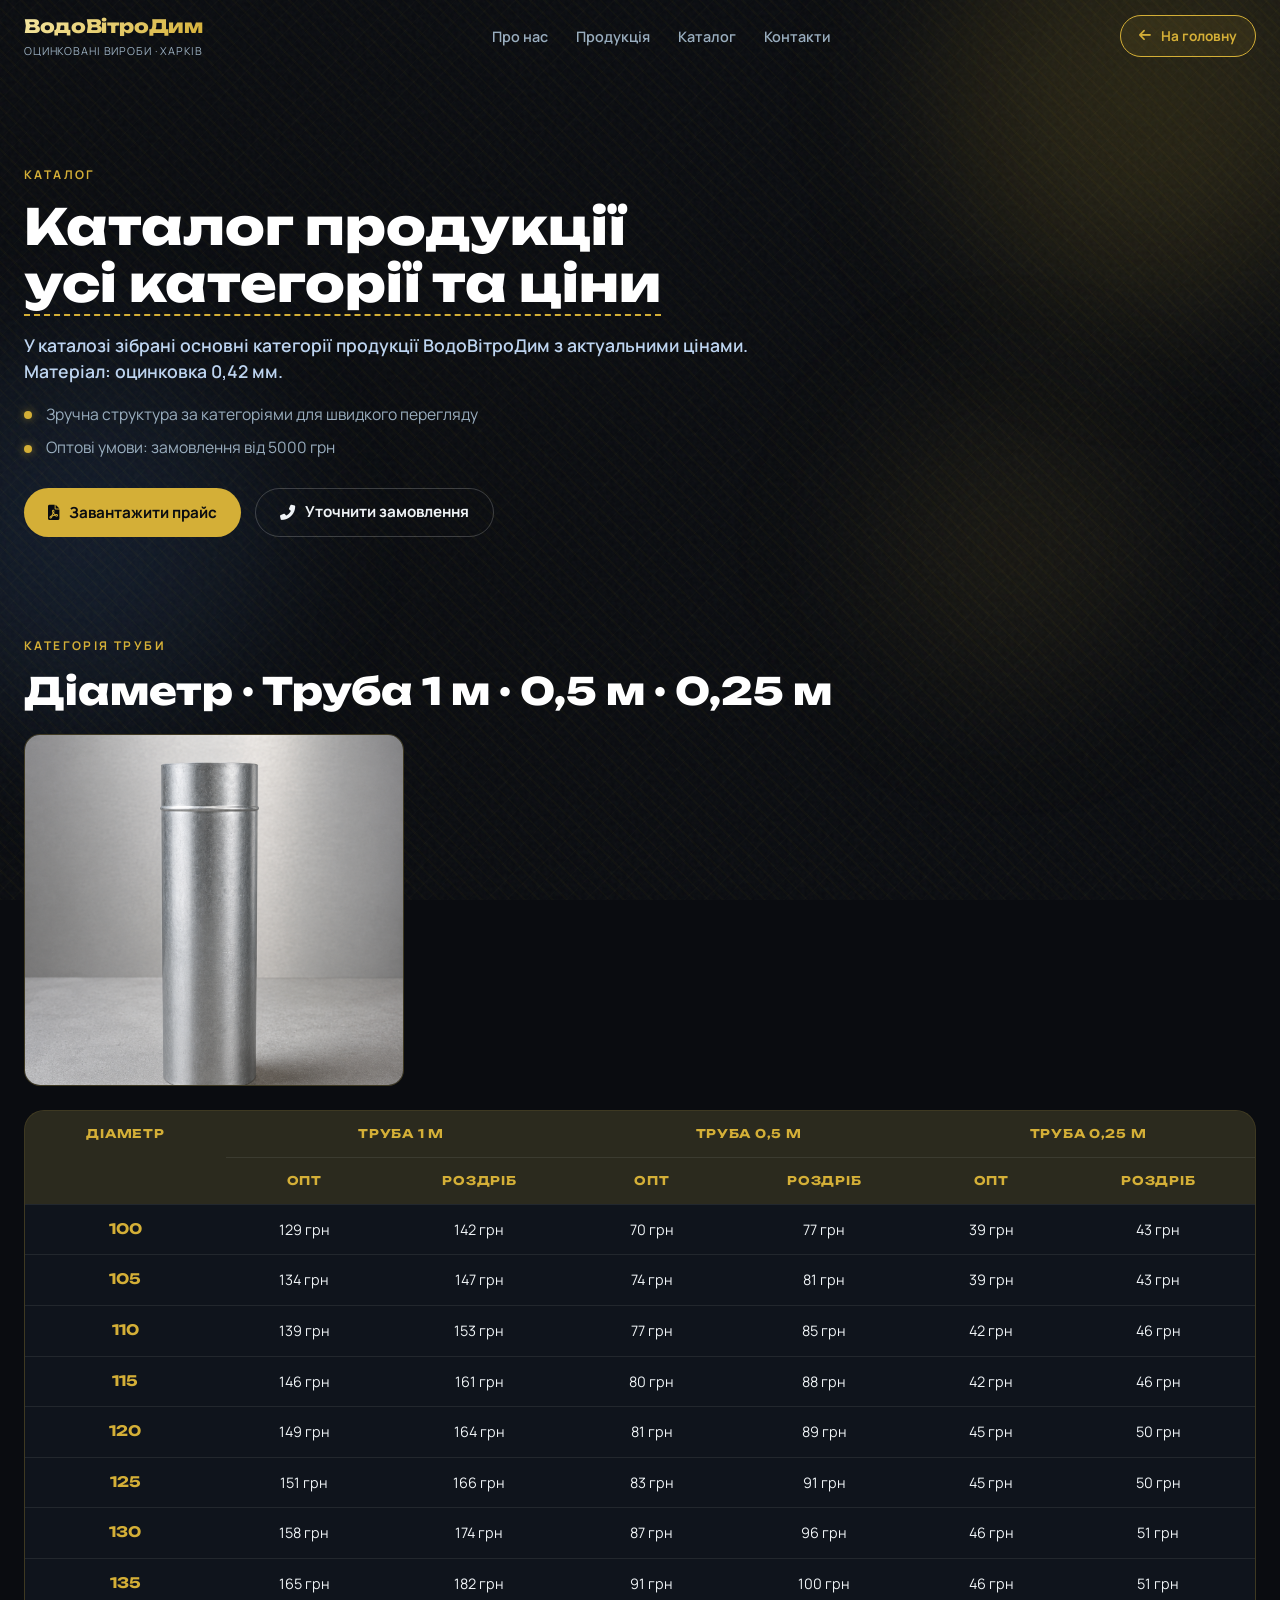
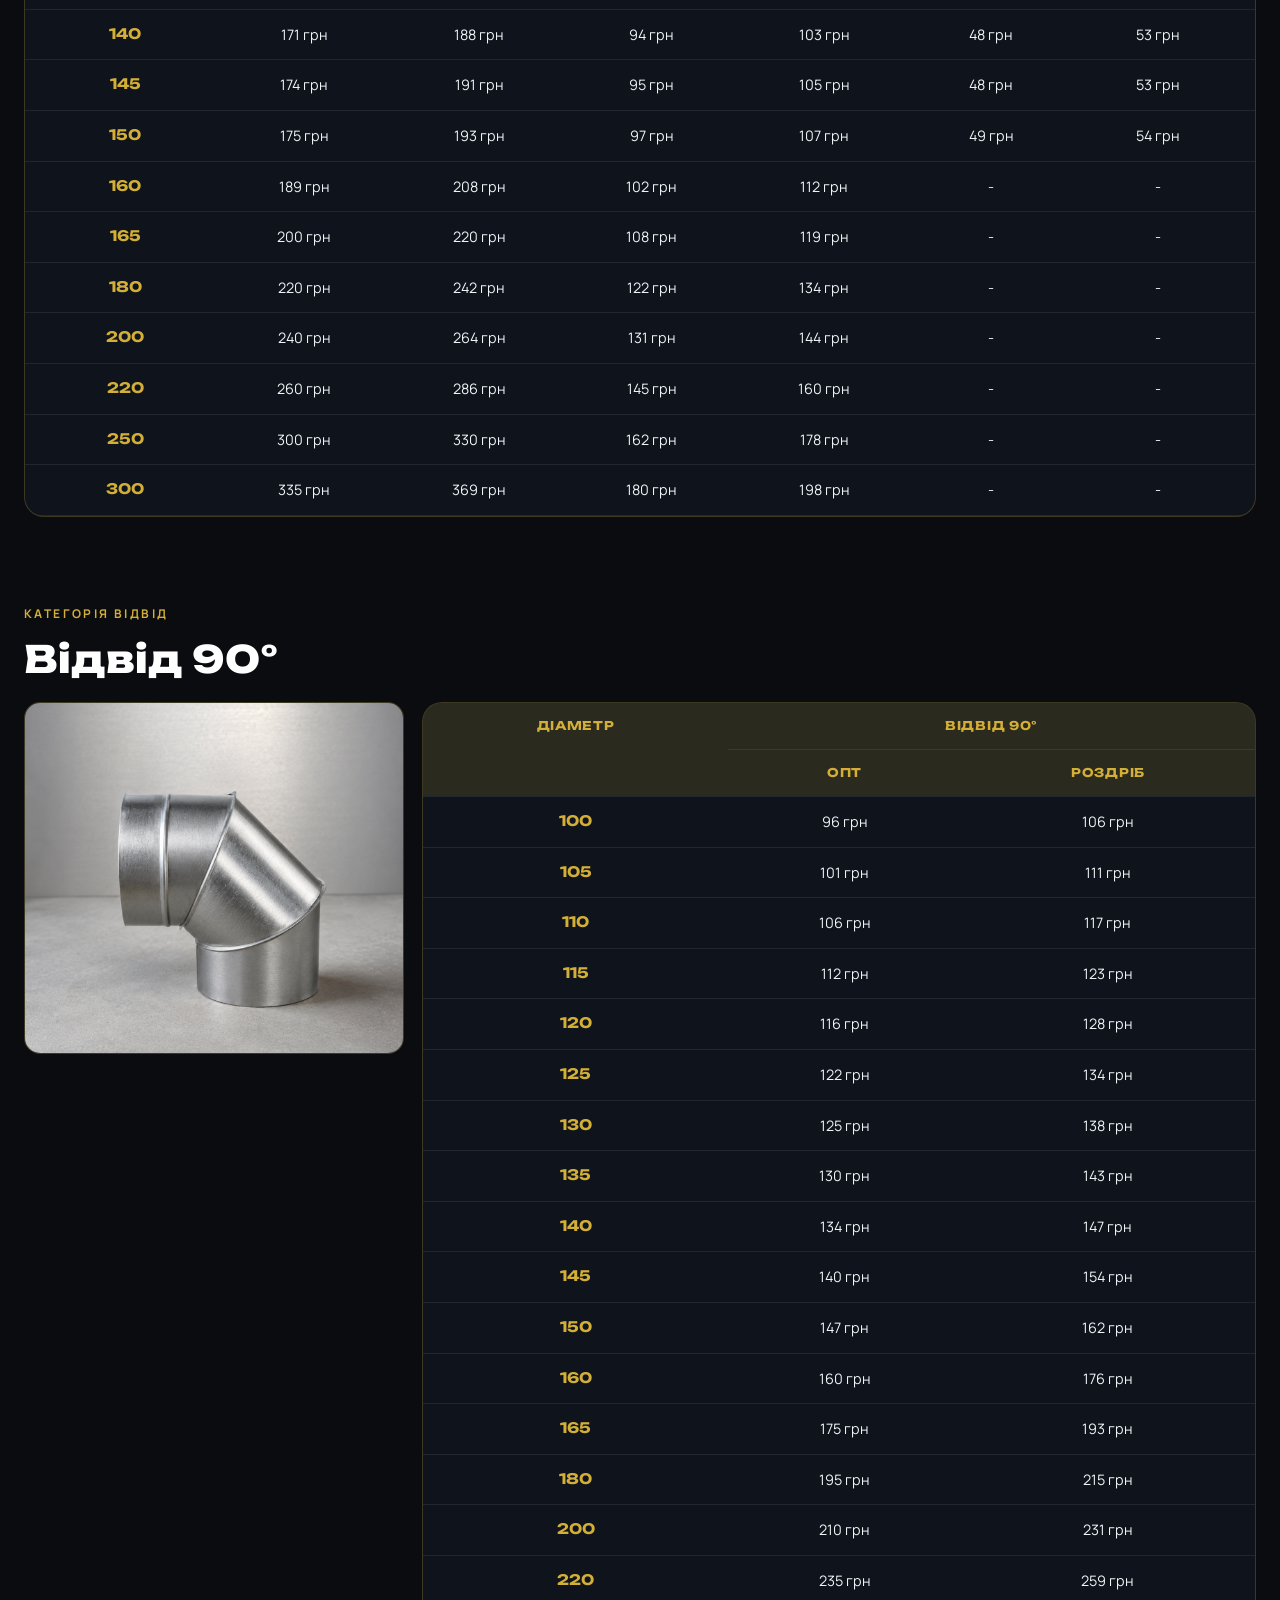
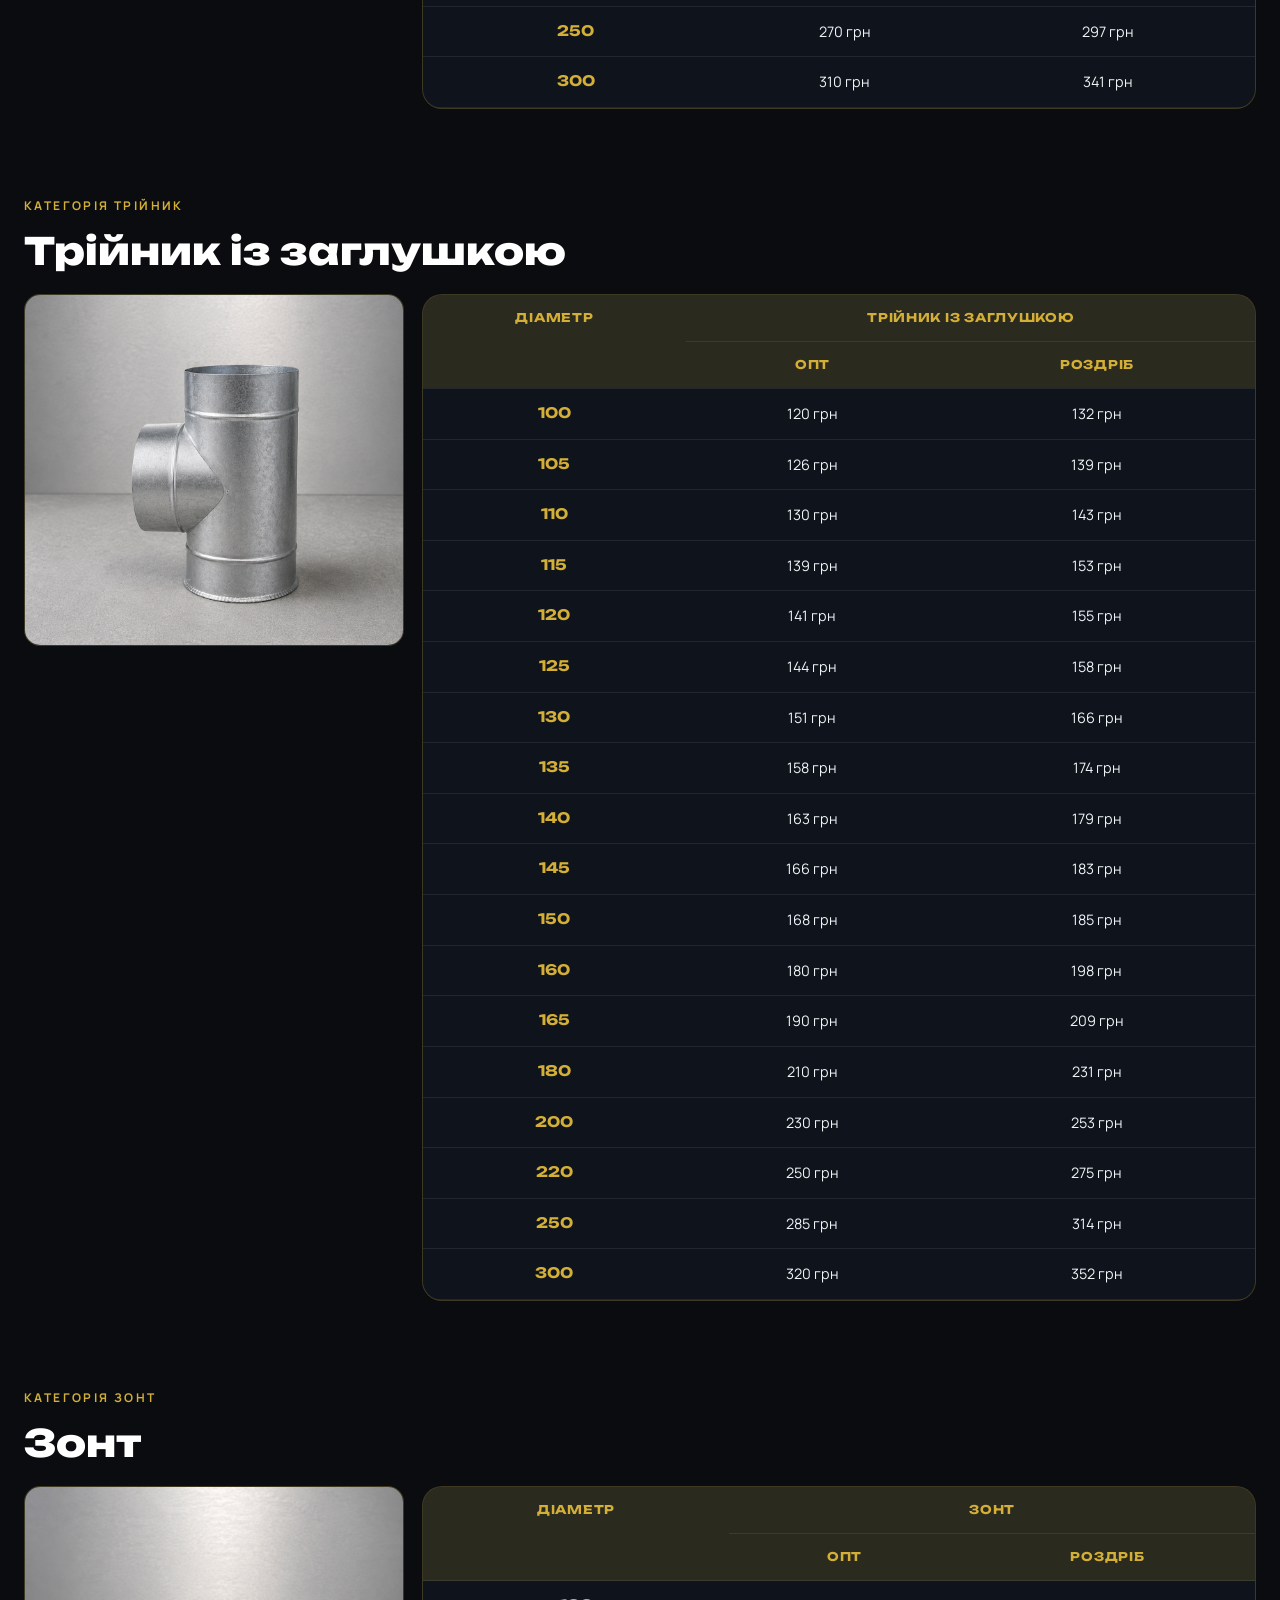
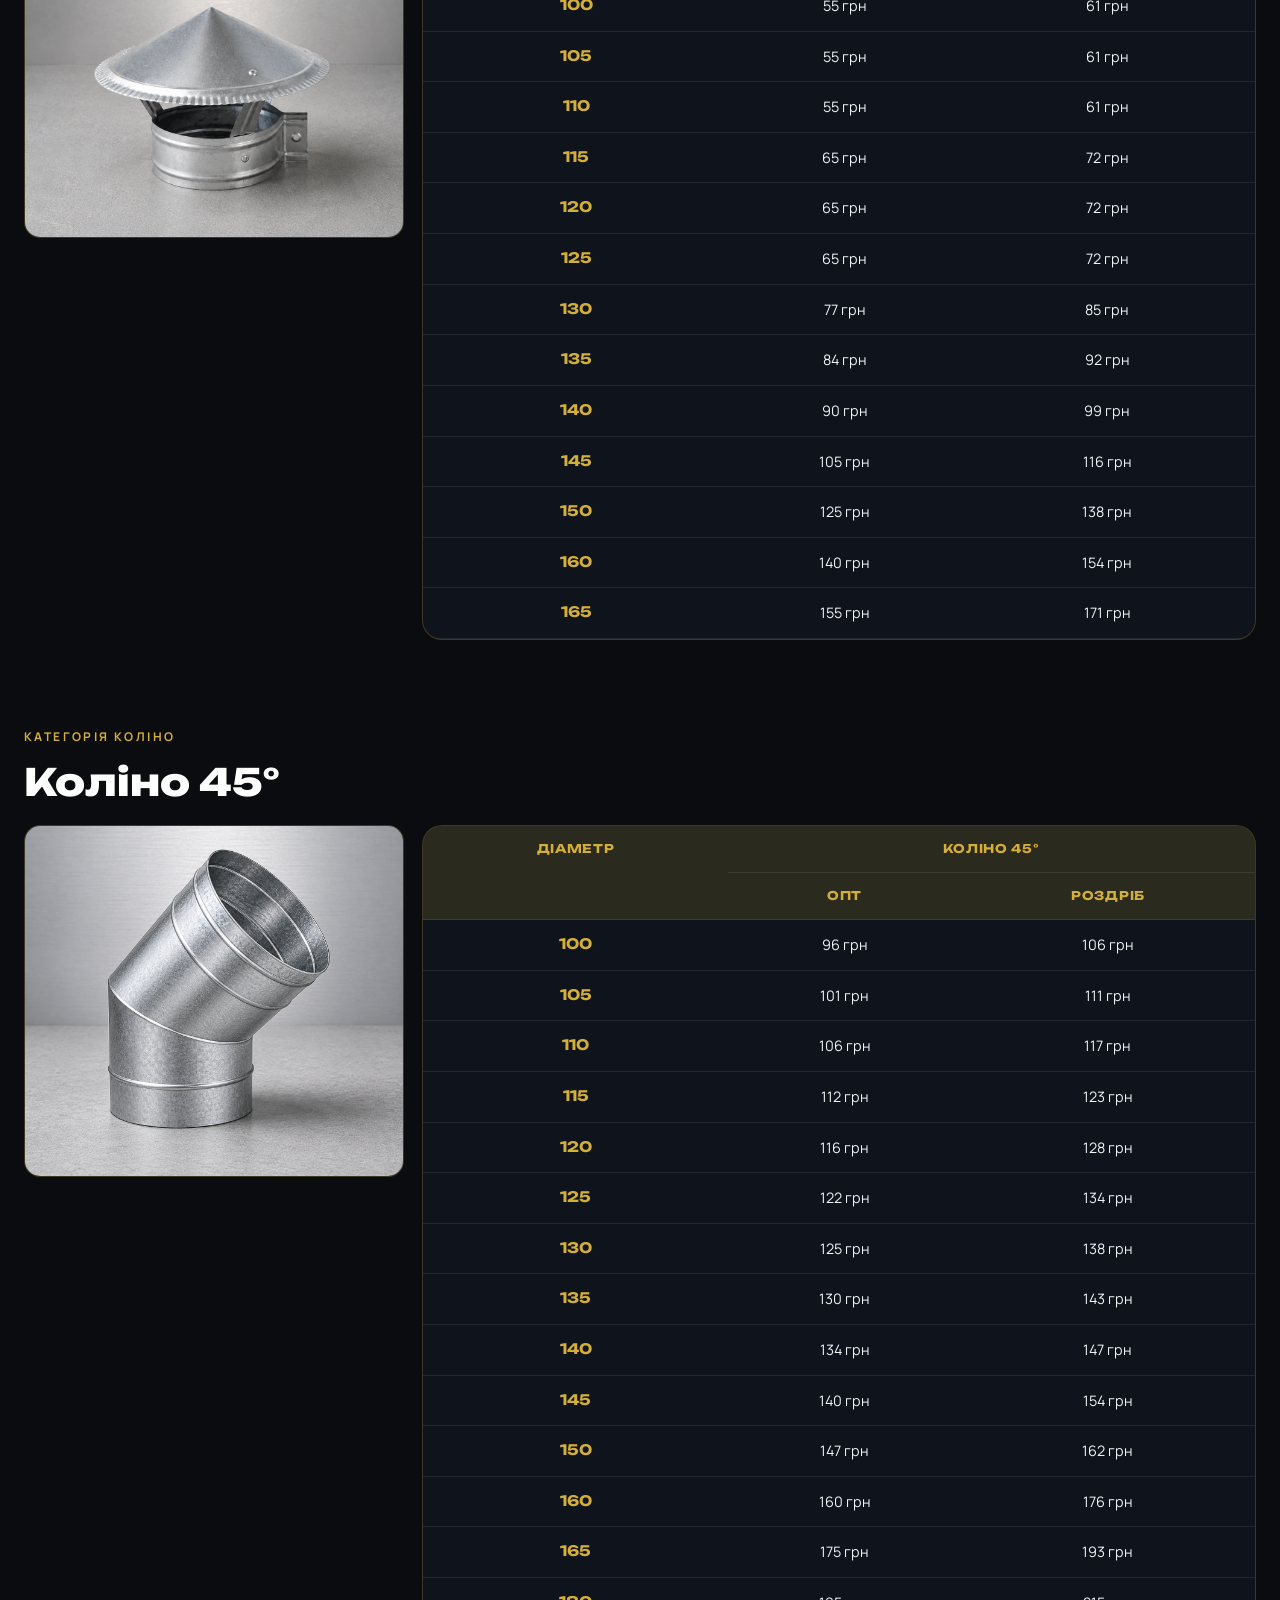
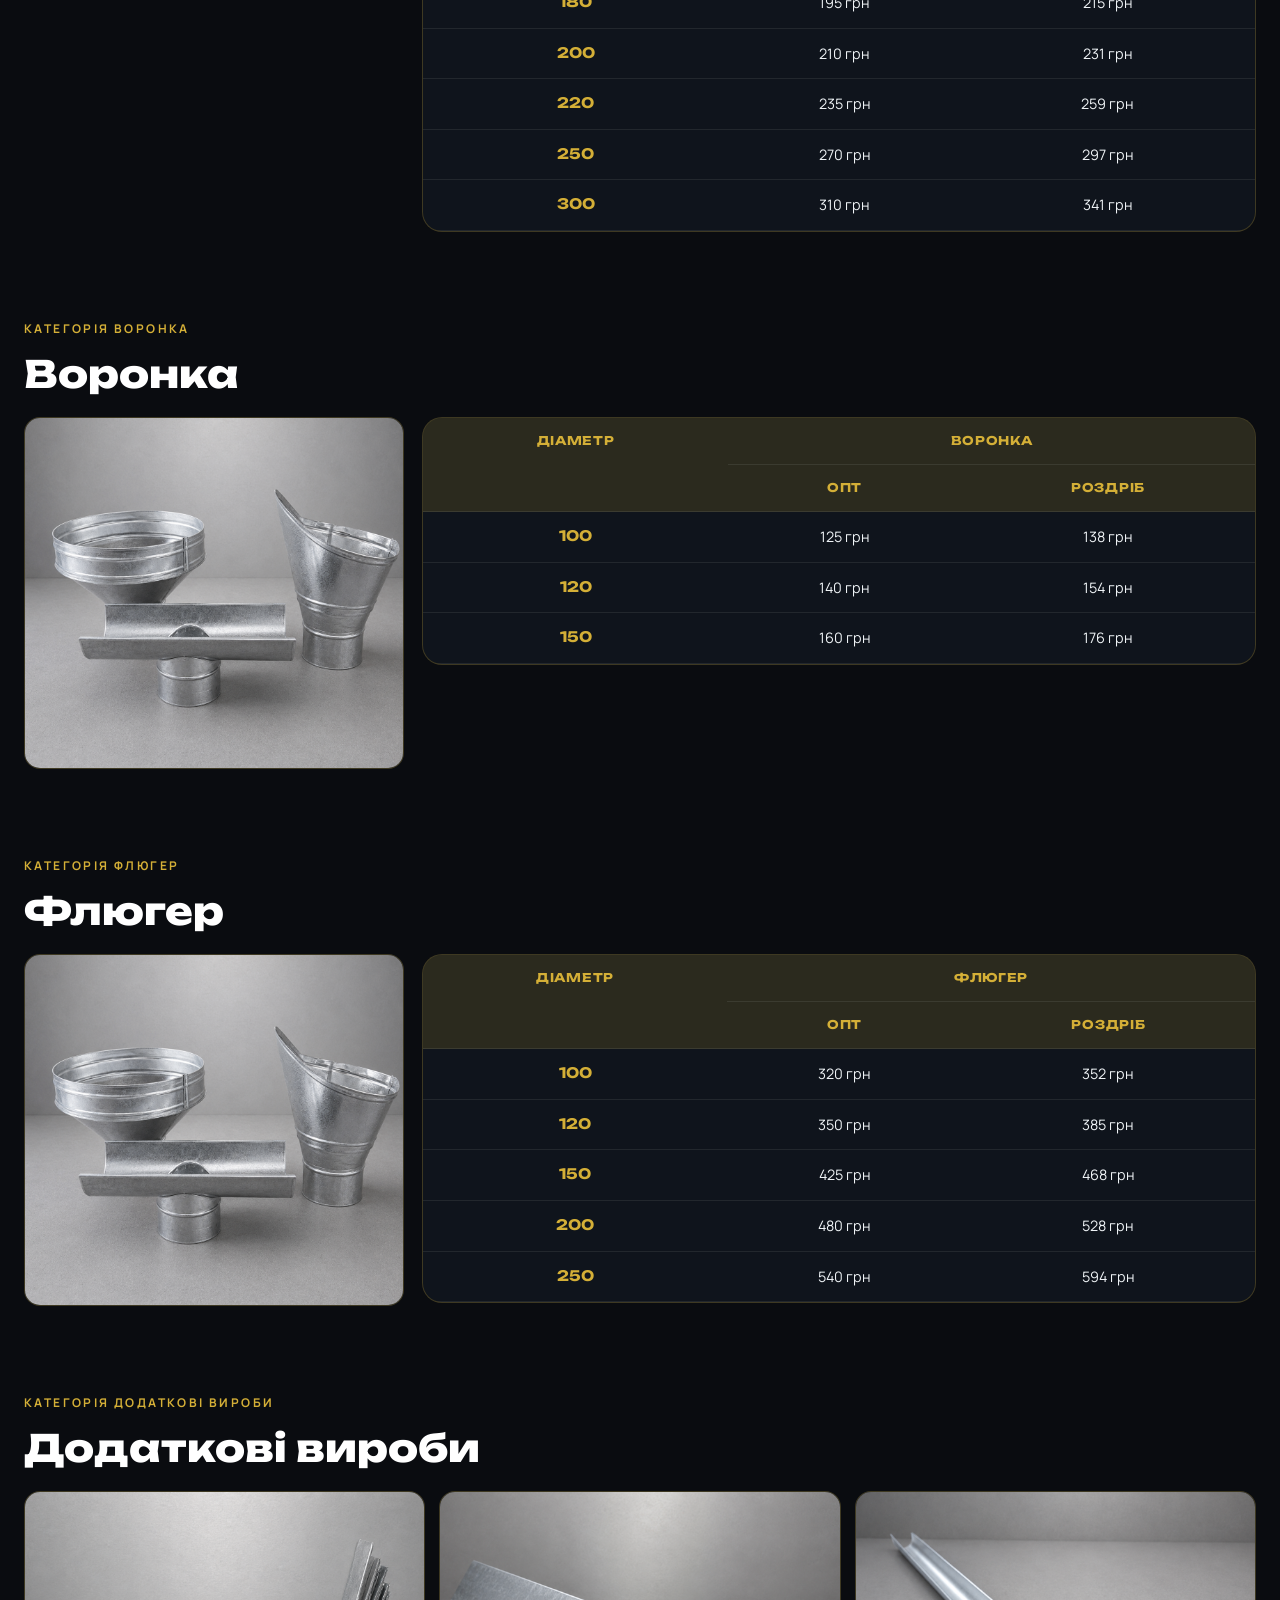
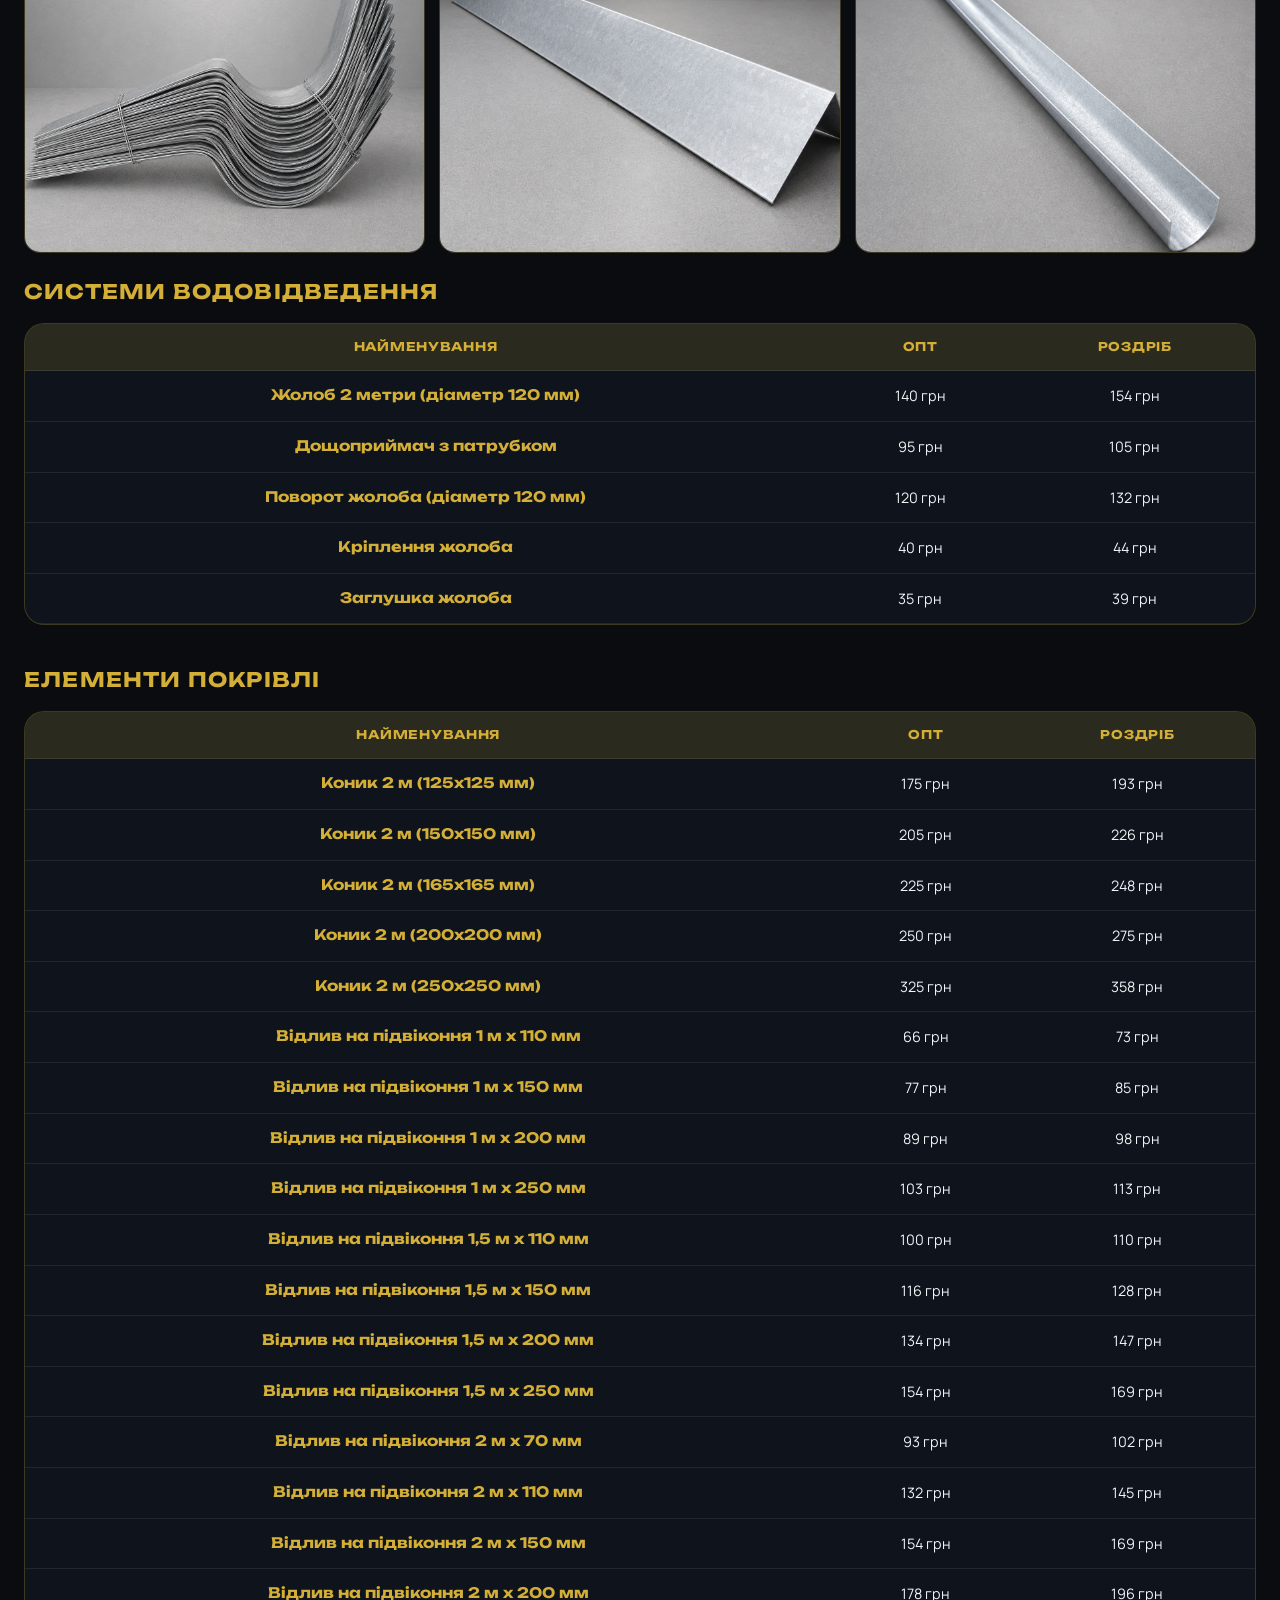
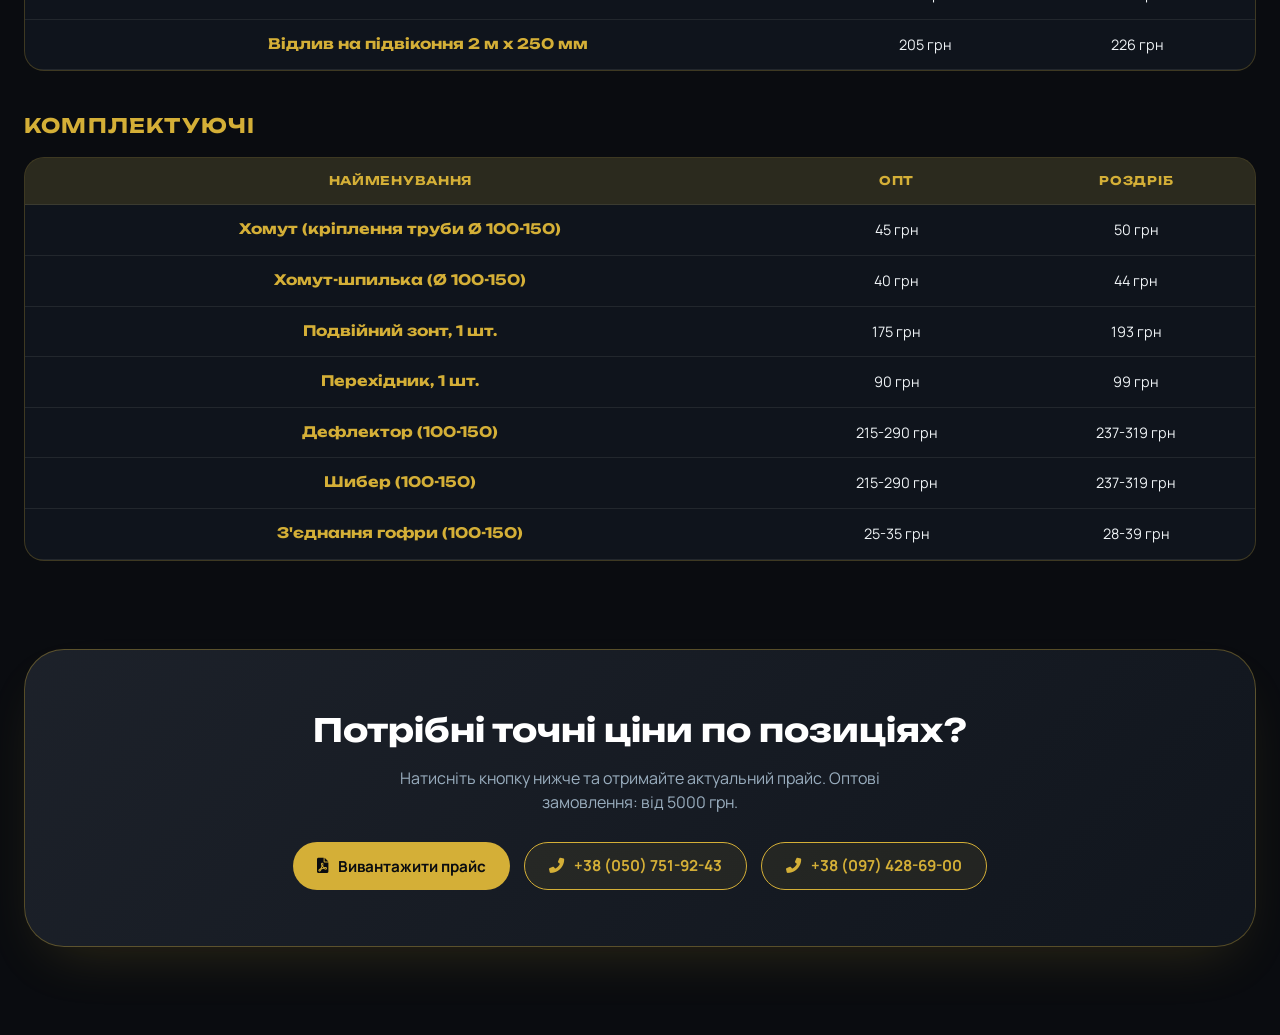
==== catalog.html @ f041b8b6 "add cards" ====
<!DOCTYPE html>
<html lang="uk">

<head>
  <meta charset="UTF-8">
  <meta name="viewport" content="width=device-width, initial-scale=1.0, viewport-fit=cover">
  <title>Каталог жестяних виробів | ВодоВітроДим</title>
  <meta name="description"
    content="Каталог продукції ВодоВітроДим: труби та елементи за діаметром, додаткові вироби, оцинковка 0,42 мм, опт від 5000 грн.">
  <link rel="preconnect" href="https://fonts.googleapis.com">
  <link rel="preconnect" href="https://fonts.gstatic.com" crossorigin>
  <link
    href="https://fonts.googleapis.com/css2?family=Inter:wght@400;500;600&family=Manrope:wght@400;500;600;700;800&family=Unbounded:wght@600;700;800&display=swap"
    rel="stylesheet">
  <link rel="stylesheet" href="https://cdnjs.cloudflare.com/ajax/libs/font-awesome/6.0.0-beta3/css/all.min.css">
  <link rel="stylesheet" href="styles.css">
</head>

<body class="catalog-page">
  <div class="orb orb-1" aria-hidden="true"></div>
  <div class="orb orb-2" aria-hidden="true"></div>
  <div class="orb orb-3" aria-hidden="true"></div>

  <header class="site-header is-scrolled" id="siteHeader">
    <div class="container header-inner">
      <a href="index.html" class="logo" aria-label="ВодоВітроДим — на головну">
        <span class="logo__name">ВодоВітроДим</span>
        <p>оцинковані вироби · Харків</p>
      </a>
      <nav aria-label="Головна навігація">
        <ul class="nav-desktop">
          <li><a href="index.html#aboutSection">Про нас</a></li>
          <li><a href="index.html#topSection">Продукція</a></li>
          <li><a href="catalog.html" aria-current="page">Каталог</a></li>
          <li><a href="index.html#contacts">Контакти</a></li>
        </ul>
      </nav>
      <div class="header-actions">
        <a href="index.html" class="btn btn-outline btn-sm"><i class="fas fa-arrow-left"></i> На головну</a>
      </div>
    </div>
  </header>

  <main class="page-main">
    <div class="container">
      <section class="section section--from-left visible catalog-hero" aria-labelledby="catalog-heading">
        <div class="catalog-hero__content">
          <div class="section-label">КАТАЛОГ</div>
          <h1 class="hero-title" id="catalog-heading">Каталог продукції<br><span class="hero-accent">усі категорії та
              ціни</span></h1>
          <p class="hero-lead">У каталозі зібрані основні категорії продукції ВодоВітроДим з актуальними цінами.<br> Матеріал: оцинковка 0,42 мм.</p>
          <ul class="hero-bullets">
            <li>Зручна структура за категоріями для швидкого перегляду</li>
            <li>Оптові умови: замовлення від 5000 грн</li>
          </ul>
          <div class="hero-cta">
            <button type="button" class="btn btn-gold download-price"><i class="fas fa-file-pdf"></i> Завантажити
              прайс</button>
            <a href="index.html#ctaSection" class="btn btn-ghost"><i class="fas fa-phone-alt"></i> Уточнити
              замовлення</a>
          </div>
        </div>
      </section>

      <div class="catalog-category-group" id="povitrovody">
        <span id="dimokhody" class="catalog-anchor" aria-hidden="true"></span>
      <section class="section visible" aria-labelledby="pipe-table-heading">
        <div class="section-label">КАТЕГОРІЯ ТРУБИ</div>
        <h2 class="section-heading" id="pipe-table-heading">Діаметр · Труба 1 м · 0,5 м · 0,25 м</h2>
        <div class="catalog-photo-grid catalog-photo-grid--narrow" aria-label="Фото категорії труби">
          <figure class="catalog-photo-card catalog-photo-card--single">
            <img src="00.png" alt="Фото категорії труби" loading="lazy" width="480" height="320">
          </figure>
        </div>
        <div class="catalog-table-wrap">
          <table class="catalog-table">
            <thead>
              <tr>
                <th rowspan="2">Діаметр</th>
                <th colspan="2">Труба 1 м</th>
                <th colspan="2">Труба 0,5 м</th>
                <th colspan="2">Труба 0,25 м</th>
              </tr>
              <tr>
                <th>Опт</th>
                <th>Роздріб</th>
                <th>Опт</th>
                <th>Роздріб</th>
                <th>Опт</th>
                <th>Роздріб</th>
              </tr>
            </thead>
            <tbody>
              <tr>
                <td>100</td>
                <td>129 грн</td>
                <td>142 грн</td>
                <td>70 грн</td>
                <td>77 грн</td>
                <td>39 грн</td>
                <td>43 грн</td>
              </tr>
              <tr>
                <td>105</td>
                <td>134 грн</td>
                <td>147 грн</td>
                <td>74 грн</td>
                <td>81 грн</td>
                <td>39 грн</td>
                <td>43 грн</td>
              </tr>
              <tr>
                <td>110</td>
                <td>139 грн</td>
                <td>153 грн</td>
                <td>77 грн</td>
                <td>85 грн</td>
                <td>42 грн</td>
                <td>46 грн</td>
              </tr>
              <tr>
                <td>115</td>
                <td>146 грн</td>
                <td>161 грн</td>
                <td>80 грн</td>
                <td>88 грн</td>
                <td>42 грн</td>
                <td>46 грн</td>
              </tr>
              <tr>
                <td>120</td>
                <td>149 грн</td>
                <td>164 грн</td>
                <td>81 грн</td>
                <td>89 грн</td>
                <td>45 грн</td>
                <td>50 грн</td>
              </tr>
              <tr>
                <td>125</td>
                <td>151 грн</td>
                <td>166 грн</td>
                <td>83 грн</td>
                <td>91 грн</td>
                <td>45 грн</td>
                <td>50 грн</td>
              </tr>
              <tr>
                <td>130</td>
                <td>158 грн</td>
                <td>174 грн</td>
                <td>87 грн</td>
                <td>96 грн</td>
                <td>46 грн</td>
                <td>51 грн</td>
              </tr>
              <tr>
                <td>135</td>
                <td>165 грн</td>
                <td>182 грн</td>
                <td>91 грн</td>
                <td>100 грн</td>
                <td>46 грн</td>
                <td>51 грн</td>
              </tr>
              <tr>
                <td>140</td>
                <td>171 грн</td>
                <td>188 грн</td>
                <td>94 грн</td>
                <td>103 грн</td>
                <td>48 грн</td>
                <td>53 грн</td>
              </tr>
              <tr>
                <td>145</td>
                <td>174 грн</td>
                <td>191 грн</td>
                <td>95 грн</td>
                <td>105 грн</td>
                <td>48 грн</td>
                <td>53 грн</td>
              </tr>
              <tr>
                <td>150</td>
                <td>175 грн</td>
                <td>193 грн</td>
                <td>97 грн</td>
                <td>107 грн</td>
                <td>49 грн</td>
                <td>54 грн</td>
              </tr>
              <tr>
                <td>160</td>
                <td>189 грн</td>
                <td>208 грн</td>
                <td>102 грн</td>
                <td>112 грн</td>
                <td>-</td>
                <td>-</td>
              </tr>
              <tr>
                <td>165</td>
                <td>200 грн</td>
                <td>220 грн</td>
                <td>108 грн</td>
                <td>119 грн</td>
                <td>-</td>
                <td>-</td>
              </tr>
              <tr>
                <td>180</td>
                <td>220 грн</td>
                <td>242 грн</td>
                <td>122 грн</td>
                <td>134 грн</td>
                <td>-</td>
                <td>-</td>
              </tr>
              <tr>
                <td>200</td>
                <td>240 грн</td>
                <td>264 грн</td>
                <td>131 грн</td>
                <td>144 грн</td>
                <td>-</td>
                <td>-</td>
              </tr>
              <tr>
                <td>220</td>
                <td>260 грн</td>
                <td>286 грн</td>
                <td>145 грн</td>
                <td>160 грн</td>
                <td>-</td>
                <td>-</td>
              </tr>
              <tr>
                <td>250</td>
                <td>300 грн</td>
                <td>330 грн</td>
                <td>162 грн</td>
                <td>178 грн</td>
                <td>-</td>
                <td>-</td>
              </tr>
              <tr>
                <td>300</td>
                <td>335 грн</td>
                <td>369 грн</td>
                <td>180 грн</td>
                <td>198 грн</td>
                <td>-</td>
                <td>-</td>
              </tr>
            </tbody>
          </table>
        </div>
      </section>

      <section class="section visible" aria-labelledby="otvod-heading">
        <div class="section-label">КАТЕГОРІЯ ВІДВІД</div>
        <h2 class="section-heading" id="otvod-heading">Відвід 90°</h2>
        <div class="catalog-split">
          <figure class="catalog-photo-card catalog-photo-card--single">
            <img src="./11.png" alt="Фото відводу 90 градусів" loading="lazy" width="480" height="320">

          </figure>

          <div class="catalog-table-wrap">
            <table class="catalog-table catalog-table--compact">
              <thead>
                <tr>
                  <th rowspan="2">Діаметр</th>
                  <th colspan="2">Відвід 90°</th>
                </tr>
                <tr>
                  <th>Опт</th>
                  <th>Роздріб</th>
                </tr>
              </thead>
              <tbody>
                <tr>
                  <td>100</td>
                  <td>96 грн</td>
                  <td>106 грн</td>
                </tr>
                <tr>
                  <td>105</td>
                  <td>101 грн</td>
                  <td>111 грн</td>
                </tr>
                <tr>
                  <td>110</td>
                  <td>106 грн</td>
                  <td>117 грн</td>
                </tr>
                <tr>
                  <td>115</td>
                  <td>112 грн</td>
                  <td>123 грн</td>
                </tr>
                <tr>
                  <td>120</td>
                  <td>116 грн</td>
                  <td>128 грн</td>
                </tr>
                <tr>
                  <td>125</td>
                  <td>122 грн</td>
                  <td>134 грн</td>
                </tr>
                <tr>
                  <td>130</td>
                  <td>125 грн</td>
                  <td>138 грн</td>
                </tr>
                <tr>
                  <td>135</td>
                  <td>130 грн</td>
                  <td>143 грн</td>
                </tr>
                <tr>
                  <td>140</td>
                  <td>134 грн</td>
                  <td>147 грн</td>
                </tr>
                <tr>
                  <td>145</td>
                  <td>140 грн</td>
                  <td>154 грн</td>
                </tr>
                <tr>
                  <td>150</td>
                  <td>147 грн</td>
                  <td>162 грн</td>
                </tr>
                <tr>
                  <td>160</td>
                  <td>160 грн</td>
                  <td>176 грн</td>
                </tr>
                <tr>
                  <td>165</td>
                  <td>175 грн</td>
                  <td>193 грн</td>
                </tr>
                <tr>
                  <td>180</td>
                  <td>195 грн</td>
                  <td>215 грн</td>
                </tr>
                <tr>
                  <td>200</td>
                  <td>210 грн</td>
                  <td>231 грн</td>
                </tr>
                <tr>
                  <td>220</td>
                  <td>235 грн</td>
                  <td>259 грн</td>
                </tr>
                <tr>
                  <td>250</td>
                  <td>270 грн</td>
                  <td>297 грн</td>
                </tr>
                <tr>
                  <td>300</td>
                  <td>310 грн</td>
                  <td>341 грн</td>
                </tr>
              </tbody>
            </table>
          </div>
        </div>
      </section>

      <section class="section visible" aria-labelledby="troynyk-heading">
        <div class="section-label">КАТЕГОРІЯ ТРІЙНИК</div>
        <h2 class="section-heading" id="troynyk-heading">Трійник із заглушкою</h2>
        <div class="catalog-split">
          <figure class="catalog-photo-card catalog-photo-card--single">
            <img src="./22.png" alt="Фото трійника з заглушкою" loading="lazy" width="480" height="320">
          </figure>

          <div class="catalog-table-wrap">
            <table class="catalog-table catalog-table--compact">
              <thead>
                <tr>
                  <th rowspan="2">Діаметр</th>
                  <th colspan="2">Трійник із заглушкою</th>
                </tr>
                <tr>
                  <th>Опт</th>
                  <th>Роздріб</th>
                </tr>
              </thead>
              <tbody>
                <tr><td>100</td><td>120 грн</td><td>132 грн</td></tr>
                <tr><td>105</td><td>126 грн</td><td>139 грн</td></tr>
                <tr><td>110</td><td>130 грн</td><td>143 грн</td></tr>
                <tr><td>115</td><td>139 грн</td><td>153 грн</td></tr>
                <tr><td>120</td><td>141 грн</td><td>155 грн</td></tr>
                <tr><td>125</td><td>144 грн</td><td>158 грн</td></tr>
                <tr><td>130</td><td>151 грн</td><td>166 грн</td></tr>
                <tr><td>135</td><td>158 грн</td><td>174 грн</td></tr>
                <tr><td>140</td><td>163 грн</td><td>179 грн</td></tr>
                <tr><td>145</td><td>166 грн</td><td>183 грн</td></tr>
                <tr><td>150</td><td>168 грн</td><td>185 грн</td></tr>
                <tr><td>160</td><td>180 грн</td><td>198 грн</td></tr>
                <tr><td>165</td><td>190 грн</td><td>209 грн</td></tr>
                <tr><td>180</td><td>210 грн</td><td>231 грн</td></tr>
                <tr><td>200</td><td>230 грн</td><td>253 грн</td></tr>
                <tr><td>220</td><td>250 грн</td><td>275 грн</td></tr>
                <tr><td>250</td><td>285 грн</td><td>314 грн</td></tr>
                <tr><td>300</td><td>320 грн</td><td>352 грн</td></tr>
              </tbody>
            </table>
          </div>
        </div>
      </section>

      <section class="section visible" aria-labelledby="zont-heading">
        <div class="section-label">КАТЕГОРІЯ ЗОНТ</div>
        <h2 class="section-heading" id="zont-heading">Зонт</h2>
        <div class="catalog-split">
          <figure class="catalog-photo-card catalog-photo-card--single">
            <img src="./33.png" alt="Фото зонта" loading="lazy" width="480" height="320">
          </figure>

          <div class="catalog-table-wrap">
            <table class="catalog-table catalog-table--compact">
              <thead>
                <tr>
                  <th rowspan="2">Діаметр</th>
                  <th colspan="2">Зонт</th>
                </tr>
                <tr>
                  <th>Опт</th>
                  <th>Роздріб</th>
                </tr>
              </thead>
              <tbody>
                <tr><td>100</td><td>55 грн</td><td>61 грн</td></tr>
                <tr><td>105</td><td>55 грн</td><td>61 грн</td></tr>
                <tr><td>110</td><td>55 грн</td><td>61 грн</td></tr>
                <tr><td>115</td><td>65 грн</td><td>72 грн</td></tr>
                <tr><td>120</td><td>65 грн</td><td>72 грн</td></tr>
                <tr><td>125</td><td>65 грн</td><td>72 грн</td></tr>
                <tr><td>130</td><td>77 грн</td><td>85 грн</td></tr>
                <tr><td>135</td><td>84 грн</td><td>92 грн</td></tr>
                <tr><td>140</td><td>90 грн</td><td>99 грн</td></tr>
                <tr><td>145</td><td>105 грн</td><td>116 грн</td></tr>
                <tr><td>150</td><td>125 грн</td><td>138 грн</td></tr>
                <tr><td>160</td><td>140 грн</td><td>154 грн</td></tr>
                <tr><td>165</td><td>155 грн</td><td>171 грн</td></tr>
              </tbody>
            </table>
          </div>
        </div>
      </section>

      <section class="section visible" aria-labelledby="kolino-heading">
        <div class="section-label">КАТЕГОРІЯ КОЛІНО</div>
        <h2 class="section-heading" id="kolino-heading">Коліно 45°</h2>
        <div class="catalog-split">
          <figure class="catalog-photo-card catalog-photo-card--single">
            <img src="./44.png" alt="Фото коліна 45 градусів" loading="lazy" width="480" height="320">
          </figure>

          <div class="catalog-table-wrap">
            <table class="catalog-table catalog-table--compact">
              <thead>
                <tr>
                  <th rowspan="2">Діаметр</th>
                  <th colspan="2">Коліно 45°</th>
                </tr>
                <tr>
                  <th>Опт</th>
                  <th>Роздріб</th>
                </tr>
              </thead>
              <tbody>
                <tr><td>100</td><td>96 грн</td><td>106 грн</td></tr>
                <tr><td>105</td><td>101 грн</td><td>111 грн</td></tr>
                <tr><td>110</td><td>106 грн</td><td>117 грн</td></tr>
                <tr><td>115</td><td>112 грн</td><td>123 грн</td></tr>
                <tr><td>120</td><td>116 грн</td><td>128 грн</td></tr>
                <tr><td>125</td><td>122 грн</td><td>134 грн</td></tr>
                <tr><td>130</td><td>125 грн</td><td>138 грн</td></tr>
                <tr><td>135</td><td>130 грн</td><td>143 грн</td></tr>
                <tr><td>140</td><td>134 грн</td><td>147 грн</td></tr>
                <tr><td>145</td><td>140 грн</td><td>154 грн</td></tr>
                <tr><td>150</td><td>147 грн</td><td>162 грн</td></tr>
                <tr><td>160</td><td>160 грн</td><td>176 грн</td></tr>
                <tr><td>165</td><td>175 грн</td><td>193 грн</td></tr>
                <tr><td>180</td><td>195 грн</td><td>215 грн</td></tr>
                <tr><td>200</td><td>210 грн</td><td>231 грн</td></tr>
                <tr><td>220</td><td>235 грн</td><td>259 грн</td></tr>
                <tr><td>250</td><td>270 грн</td><td>297 грн</td></tr>
                <tr><td>300</td><td>310 грн</td><td>341 грн</td></tr>
              </tbody>
            </table>
          </div>
        </div>
      </section>

      <section class="section visible" aria-labelledby="voronka-heading">
        <div class="section-label">КАТЕГОРІЯ ВОРОНКА</div>
        <h2 class="section-heading" id="voronka-heading">Воронка</h2>
        <div class="catalog-split">
          <figure class="catalog-photo-card catalog-photo-card--single">
            <img src="./55.png" alt="Фото воронки" loading="lazy" width="480" height="320">
          </figure>

          <div class="catalog-table-wrap">
            <table class="catalog-table catalog-table--compact">
              <thead>
                <tr>
                  <th rowspan="2">Діаметр</th>
                  <th colspan="2">Воронка</th>
                </tr>
                <tr>
                  <th>Опт</th>
                  <th>Роздріб</th>
                </tr>
              </thead>
              <tbody>
                <tr><td>100</td><td>125 грн</td><td>138 грн</td></tr>
                <tr><td>120</td><td>140 грн</td><td>154 грн</td></tr>
                <tr><td>150</td><td>160 грн</td><td>176 грн</td></tr>
              </tbody>
            </table>
          </div>
        </div>
      </section>

      <section class="section visible" aria-labelledby="flyuger-heading">
        <div class="section-label">КАТЕГОРІЯ ФЛЮГЕР</div>
        <h2 class="section-heading" id="flyuger-heading">Флюгер</h2>
        <div class="catalog-split">
          <figure class="catalog-photo-card catalog-photo-card--single">
            <img src="./55.png" alt="Фото флюгера" loading="lazy" width="480" height="320">
          </figure>

          <div class="catalog-table-wrap">
            <table class="catalog-table catalog-table--compact">
              <thead>
                <tr>
                  <th rowspan="2">Діаметр</th>
                  <th colspan="2">Флюгер</th>
                </tr>
                <tr>
                  <th>Опт</th>
                  <th>Роздріб</th>
                </tr>
              </thead>
              <tbody>
                <tr><td>100</td><td>320 грн</td><td>352 грн</td></tr>
                <tr><td>120</td><td>350 грн</td><td>385 грн</td></tr>
                <tr><td>150</td><td>425 грн</td><td>468 грн</td></tr>
                <tr><td>200</td><td>480 грн</td><td>528 грн</td></tr>
                <tr><td>250</td><td>540 грн</td><td>594 грн</td></tr>
              </tbody>
            </table>
          </div>
        </div>
      </section>
      </div>

      <section class="section visible" aria-labelledby="extra-products-heading">
        <div class="section-label">КАТЕГОРІЯ ДОДАТКОВІ ВИРОБИ</div>
        <h2 class="section-heading" id="extra-products-heading">Додаткові вироби</h2>
        <div class="catalog-photo-grid catalog-photo-grid--three" aria-label="Фото додаткових виробів">
          <figure class="catalog-photo-card">
            <img src="66.png" alt="Додаткові вироби фото 1" loading="lazy" width="320" height="220">
          </figure>
          <figure class="catalog-photo-card">
            <img src="77.png" alt="Додаткові вироби фото 2" loading="lazy" width="320" height="220">
          </figure>
          <figure class="catalog-photo-card">
            <img src="88.png" alt="Додаткові вироби фото 3" loading="lazy" width="320" height="220">
          </figure>
        </div>
        <h3 class="catalog-subheading" id="vodovidvedennya">Системи водовідведення</h3>
        <div class="catalog-table-wrap">
          <table class="catalog-table">
            <thead>
              <tr>
                <th>Найменування</th>
                <th>Опт</th>
                <th>Роздріб</th>
              </tr>
            </thead>
            <tbody>
              <tr><td>Жолоб 2 метри (діаметр 120 мм)</td><td>140 грн</td><td>154 грн</td></tr>
              <tr><td>Дощоприймач з патрубком</td><td>95 грн</td><td>105 грн</td></tr>
              <tr><td>Поворот жолоба (діаметр 120 мм)</td><td>120 грн</td><td>132 грн</td></tr>
              <tr><td>Кріплення жолоба</td><td>40 грн</td><td>44 грн</td></tr>
              <tr><td>Заглушка жолоба</td><td>35 грн</td><td>39 грн</td></tr>
            </tbody>
          </table>
        </div>

        <h3 class="catalog-subheading catalog-subheading--spaced" id="pokrivlya">Елементи покрівлі</h3>
        <div class="catalog-table-wrap">
          <table class="catalog-table">
            <thead>
              <tr>
                <th>Найменування</th>
                <th>Опт</th>
                <th>Роздріб</th>
              </tr>
            </thead>
            <tbody>
              <tr><td>Коник 2 м (125x125 мм)</td><td>175 грн</td><td>193 грн</td></tr>
              <tr><td>Коник 2 м (150x150 мм)</td><td>205 грн</td><td>226 грн</td></tr>
              <tr><td>Коник 2 м (165x165 мм)</td><td>225 грн</td><td>248 грн</td></tr>
              <tr><td>Коник 2 м (200x200 мм)</td><td>250 грн</td><td>275 грн</td></tr>
              <tr><td>Коник 2 м (250x250 мм)</td><td>325 грн</td><td>358 грн</td></tr>
              <tr><td>Відлив на підвіконня 1 м x 110 мм</td><td>66 грн</td><td>73 грн</td></tr>
              <tr><td>Відлив на підвіконня 1 м x 150 мм</td><td>77 грн</td><td>85 грн</td></tr>
              <tr><td>Відлив на підвіконня 1 м x 200 мм</td><td>89 грн</td><td>98 грн</td></tr>
              <tr><td>Відлив на підвіконня 1 м x 250 мм</td><td>103 грн</td><td>113 грн</td></tr>
              <tr><td>Відлив на підвіконня 1,5 м x 110 мм</td><td>100 грн</td><td>110 грн</td></tr>
              <tr><td>Відлив на підвіконня 1,5 м x 150 мм</td><td>116 грн</td><td>128 грн</td></tr>
              <tr><td>Відлив на підвіконня 1,5 м x 200 мм</td><td>134 грн</td><td>147 грн</td></tr>
              <tr><td>Відлив на підвіконня 1,5 м x 250 мм</td><td>154 грн</td><td>169 грн</td></tr>
              <tr><td>Відлив на підвіконня 2 м x 70 мм</td><td>93 грн</td><td>102 грн</td></tr>
              <tr><td>Відлив на підвіконня 2 м x 110 мм</td><td>132 грн</td><td>145 грн</td></tr>
              <tr><td>Відлив на підвіконня 2 м x 150 мм</td><td>154 грн</td><td>169 грн</td></tr>
              <tr><td>Відлив на підвіконня 2 м x 200 мм</td><td>178 грн</td><td>196 грн</td></tr>
              <tr><td>Відлив на підвіконня 2 м x 250 мм</td><td>205 грн</td><td>226 грн</td></tr>
            </tbody>
          </table>
        </div>

        <h3 class="catalog-subheading catalog-subheading--spaced">Комплектуючі</h3>
        <div class="catalog-table-wrap">
          <table class="catalog-table">
            <thead>
              <tr>
                <th>Найменування</th>
                <th>Опт</th>
                <th>Роздріб</th>
              </tr>
            </thead>
            <tbody>
              <tr><td>Хомут (кріплення труби Ø 100-150)</td><td>45 грн</td><td>50 грн</td></tr>
              <tr><td>Хомут-шпилька (Ø 100-150)</td><td>40 грн</td><td>44 грн</td></tr>
              <tr><td>Подвійний зонт, 1 шт.</td><td>175 грн</td><td>193 грн</td></tr>
              <tr><td>Перехідник, 1 шт.</td><td>90 грн</td><td>99 грн</td></tr>
              <tr><td>Дефлектор (100-150)</td><td>215-290 грн</td><td>237-319 грн</td></tr>
              <tr><td>Шибер (100-150)</td><td>215-290 грн</td><td>237-319 грн</td></tr>
              <tr><td>З'єднання гофри (100-150)</td><td>25-35 грн</td><td>28-39 грн</td></tr>
            </tbody>
          </table>
        </div>
      </section>

      <section class="section cta-section visible" aria-labelledby="catalog-cta-heading">
        <h2 id="catalog-cta-heading">Потрібні точні ціни по позиціях?</h2>
        <p>Натисніть кнопку нижче та отримайте актуальний прайс. Оптові замовлення: від 5000 грн.</p>
        <div class="cta-buttons">
          <button type="button" class="btn btn-gold download-price"><i class="fas fa-file-pdf"></i> Вивантажити
            прайс</button>
          <a href="tel:+380507519243" class="btn btn-outline"><i class="fas fa-phone-alt"></i> +38 (050) 751-92-43</a>
          <a href="tel:+380974286900" class="btn btn-outline"><i class="fas fa-phone-alt"></i> +38 (097) 428-69-00</a>
        </div>
      </section>
    </div>
  </main>

  <script src="main.js" defer></script>
</body>

</html>
---- styles.css ----
::selection {
  background: #D4AF37;
  color: #0A0C10;
}

:root {
  --bg: #0A0C10;
      --surface: rgba(17, 22, 30, 0.88);
      --surface-2: rgba(30, 35, 44, 0.75);
      --gold: #D4AF37;
      --gold-light: #EBCB5E;
      --text: #EFF3F6;
      --muted: #9aaebf;
      --accent-blue: rgba(80, 140, 220, 0.12);
      --header-h: 72px;
      --radius: 24px;
      --font-display: 'Unbounded', 'Manrope', sans-serif;
      --font-body: 'Manrope', 'Inter', sans-serif;
    }

* {
  margin: 0;
  padding: 0;
  box-sizing: border-box;
}

    html {
      scroll-behavior: smooth;
      scroll-padding-top: calc(var(--header-h) + 16px);
      overflow-x: hidden;
      overflow-x: clip;
    }

    body {
      background-color: var(--bg);
      font-family: var(--font-body);
      color: var(--text);
      overflow-x: hidden;
      overflow-x: clip;
      line-height: 1.5;
      -webkit-text-size-adjust: 100%;
    }

    img,
    video,
    svg:not(.icon-svg) {
      max-width: 100%;
    }

    body::before {
      content: "";
      position: fixed;
      inset: 0;
      background-image:
        repeating-linear-gradient(45deg, rgba(255, 215, 0, 0.025) 0 2px, transparent 2px 10px),
        repeating-linear-gradient(135deg, rgba(200, 180, 100, 0.02) 0 1px, transparent 1px 14px);
      pointer-events: none;
      z-index: 0;
    }

    body::after {
      content: "";
      position: fixed;
      inset: 0;
      opacity: 0.04;
      pointer-events: none;
      z-index: 1;
      background-image: url("data:image/svg+xml,%3Csvg viewBox='0 0 256 256' xmlns='http://www.w3.org/2000/svg'%3E%3Cfilter id='n'%3E%3CfeTurbulence type='fractalNoise' baseFrequency='0.85' numOctaves='4' stitchTiles='stitch'/%3E%3C/filter%3E%3Crect width='100%25' height='100%25' filter='url(%23n)'/%3E%3C/svg%3E");
    }

    .orb {
      position: fixed;
      border-radius: 50%;
      filter: blur(80px);
      pointer-events: none;
      z-index: 0;
    }

    .orb-1 {
      width: 420px;
      height: 420px;
      top: -120px;
      right: -80px;
      background: rgba(212, 175, 55, 0.14);
    }

    .orb-2 {
      width: 360px;
      height: 360px;
      bottom: 20%;
      left: -100px;
      background: var(--accent-blue);
    }

    .orb-3 {
      width: 280px;
      height: 280px;
      top: 45%;
      right: 10%;
      background: rgba(212, 175, 55, 0.08);
    }

    .container {
      width: 100%;
      max-width: 1280px;
      margin: 0 auto;
      padding: 0 24px;
      position: relative;
      z-index: 2;
    }

    .display-title,
    .hero-title,
    .manufacturer-title,
    .products-title,
    .section-heading {
      font-family: var(--font-display);
    }

    /* ——— Header ——— */
    .site-header {
      position: fixed;
      top: 0;
      left: 0;
      right: 0;
      z-index: 100;
      height: var(--header-h);
      transition: background 0.35s, border-color 0.35s, box-shadow 0.35s;
    }

    .site-header.is-scrolled {
      background: rgba(10, 12, 16, 0.82);
      backdrop-filter: blur(14px);
      -webkit-backdrop-filter: blur(14px);
      border-bottom: 1px solid rgba(212, 175, 55, 0.25);
      box-shadow: 0 8px 32px rgba(0, 0, 0, 0.35);
    }

    .header-inner {
      height: var(--header-h);
      display: flex;
      align-items: center;
      justify-content: space-between;
      gap: 20px;
    }

    .logo {
      text-decoration: none;
      color: inherit;
      flex-shrink: 0;
    }

    .logo__name {
      display: block;
      font-family: var(--font-display);
      font-size: 1.15rem;
      font-weight: 800;
      letter-spacing: -0.02em;
      background: linear-gradient(135deg, #F5E7A3, var(--gold));
      -webkit-background-clip: text;
      background-clip: text;
      color: transparent;
    }

    .logo p {
      font-size: 0.68rem;
      letter-spacing: 0.08em;
      text-transform: uppercase;
      color: var(--muted);
      margin-top: 2px;
    }

    .nav-desktop {
      display: flex;
      align-items: center;
      gap: 28px;
      list-style: none;
    }

    .nav-desktop a {
      color: var(--muted);
      text-decoration: none;
      font-size: 0.9rem;
      font-weight: 600;
      transition: color 0.2s;
    }

    .nav-desktop a:hover {
      color: var(--gold);
    }

    .header-actions {
      display: flex;
      align-items: center;
      gap: 12px;
    }

    .burger {
      display: none;
      width: 44px;
      height: 44px;
      border: 1px solid rgba(212, 175, 55, 0.35);
      border-radius: 12px;
      background: rgba(30, 35, 44, 0.6);
      color: var(--gold);
      font-size: 1.2rem;
      cursor: pointer;
    }

    .nav-mobile {
      display: none;
      position: fixed;
      inset: 0;
      z-index: 110;
      background: rgba(10, 12, 16, 0.96);
      backdrop-filter: blur(12px);
      flex-direction: column;
      align-items: center;
      justify-content: center;
      gap: 28px;
      padding: 80px 24px;
      opacity: 0;
      pointer-events: none;
      transition: opacity 0.3s;
    }

    .nav-mobile.is-open {
      opacity: 1;
      pointer-events: auto;
    }

    .nav-mobile a {
      font-family: var(--font-display);
      font-size: 1.25rem;
      color: var(--text);
      text-decoration: none;
      font-weight: 600;
    }

    .nav-mobile-close {
      position: absolute;
      top: 14px;
      right: 24px;
      width: 44px;
      height: 44px;
      border: 1px solid rgba(212, 175, 55, 0.35);
      border-radius: 12px;
      background: rgba(30, 35, 44, 0.85);
      color: var(--gold);
      font-size: 1.35rem;
      cursor: pointer;
      z-index: 111;
      display: flex;
      align-items: center;
      justify-content: center;
    }

    .burger.is-open {
      visibility: hidden;
      opacity: 0;
      pointer-events: none;
    }

    .btn {
      display: inline-flex;
      align-items: center;
      justify-content: center;
      gap: 10px;
      padding: 12px 24px;
      border-radius: 60px;
      font-weight: 700;
      font-size: 0.95rem;
      cursor: pointer;
      transition: transform 0.2s, box-shadow 0.2s, background 0.2s, color 0.2s;
      text-decoration: none;
      border: none;
      font-family: inherit;
    }

    .btn-gold {
      background: var(--gold);
      color: var(--bg);
    }

    .btn-gold:hover {
      background: var(--gold-light);
      transform: translateY(-2px);
      box-shadow: 0 10px 28px rgba(212, 175, 55, 0.35);
    }

    .btn-outline {
      background: rgba(212, 175, 55, 0.08);
      border: 1.5px solid var(--gold);
      color: var(--gold);
    }

    .btn-outline:hover {
      background: var(--gold);
      color: var(--bg);
    }

    .btn-ghost {
      background: transparent;
      border: 1px solid rgba(255, 255, 255, 0.2);
      color: var(--text);
    }

    .btn-ghost:hover {
      border-color: var(--gold);
      color: var(--gold);
    }

    .btn-sm {
      padding: 10px 18px;
      font-size: 0.85rem;
    }

    /* ——— Sections animation ——— */
    .section {
      margin: 88px 0;
      opacity: 0;
      transition: opacity 0.8s cubic-bezier(0.22, 1, 0.36, 1), transform 0.8s cubic-bezier(0.22, 1, 0.36, 1);
    }

    .section--from-left {
      transform: translateX(-72px);
    }

    .section--from-right {
      transform: translateX(72px);
    }

    .section.visible {
      opacity: 1;
      transform: translateX(0);
    }

    .reveal-from-left,
    .reveal-from-right {
      opacity: 0;
      transition: opacity 0.6s ease, transform 0.6s ease;
    }

    .reveal-from-left {
      transform: translateX(-40px);
    }

    .reveal-from-right {
      transform: translateX(40px);
    }

    .section.visible .reveal-from-left,
    .section.visible .reveal-from-right {
      opacity: 1;
      transform: translateX(0);
    }

    @media (prefers-reduced-motion: reduce) {

      .section,
      .reveal-from-left,
      .reveal-from-right {
        transition: none;
        opacity: 1;
        transform: none;
      }
    }

    .section-label {
      font-size: 0.75rem;
      font-weight: 700;
      letter-spacing: 0.2em;
      text-transform: uppercase;
      color: var(--gold);
      margin-bottom: 14px;
    }

    .section-heading {
      font-size: clamp(1.75rem, 4vw, 2.35rem);
      font-weight: 800;
      line-height: 1.2;
      color: #fff;
      margin-bottom: 20px;
    }

    .section-heading span {
      display: block;
    }

    /* ——— Hero ——— */
    .page-main {
      padding-top: calc(var(--header-h) + 24px);
      overflow-x: clip;
    }

    .hero {
      display: grid;
      grid-template-columns: 1.05fr 0.95fr;
      gap: 48px;
      align-items: center;
      padding-bottom: 32px;
      width: 100%;
      min-width: 0;
    }

    .hero-content,
    .hero-visual {
      min-width: 0;
      max-width: 100%;
    }

    /* Hero завжди видимий — без зсуву анімації */
    .hero.section.section--from-left,
    .hero.section.section--from-right {
      transform: none;
      opacity: 1;
    }

    .badge-ukraine {
      display: inline-flex;
      align-items: center;
      gap: 10px;
      background: var(--surface-2);
      padding: 8px 18px;
      border-radius: 40px;
      font-weight: 600;
      font-size: 0.88rem;
      border: 1px solid rgba(212, 175, 55, 0.25);
      margin-bottom: 20px;
    }

    .badge-ukraine i {
      color: var(--gold);
    }

    .hero-title {
      font-size: clamp(2rem, 5vw, 3.1rem);
      font-weight: 800;
      line-height: 1.15;
      color: #fff;
      overflow-wrap: break-word;
    }

    .hero-accent {
      color: #fff;
      border-bottom: 2px dashed var(--gold);
    }

    .hero-lead {
      margin-top: 20px;
      font-size: 1.1rem;
      color: #BDD4F0;
      font-weight: 600;
    }

    .hero-bullets {
      list-style: none;
      margin-top: 18px;
    }

    .hero-bullets li {
      position: relative;
      padding-left: 22px;
      margin-bottom: 10px;
      color: var(--muted);
      font-size: 0.98rem;
    }

    .hero-bullets li::before {
      content: "";
      position: absolute;
      left: 0;
      top: 0.55em;
      width: 8px;
      height: 8px;
      border-radius: 50%;
      background: var(--gold);
      box-shadow: 0 0 8px rgba(212, 175, 55, 0.6);
    }

    .hero-cta {
      display: flex;
      flex-wrap: wrap;
      gap: 14px;
      margin-top: 28px;
    }

    .hero-visual {
      position: relative;
      border-radius: 32px;
      overflow: hidden;
      min-height: 380px;
      border: 1px solid rgba(212, 175, 55, 0.3);
      box-shadow: 0 24px 60px -20px rgba(0, 0, 0, 0.6);
    }

    .hero-visual img {
      width: 100%;
      max-width: 100%;
      height: 100%;
      object-fit: cover;
      display: block;
      min-height: 380px;
    }

    .hero-visual-overlay {
      position: absolute;
      inset: 0;
      background: linear-gradient(160deg, rgba(10, 12, 16, 0.15) 0%, rgba(10, 12, 16, 0.75) 100%);
    }

    .hero-visual-caption {
      position: absolute;
      bottom: 0;
      left: 0;
      right: 0;
      padding: 24px;
      font-weight: 600;
      font-size: 0.95rem;
      background: linear-gradient(transparent, rgba(10, 12, 16, 0.9));
    }

    .hero-visual-icons {
      position: absolute;
      top: 20px;
      right: 20px;
      display: flex;
      gap: 10px;
    }

    .hero-visual-icons span {
      width: 44px;
      height: 44px;
      border-radius: 12px;
      background: rgba(10, 12, 16, 0.65);
      backdrop-filter: blur(8px);
      border: 1px solid rgba(212, 175, 55, 0.35);
      display: flex;
      align-items: center;
      justify-content: center;
      color: var(--gold);
      font-size: 1.1rem;
    }

    /* ——— Trust strip ——— */
    .trust-strip {
      display: grid;
      grid-template-columns: repeat(5, 1fr);
      gap: 16px;
      padding: 28px 0 8px;
      border-top: 1px solid rgba(212, 175, 55, 0.15);
      border-bottom: 1px solid rgba(212, 175, 55, 0.15);
      margin-bottom: 24px;
    }

    .trust-item {
      text-align: center;
      padding: 16px 8px;
    }

    .trust-item strong {
      display: block;
      font-family: var(--font-display);
      font-size: 1.5rem;
      color: var(--gold);
      margin-bottom: 4px;
    }

    .trust-item span {
      font-size: 0.78rem;
      color: var(--muted);
      text-transform: uppercase;
      letter-spacing: 0.06em;
    }

    /* ——— Manufacturer ——— */
    .manufacturer {
      display: grid;
      grid-template-columns: 1fr 1fr;
      gap: 48px;
      align-items: start;
    }

    .manufacturer-title {
      font-size: clamp(1.6rem, 3.5vw, 2.25rem);
      font-weight: 800;
      line-height: 1.25;
      margin-bottom: 24px;
      color: #fff;
    }

    .manufacturer-title span {
      display: block;
    }

    .manufacturer-text p {
      color: #BDD4F0;
      font-size: 1.02rem;
      line-height: 1.7;
      margin-bottom: 16px;
    }

    .brand-highlight {
      color: var(--gold);
    }

    .manufacturer-location {
      display: inline-flex;
      align-items: center;
      gap: 10px;
      margin-top: 20px;
      padding: 10px 20px;
      background: var(--surface-2);
      border-radius: 40px;
      border: 1px solid rgba(212, 175, 55, 0.35);
      font-weight: 600;
    }

    .manufacturer-location i {
      color: var(--gold);
    }

    .manufacturer-features {
      display: grid;
      grid-template-columns: 1fr 1fr;
      gap: 16px;
    }

    .manufacturer-feature {
      background: var(--surface-2);
      border-radius: var(--radius);
      padding: 22px;
      border: 1px solid rgba(212, 175, 55, 0.22);
      transition: transform 0.25s, border-color 0.25s, box-shadow 0.25s;
    }

    .manufacturer-feature:hover {
      transform: translateY(-4px);
      border-color: rgba(212, 175, 55, 0.5);
      box-shadow: 0 14px 32px -12px rgba(212, 175, 55, 0.25);
    }

    .icon-svg {
      width: 32px;
      height: 32px;
      color: var(--gold);
      margin-bottom: 12px;
    }

    .manufacturer-feature h3 {
      font-size: 1rem;
      font-weight: 700;
      margin-bottom: 6px;
    }

    .manufacturer-feature p {
      font-size: 0.88rem;
      color: var(--muted);
      line-height: 1.5;
    }

    .geography-tile {
      text-align: center;
      display: flex;
      flex-direction: column;
      align-items: center;
      justify-content: center;
      min-height: 120px;
    }

    .geography-tile .icon-svg {
      width: 36px;
      height: 36px;
      margin-bottom: 12px;
    }

    .geography-tile h3 {
      font-size: 0.8rem;
      letter-spacing: 0.12em;
      margin: 0;
    }

    /* ——— Bento products ——— */
    .products-header {
      margin-bottom: 40px;
      max-width: 640px;
    }

    .products-title {
      font-size: clamp(1.6rem, 3.5vw, 2.25rem);
      font-weight: 800;
      line-height: 1.2;
      margin-bottom: 16px;
      color: #fff;
    }

    .products-intro {
      color: #BDD4F0;
      font-size: 1.05rem;
      line-height: 1.65;
    }

    .production-directions {
      display: flex;
      flex-wrap: wrap;
      justify-content: center;
      gap: 12px;
      margin-bottom: 36px;
      padding: 22px 20px;
      border-radius: 20px;
      background: rgba(30, 35, 44, 0.55);
      border: 1px solid rgba(212, 175, 55, 0.28);
    }

    .direction-label {
      flex: 1 1 220px;
      max-width: 300px;
      min-width: 0;
      overflow-wrap: break-word;
      font-family: var(--font-display);
      font-size: clamp(0.7rem, 1.5vw, 0.88rem);
      font-weight: 700;
      text-transform: uppercase;
      letter-spacing: 0.06em;
      line-height: 1.35;
      text-align: center;
      padding: 16px 14px;
      border-radius: 14px;
      background: rgba(212, 175, 55, 0.12);
      border: 1px solid rgba(212, 175, 55, 0.4);
      color: var(--gold);
    }

    a.direction-label--link {
      display: block;
      text-decoration: none;
      cursor: pointer;
      transition: background 0.2s ease, border-color 0.2s ease, color 0.2s ease, transform 0.2s ease;
    }

    a.direction-label--link:hover,
    a.direction-label--link:focus-visible {
      background: rgba(212, 175, 55, 0.22);
      border-color: rgba(212, 175, 55, 0.65);
      color: #fff;
      transform: translateY(-2px);
    }

    a.direction-label--link:focus-visible {
      outline: 2px solid var(--gold);
      outline-offset: 2px;
    }

    .products-catalog {
      margin-top: 8px;
    }

    .products-grid {
      display: grid;
      grid-template-columns: repeat(4, 1fr);
      gap: 18px;
    }

    .product-card {
      background: var(--surface);
      border-radius: var(--radius);
      padding: 18px;
      border: 1px solid rgba(212, 175, 55, 0.2);
      display: flex;
      flex-direction: column;
      transition: transform 0.3s, border-color 0.3s, box-shadow 0.3s;
      overflow: hidden;
      position: relative;
    }

    a.product-card {
      text-decoration: none;
      color: inherit;
    }

    .product-card::before {
      content: "";
      position: absolute;
      inset: 0;
      background: linear-gradient(135deg, rgba(212, 175, 55, 0.07), transparent 55%);
      opacity: 0;
      transition: opacity 0.3s;
      pointer-events: none;
    }

    .product-card:hover {
      transform: translateY(-6px);
      border-color: rgba(212, 175, 55, 0.5);
      box-shadow: 0 20px 48px -16px rgba(212, 175, 55, 0.28);
    }

    .product-card:hover::before {
      opacity: 1;
    }

    .product-card--hit {
      border-color: rgba(212, 175, 55, 0.5);
    }

    .product-card-thumb {
      width: 100%;
      height: 220px;
      object-fit: cover;
      border-radius: 14px;
      margin-bottom: 12px;
      border: 1px solid rgba(255, 255, 255, 0.08);
    }

    .product-card h3 {
      font-size: 1rem;
      font-weight: 700;
      line-height: 1.35;
      margin-bottom: 8px;
    }

    .product-card-desc {
      font-size: 0.82rem;
      color: var(--muted);
      line-height: 1.5;
      flex: 1;
      margin-bottom: 12px;
    }

    .product-card-price {
      font-family: var(--font-display);
      font-size: 0.9rem;
      font-weight: 700;
      color: var(--gold);
      margin: 0 0 12px;
      letter-spacing: 0.02em;
    }

    .product-badge {
      display: inline-block;
      font-size: 0.65rem;
      font-weight: 800;
      letter-spacing: 0.06em;
      text-transform: uppercase;
      padding: 4px 10px;
      border-radius: 40px;
      margin-bottom: 8px;
      background: rgba(212, 175, 55, 0.12);
      color: var(--gold);
      border: 1px solid rgba(212, 175, 55, 0.3);
      width: fit-content;
    }

    .product-badge--hit {
      background: var(--gold);
      color: var(--bg);
      border-color: var(--gold);
    }

    .product-tags {
      display: flex;
      flex-wrap: wrap;
      gap: 6px;
      margin-top: auto;
    }

    .product-tag {
      font-size: 0.72rem;
      font-weight: 600;
      padding: 5px 10px;
      border-radius: 8px;
      background: rgba(30, 35, 44, 0.9);
      color: #BDD4F0;
      border: 1px solid rgba(212, 175, 55, 0.18);
    }

    /* ——— Catalog page ——— */
    .catalog-page .catalog-hero {
      margin-top: 22px !important;
      margin-bottom: 100px !important;
    }

    .catalog-page .page-main {
      padding-top: calc(var(--header-h) + 72px);
    }

    .catalog-hero__content {
      max-width: 820px;
    }

    .catalog-photo-grid {
      display: grid;
      grid-template-columns: minmax(260px, 380px);
      gap: 14px;
    }

    .catalog-photo-grid--narrow {
      max-width: 380px;
      margin-bottom: 24px;
    }

    .catalog-photo-grid--three {
      grid-template-columns: repeat(3, minmax(0, 1fr));
      max-width: none;
      margin-bottom: 24px;
    }

    .catalog-photo-grid--three .catalog-photo-card img {
      height: 360px;
    }

    .catalog-page .catalog-hero .catalog-photo-grid {
      margin-top: 44px !important;
    }

    .catalog-page .catalog-hero + .section {
      margin-top: 24px !important;
    }

    .catalog-photo-card {
      margin: 0;
      background: var(--surface);
      border: 1px solid rgba(212, 175, 55, 0.24);
      border-radius: 16px;
      overflow: hidden;
    }

    .catalog-photo-card img {
      width: 100%;
      height: 140px;
      object-fit: cover;
      display: block;
      background: rgba(30, 35, 44, 0.8);
    }

    .catalog-photo-card figcaption {
      margin: 0;
      padding: 4px 12px 6px;
      font-size: 0.78rem;
      color: var(--muted);
    }


    .catalog-photo-card--single img {
      height: 350px;
    }

    .catalog-split {
      display: grid;
      grid-template-columns: minmax(260px, 380px) 1fr;
      gap: 18px;
      align-items: start;
    }

    .catalog-table-wrap {
      width: 100%;
      overflow-x: auto;
      border-radius: 20px;
      border: 1px solid rgba(212, 175, 55, 0.24);
      background: var(--surface);
    }

    .catalog-table {
      width: 100%;
      min-width: 980px;
      border-collapse: collapse;
      font-size: 0.9rem;
    }

    .catalog-table th,
    .catalog-table td {
      padding: 14px 16px;
      text-align: left;
      border-bottom: 1px solid rgba(255, 255, 255, 0.08);
      vertical-align: top;
    }

    .catalog-table th {
      background: rgba(212, 175, 55, 0.14);
      color: var(--gold);
      font-family: var(--font-display);
      font-size: 0.75rem;
      letter-spacing: 0.06em;
      text-transform: uppercase;
      text-align: center;
      white-space: nowrap;
    }

    .catalog-table td:first-child {
      font-family: var(--font-display);
      font-weight: 700;
      color: var(--gold);
      text-align: center;
      white-space: nowrap;
    }

    .catalog-table td:not(:first-child) {
      text-align: center;
      white-space: nowrap;
    }

    .catalog-table tbody tr:hover {
      background: rgba(212, 175, 55, 0.07);
    }

    .catalog-table--compact {
      min-width: 420px;
    }

    .catalog-anchor {
      display: block;
      height: 0;
      scroll-margin-top: 100px;
    }

    #vodovidvedennya,
    #pokrivlya,
    #povitrovody,
    #dimokhody {
      scroll-margin-top: 100px;
    }

    .catalog-subheading {
      font-family: var(--font-display);
      font-size: clamp(1rem, 2vw, 1.25rem);
      font-weight: 700;
      text-transform: uppercase;
      letter-spacing: 0.06em;
      color: var(--gold);
      margin: 0 0 16px;
    }

    .catalog-subheading--spaced {
      margin-top: 40px;
    }

    .catalog-grid {
      grid-template-columns: repeat(3, 1fr);
    }

    /* ——— Why + Steps ——— */
    .why-grid {
      display: grid;
      grid-template-columns: repeat(3, 1fr);
      gap: 20px;
    }

    .why-card {
      background: var(--surface);
      border-radius: var(--radius);
      padding: 28px;
      border: 1px solid rgba(212, 175, 55, 0.18);
      transition: transform 0.25s, border-color 0.25s;
    }

    .why-card:hover {
      transform: translateY(-4px);
      border-color: rgba(212, 175, 55, 0.4);
    }

    .why-card .icon-svg {
      width: 36px;
      height: 36px;
      margin-bottom: 16px;
    }

    .why-card h3 {
      font-size: 1.1rem;
      margin-bottom: 10px;
    }

    .why-card p {
      font-size: 0.92rem;
      color: var(--muted);
      line-height: 1.55;
    }

    .steps-grid {
      display: grid;
      grid-template-columns: repeat(3, 1fr);
      gap: 24px;
      margin-top: 40px;
    }

    .step-card {
      position: relative;
      padding: 32px 28px 28px;
      background: var(--surface);
      border-radius: var(--radius);
      border: 1px solid rgba(212, 175, 55, 0.2);
    }

    .step-card::after {
      content: "";
      position: absolute;
      top: 50%;
      right: -14px;
      width: 28px;
      height: 2px;
      background: linear-gradient(90deg, var(--gold), transparent);
      display: none;
    }

    .step-num {
      font-family: var(--font-display);
      font-size: 2.5rem;
      font-weight: 800;
      color: rgba(212, 175, 55, 0.25);
      line-height: 1;
      margin-bottom: 12px;
    }

    .step-card h3 {
      font-size: 1.1rem;
      margin-bottom: 8px;
      color: var(--gold);
    }

    .step-card p {
      font-size: 0.92rem;
      color: var(--muted);
      line-height: 1.55;
    }

    /* ——— FAQ (SEO) ——— */
    .faq-intro {
      color: var(--muted);
      max-width: 640px;
      margin-bottom: 28px;
      line-height: 1.65;
    }

    .faq-list {
      display: flex;
      flex-direction: column;
      gap: 12px;
      max-width: 800px;
    }

    .faq-item {
      background: var(--surface);
      border: 1px solid rgba(212, 175, 55, 0.2);
      border-radius: 16px;
      overflow: hidden;
    }

    .faq-item summary {
      padding: 18px 22px;
      font-weight: 700;
      cursor: pointer;
      list-style: none;
      color: var(--text);
    }

    .faq-item summary::-webkit-details-marker {
      display: none;
    }

    .faq-item summary::after {
      content: "+";
      float: right;
      color: var(--gold);
      font-size: 1.2rem;
    }

    .faq-item[open] summary::after {
      content: "−";
    }

    .faq-answer {
      padding: 0 22px 18px;
    }

    .faq-answer p {
      color: var(--muted);
      line-height: 1.65;
      font-size: 0.95rem;
    }

    .faq-answer a {
      color: #BDD4F0;
      text-decoration: none;
    }

    .faq-answer a:hover {
      color: var(--gold);
    }

    /* ——— CTA ——— */
    .cta-section {
      text-align: center;
      padding: 56px 40px;
      border-radius: 40px;
      background: linear-gradient(135deg, rgba(30, 35, 44, 0.95), rgba(17, 22, 30, 0.98));
      border: 1px solid rgba(212, 175, 55, 0.35);
      box-shadow: 0 24px 60px -24px rgba(212, 175, 55, 0.2);
    }

    .cta-section h2 {
      font-family: var(--font-display);
      font-size: clamp(1.5rem, 3vw, 2rem);
      margin-bottom: 12px;
      color: #fff;
    }

    .cta-section p {
      color: var(--muted);
      max-width: 520px;
      margin: 0 auto 28px;
    }

    .cta-note {
      margin-top: 10px;
      margin-bottom: 18px;
      max-width: 760px;
      color: #BDD4F0;
      font-weight: 700;
      letter-spacing: 0.01em;
    }

    .cta-buttons {
      display: flex;
      flex-wrap: wrap;
      gap: 14px;
      justify-content: center;
    }

    /* ——— Footer ——— */
    .footer {
      border-top: 1px solid rgba(212, 175, 55, 0.25);
      padding: 48px 0 32px;
      margin-top: 40px;
      display: grid;
      grid-template-columns: 1.2fr 1fr;
      gap: 32px;
    }

    .footer-brand h3 {
      font-family: var(--font-display);
      color: var(--gold);
      font-size: 1.2rem;
      margin-bottom: 12px;
    }

    .footer-brand p,
    .footer-col p {
      color: var(--muted);
      margin: 8px 0;
      font-size: 0.95rem;
    }

    .footer-brand a,
    .footer-col a {
      color: #BDD4F0;
      text-decoration: none;
      transition: color 0.2s;
    }

    .footer-brand a:hover,
    .footer-col a:hover {
      color: var(--gold);
    }

    .footer-brand a:visited,
    .footer-col a:visited {
      color: #BDD4F0;
    }

    .footer-copy {
      grid-column: 1 / -1;
      padding-top: 24px;
      margin-top: 8px;
      border-top: 1px solid rgba(255, 255, 255, 0.06);
      font-size: 0.85rem;
      color: var(--muted);
      text-align: center;
    }

    @media (min-width: 901px) {
      .step-card:not(:last-child)::after {
        display: block;
      }
    }

    @media (max-width: 1024px) {
      .products-grid {
        grid-template-columns: repeat(2, 1fr);
      }

      .catalog-grid {
        grid-template-columns: repeat(2, 1fr);
      }

      .catalog-photo-grid {
        grid-template-columns: minmax(240px, 340px);
      }

      .catalog-photo-grid--three {
        grid-template-columns: repeat(2, minmax(0, 1fr));
      }

      .catalog-split {
        grid-template-columns: 1fr;
      }

      .direction-label {
        flex: 1 1 45%;
      }

      .trust-strip.section {
        margin-top: 32px;
        margin-bottom: 40px;
      }

      .trust-strip {
        display: flex;
        flex-wrap: nowrap;
        gap: 10px;
        overflow-x: auto;
        overscroll-behavior-x: contain;
        -webkit-overflow-scrolling: touch;
        scroll-snap-type: x proximity;
        scroll-padding-inline: 24px;
        padding: 16px 24px 20px;
        margin-inline: -24px;
        max-width: calc(100% + 48px);
        scrollbar-width: none;
      }

      .trust-strip::-webkit-scrollbar {
        display: none;
      }

      .trust-item {
        flex: 0 0 148px;
        scroll-snap-align: start;
        padding: 14px 12px;
        background: rgba(30, 35, 44, 0.55);
        border: 1px solid rgba(212, 175, 55, 0.18);
        border-radius: 14px;
      }

      .trust-item strong {
        font-size: 1.15rem;
        line-height: 1.2;
        margin-bottom: 6px;
      }

      .trust-item span {
        font-size: 0.65rem;
        letter-spacing: 0.04em;
        line-height: 1.35;
      }
    }

    @media (max-width: 900px) {
      .nav-desktop,
      .header-actions .btn-outline.header-price {
        display: none;
      }

      .burger {
        display: flex;
        align-items: center;
        justify-content: center;
      }

      .nav-mobile {
        display: flex;
      }

      .page-main {
        padding-top: var(--header-h);
      }

      .hero.section {
        margin-top: 44px;
        margin-bottom: 44px;
      }

      .hero {
        grid-template-columns: 1fr;
        justify-items: center;
        gap: 24px;
        padding-bottom: 16px;
      }

      .hero-content {
        display: flex;
        flex-direction: column;
        align-items: center;
        width: 100%;
        text-align: center;
      }

      .hero-visual {
        width: 100%;
      }

      .hero-bullets {
        text-align: left;
        max-width: 400px;
        margin-left: auto;
        margin-right: auto;
      }

      .hero-cta {
        justify-content: center;
      }

      .manufacturer {
        grid-template-columns: 1fr;
      }

      .manufacturer-title,
      .section-label,
      .products-header {
        text-align: center;
      }

      .manufacturer-location {
        display: flex;
        justify-content: center;
        width: 100%;
      }

      .why-grid,
      .steps-grid {
        grid-template-columns: 1fr;
      }

      .step-card::after {
        display: none !important;
      }

      .footer {
        grid-template-columns: 1fr;
        text-align: center;
      }
    }

    /* iOS Safari: translateX на секціях розширює scrollWidth сторінки */
    @media (max-width: 1024px) {
      .section--from-left,
      .section--from-right,
      .section.visible,
      .reveal-from-left,
      .reveal-from-right {
        transform: none;
      }

      .section.visible .reveal-from-left,
      .section.visible .reveal-from-right {
        transform: none;
      }

      .orb-1 {
        width: 280px;
        height: 280px;
        right: -140px;
      }

      .orb-2 {
        width: 240px;
        height: 240px;
        left: -140px;
      }

      .orb-3 {
        width: 180px;
        height: 180px;
        right: -40px;
      }
    }

    @media (max-width: 640px) {
      .cta-section {
        padding: 40px 20px;
      }

      .products-grid {
        grid-template-columns: 1fr;
      }

      .catalog-grid {
        grid-template-columns: 1fr;
      }

      .catalog-photo-grid {
        grid-template-columns: 1fr;
      }

      .catalog-photo-grid--three {
        grid-template-columns: 1fr;
      }

      .catalog-split {
        grid-template-columns: 1fr;
      }

      .direction-label {
        flex: 1 1 100%;
        max-width: none;
      }

      .manufacturer-features {
        grid-template-columns: 1fr;
      }

      .trust-item {
        flex: 0 0 136px;
      }

      .hero-visual {
        min-height: 280px;
      }

      .hero-visual img {
        min-height: 280px;
      }
    }
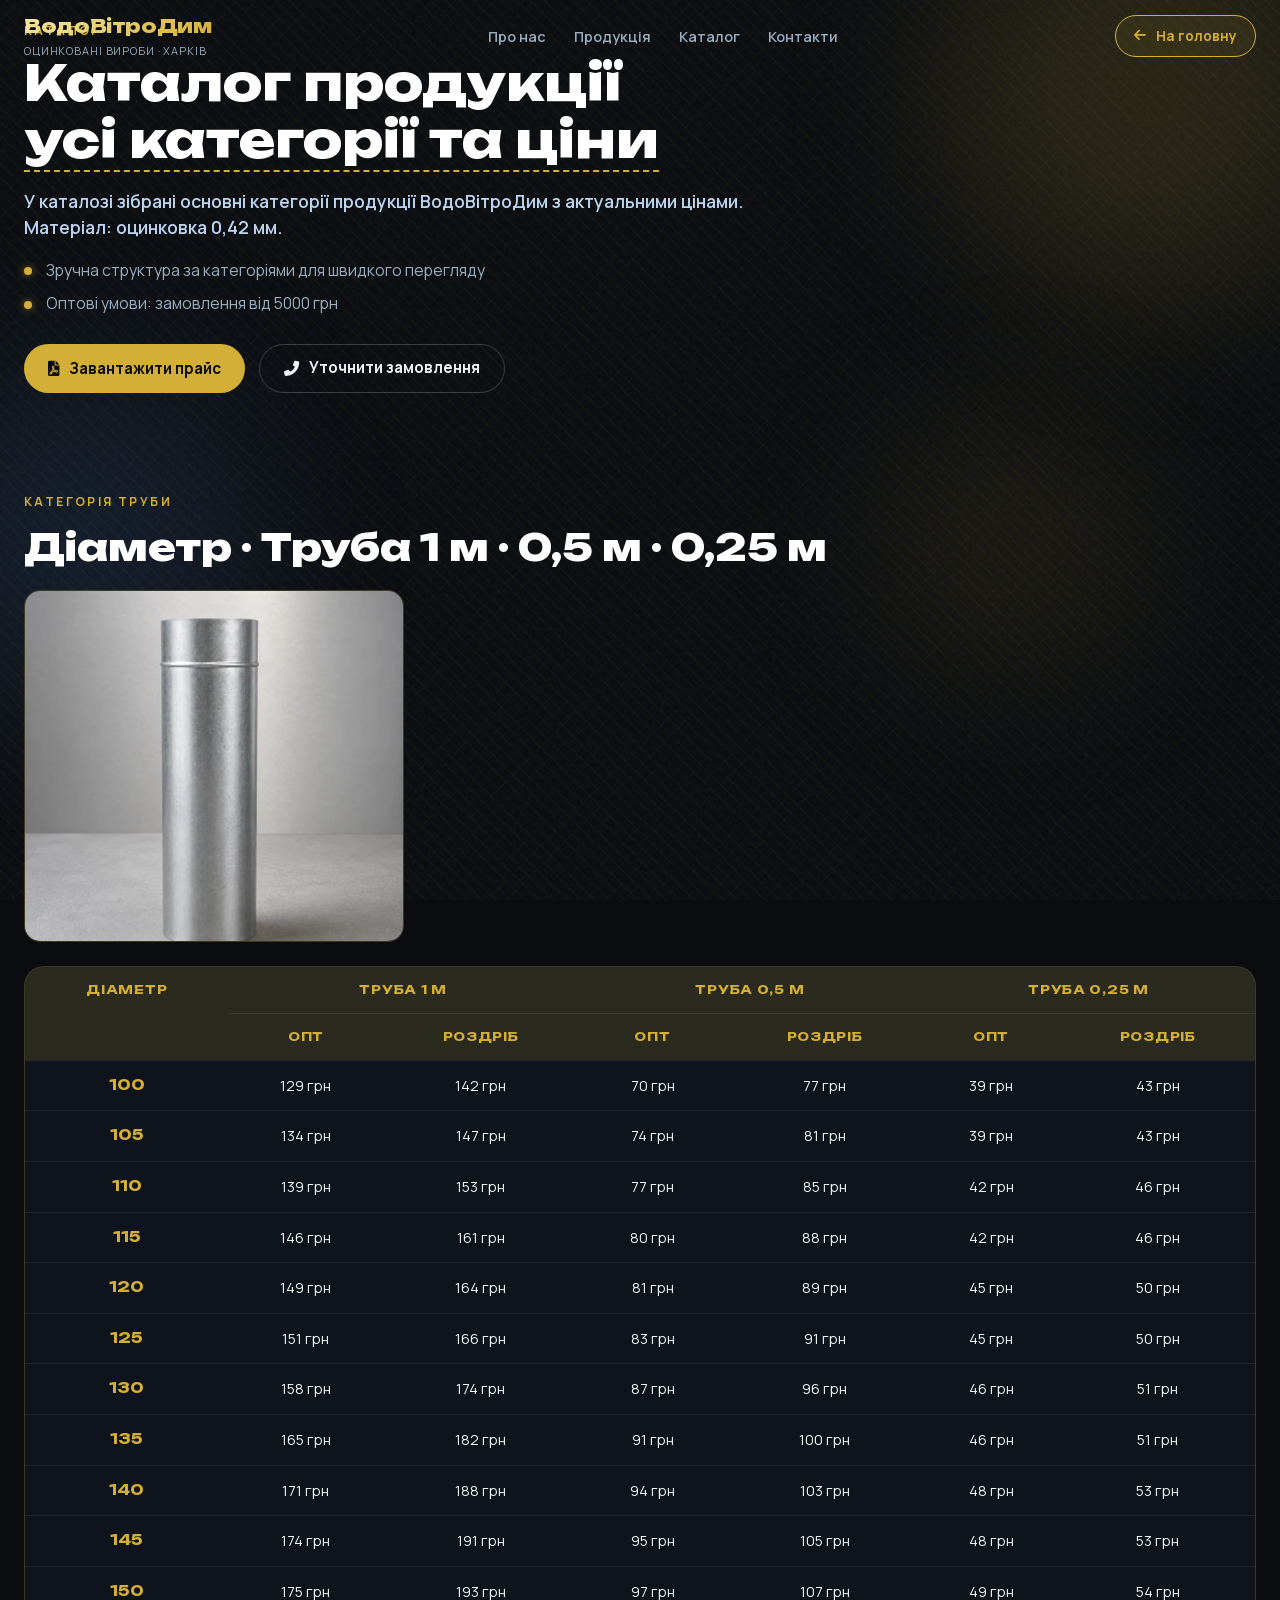
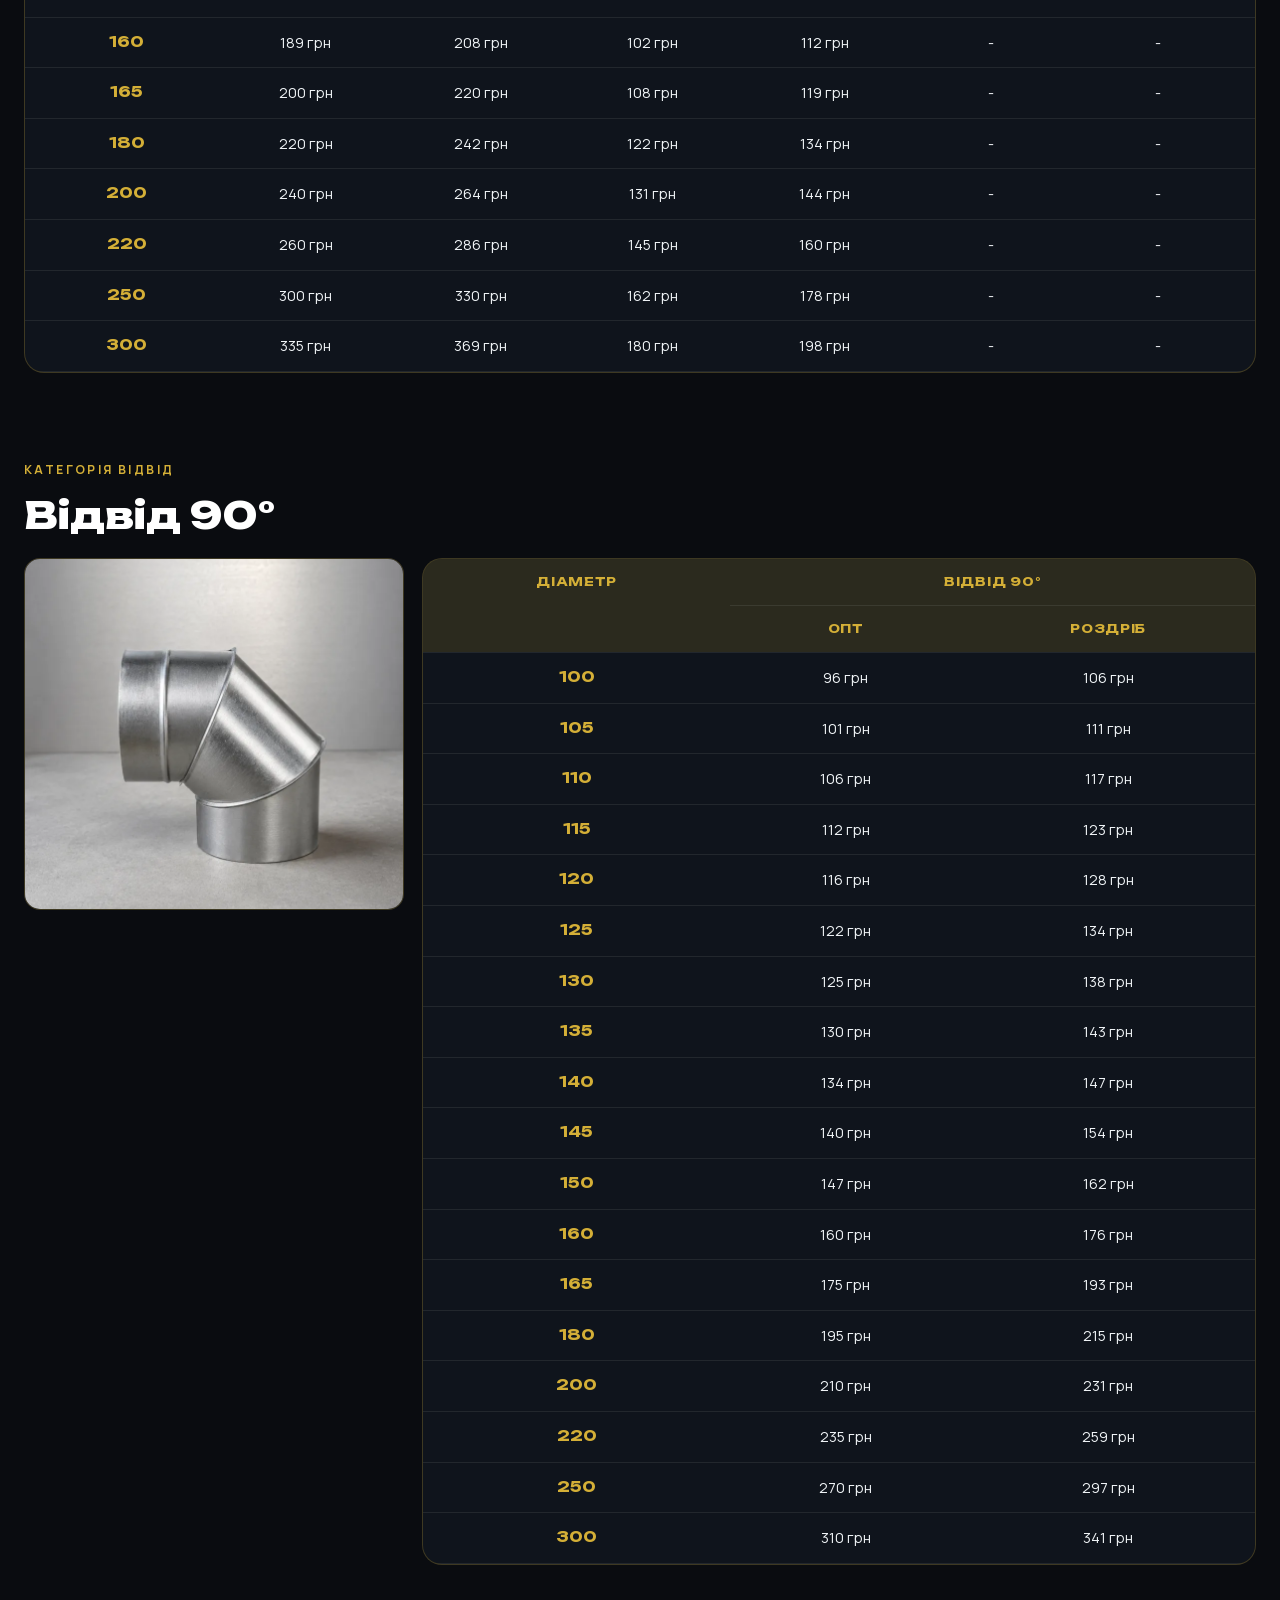
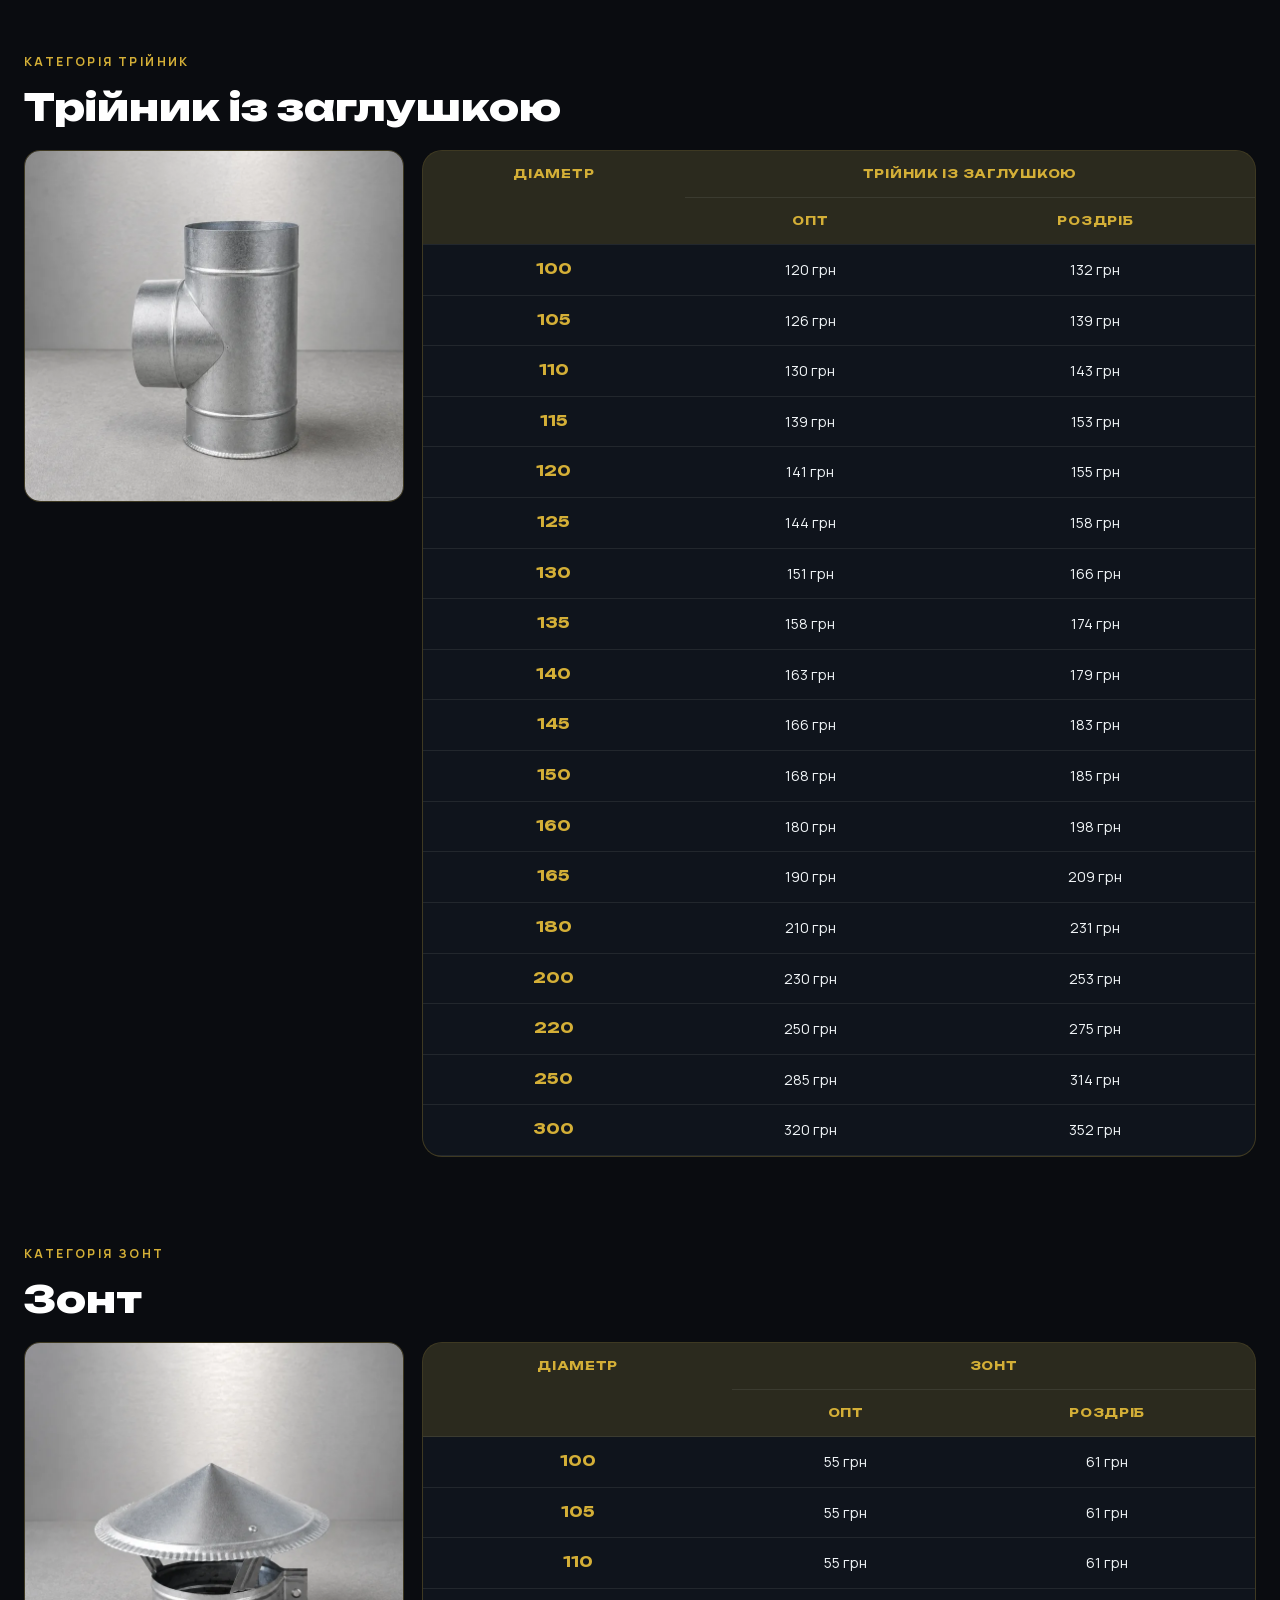
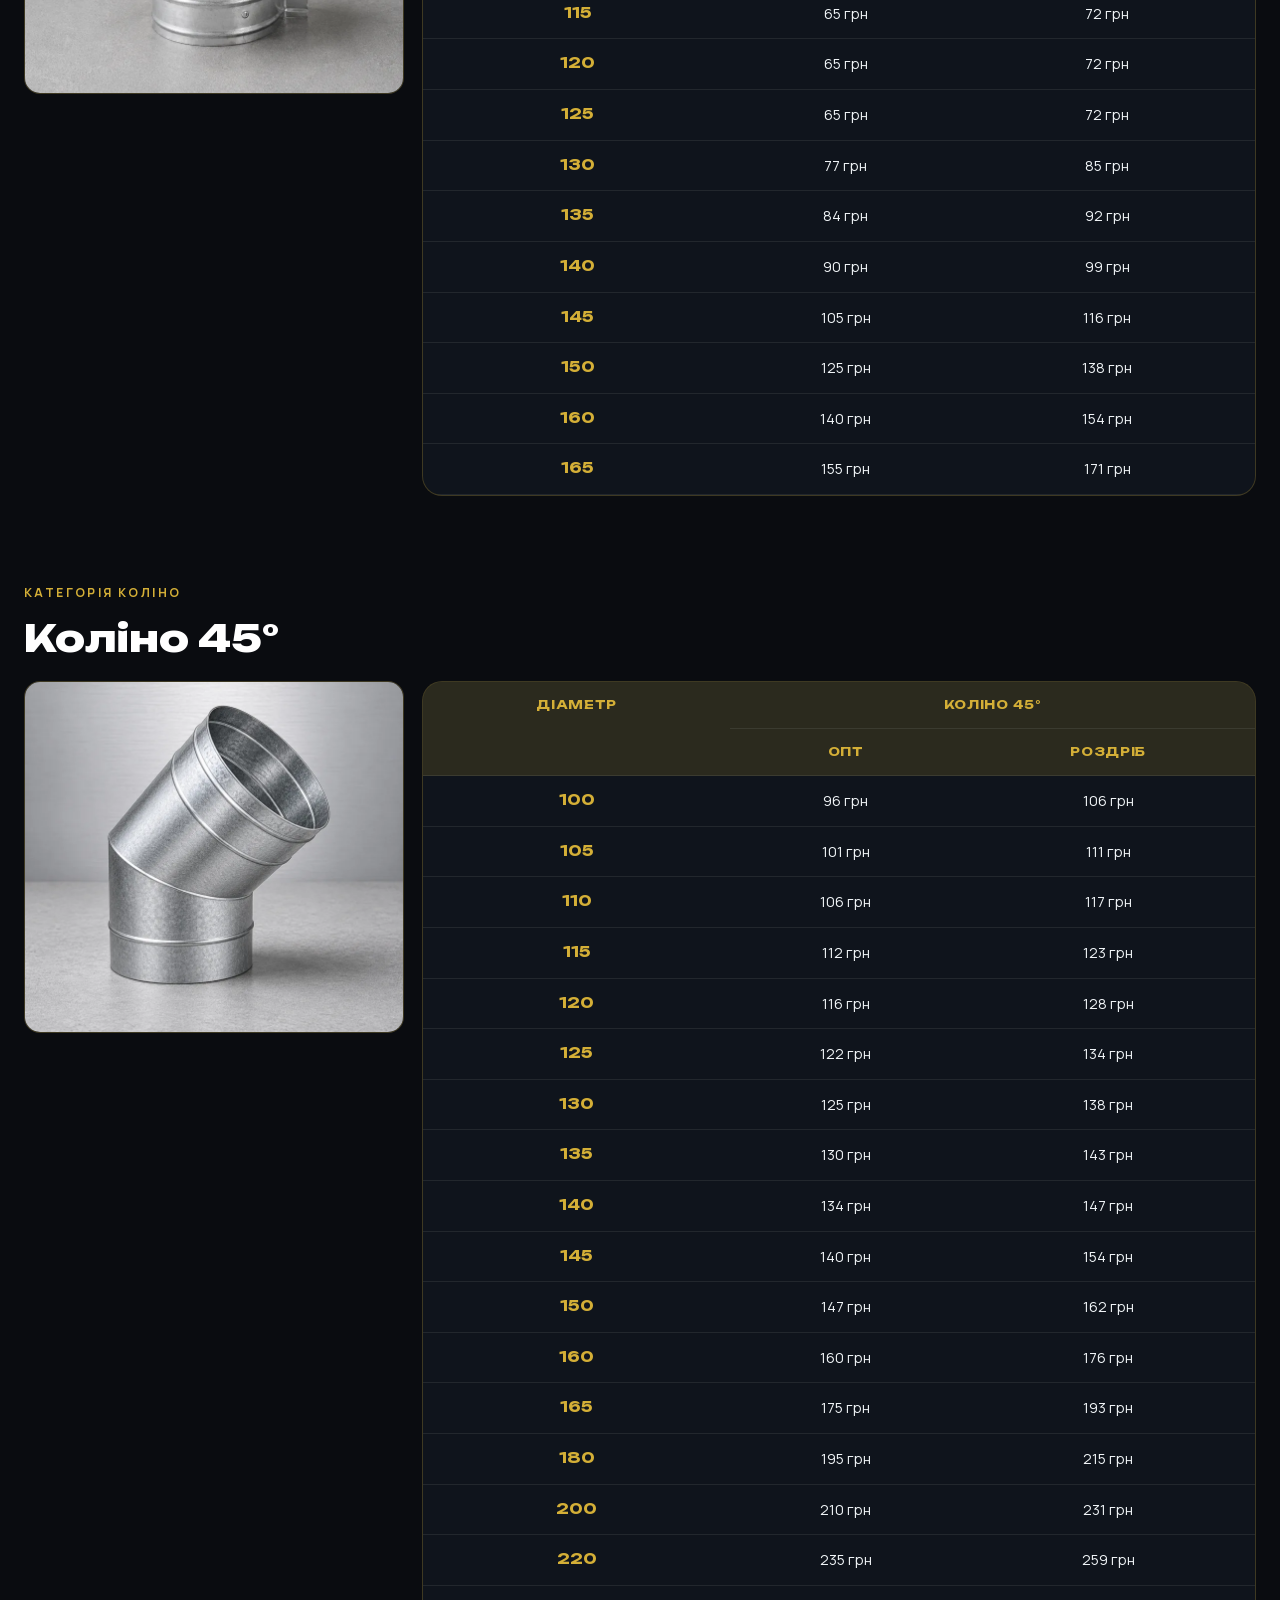
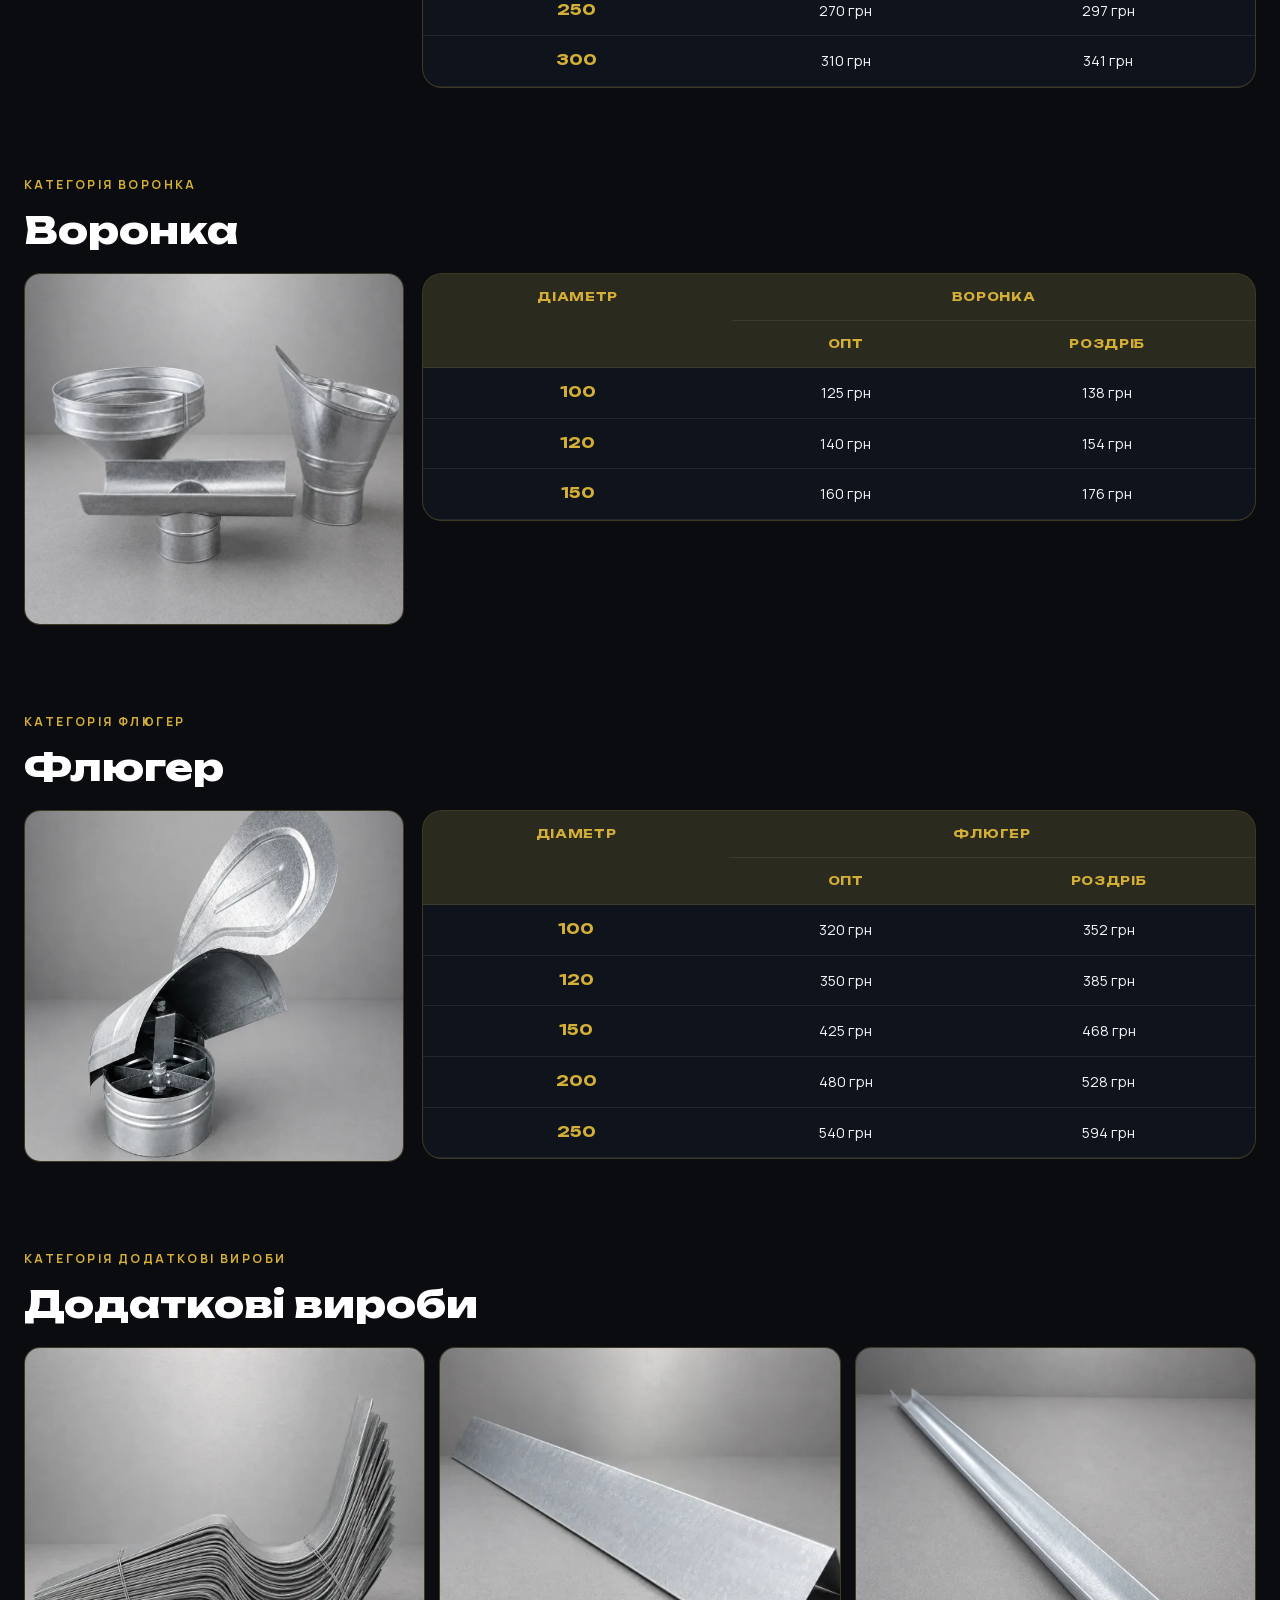
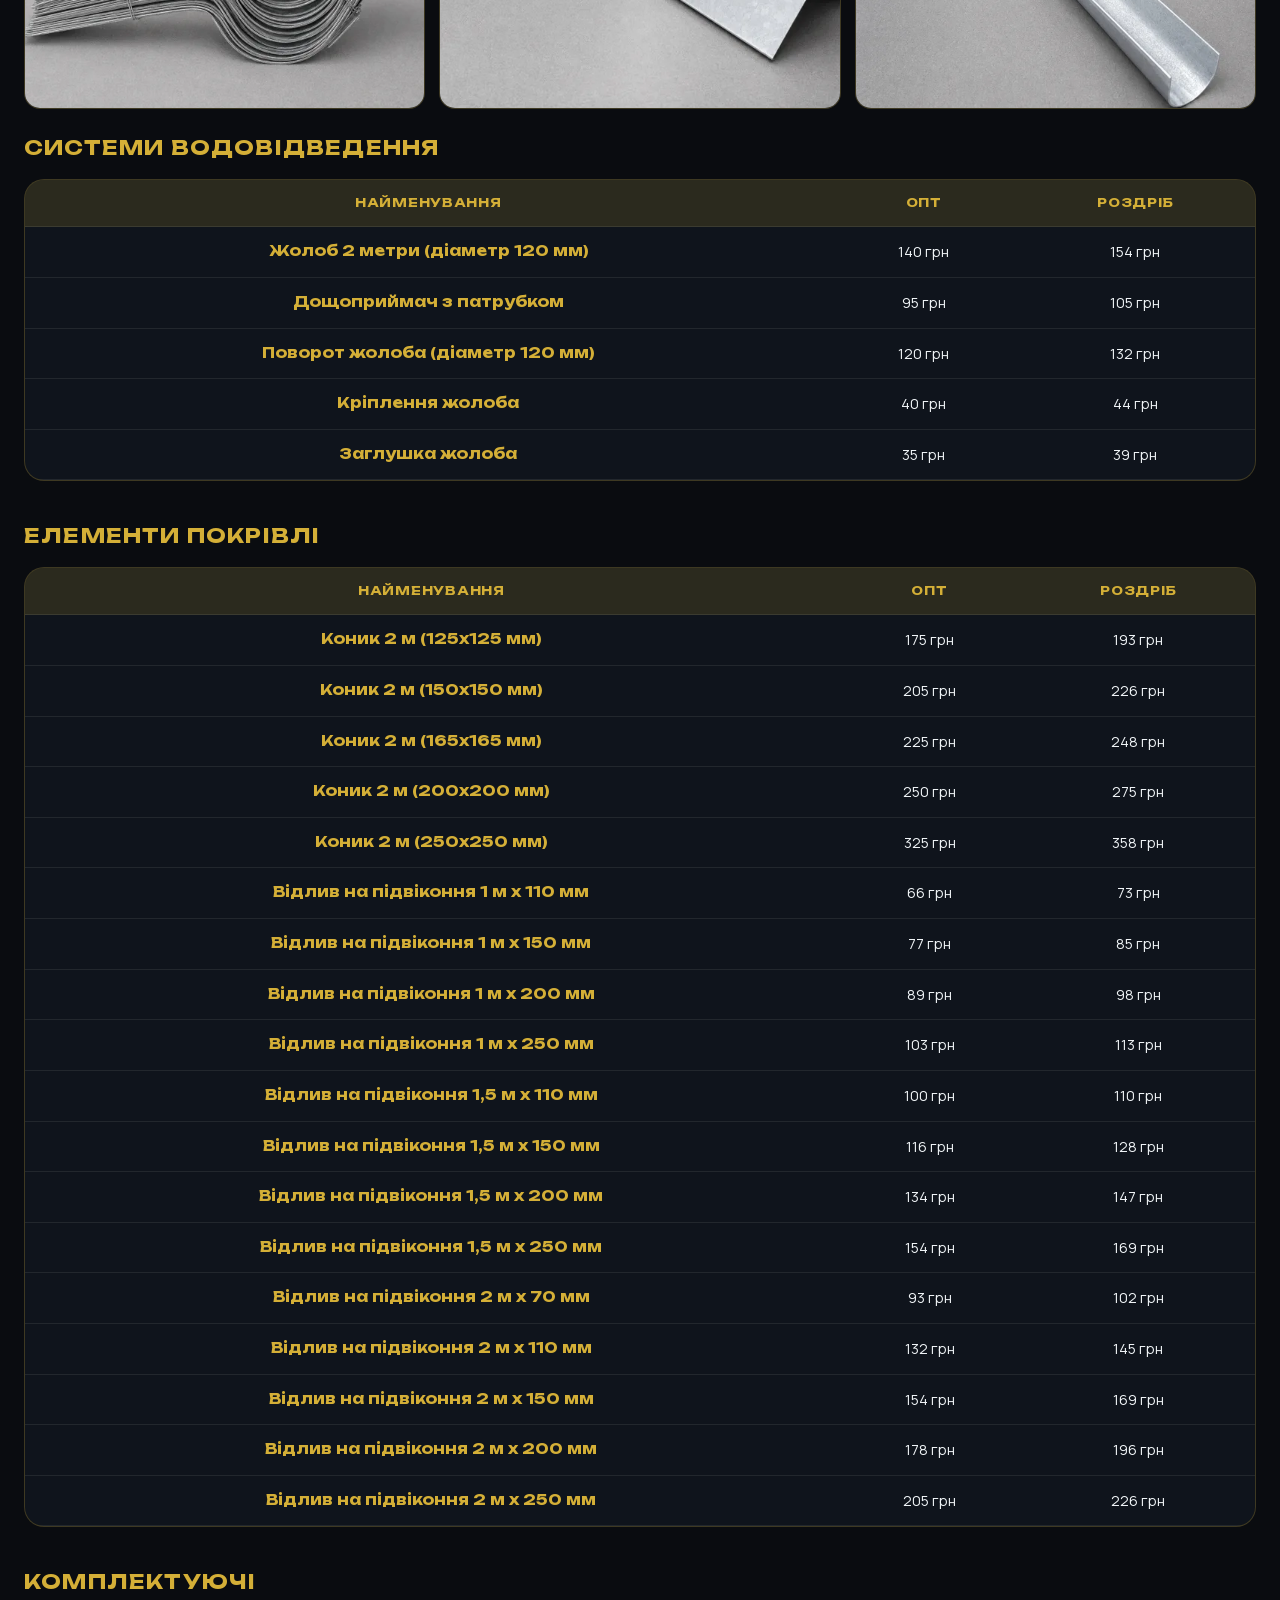
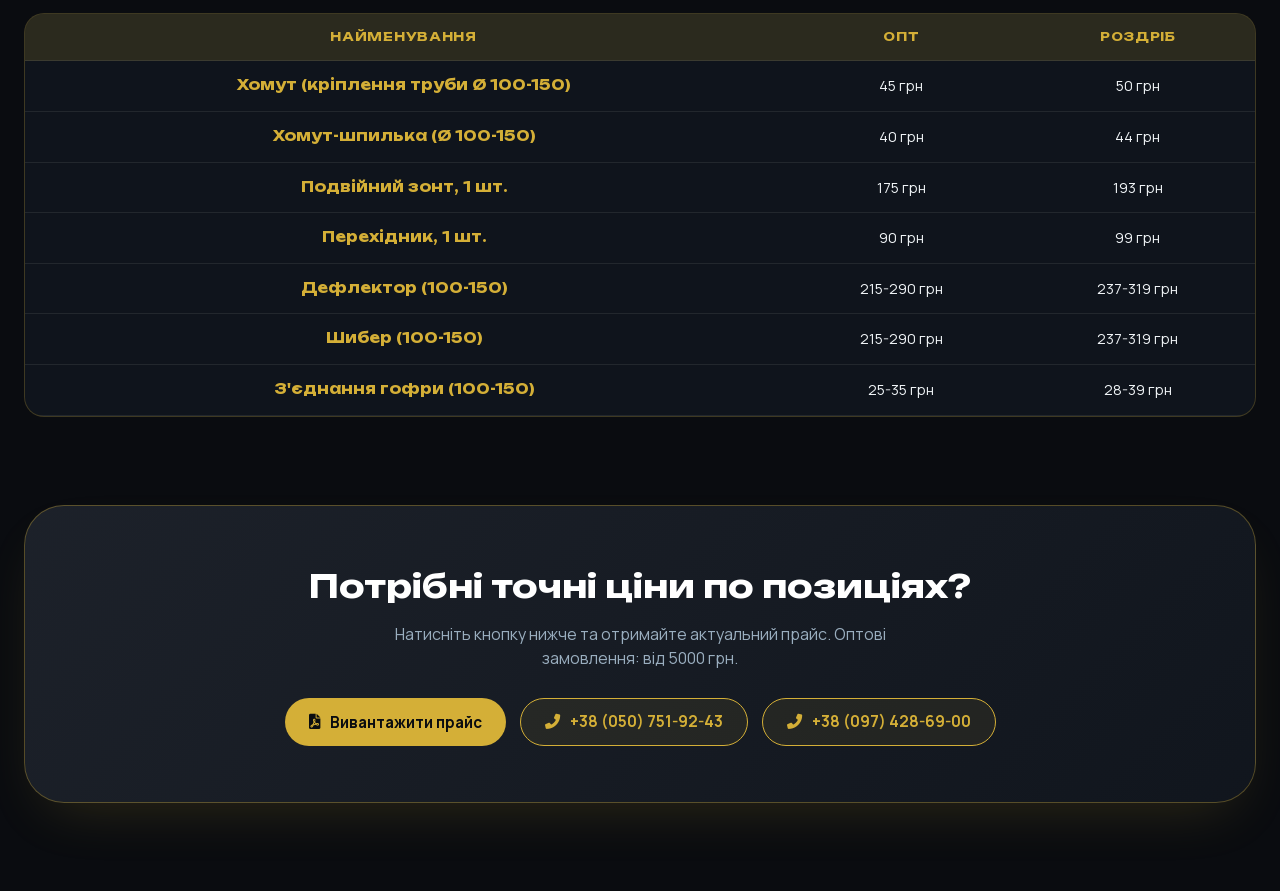
==== commit 4de56c57: "optimization" ====
--- a/catalog.html
+++ b/catalog.html
@@ -7,13 +7,24 @@
   <title>Каталог жестяних виробів | ВодоВітроДим</title>
   <meta name="description"
     content="Каталог продукції ВодоВітроДим: труби та елементи за діаметром, додаткові вироби, оцинковка 0,42 мм, опт від 5000 грн.">
-  <link rel="preconnect" href="https://fonts.googleapis.com">
-  <link rel="preconnect" href="https://fonts.gstatic.com" crossorigin>
-  <link
-    href="https://fonts.googleapis.com/css2?family=Inter:wght@400;500;600&family=Manrope:wght@400;500;600;700;800&family=Unbounded:wght@600;700;800&display=swap"
-    rel="stylesheet">
-  <link rel="stylesheet" href="https://cdnjs.cloudflare.com/ajax/libs/font-awesome/6.0.0-beta3/css/all.min.css">
-  <link rel="stylesheet" href="styles.css">
+  <meta name="theme-color" content="#0A0C10">
+  <link rel="icon" href="/favicon.png" sizes="any">
+  <link rel="apple-touch-icon" href="/apple-touch-icon.png" sizes="180x180">
+  <link rel="manifest" href="/site.webmanifest">
+  <link rel="stylesheet" href="critical.min.css">
+  <link rel="preload" href="webfonts/manrope-600-cyrillic.woff2" as="font" type="font/woff2" crossorigin>
+  <link rel="preload" href="webfonts/unbounded-700-cyrillic.woff2" as="font" type="font/woff2" crossorigin>
+  <link rel="preload" href="webfonts/fa-solid-900.woff2" as="font" type="font/woff2" crossorigin>
+  <link rel="stylesheet" href="fonts.min.css" media="print" onload="this.media='all'">
+  <link rel="stylesheet" href="icons.min.css" media="print" onload="this.media='all'">
+  <link rel="stylesheet" href="styles.min.css" media="print" onload="this.media='all'">
+  <link rel="stylesheet" href="catalog.min.css" media="print" onload="this.media='all'">
+  <noscript>
+    <link rel="stylesheet" href="fonts.min.css">
+    <link rel="stylesheet" href="icons.min.css">
+    <link rel="stylesheet" href="styles.min.css">
+    <link rel="stylesheet" href="catalog.min.css">
+  </noscript>
 </head>
 
 <body class="catalog-page">
@@ -48,7 +59,8 @@
           <div class="section-label">КАТАЛОГ</div>
           <h1 class="hero-title" id="catalog-heading">Каталог продукції<br><span class="hero-accent">усі категорії та
               ціни</span></h1>
-          <p class="hero-lead">У каталозі зібрані основні категорії продукції ВодоВітроДим з актуальними цінами.<br> Матеріал: оцинковка 0,42 мм.</p>
+          <p class="hero-lead">У каталозі зібрані основні категорії продукції ВодоВітроДим з актуальними цінами.<br>
+            Матеріал: оцинковка 0,42 мм.</p>
           <ul class="hero-bullets">
             <li>Зручна структура за категоріями для швидкого перегляду</li>
             <li>Оптові умови: замовлення від 5000 грн</li>
@@ -64,509 +76,758 @@
 
       <div class="catalog-category-group" id="povitrovody">
         <span id="dimokhody" class="catalog-anchor" aria-hidden="true"></span>
-      <section class="section visible" aria-labelledby="pipe-table-heading">
-        <div class="section-label">КАТЕГОРІЯ ТРУБИ</div>
-        <h2 class="section-heading" id="pipe-table-heading">Діаметр · Труба 1 м · 0,5 м · 0,25 м</h2>
-        <div class="catalog-photo-grid catalog-photo-grid--narrow" aria-label="Фото категорії труби">
-          <figure class="catalog-photo-card catalog-photo-card--single">
-            <img src="00.png" alt="Фото категорії труби" loading="lazy" width="480" height="320">
-          </figure>
-        </div>
-        <div class="catalog-table-wrap">
-          <table class="catalog-table">
-            <thead>
-              <tr>
-                <th rowspan="2">Діаметр</th>
-                <th colspan="2">Труба 1 м</th>
-                <th colspan="2">Труба 0,5 м</th>
-                <th colspan="2">Труба 0,25 м</th>
-              </tr>
-              <tr>
-                <th>Опт</th>
-                <th>Роздріб</th>
-                <th>Опт</th>
-                <th>Роздріб</th>
-                <th>Опт</th>
-                <th>Роздріб</th>
-              </tr>
-            </thead>
-            <tbody>
-              <tr>
-                <td>100</td>
-                <td>129 грн</td>
-                <td>142 грн</td>
-                <td>70 грн</td>
-                <td>77 грн</td>
-                <td>39 грн</td>
-                <td>43 грн</td>
-              </tr>
-              <tr>
-                <td>105</td>
-                <td>134 грн</td>
-                <td>147 грн</td>
-                <td>74 грн</td>
-                <td>81 грн</td>
-                <td>39 грн</td>
-                <td>43 грн</td>
-              </tr>
-              <tr>
-                <td>110</td>
-                <td>139 грн</td>
-                <td>153 грн</td>
-                <td>77 грн</td>
-                <td>85 грн</td>
-                <td>42 грн</td>
-                <td>46 грн</td>
-              </tr>
-              <tr>
-                <td>115</td>
-                <td>146 грн</td>
-                <td>161 грн</td>
-                <td>80 грн</td>
-                <td>88 грн</td>
-                <td>42 грн</td>
-                <td>46 грн</td>
-              </tr>
-              <tr>
-                <td>120</td>
-                <td>149 грн</td>
-                <td>164 грн</td>
-                <td>81 грн</td>
-                <td>89 грн</td>
-                <td>45 грн</td>
-                <td>50 грн</td>
-              </tr>
-              <tr>
-                <td>125</td>
-                <td>151 грн</td>
-                <td>166 грн</td>
-                <td>83 грн</td>
-                <td>91 грн</td>
-                <td>45 грн</td>
-                <td>50 грн</td>
-              </tr>
-              <tr>
-                <td>130</td>
-                <td>158 грн</td>
-                <td>174 грн</td>
-                <td>87 грн</td>
-                <td>96 грн</td>
-                <td>46 грн</td>
-                <td>51 грн</td>
-              </tr>
-              <tr>
-                <td>135</td>
-                <td>165 грн</td>
-                <td>182 грн</td>
-                <td>91 грн</td>
-                <td>100 грн</td>
-                <td>46 грн</td>
-                <td>51 грн</td>
-              </tr>
-              <tr>
-                <td>140</td>
-                <td>171 грн</td>
-                <td>188 грн</td>
-                <td>94 грн</td>
-                <td>103 грн</td>
-                <td>48 грн</td>
-                <td>53 грн</td>
-              </tr>
-              <tr>
-                <td>145</td>
-                <td>174 грн</td>
-                <td>191 грн</td>
-                <td>95 грн</td>
-                <td>105 грн</td>
-                <td>48 грн</td>
-                <td>53 грн</td>
-              </tr>
-              <tr>
-                <td>150</td>
-                <td>175 грн</td>
-                <td>193 грн</td>
-                <td>97 грн</td>
-                <td>107 грн</td>
-                <td>49 грн</td>
-                <td>54 грн</td>
-              </tr>
-              <tr>
-                <td>160</td>
-                <td>189 грн</td>
-                <td>208 грн</td>
-                <td>102 грн</td>
-                <td>112 грн</td>
-                <td>-</td>
-                <td>-</td>
-              </tr>
-              <tr>
-                <td>165</td>
-                <td>200 грн</td>
-                <td>220 грн</td>
-                <td>108 грн</td>
-                <td>119 грн</td>
-                <td>-</td>
-                <td>-</td>
-              </tr>
-              <tr>
-                <td>180</td>
-                <td>220 грн</td>
-                <td>242 грн</td>
-                <td>122 грн</td>
-                <td>134 грн</td>
-                <td>-</td>
-                <td>-</td>
-              </tr>
-              <tr>
-                <td>200</td>
-                <td>240 грн</td>
-                <td>264 грн</td>
-                <td>131 грн</td>
-                <td>144 грн</td>
-                <td>-</td>
-                <td>-</td>
-              </tr>
-              <tr>
-                <td>220</td>
-                <td>260 грн</td>
-                <td>286 грн</td>
-                <td>145 грн</td>
-                <td>160 грн</td>
-                <td>-</td>
-                <td>-</td>
-              </tr>
-              <tr>
-                <td>250</td>
-                <td>300 грн</td>
-                <td>330 грн</td>
-                <td>162 грн</td>
-                <td>178 грн</td>
-                <td>-</td>
-                <td>-</td>
-              </tr>
-              <tr>
-                <td>300</td>
-                <td>335 грн</td>
-                <td>369 грн</td>
-                <td>180 грн</td>
-                <td>198 грн</td>
-                <td>-</td>
-                <td>-</td>
-              </tr>
-            </tbody>
-          </table>
-        </div>
-      </section>
-
-      <section class="section visible" aria-labelledby="otvod-heading">
-        <div class="section-label">КАТЕГОРІЯ ВІДВІД</div>
-        <h2 class="section-heading" id="otvod-heading">Відвід 90°</h2>
-        <div class="catalog-split">
-          <figure class="catalog-photo-card catalog-photo-card--single">
-            <img src="./11.png" alt="Фото відводу 90 градусів" loading="lazy" width="480" height="320">
-
-          </figure>
-
+        <section class="section visible" aria-labelledby="pipe-table-heading">
+          <div class="section-label">КАТЕГОРІЯ ТРУБИ</div>
+          <h2 class="section-heading" id="pipe-table-heading">Діаметр · Труба 1 м · 0,5 м · 0,25 м</h2>
+          <div class="catalog-photo-grid catalog-photo-grid--narrow" aria-label="Фото категорії труби">
+            <figure class="catalog-photo-card catalog-photo-card--single">
+              <picture>
+                <source type="image/webp" srcset="images/00-760.webp">
+                <img src="images/00-760.webp" alt="Фото категорії труби" loading="lazy" width="480" height="320">
+              </picture>
+            </figure>
+          </div>
           <div class="catalog-table-wrap">
-            <table class="catalog-table catalog-table--compact">
+            <table class="catalog-table">
               <thead>
                 <tr>
                   <th rowspan="2">Діаметр</th>
-                  <th colspan="2">Відвід 90°</th>
+                  <th colspan="2">Труба 1 м</th>
+                  <th colspan="2">Труба 0,5 м</th>
+                  <th colspan="2">Труба 0,25 м</th>
                 </tr>
                 <tr>
                   <th>Опт</th>
                   <th>Роздріб</th>
+                  <th>Опт</th>
+                  <th>Роздріб</th>
+                  <th>Опт</th>
+                  <th>Роздріб</th>
                 </tr>
               </thead>
               <tbody>
                 <tr>
                   <td>100</td>
+                  <td>129 грн</td>
+                  <td>142 грн</td>
+                  <td>70 грн</td>
+                  <td>77 грн</td>
+                  <td>39 грн</td>
+                  <td>43 грн</td>
+                </tr>
+                <tr>
+                  <td>105</td>
+                  <td>134 грн</td>
+                  <td>147 грн</td>
+                  <td>74 грн</td>
+                  <td>81 грн</td>
+                  <td>39 грн</td>
+                  <td>43 грн</td>
+                </tr>
+                <tr>
+                  <td>110</td>
+                  <td>139 грн</td>
+                  <td>153 грн</td>
+                  <td>77 грн</td>
+                  <td>85 грн</td>
+                  <td>42 грн</td>
+                  <td>46 грн</td>
+                </tr>
+                <tr>
+                  <td>115</td>
+                  <td>146 грн</td>
+                  <td>161 грн</td>
+                  <td>80 грн</td>
+                  <td>88 грн</td>
+                  <td>42 грн</td>
+                  <td>46 грн</td>
+                </tr>
+                <tr>
+                  <td>120</td>
+                  <td>149 грн</td>
+                  <td>164 грн</td>
+                  <td>81 грн</td>
+                  <td>89 грн</td>
+                  <td>45 грн</td>
+                  <td>50 грн</td>
+                </tr>
+                <tr>
+                  <td>125</td>
+                  <td>151 грн</td>
+                  <td>166 грн</td>
+                  <td>83 грн</td>
+                  <td>91 грн</td>
+                  <td>45 грн</td>
+                  <td>50 грн</td>
+                </tr>
+                <tr>
+                  <td>130</td>
+                  <td>158 грн</td>
+                  <td>174 грн</td>
+                  <td>87 грн</td>
                   <td>96 грн</td>
-                  <td>106 грн</td>
-                </tr>
-                <tr>
-                  <td>105</td>
-                  <td>101 грн</td>
-                  <td>111 грн</td>
-                </tr>
-                <tr>
-                  <td>110</td>
-                  <td>106 грн</td>
-                  <td>117 грн</td>
-                </tr>
-                <tr>
-                  <td>115</td>
+                  <td>46 грн</td>
+                  <td>51 грн</td>
+                </tr>
+                <tr>
+                  <td>135</td>
+                  <td>165 грн</td>
+                  <td>182 грн</td>
+                  <td>91 грн</td>
+                  <td>100 грн</td>
+                  <td>46 грн</td>
+                  <td>51 грн</td>
+                </tr>
+                <tr>
+                  <td>140</td>
+                  <td>171 грн</td>
+                  <td>188 грн</td>
+                  <td>94 грн</td>
+                  <td>103 грн</td>
+                  <td>48 грн</td>
+                  <td>53 грн</td>
+                </tr>
+                <tr>
+                  <td>145</td>
+                  <td>174 грн</td>
+                  <td>191 грн</td>
+                  <td>95 грн</td>
+                  <td>105 грн</td>
+                  <td>48 грн</td>
+                  <td>53 грн</td>
+                </tr>
+                <tr>
+                  <td>150</td>
+                  <td>175 грн</td>
+                  <td>193 грн</td>
+                  <td>97 грн</td>
+                  <td>107 грн</td>
+                  <td>49 грн</td>
+                  <td>54 грн</td>
+                </tr>
+                <tr>
+                  <td>160</td>
+                  <td>189 грн</td>
+                  <td>208 грн</td>
+                  <td>102 грн</td>
                   <td>112 грн</td>
-                  <td>123 грн</td>
-                </tr>
-                <tr>
-                  <td>120</td>
-                  <td>116 грн</td>
-                  <td>128 грн</td>
-                </tr>
-                <tr>
-                  <td>125</td>
+                  <td>-</td>
+                  <td>-</td>
+                </tr>
+                <tr>
+                  <td>165</td>
+                  <td>200 грн</td>
+                  <td>220 грн</td>
+                  <td>108 грн</td>
+                  <td>119 грн</td>
+                  <td>-</td>
+                  <td>-</td>
+                </tr>
+                <tr>
+                  <td>180</td>
+                  <td>220 грн</td>
+                  <td>242 грн</td>
                   <td>122 грн</td>
                   <td>134 грн</td>
-                </tr>
-                <tr>
-                  <td>130</td>
-                  <td>125 грн</td>
-                  <td>138 грн</td>
-                </tr>
-                <tr>
-                  <td>135</td>
-                  <td>130 грн</td>
-                  <td>143 грн</td>
-                </tr>
-                <tr>
-                  <td>140</td>
-                  <td>134 грн</td>
-                  <td>147 грн</td>
-                </tr>
-                <tr>
-                  <td>145</td>
-                  <td>140 грн</td>
-                  <td>154 грн</td>
-                </tr>
-                <tr>
-                  <td>150</td>
-                  <td>147 грн</td>
+                  <td>-</td>
+                  <td>-</td>
+                </tr>
+                <tr>
+                  <td>200</td>
+                  <td>240 грн</td>
+                  <td>264 грн</td>
+                  <td>131 грн</td>
+                  <td>144 грн</td>
+                  <td>-</td>
+                  <td>-</td>
+                </tr>
+                <tr>
+                  <td>220</td>
+                  <td>260 грн</td>
+                  <td>286 грн</td>
+                  <td>145 грн</td>
+                  <td>160 грн</td>
+                  <td>-</td>
+                  <td>-</td>
+                </tr>
+                <tr>
+                  <td>250</td>
+                  <td>300 грн</td>
+                  <td>330 грн</td>
                   <td>162 грн</td>
-                </tr>
-                <tr>
-                  <td>160</td>
-                  <td>160 грн</td>
-                  <td>176 грн</td>
-                </tr>
-                <tr>
-                  <td>165</td>
-                  <td>175 грн</td>
-                  <td>193 грн</td>
-                </tr>
-                <tr>
-                  <td>180</td>
-                  <td>195 грн</td>
-                  <td>215 грн</td>
-                </tr>
-                <tr>
-                  <td>200</td>
-                  <td>210 грн</td>
-                  <td>231 грн</td>
-                </tr>
-                <tr>
-                  <td>220</td>
-                  <td>235 грн</td>
-                  <td>259 грн</td>
-                </tr>
-                <tr>
-                  <td>250</td>
-                  <td>270 грн</td>
-                  <td>297 грн</td>
+                  <td>178 грн</td>
+                  <td>-</td>
+                  <td>-</td>
                 </tr>
                 <tr>
                   <td>300</td>
-                  <td>310 грн</td>
-                  <td>341 грн</td>
+                  <td>335 грн</td>
+                  <td>369 грн</td>
+                  <td>180 грн</td>
+                  <td>198 грн</td>
+                  <td>-</td>
+                  <td>-</td>
                 </tr>
               </tbody>
             </table>
           </div>
-        </div>
-      </section>
-
-      <section class="section visible" aria-labelledby="troynyk-heading">
-        <div class="section-label">КАТЕГОРІЯ ТРІЙНИК</div>
-        <h2 class="section-heading" id="troynyk-heading">Трійник із заглушкою</h2>
-        <div class="catalog-split">
-          <figure class="catalog-photo-card catalog-photo-card--single">
-            <img src="./22.png" alt="Фото трійника з заглушкою" loading="lazy" width="480" height="320">
-          </figure>
-
-          <div class="catalog-table-wrap">
-            <table class="catalog-table catalog-table--compact">
-              <thead>
-                <tr>
-                  <th rowspan="2">Діаметр</th>
-                  <th colspan="2">Трійник із заглушкою</th>
-                </tr>
-                <tr>
-                  <th>Опт</th>
-                  <th>Роздріб</th>
-                </tr>
-              </thead>
-              <tbody>
-                <tr><td>100</td><td>120 грн</td><td>132 грн</td></tr>
-                <tr><td>105</td><td>126 грн</td><td>139 грн</td></tr>
-                <tr><td>110</td><td>130 грн</td><td>143 грн</td></tr>
-                <tr><td>115</td><td>139 грн</td><td>153 грн</td></tr>
-                <tr><td>120</td><td>141 грн</td><td>155 грн</td></tr>
-                <tr><td>125</td><td>144 грн</td><td>158 грн</td></tr>
-                <tr><td>130</td><td>151 грн</td><td>166 грн</td></tr>
-                <tr><td>135</td><td>158 грн</td><td>174 грн</td></tr>
-                <tr><td>140</td><td>163 грн</td><td>179 грн</td></tr>
-                <tr><td>145</td><td>166 грн</td><td>183 грн</td></tr>
-                <tr><td>150</td><td>168 грн</td><td>185 грн</td></tr>
-                <tr><td>160</td><td>180 грн</td><td>198 грн</td></tr>
-                <tr><td>165</td><td>190 грн</td><td>209 грн</td></tr>
-                <tr><td>180</td><td>210 грн</td><td>231 грн</td></tr>
-                <tr><td>200</td><td>230 грн</td><td>253 грн</td></tr>
-                <tr><td>220</td><td>250 грн</td><td>275 грн</td></tr>
-                <tr><td>250</td><td>285 грн</td><td>314 грн</td></tr>
-                <tr><td>300</td><td>320 грн</td><td>352 грн</td></tr>
-              </tbody>
-            </table>
+        </section>
+
+        <section class="section visible" aria-labelledby="otvod-heading">
+          <div class="section-label">КАТЕГОРІЯ ВІДВІД</div>
+          <h2 class="section-heading" id="otvod-heading">Відвід 90°</h2>
+          <div class="catalog-split">
+            <figure class="catalog-photo-card catalog-photo-card--single">
+              <picture>
+                <source type="image/webp" srcset="images/11-760.webp">
+                <img src="images/11-760.webp" alt="Фото відводу 90 градусів" loading="lazy" width="480" height="320">
+              </picture>
+
+            </figure>
+
+            <div class="catalog-table-wrap">
+              <table class="catalog-table catalog-table--compact">
+                <thead>
+                  <tr>
+                    <th rowspan="2">Діаметр</th>
+                    <th colspan="2">Відвід 90°</th>
+                  </tr>
+                  <tr>
+                    <th>Опт</th>
+                    <th>Роздріб</th>
+                  </tr>
+                </thead>
+                <tbody>
+                  <tr>
+                    <td>100</td>
+                    <td>96 грн</td>
+                    <td>106 грн</td>
+                  </tr>
+                  <tr>
+                    <td>105</td>
+                    <td>101 грн</td>
+                    <td>111 грн</td>
+                  </tr>
+                  <tr>
+                    <td>110</td>
+                    <td>106 грн</td>
+                    <td>117 грн</td>
+                  </tr>
+                  <tr>
+                    <td>115</td>
+                    <td>112 грн</td>
+                    <td>123 грн</td>
+                  </tr>
+                  <tr>
+                    <td>120</td>
+                    <td>116 грн</td>
+                    <td>128 грн</td>
+                  </tr>
+                  <tr>
+                    <td>125</td>
+                    <td>122 грн</td>
+                    <td>134 грн</td>
+                  </tr>
+                  <tr>
+                    <td>130</td>
+                    <td>125 грн</td>
+                    <td>138 грн</td>
+                  </tr>
+                  <tr>
+                    <td>135</td>
+                    <td>130 грн</td>
+                    <td>143 грн</td>
+                  </tr>
+                  <tr>
+                    <td>140</td>
+                    <td>134 грн</td>
+                    <td>147 грн</td>
+                  </tr>
+                  <tr>
+                    <td>145</td>
+                    <td>140 грн</td>
+                    <td>154 грн</td>
+                  </tr>
+                  <tr>
+                    <td>150</td>
+                    <td>147 грн</td>
+                    <td>162 грн</td>
+                  </tr>
+                  <tr>
+                    <td>160</td>
+                    <td>160 грн</td>
+                    <td>176 грн</td>
+                  </tr>
+                  <tr>
+                    <td>165</td>
+                    <td>175 грн</td>
+                    <td>193 грн</td>
+                  </tr>
+                  <tr>
+                    <td>180</td>
+                    <td>195 грн</td>
+                    <td>215 грн</td>
+                  </tr>
+                  <tr>
+                    <td>200</td>
+                    <td>210 грн</td>
+                    <td>231 грн</td>
+                  </tr>
+                  <tr>
+                    <td>220</td>
+                    <td>235 грн</td>
+                    <td>259 грн</td>
+                  </tr>
+                  <tr>
+                    <td>250</td>
+                    <td>270 грн</td>
+                    <td>297 грн</td>
+                  </tr>
+                  <tr>
+                    <td>300</td>
+                    <td>310 грн</td>
+                    <td>341 грн</td>
+                  </tr>
+                </tbody>
+              </table>
+            </div>
           </div>
-        </div>
-      </section>
-
-      <section class="section visible" aria-labelledby="zont-heading">
-        <div class="section-label">КАТЕГОРІЯ ЗОНТ</div>
-        <h2 class="section-heading" id="zont-heading">Зонт</h2>
-        <div class="catalog-split">
-          <figure class="catalog-photo-card catalog-photo-card--single">
-            <img src="./33.png" alt="Фото зонта" loading="lazy" width="480" height="320">
-          </figure>
-
-          <div class="catalog-table-wrap">
-            <table class="catalog-table catalog-table--compact">
-              <thead>
-                <tr>
-                  <th rowspan="2">Діаметр</th>
-                  <th colspan="2">Зонт</th>
-                </tr>
-                <tr>
-                  <th>Опт</th>
-                  <th>Роздріб</th>
-                </tr>
-              </thead>
-              <tbody>
-                <tr><td>100</td><td>55 грн</td><td>61 грн</td></tr>
-                <tr><td>105</td><td>55 грн</td><td>61 грн</td></tr>
-                <tr><td>110</td><td>55 грн</td><td>61 грн</td></tr>
-                <tr><td>115</td><td>65 грн</td><td>72 грн</td></tr>
-                <tr><td>120</td><td>65 грн</td><td>72 грн</td></tr>
-                <tr><td>125</td><td>65 грн</td><td>72 грн</td></tr>
-                <tr><td>130</td><td>77 грн</td><td>85 грн</td></tr>
-                <tr><td>135</td><td>84 грн</td><td>92 грн</td></tr>
-                <tr><td>140</td><td>90 грн</td><td>99 грн</td></tr>
-                <tr><td>145</td><td>105 грн</td><td>116 грн</td></tr>
-                <tr><td>150</td><td>125 грн</td><td>138 грн</td></tr>
-                <tr><td>160</td><td>140 грн</td><td>154 грн</td></tr>
-                <tr><td>165</td><td>155 грн</td><td>171 грн</td></tr>
-              </tbody>
-            </table>
+        </section>
+
+        <section class="section visible" aria-labelledby="troynyk-heading">
+          <div class="section-label">КАТЕГОРІЯ ТРІЙНИК</div>
+          <h2 class="section-heading" id="troynyk-heading">Трійник із заглушкою</h2>
+          <div class="catalog-split">
+            <figure class="catalog-photo-card catalog-photo-card--single">
+              <picture>
+                <source type="image/webp" srcset="images/22-760.webp">
+                <img src="images/22-760.webp" alt="Фото трійника з заглушкою" loading="lazy" width="480" height="320">
+              </picture>
+            </figure>
+
+            <div class="catalog-table-wrap">
+              <table class="catalog-table catalog-table--compact">
+                <thead>
+                  <tr>
+                    <th rowspan="2">Діаметр</th>
+                    <th colspan="2">Трійник із заглушкою</th>
+                  </tr>
+                  <tr>
+                    <th>Опт</th>
+                    <th>Роздріб</th>
+                  </tr>
+                </thead>
+                <tbody>
+                  <tr>
+                    <td>100</td>
+                    <td>120 грн</td>
+                    <td>132 грн</td>
+                  </tr>
+                  <tr>
+                    <td>105</td>
+                    <td>126 грн</td>
+                    <td>139 грн</td>
+                  </tr>
+                  <tr>
+                    <td>110</td>
+                    <td>130 грн</td>
+                    <td>143 грн</td>
+                  </tr>
+                  <tr>
+                    <td>115</td>
+                    <td>139 грн</td>
+                    <td>153 грн</td>
+                  </tr>
+                  <tr>
+                    <td>120</td>
+                    <td>141 грн</td>
+                    <td>155 грн</td>
+                  </tr>
+                  <tr>
+                    <td>125</td>
+                    <td>144 грн</td>
+                    <td>158 грн</td>
+                  </tr>
+                  <tr>
+                    <td>130</td>
+                    <td>151 грн</td>
+                    <td>166 грн</td>
+                  </tr>
+                  <tr>
+                    <td>135</td>
+                    <td>158 грн</td>
+                    <td>174 грн</td>
+                  </tr>
+                  <tr>
+                    <td>140</td>
+                    <td>163 грн</td>
+                    <td>179 грн</td>
+                  </tr>
+                  <tr>
+                    <td>145</td>
+                    <td>166 грн</td>
+                    <td>183 грн</td>
+                  </tr>
+                  <tr>
+                    <td>150</td>
+                    <td>168 грн</td>
+                    <td>185 грн</td>
+                  </tr>
+                  <tr>
+                    <td>160</td>
+                    <td>180 грн</td>
+                    <td>198 грн</td>
+                  </tr>
+                  <tr>
+                    <td>165</td>
+                    <td>190 грн</td>
+                    <td>209 грн</td>
+                  </tr>
+                  <tr>
+                    <td>180</td>
+                    <td>210 грн</td>
+                    <td>231 грн</td>
+                  </tr>
+                  <tr>
+                    <td>200</td>
+                    <td>230 грн</td>
+                    <td>253 грн</td>
+                  </tr>
+                  <tr>
+                    <td>220</td>
+                    <td>250 грн</td>
+                    <td>275 грн</td>
+                  </tr>
+                  <tr>
+                    <td>250</td>
+                    <td>285 грн</td>
+                    <td>314 грн</td>
+                  </tr>
+                  <tr>
+                    <td>300</td>
+                    <td>320 грн</td>
+                    <td>352 грн</td>
+                  </tr>
+                </tbody>
+              </table>
+            </div>
           </div>
-        </div>
-      </section>
-
-      <section class="section visible" aria-labelledby="kolino-heading">
-        <div class="section-label">КАТЕГОРІЯ КОЛІНО</div>
-        <h2 class="section-heading" id="kolino-heading">Коліно 45°</h2>
-        <div class="catalog-split">
-          <figure class="catalog-photo-card catalog-photo-card--single">
-            <img src="./44.png" alt="Фото коліна 45 градусів" loading="lazy" width="480" height="320">
-          </figure>
-
-          <div class="catalog-table-wrap">
-            <table class="catalog-table catalog-table--compact">
-              <thead>
-                <tr>
-                  <th rowspan="2">Діаметр</th>
-                  <th colspan="2">Коліно 45°</th>
-                </tr>
-                <tr>
-                  <th>Опт</th>
-                  <th>Роздріб</th>
-                </tr>
-              </thead>
-              <tbody>
-                <tr><td>100</td><td>96 грн</td><td>106 грн</td></tr>
-                <tr><td>105</td><td>101 грн</td><td>111 грн</td></tr>
-                <tr><td>110</td><td>106 грн</td><td>117 грн</td></tr>
-                <tr><td>115</td><td>112 грн</td><td>123 грн</td></tr>
-                <tr><td>120</td><td>116 грн</td><td>128 грн</td></tr>
-                <tr><td>125</td><td>122 грн</td><td>134 грн</td></tr>
-                <tr><td>130</td><td>125 грн</td><td>138 грн</td></tr>
-                <tr><td>135</td><td>130 грн</td><td>143 грн</td></tr>
-                <tr><td>140</td><td>134 грн</td><td>147 грн</td></tr>
-                <tr><td>145</td><td>140 грн</td><td>154 грн</td></tr>
-                <tr><td>150</td><td>147 грн</td><td>162 грн</td></tr>
-                <tr><td>160</td><td>160 грн</td><td>176 грн</td></tr>
-                <tr><td>165</td><td>175 грн</td><td>193 грн</td></tr>
-                <tr><td>180</td><td>195 грн</td><td>215 грн</td></tr>
-                <tr><td>200</td><td>210 грн</td><td>231 грн</td></tr>
-                <tr><td>220</td><td>235 грн</td><td>259 грн</td></tr>
-                <tr><td>250</td><td>270 грн</td><td>297 грн</td></tr>
-                <tr><td>300</td><td>310 грн</td><td>341 грн</td></tr>
-              </tbody>
-            </table>
+        </section>
+
+        <section class="section visible" aria-labelledby="zont-heading">
+          <div class="section-label">КАТЕГОРІЯ ЗОНТ</div>
+          <h2 class="section-heading" id="zont-heading">Зонт</h2>
+          <div class="catalog-split">
+            <figure class="catalog-photo-card catalog-photo-card--single">
+              <picture>
+                <source type="image/webp" srcset="images/33-760.webp">
+                <img src="images/33-760.webp" alt="Фото зонта" loading="lazy" width="480" height="320">
+              </picture>
+            </figure>
+
+            <div class="catalog-table-wrap">
+              <table class="catalog-table catalog-table--compact">
+                <thead>
+                  <tr>
+                    <th rowspan="2">Діаметр</th>
+                    <th colspan="2">Зонт</th>
+                  </tr>
+                  <tr>
+                    <th>Опт</th>
+                    <th>Роздріб</th>
+                  </tr>
+                </thead>
+                <tbody>
+                  <tr>
+                    <td>100</td>
+                    <td>55 грн</td>
+                    <td>61 грн</td>
+                  </tr>
+                  <tr>
+                    <td>105</td>
+                    <td>55 грн</td>
+                    <td>61 грн</td>
+                  </tr>
+                  <tr>
+                    <td>110</td>
+                    <td>55 грн</td>
+                    <td>61 грн</td>
+                  </tr>
+                  <tr>
+                    <td>115</td>
+                    <td>65 грн</td>
+                    <td>72 грн</td>
+                  </tr>
+                  <tr>
+                    <td>120</td>
+                    <td>65 грн</td>
+                    <td>72 грн</td>
+                  </tr>
+                  <tr>
+                    <td>125</td>
+                    <td>65 грн</td>
+                    <td>72 грн</td>
+                  </tr>
+                  <tr>
+                    <td>130</td>
+                    <td>77 грн</td>
+                    <td>85 грн</td>
+                  </tr>
+                  <tr>
+                    <td>135</td>
+                    <td>84 грн</td>
+                    <td>92 грн</td>
+                  </tr>
+                  <tr>
+                    <td>140</td>
+                    <td>90 грн</td>
+                    <td>99 грн</td>
+                  </tr>
+                  <tr>
+                    <td>145</td>
+                    <td>105 грн</td>
+                    <td>116 грн</td>
+                  </tr>
+                  <tr>
+                    <td>150</td>
+                    <td>125 грн</td>
+                    <td>138 грн</td>
+                  </tr>
+                  <tr>
+                    <td>160</td>
+                    <td>140 грн</td>
+                    <td>154 грн</td>
+                  </tr>
+                  <tr>
+                    <td>165</td>
+                    <td>155 грн</td>
+                    <td>171 грн</td>
+                  </tr>
+                </tbody>
+              </table>
+            </div>
           </div>
-        </div>
-      </section>
-
-      <section class="section visible" aria-labelledby="voronka-heading">
-        <div class="section-label">КАТЕГОРІЯ ВОРОНКА</div>
-        <h2 class="section-heading" id="voronka-heading">Воронка</h2>
-        <div class="catalog-split">
-          <figure class="catalog-photo-card catalog-photo-card--single">
-            <img src="./55.png" alt="Фото воронки" loading="lazy" width="480" height="320">
-          </figure>
-
-          <div class="catalog-table-wrap">
-            <table class="catalog-table catalog-table--compact">
-              <thead>
-                <tr>
-                  <th rowspan="2">Діаметр</th>
-                  <th colspan="2">Воронка</th>
-                </tr>
-                <tr>
-                  <th>Опт</th>
-                  <th>Роздріб</th>
-                </tr>
-              </thead>
-              <tbody>
-                <tr><td>100</td><td>125 грн</td><td>138 грн</td></tr>
-                <tr><td>120</td><td>140 грн</td><td>154 грн</td></tr>
-                <tr><td>150</td><td>160 грн</td><td>176 грн</td></tr>
-              </tbody>
-            </table>
+        </section>
+
+        <section class="section visible" aria-labelledby="kolino-heading">
+          <div class="section-label">КАТЕГОРІЯ КОЛІНО</div>
+          <h2 class="section-heading" id="kolino-heading">Коліно 45°</h2>
+          <div class="catalog-split">
+            <figure class="catalog-photo-card catalog-photo-card--single">
+              <picture>
+                <source type="image/webp" srcset="images/44-760.webp">
+                <img src="images/44-760.webp" alt="Фото коліна 45 градусів" loading="lazy" width="480" height="320">
+              </picture>
+            </figure>
+
+            <div class="catalog-table-wrap">
+              <table class="catalog-table catalog-table--compact">
+                <thead>
+                  <tr>
+                    <th rowspan="2">Діаметр</th>
+                    <th colspan="2">Коліно 45°</th>
+                  </tr>
+                  <tr>
+                    <th>Опт</th>
+                    <th>Роздріб</th>
+                  </tr>
+                </thead>
+                <tbody>
+                  <tr>
+                    <td>100</td>
+                    <td>96 грн</td>
+                    <td>106 грн</td>
+                  </tr>
+                  <tr>
+                    <td>105</td>
+                    <td>101 грн</td>
+                    <td>111 грн</td>
+                  </tr>
+                  <tr>
+                    <td>110</td>
+                    <td>106 грн</td>
+                    <td>117 грн</td>
+                  </tr>
+                  <tr>
+                    <td>115</td>
+                    <td>112 грн</td>
+                    <td>123 грн</td>
+                  </tr>
+                  <tr>
+                    <td>120</td>
+                    <td>116 грн</td>
+                    <td>128 грн</td>
+                  </tr>
+                  <tr>
+                    <td>125</td>
+                    <td>122 грн</td>
+                    <td>134 грн</td>
+                  </tr>
+                  <tr>
+                    <td>130</td>
+                    <td>125 грн</td>
+                    <td>138 грн</td>
+                  </tr>
+                  <tr>
+                    <td>135</td>
+                    <td>130 грн</td>
+                    <td>143 грн</td>
+                  </tr>
+                  <tr>
+                    <td>140</td>
+                    <td>134 грн</td>
+                    <td>147 грн</td>
+                  </tr>
+                  <tr>
+                    <td>145</td>
+                    <td>140 грн</td>
+                    <td>154 грн</td>
+                  </tr>
+                  <tr>
+                    <td>150</td>
+                    <td>147 грн</td>
+                    <td>162 грн</td>
+                  </tr>
+                  <tr>
+                    <td>160</td>
+                    <td>160 грн</td>
+                    <td>176 грн</td>
+                  </tr>
+                  <tr>
+                    <td>165</td>
+                    <td>175 грн</td>
+                    <td>193 грн</td>
+                  </tr>
+                  <tr>
+                    <td>180</td>
+                    <td>195 грн</td>
+                    <td>215 грн</td>
+                  </tr>
+                  <tr>
+                    <td>200</td>
+                    <td>210 грн</td>
+                    <td>231 грн</td>
+                  </tr>
+                  <tr>
+                    <td>220</td>
+                    <td>235 грн</td>
+                    <td>259 грн</td>
+                  </tr>
+                  <tr>
+                    <td>250</td>
+                    <td>270 грн</td>
+                    <td>297 грн</td>
+                  </tr>
+                  <tr>
+                    <td>300</td>
+                    <td>310 грн</td>
+                    <td>341 грн</td>
+                  </tr>
+                </tbody>
+              </table>
+            </div>
           </div>
-        </div>
-      </section>
-
-      <section class="section visible" aria-labelledby="flyuger-heading">
-        <div class="section-label">КАТЕГОРІЯ ФЛЮГЕР</div>
-        <h2 class="section-heading" id="flyuger-heading">Флюгер</h2>
-        <div class="catalog-split">
-          <figure class="catalog-photo-card catalog-photo-card--single">
-            <img src="./55.png" alt="Фото флюгера" loading="lazy" width="480" height="320">
-          </figure>
-
-          <div class="catalog-table-wrap">
-            <table class="catalog-table catalog-table--compact">
-              <thead>
-                <tr>
-                  <th rowspan="2">Діаметр</th>
-                  <th colspan="2">Флюгер</th>
-                </tr>
-                <tr>
-                  <th>Опт</th>
-                  <th>Роздріб</th>
-                </tr>
-              </thead>
-              <tbody>
-                <tr><td>100</td><td>320 грн</td><td>352 грн</td></tr>
-                <tr><td>120</td><td>350 грн</td><td>385 грн</td></tr>
-                <tr><td>150</td><td>425 грн</td><td>468 грн</td></tr>
-                <tr><td>200</td><td>480 грн</td><td>528 грн</td></tr>
-                <tr><td>250</td><td>540 грн</td><td>594 грн</td></tr>
-              </tbody>
-            </table>
+        </section>
+
+        <section class="section visible" aria-labelledby="voronka-heading">
+          <div class="section-label">КАТЕГОРІЯ ВОРОНКА</div>
+          <h2 class="section-heading" id="voronka-heading">Воронка</h2>
+          <div class="catalog-split">
+            <figure class="catalog-photo-card catalog-photo-card--single">
+              <picture>
+                <source type="image/webp" srcset="images/55-760.webp">
+                <img src="images/55-760.webp" alt="Фото воронки" loading="lazy" width="480" height="320">
+              </picture>
+            </figure>
+
+            <div class="catalog-table-wrap">
+              <table class="catalog-table catalog-table--compact">
+                <thead>
+                  <tr>
+                    <th rowspan="2">Діаметр</th>
+                    <th colspan="2">Воронка</th>
+                  </tr>
+                  <tr>
+                    <th>Опт</th>
+                    <th>Роздріб</th>
+                  </tr>
+                </thead>
+                <tbody>
+                  <tr>
+                    <td>100</td>
+                    <td>125 грн</td>
+                    <td>138 грн</td>
+                  </tr>
+                  <tr>
+                    <td>120</td>
+                    <td>140 грн</td>
+                    <td>154 грн</td>
+                  </tr>
+                  <tr>
+                    <td>150</td>
+                    <td>160 грн</td>
+                    <td>176 грн</td>
+                  </tr>
+                </tbody>
+              </table>
+            </div>
           </div>
-        </div>
-      </section>
+        </section>
+
+        <section class="section visible" aria-labelledby="flyuger-heading">
+          <div class="section-label">КАТЕГОРІЯ ФЛЮГЕР</div>
+          <h2 class="section-heading" id="flyuger-heading">Флюгер</h2>
+          <div class="catalog-split">
+            <figure class="catalog-photo-card catalog-photo-card--single">
+              <picture>
+                <source type="image/webp" srcset="images/110-640.webp">
+                <img src="images/110-640.webp" alt="Фото флюгера" loading="lazy" width="480" height="320">
+              </picture>
+            </figure>
+
+            <div class="catalog-table-wrap">
+              <table class="catalog-table catalog-table--compact">
+                <thead>
+                  <tr>
+                    <th rowspan="2">Діаметр</th>
+                    <th colspan="2">Флюгер</th>
+                  </tr>
+                  <tr>
+                    <th>Опт</th>
+                    <th>Роздріб</th>
+                  </tr>
+                </thead>
+                <tbody>
+                  <tr>
+                    <td>100</td>
+                    <td>320 грн</td>
+                    <td>352 грн</td>
+                  </tr>
+                  <tr>
+                    <td>120</td>
+                    <td>350 грн</td>
+                    <td>385 грн</td>
+                  </tr>
+                  <tr>
+                    <td>150</td>
+                    <td>425 грн</td>
+                    <td>468 грн</td>
+                  </tr>
+                  <tr>
+                    <td>200</td>
+                    <td>480 грн</td>
+                    <td>528 грн</td>
+                  </tr>
+                  <tr>
+                    <td>250</td>
+                    <td>540 грн</td>
+                    <td>594 грн</td>
+                  </tr>
+                </tbody>
+              </table>
+            </div>
+          </div>
+        </section>
       </div>
 
       <section class="section visible" aria-labelledby="extra-products-heading">
@@ -574,13 +835,22 @@
         <h2 class="section-heading" id="extra-products-heading">Додаткові вироби</h2>
         <div class="catalog-photo-grid catalog-photo-grid--three" aria-label="Фото додаткових виробів">
           <figure class="catalog-photo-card">
-            <img src="66.png" alt="Додаткові вироби фото 1" loading="lazy" width="320" height="220">
+            <picture>
+              <source type="image/webp" srcset="images/66-640.webp">
+              <img src="images/66-640.webp" alt="Додаткові вироби фото 1" loading="lazy" width="320" height="220">
+            </picture>
           </figure>
           <figure class="catalog-photo-card">
-            <img src="77.png" alt="Додаткові вироби фото 2" loading="lazy" width="320" height="220">
+            <picture>
+              <source type="image/webp" srcset="images/77-640.webp">
+              <img src="images/77-640.webp" alt="Додаткові вироби фото 2" loading="lazy" width="320" height="220">
+            </picture>
           </figure>
           <figure class="catalog-photo-card">
-            <img src="88.png" alt="Додаткові вироби фото 3" loading="lazy" width="320" height="220">
+            <picture>
+              <source type="image/webp" srcset="images/88-640.webp">
+              <img src="images/88-640.webp" alt="Додаткові вироби фото 3" loading="lazy" width="320" height="220">
+            </picture>
           </figure>
         </div>
         <h3 class="catalog-subheading" id="vodovidvedennya">Системи водовідведення</h3>
@@ -594,11 +864,31 @@
               </tr>
             </thead>
             <tbody>
-              <tr><td>Жолоб 2 метри (діаметр 120 мм)</td><td>140 грн</td><td>154 грн</td></tr>
-              <tr><td>Дощоприймач з патрубком</td><td>95 грн</td><td>105 грн</td></tr>
-              <tr><td>Поворот жолоба (діаметр 120 мм)</td><td>120 грн</td><td>132 грн</td></tr>
-              <tr><td>Кріплення жолоба</td><td>40 грн</td><td>44 грн</td></tr>
-              <tr><td>Заглушка жолоба</td><td>35 грн</td><td>39 грн</td></tr>
+              <tr>
+                <td>Жолоб 2 метри (діаметр 120 мм)</td>
+                <td>140 грн</td>
+                <td>154 грн</td>
+              </tr>
+              <tr>
+                <td>Дощоприймач з патрубком</td>
+                <td>95 грн</td>
+                <td>105 грн</td>
+              </tr>
+              <tr>
+                <td>Поворот жолоба (діаметр 120 мм)</td>
+                <td>120 грн</td>
+                <td>132 грн</td>
+              </tr>
+              <tr>
+                <td>Кріплення жолоба</td>
+                <td>40 грн</td>
+                <td>44 грн</td>
+              </tr>
+              <tr>
+                <td>Заглушка жолоба</td>
+                <td>35 грн</td>
+                <td>39 грн</td>
+              </tr>
             </tbody>
           </table>
         </div>
@@ -614,24 +904,96 @@
               </tr>
             </thead>
             <tbody>
-              <tr><td>Коник 2 м (125x125 мм)</td><td>175 грн</td><td>193 грн</td></tr>
-              <tr><td>Коник 2 м (150x150 мм)</td><td>205 грн</td><td>226 грн</td></tr>
-              <tr><td>Коник 2 м (165x165 мм)</td><td>225 грн</td><td>248 грн</td></tr>
-              <tr><td>Коник 2 м (200x200 мм)</td><td>250 грн</td><td>275 грн</td></tr>
-              <tr><td>Коник 2 м (250x250 мм)</td><td>325 грн</td><td>358 грн</td></tr>
-              <tr><td>Відлив на підвіконня 1 м x 110 мм</td><td>66 грн</td><td>73 грн</td></tr>
-              <tr><td>Відлив на підвіконня 1 м x 150 мм</td><td>77 грн</td><td>85 грн</td></tr>
-              <tr><td>Відлив на підвіконня 1 м x 200 мм</td><td>89 грн</td><td>98 грн</td></tr>
-              <tr><td>Відлив на підвіконня 1 м x 250 мм</td><td>103 грн</td><td>113 грн</td></tr>
-              <tr><td>Відлив на підвіконня 1,5 м x 110 мм</td><td>100 грн</td><td>110 грн</td></tr>
-              <tr><td>Відлив на підвіконня 1,5 м x 150 мм</td><td>116 грн</td><td>128 грн</td></tr>
-              <tr><td>Відлив на підвіконня 1,5 м x 200 мм</td><td>134 грн</td><td>147 грн</td></tr>
-              <tr><td>Відлив на підвіконня 1,5 м x 250 мм</td><td>154 грн</td><td>169 грн</td></tr>
-              <tr><td>Відлив на підвіконня 2 м x 70 мм</td><td>93 грн</td><td>102 грн</td></tr>
-              <tr><td>Відлив на підвіконня 2 м x 110 мм</td><td>132 грн</td><td>145 грн</td></tr>
-              <tr><td>Відлив на підвіконня 2 м x 150 мм</td><td>154 грн</td><td>169 грн</td></tr>
-              <tr><td>Відлив на підвіконня 2 м x 200 мм</td><td>178 грн</td><td>196 грн</td></tr>
-              <tr><td>Відлив на підвіконня 2 м x 250 мм</td><td>205 грн</td><td>226 грн</td></tr>
+              <tr>
+                <td>Коник 2 м (125x125 мм)</td>
+                <td>175 грн</td>
+                <td>193 грн</td>
+              </tr>
+              <tr>
+                <td>Коник 2 м (150x150 мм)</td>
+                <td>205 грн</td>
+                <td>226 грн</td>
+              </tr>
+              <tr>
+                <td>Коник 2 м (165x165 мм)</td>
+                <td>225 грн</td>
+                <td>248 грн</td>
+              </tr>
+              <tr>
+                <td>Коник 2 м (200x200 мм)</td>
+                <td>250 грн</td>
+                <td>275 грн</td>
+              </tr>
+              <tr>
+                <td>Коник 2 м (250x250 мм)</td>
+                <td>325 грн</td>
+                <td>358 грн</td>
+              </tr>
+              <tr>
+                <td>Відлив на підвіконня 1 м x 110 мм</td>
+                <td>66 грн</td>
+                <td>73 грн</td>
+              </tr>
+              <tr>
+                <td>Відлив на підвіконня 1 м x 150 мм</td>
+                <td>77 грн</td>
+                <td>85 грн</td>
+              </tr>
+              <tr>
+                <td>Відлив на підвіконня 1 м x 200 мм</td>
+                <td>89 грн</td>
+                <td>98 грн</td>
+              </tr>
+              <tr>
+                <td>Відлив на підвіконня 1 м x 250 мм</td>
+                <td>103 грн</td>
+                <td>113 грн</td>
+              </tr>
+              <tr>
+                <td>Відлив на підвіконня 1,5 м x 110 мм</td>
+                <td>100 грн</td>
+                <td>110 грн</td>
+              </tr>
+              <tr>
+                <td>Відлив на підвіконня 1,5 м x 150 мм</td>
+                <td>116 грн</td>
+                <td>128 грн</td>
+              </tr>
+              <tr>
+                <td>Відлив на підвіконня 1,5 м x 200 мм</td>
+                <td>134 грн</td>
+                <td>147 грн</td>
+              </tr>
+              <tr>
+                <td>Відлив на підвіконня 1,5 м x 250 мм</td>
+                <td>154 грн</td>
+                <td>169 грн</td>
+              </tr>
+              <tr>
+                <td>Відлив на підвіконня 2 м x 70 мм</td>
+                <td>93 грн</td>
+                <td>102 грн</td>
+              </tr>
+              <tr>
+                <td>Відлив на підвіконня 2 м x 110 мм</td>
+                <td>132 грн</td>
+                <td>145 грн</td>
+              </tr>
+              <tr>
+                <td>Відлив на підвіконня 2 м x 150 мм</td>
+                <td>154 грн</td>
+                <td>169 грн</td>
+              </tr>
+              <tr>
+                <td>Відлив на підвіконня 2 м x 200 мм</td>
+                <td>178 грн</td>
+                <td>196 грн</td>
+              </tr>
+              <tr>
+                <td>Відлив на підвіконня 2 м x 250 мм</td>
+                <td>205 грн</td>
+                <td>226 грн</td>
+              </tr>
             </tbody>
           </table>
         </div>
@@ -647,13 +1009,41 @@
               </tr>
             </thead>
             <tbody>
-              <tr><td>Хомут (кріплення труби Ø 100-150)</td><td>45 грн</td><td>50 грн</td></tr>
-              <tr><td>Хомут-шпилька (Ø 100-150)</td><td>40 грн</td><td>44 грн</td></tr>
-              <tr><td>Подвійний зонт, 1 шт.</td><td>175 грн</td><td>193 грн</td></tr>
-              <tr><td>Перехідник, 1 шт.</td><td>90 грн</td><td>99 грн</td></tr>
-              <tr><td>Дефлектор (100-150)</td><td>215-290 грн</td><td>237-319 грн</td></tr>
-              <tr><td>Шибер (100-150)</td><td>215-290 грн</td><td>237-319 грн</td></tr>
-              <tr><td>З'єднання гофри (100-150)</td><td>25-35 грн</td><td>28-39 грн</td></tr>
+              <tr>
+                <td>Хомут (кріплення труби Ø 100-150)</td>
+                <td>45 грн</td>
+                <td>50 грн</td>
+              </tr>
+              <tr>
+                <td>Хомут-шпилька (Ø 100-150)</td>
+                <td>40 грн</td>
+                <td>44 грн</td>
+              </tr>
+              <tr>
+                <td>Подвійний зонт, 1 шт.</td>
+                <td>175 грн</td>
+                <td>193 грн</td>
+              </tr>
+              <tr>
+                <td>Перехідник, 1 шт.</td>
+                <td>90 грн</td>
+                <td>99 грн</td>
+              </tr>
+              <tr>
+                <td>Дефлектор (100-150)</td>
+                <td>215-290 грн</td>
+                <td>237-319 грн</td>
+              </tr>
+              <tr>
+                <td>Шибер (100-150)</td>
+                <td>215-290 грн</td>
+                <td>237-319 грн</td>
+              </tr>
+              <tr>
+                <td>З'єднання гофри (100-150)</td>
+                <td>25-35 грн</td>
+                <td>28-39 грн</td>
+              </tr>
             </tbody>
           </table>
         </div>
@@ -672,6 +1062,7 @@
     </div>
   </main>
 
+  <script src="analytics.min.js" defer></script>
   <script src="main.js" defer></script>
 </body>
 
--- a/critical.min.css
+++ b/critical.min.css
@@ -0,0 +1 @@
+:root{--bg:#0A0C10;--surface:rgba(17,22,30,0.88);--surface-2:rgba(30,35,44,0.75);--gold:#D4AF37;--gold-light:#EBCB5E;--text:#EFF3F6;--muted:#9aaebf;--header-h:72px;--radius:24px;--font-display:"Unbounded","Manrope",system-ui,sans-serif;--font-body:"Manrope",system-ui,sans-serif;}*,*::before,*::after{box-sizing:border-box;margin:0;padding:0;}html{overflow-x:hidden;scroll-padding-top:calc(var(--header-h)+16px);}body{background:var(--bg);color:var(--text);font-family:var(--font-body);line-height:1.5;overflow-x:hidden;}.orb{position:fixed;border-radius:50%;filter:blur(80px);pointer-events:none;z-index:0;}.orb-1{width:420px;height:420px;top:-120px;right:-80px;background:rgba(212,175,55,0.14);}.orb-2{width:360px;height:360px;bottom:20%;left:-100px;background:rgba(80,140,220,0.12);}.orb-3{width:280px;height:280px;top:45%;right:10%;background:rgba(212,175,55,0.08);}img,picture{max-width:100%;}.container{width:100%;max-width:1280px;margin:0 auto;padding:0 24px;position:relative;z-index:2;}.site-header{position:fixed;top:0;left:0;right:0;z-index:100;height:var(--header-h);}.site-header.is-scrolled{background:rgba(10,12,16,0.82);backdrop-filter:blur(14px);-webkit-backdrop-filter:blur(14px);border-bottom:1px solid rgba(212,175,55,0.25);}.header-inner{height:var(--header-h);display:flex;align-items:center;justify-content:space-between;gap:20px;}.logo{text-decoration:none;color:inherit;}.logo__name{display:block;font-family:var(--font-display);font-size:1.15rem;font-weight:800;background:linear-gradient(135deg,#F5E7A3,var(--gold));-webkit-background-clip:text;background-clip:text;color:transparent;}.logo p{font-size:0.68rem;color:var(--muted);margin-top:2px;}.nav-desktop{display:flex;gap:28px;list-style:none;}.nav-desktop a{color:var(--muted);text-decoration:none;font-weight:600;}.btn{display:inline-flex;align-items:center;gap:10px;padding:12px 24px;border-radius:60px;font-weight:700;text-decoration:none;border:none;cursor:pointer;font-family:inherit;}.btn-gold{background:var(--gold);color:var(--bg);}.btn-outline{border:1.5px solid var(--gold);color:var(--gold);background:rgba(212,175,55,0.08);}.btn-ghost{border:1px solid rgba(255,255,255,0.2);color:var(--text);background:transparent;}.btn-sm{padding:10px 18px;font-size:0.85rem;}.page-main{padding-top:calc(var(--header-h)+24px);}.catalog-page .page-main{padding-top:calc(var(--header-h)+72px);}.hero{display:grid;grid-template-columns:1.05fr 0.95fr;gap:48px;align-items:center;}.hero.section{opacity:1;transform:none;}.hero-title{font-family:var(--font-display);font-size:clamp(2rem,5vw,3.1rem);font-weight:800;line-height:1.15;color:#fff;}.hero-visual{position:relative;border-radius:32px;overflow:hidden;min-height:380px;}.hero-visual picture,.hero-visual img{display:block;width:100%;min-height:380px;object-fit:cover;}@media (max-width:900px){.hero{grid-template-columns:1fr;}.nav-desktop{display:none;}}
--- a/fonts.min.css
+++ b/fonts.min.css
@@ -0,0 +1 @@
+@font-face{font-family:'Manrope';font-style:normal;font-weight:400;font-display:swap;src:url('webfonts/manrope-400-cyrillic.woff2') format('woff2');unicode-range:U+0301,U+0400-045F,U+0490-0491,U+04B0-04B1,U+2116;}@font-face{font-family:'Manrope';font-style:normal;font-weight:400;font-display:swap;src:url('webfonts/manrope-400-latin.woff2') format('woff2');unicode-range:U+0000-00FF,U+0131,U+0152-0153,U+02BB-02BC,U+02C6,U+02DA,U+02DC,U+0304,U+0308,U+0329,U+2000-206F,U+20AC,U+2122,U+2191,U+2193,U+2212,U+2215,U+FEFF,U+FFFD;}@font-face{font-family:'Manrope';font-style:normal;font-weight:600;font-display:swap;src:url('webfonts/manrope-600-cyrillic.woff2') format('woff2');unicode-range:U+0301,U+0400-045F,U+0490-0491,U+04B0-04B1,U+2116;}@font-face{font-family:'Manrope';font-style:normal;font-weight:600;font-display:swap;src:url('webfonts/manrope-600-latin.woff2') format('woff2');unicode-range:U+0000-00FF,U+0131,U+0152-0153,U+02BB-02BC,U+02C6,U+02DA,U+02DC,U+0304,U+0308,U+0329,U+2000-206F,U+20AC,U+2122,U+2191,U+2193,U+2212,U+2215,U+FEFF,U+FFFD;}@font-face{font-family:'Manrope';font-style:normal;font-weight:700;font-display:swap;src:url('webfonts/manrope-700-cyrillic.woff2') format('woff2');unicode-range:U+0301,U+0400-045F,U+0490-0491,U+04B0-04B1,U+2116;}@font-face{font-family:'Manrope';font-style:normal;font-weight:700;font-display:swap;src:url('webfonts/manrope-700-latin.woff2') format('woff2');unicode-range:U+0000-00FF,U+0131,U+0152-0153,U+02BB-02BC,U+02C6,U+02DA,U+02DC,U+0304,U+0308,U+0329,U+2000-206F,U+20AC,U+2122,U+2191,U+2193,U+2212,U+2215,U+FEFF,U+FFFD;}@font-face{font-family:'Unbounded';font-style:normal;font-weight:700;font-display:swap;src:url('webfonts/unbounded-700-cyrillic.woff2') format('woff2');unicode-range:U+0301,U+0400-045F,U+0490-0491,U+04B0-04B1,U+2116;}@font-face{font-family:'Unbounded';font-style:normal;font-weight:700;font-display:swap;src:url('webfonts/unbounded-700-latin.woff2') format('woff2');unicode-range:U+0000-00FF,U+0131,U+0152-0153,U+02BB-02BC,U+02C6,U+02DA,U+02DC,U+0304,U+0308,U+0329,U+2000-206F,U+20AC,U+2122,U+2191,U+2193,U+2212,U+2215,U+FEFF,U+FFFD;}@font-face{font-family:'Unbounded';font-style:normal;font-weight:800;font-display:swap;src:url('webfonts/unbounded-800-cyrillic.woff2') format('woff2');unicode-range:U+0301,U+0400-045F,U+0490-0491,U+04B0-04B1,U+2116;}@font-face{font-family:'Unbounded';font-style:normal;font-weight:800;font-display:swap;src:url('webfonts/unbounded-800-latin.woff2') format('woff2');unicode-range:U+0000-00FF,U+0131,U+0152-0153,U+02BB-02BC,U+02C6,U+02DA,U+02DC,U+0304,U+0308,U+0329,U+2000-206F,U+20AC,U+2122,U+2191,U+2193,U+2212,U+2215,U+FEFF,U+FFFD;}
--- a/icons.min.css
+++ b/icons.min.css
@@ -0,0 +1 @@
+@font-face{font-family:"Font Awesome 6 Free";font-style:normal;font-weight:900;font-display:swap;src:url("webfonts/fa-solid-900.woff2") format("woff2");}.fas{font-family:"Font Awesome 6 Free";font-weight:900;font-style:normal;font-variant:normal;line-height:1;display:inline-block;-webkit-font-smoothing:antialiased;}.fas::before{display:inline-block;}.fa-arrow-left::before{content:"\f060";}.fa-bars::before{content:"\f0c9";}.fa-envelope::before{content:"\f0e0";}.fa-file-pdf::before{content:"\f1c1";}.fa-fire::before{content:"\f06d";}.fa-list::before{content:"\f03a";}.fa-map-marker-alt::before{content:"\f3c5";}.fa-map-pin::before{content:"\f276";}.fa-phone-alt::before{content:"\f879";}.fa-times::before{content:"\f00d";}.fa-water::before{content:"\f773";}.fa-wind::before{content:"\f72e";}
--- a/styles.min.css
+++ b/styles.min.css
@@ -0,0 +1 @@
+::selection{background:#D4AF37;color:#0A0C10;}:root{--bg:#0A0C10;--surface:rgba(17,22,30,0.88);--surface-2:rgba(30,35,44,0.75);--gold:#D4AF37;--gold-light:#EBCB5E;--text:#EFF3F6;--muted:#9aaebf;--accent-blue:rgba(80,140,220,0.12);--header-h:72px;--radius:24px;--font-display:'Unbounded','Manrope',sans-serif;--font-body:'Manrope',system-ui,sans-serif;}*{margin:0;padding:0;box-sizing:border-box;}html{scroll-behavior:smooth;scroll-padding-top:calc(var(--header-h)+16px);overflow-x:hidden;overflow-x:clip;}body{background-color:var(--bg);font-family:var(--font-body);color:var(--text);overflow-x:hidden;overflow-x:clip;line-height:1.5;-webkit-text-size-adjust:100%;}img,video,svg:not(.icon-svg){max-width:100%;}body::before{content:"";position:fixed;inset:0;background-image:repeating-linear-gradient(45deg,rgba(255,215,0,0.025) 0 2px,transparent 2px 10px),repeating-linear-gradient(135deg,rgba(200,180,100,0.02) 0 1px,transparent 1px 14px);pointer-events:none;z-index:0;}body::after{content:"";position:fixed;inset:0;opacity:0.04;pointer-events:none;z-index:1;background-image:url("data:image/svg+xml,%3Csvg viewBox='0 0 256 256' xmlns='http://www.w3.org/2000/svg'%3E%3Cfilter id='n'%3E%3CfeTurbulence type='fractalNoise' baseFrequency='0.85' numOctaves='4' stitchTiles='stitch'/%3E%3C/filter%3E%3Crect width='100%25' height='100%25' filter='url(%23n)'/%3E%3C/svg%3E");}.orb{position:fixed;border-radius:50%;filter:blur(80px);pointer-events:none;z-index:0;}.orb-1{width:420px;height:420px;top:-120px;right:-80px;background:rgba(212,175,55,0.14);}.orb-2{width:360px;height:360px;bottom:20%;left:-100px;background:var(--accent-blue);}.orb-3{width:280px;height:280px;top:45%;right:10%;background:rgba(212,175,55,0.08);}.container{width:100%;max-width:1280px;margin:0 auto;padding:0 24px;position:relative;z-index:2;}.display-title,.hero-title,.manufacturer-title,.products-title,.section-heading{font-family:var(--font-display);}.site-header{position:fixed;top:0;left:0;right:0;z-index:100;height:var(--header-h);transition:background 0.35s,border-color 0.35s,box-shadow 0.35s;}.site-header.is-scrolled{background:rgba(10,12,16,0.82);backdrop-filter:blur(14px);-webkit-backdrop-filter:blur(14px);border-bottom:1px solid rgba(212,175,55,0.25);box-shadow:0 8px 32px rgba(0,0,0,0.35);}.header-inner{height:var(--header-h);display:flex;align-items:center;justify-content:space-between;gap:20px;}.logo{text-decoration:none;color:inherit;flex-shrink:0;}.logo__name{display:block;font-family:var(--font-display);font-size:1.15rem;font-weight:800;letter-spacing:-0.02em;background:linear-gradient(135deg,#F5E7A3,var(--gold));-webkit-background-clip:text;background-clip:text;color:transparent;}.logo p{font-size:0.68rem;letter-spacing:0.08em;text-transform:uppercase;color:var(--muted);margin-top:2px;}.nav-desktop{display:flex;align-items:center;gap:28px;list-style:none;}.nav-desktop a{color:var(--muted);text-decoration:none;font-size:0.9rem;font-weight:600;transition:color 0.2s;}.nav-desktop a:hover{color:var(--gold);}.header-actions{display:flex;align-items:center;gap:12px;}.burger{display:none;width:44px;height:44px;border:1px solid rgba(212,175,55,0.35);border-radius:12px;background:rgba(30,35,44,0.6);color:var(--gold);font-size:1.2rem;cursor:pointer;}.nav-mobile{display:none;position:fixed;inset:0;z-index:110;background:rgba(10,12,16,0.96);backdrop-filter:blur(12px);flex-direction:column;align-items:center;justify-content:center;gap:28px;padding:80px 24px;opacity:0;pointer-events:none;transition:opacity 0.3s;}.nav-mobile.is-open{opacity:1;pointer-events:auto;}.nav-mobile a{font-family:var(--font-display);font-size:1.25rem;color:var(--text);text-decoration:none;font-weight:600;}.nav-mobile-close{position:absolute;top:14px;right:24px;width:44px;height:44px;border:1px solid rgba(212,175,55,0.35);border-radius:12px;background:rgba(30,35,44,0.85);color:var(--gold);font-size:1.35rem;cursor:pointer;z-index:111;display:flex;align-items:center;justify-content:center;}.burger.is-open{visibility:hidden;opacity:0;pointer-events:none;}.btn{display:inline-flex;align-items:center;justify-content:center;gap:10px;padding:12px 24px;border-radius:60px;font-weight:700;font-size:0.95rem;cursor:pointer;transition:transform 0.2s,box-shadow 0.2s,background 0.2s,color 0.2s;text-decoration:none;border:none;font-family:inherit;}.btn-gold{background:var(--gold);color:var(--bg);}.btn-gold:hover{background:var(--gold-light);transform:translateY(-2px);box-shadow:0 10px 28px rgba(212,175,55,0.35);}.btn-outline{background:rgba(212,175,55,0.08);border:1.5px solid var(--gold);color:var(--gold);}.btn-outline:hover{background:var(--gold);color:var(--bg);}.btn-ghost{background:transparent;border:1px solid rgba(255,255,255,0.2);color:var(--text);}.btn-ghost:hover{border-color:var(--gold);color:var(--gold);}.btn-sm{padding:10px 18px;font-size:0.85rem;}.section{margin:88px 0;opacity:0;transition:opacity 0.8s cubic-bezier(0.22,1,0.36,1),transform 0.8s cubic-bezier(0.22,1,0.36,1);}.section--from-left{transform:translateX(-72px);}.section--from-right{transform:translateX(72px);}.section.visible{opacity:1;transform:translateX(0);}.reveal-from-left,.reveal-from-right{opacity:0;transition:opacity 0.6s ease,transform 0.6s ease;}.reveal-from-left{transform:translateX(-40px);}.reveal-from-right{transform:translateX(40px);}.section.visible .reveal-from-left,.section.visible .reveal-from-right{opacity:1;transform:translateX(0);}@media (prefers-reduced-motion:reduce){.section,.reveal-from-left,.reveal-from-right{transition:none;opacity:1;transform:none;}}.section-label{font-size:0.75rem;font-weight:700;letter-spacing:0.2em;text-transform:uppercase;color:var(--gold);margin-bottom:14px;}.section-heading{font-size:clamp(1.75rem,4vw,2.35rem);font-weight:800;line-height:1.2;color:#fff;margin-bottom:20px;}.section-heading span{display:block;}.page-main{padding-top:calc(var(--header-h)+24px);overflow-x:clip;}.hero{display:grid;grid-template-columns:1.05fr 0.95fr;gap:48px;align-items:center;padding-bottom:32px;width:100%;min-width:0;}.hero-content,.hero-visual{min-width:0;max-width:100%;}.hero.section.section--from-left,.hero.section.section--from-right{transform:none;opacity:1;}.badge-ukraine{display:inline-flex;align-items:center;gap:10px;background:var(--surface-2);padding:8px 18px;border-radius:40px;font-weight:600;font-size:0.88rem;border:1px solid rgba(212,175,55,0.25);margin-bottom:20px;}.badge-ukraine i{color:var(--gold);}.hero-title{font-size:clamp(2rem,5vw,3.1rem);font-weight:800;line-height:1.15;color:#fff;overflow-wrap:break-word;}.hero-accent{color:#fff;border-bottom:2px dashed var(--gold);}.hero-lead{margin-top:20px;font-size:1.1rem;color:#BDD4F0;font-weight:600;}.hero-bullets{list-style:none;margin-top:18px;}.hero-bullets li{position:relative;padding-left:22px;margin-bottom:10px;color:var(--muted);font-size:0.98rem;}.hero-bullets li::before{content:"";position:absolute;left:0;top:0.55em;width:8px;height:8px;border-radius:50%;background:var(--gold);box-shadow:0 0 8px rgba(212,175,55,0.6);}.hero-cta{display:flex;flex-wrap:wrap;gap:14px;margin-top:28px;}.hero-visual{position:relative;border-radius:32px;overflow:hidden;min-height:380px;border:1px solid rgba(212,175,55,0.3);box-shadow:0 24px 60px -20px rgba(0,0,0,0.6);}.hero-visual picture{display:block;width:100%;height:100%;min-height:380px;}.hero-visual img{width:100%;max-width:100%;height:100%;object-fit:cover;display:block;min-height:380px;}.hero-visual-overlay{position:absolute;inset:0;background:linear-gradient(160deg,rgba(10,12,16,0.15) 0%,rgba(10,12,16,0.75) 100%);}.hero-visual-caption{position:absolute;bottom:0;left:0;right:0;padding:24px;font-weight:600;font-size:0.95rem;background:linear-gradient(transparent,rgba(10,12,16,0.9));}.hero-visual-icons{position:absolute;top:20px;right:20px;display:flex;gap:10px;}.hero-visual-icons span{width:44px;height:44px;border-radius:12px;background:rgba(10,12,16,0.65);backdrop-filter:blur(8px);border:1px solid rgba(212,175,55,0.35);display:flex;align-items:center;justify-content:center;color:var(--gold);font-size:1.1rem;}.trust-strip{display:grid;grid-template-columns:repeat(5,1fr);gap:16px;padding:28px 0 8px;border-top:1px solid rgba(212,175,55,0.15);border-bottom:1px solid rgba(212,175,55,0.15);margin-bottom:24px;}.trust-item{text-align:center;padding:16px 8px;}.trust-item strong{display:block;font-family:var(--font-display);font-size:1.5rem;color:var(--gold);margin-bottom:4px;}.trust-item span{font-size:0.78rem;color:var(--muted);text-transform:uppercase;letter-spacing:0.06em;}.manufacturer{display:grid;grid-template-columns:1fr 1fr;gap:48px;align-items:start;}.manufacturer-title{font-size:clamp(1.6rem,3.5vw,2.25rem);font-weight:800;line-height:1.25;margin-bottom:24px;color:#fff;}.manufacturer-title span{display:block;}.manufacturer-text p{color:#BDD4F0;font-size:1.02rem;line-height:1.7;margin-bottom:16px;}.brand-highlight{color:var(--gold);}.manufacturer-location{display:inline-flex;align-items:center;gap:10px;margin-top:20px;padding:10px 20px;background:var(--surface-2);border-radius:40px;border:1px solid rgba(212,175,55,0.35);font-weight:600;}.manufacturer-location i{color:var(--gold);}.manufacturer-features{display:grid;grid-template-columns:1fr 1fr;gap:16px;}.manufacturer-feature{background:var(--surface-2);border-radius:var(--radius);padding:22px;border:1px solid rgba(212,175,55,0.22);transition:transform 0.25s,border-color 0.25s,box-shadow 0.25s;}.manufacturer-feature:hover{transform:translateY(-4px);border-color:rgba(212,175,55,0.5);box-shadow:0 14px 32px -12px rgba(212,175,55,0.25);}.icon-svg{width:32px;height:32px;color:var(--gold);margin-bottom:12px;}.manufacturer-feature h3{font-size:1rem;font-weight:700;margin-bottom:6px;}.manufacturer-feature p{font-size:0.88rem;color:var(--muted);line-height:1.5;}.geography-tile{text-align:center;display:flex;flex-direction:column;align-items:center;justify-content:center;min-height:120px;}.geography-tile .icon-svg{width:36px;height:36px;margin-bottom:12px;}.geography-tile h3{font-size:0.8rem;letter-spacing:0.12em;margin:0;}.products-header{margin-bottom:40px;max-width:640px;}.products-title{font-size:clamp(1.6rem,3.5vw,2.25rem);font-weight:800;line-height:1.2;margin-bottom:16px;color:#fff;}.products-intro{color:#BDD4F0;font-size:1.05rem;line-height:1.65;}.production-directions{display:flex;flex-wrap:wrap;justify-content:center;gap:12px;margin-bottom:36px;padding:22px 20px;border-radius:20px;background:rgba(30,35,44,0.55);border:1px solid rgba(212,175,55,0.28);}.direction-label{flex:1 1 220px;max-width:300px;min-width:0;overflow-wrap:break-word;font-family:var(--font-display);font-size:clamp(0.7rem,1.5vw,0.88rem);font-weight:700;text-transform:uppercase;letter-spacing:0.06em;line-height:1.35;text-align:center;padding:16px 14px;border-radius:14px;background:rgba(212,175,55,0.12);border:1px solid rgba(212,175,55,0.4);color:var(--gold);}a.direction-label--link{display:block;text-decoration:none;cursor:pointer;transition:background 0.2s ease,border-color 0.2s ease,color 0.2s ease,transform 0.2s ease;}a.direction-label--link:hover,a.direction-label--link:focus-visible{background:rgba(212,175,55,0.22);border-color:rgba(212,175,55,0.65);color:#fff;transform:translateY(-2px);}a.direction-label--link:focus-visible{outline:2px solid var(--gold);outline-offset:2px;}.products-catalog{margin-top:8px;}.products-grid{display:grid;grid-template-columns:repeat(4,1fr);gap:18px;}.product-card{background:var(--surface);border-radius:var(--radius);padding:18px;border:1px solid rgba(212,175,55,0.2);display:flex;flex-direction:column;transition:transform 0.3s,border-color 0.3s,box-shadow 0.3s;overflow:hidden;position:relative;}a.product-card{text-decoration:none;color:inherit;}.product-card::before{content:"";position:absolute;inset:0;background:linear-gradient(135deg,rgba(212,175,55,0.07),transparent 55%);opacity:0;transition:opacity 0.3s;pointer-events:none;}.product-card:hover{transform:translateY(-6px);border-color:rgba(212,175,55,0.5);box-shadow:0 20px 48px -16px rgba(212,175,55,0.28);}.product-card:hover::before{opacity:1;}.product-card--hit{border-color:rgba(212,175,55,0.5);}.product-card picture{display:block;width:100%;}.product-card-thumb{width:100%;height:280px;object-fit:cover;object-position:center;border-radius:14px;margin-bottom:12px;border:1px solid rgba(255,255,255,0.08);}.product-card-thumb--right{object-position:right;}.product-card h3{font-size:1rem;font-weight:700;line-height:1.35;margin-bottom:8px;}.product-card-desc{font-size:0.82rem;color:var(--muted);line-height:1.5;flex:1;margin-bottom:12px;}.product-card-price{font-family:var(--font-display);font-size:0.9rem;font-weight:700;color:var(--gold);margin:0 0 12px;letter-spacing:0.02em;}.product-badge{display:inline-block;font-size:0.65rem;font-weight:800;letter-spacing:0.06em;text-transform:uppercase;padding:4px 10px;border-radius:40px;margin-bottom:8px;background:rgba(212,175,55,0.12);color:var(--gold);border:1px solid rgba(212,175,55,0.3);width:fit-content;}.product-badge--hit{background:var(--gold);color:var(--bg);border-color:var(--gold);}.product-tags{display:flex;flex-wrap:wrap;gap:6px;margin-top:auto;}.product-tag{font-size:0.72rem;font-weight:600;padding:5px 10px;border-radius:8px;background:rgba(30,35,44,0.9);color:#BDD4F0;border:1px solid rgba(212,175,55,0.18);}.why-grid{display:grid;grid-template-columns:repeat(3,1fr);gap:20px;}.why-card{background:var(--surface);border-radius:var(--radius);padding:28px;border:1px solid rgba(212,175,55,0.18);transition:transform 0.25s,border-color 0.25s;}.why-card:hover{transform:translateY(-4px);border-color:rgba(212,175,55,0.4);}.why-card .icon-svg{width:36px;height:36px;margin-bottom:16px;}.why-card h3{font-size:1.1rem;margin-bottom:10px;}.why-card p{font-size:0.92rem;color:var(--muted);line-height:1.55;}.steps-grid{display:grid;grid-template-columns:repeat(3,1fr);gap:24px;margin-top:40px;}.step-card{position:relative;padding:32px 28px 28px;background:var(--surface);border-radius:var(--radius);border:1px solid rgba(212,175,55,0.2);}.step-card::after{content:"";position:absolute;top:50%;right:-14px;width:28px;height:2px;background:linear-gradient(90deg,var(--gold),transparent);display:none;}.step-num{font-family:var(--font-display);font-size:2.5rem;font-weight:800;color:rgba(212,175,55,0.25);line-height:1;margin-bottom:12px;}.step-card h3{font-size:1.1rem;margin-bottom:8px;color:var(--gold);}.step-card p{font-size:0.92rem;color:var(--muted);line-height:1.55;}.faq-intro{color:var(--muted);max-width:640px;margin-bottom:28px;line-height:1.65;}.faq-list{display:flex;flex-direction:column;gap:12px;max-width:800px;}.faq-item{background:var(--surface);border:1px solid rgba(212,175,55,0.2);border-radius:16px;overflow:hidden;}.faq-item summary{padding:18px 22px;font-weight:700;cursor:pointer;list-style:none;color:var(--text);}.faq-item summary::-webkit-details-marker{display:none;}.faq-item summary::after{content:"+";float:right;color:var(--gold);font-size:1.2rem;}.faq-item[open] summary::after{content:"−";}.faq-answer{padding:0 22px 18px;}.faq-answer p{color:var(--muted);line-height:1.65;font-size:0.95rem;}.faq-answer a{color:#BDD4F0;text-decoration:none;}.faq-answer a:hover{color:var(--gold);}.cta-section{text-align:center;padding:56px 40px;border-radius:40px;background:linear-gradient(135deg,rgba(30,35,44,0.95),rgba(17,22,30,0.98));border:1px solid rgba(212,175,55,0.35);box-shadow:0 24px 60px -24px rgba(212,175,55,0.2);}.cta-section h2{font-family:var(--font-display);font-size:clamp(1.5rem,3vw,2rem);margin-bottom:12px;color:#fff;}.cta-section p{color:var(--muted);max-width:520px;margin:0 auto 28px;}.cta-note{margin-top:10px;margin-bottom:18px;max-width:760px;color:#BDD4F0;font-weight:700;letter-spacing:0.01em;}.cta-buttons{display:flex;flex-wrap:wrap;gap:14px;justify-content:center;}.footer{border-top:1px solid rgba(212,175,55,0.25);padding:48px 0 32px;margin-top:40px;display:grid;grid-template-columns:1.2fr 1fr;gap:32px;}.footer-brand h3{font-family:var(--font-display);color:var(--gold);font-size:1.2rem;margin-bottom:12px;}.footer-brand p,.footer-col p{color:var(--muted);margin:8px 0;font-size:0.95rem;}.footer-brand a,.footer-col a{color:#BDD4F0;text-decoration:none;transition:color 0.2s;}.footer-brand a:hover,.footer-col a:hover{color:var(--gold);}.footer-brand a:visited,.footer-col a:visited{color:#BDD4F0;}.footer-copy{grid-column:1 / -1;padding-top:24px;margin-top:8px;border-top:1px solid rgba(255,255,255,0.06);font-size:0.85rem;color:var(--muted);text-align:center;}@media (min-width:901px){.step-card:not(:last-child)::after{display:block;}}@media (max-width:1024px){.catalog-page .page-main{padding-top:calc(var(--header-h)+20px) !important;}.catalog-page .catalog-hero{margin-top:8px !important;}.products-grid{grid-template-columns:repeat(2,1fr);}.catalog-grid{grid-template-columns:repeat(2,1fr);}.catalog-photo-grid{grid-template-columns:minmax(240px,340px);}.catalog-photo-grid--three{grid-template-columns:repeat(2,minmax(0,1fr));}.catalog-split{grid-template-columns:1fr;}.direction-label{flex:1 1 45%;}.trust-strip.section{margin-top:32px;margin-bottom:40px;}.trust-strip{display:flex;flex-wrap:nowrap;gap:10px;overflow-x:auto;overscroll-behavior-x:contain;-webkit-overflow-scrolling:touch;scroll-snap-type:x proximity;scroll-padding-inline:24px;padding:16px 24px 20px;margin-inline:-24px;max-width:calc(100%+48px);scrollbar-width:none;}.trust-strip::-webkit-scrollbar{display:none;}.trust-item{flex:0 0 148px;scroll-snap-align:start;padding:14px 12px;background:rgba(30,35,44,0.55);border:1px solid rgba(212,175,55,0.18);border-radius:14px;}.trust-item strong{font-size:1.15rem;line-height:1.2;margin-bottom:6px;}.trust-item span{font-size:0.65rem;letter-spacing:0.04em;line-height:1.35;}}@media (max-width:900px){.nav-desktop,.header-actions .btn-outline.header-price{display:none;}.burger{display:flex;align-items:center;justify-content:center;}.header-actions .btn-sm{padding:7px 12px;font-size:0.72rem;gap:6px;border-radius:40px;white-space:nowrap;}.header-actions .btn-sm i{font-size:0.75rem;}.nav-mobile{display:flex;}.page-main{padding-top:var(--header-h);}.catalog-page .page-main{padding-top:calc(var(--header-h)+30px);}.catalog-page .catalog-hero{margin-top:0 !important;margin-bottom:40px !important;}.catalog-page .catalog-hero.section{margin-top:0;margin-bottom:32px;}.hero.section{margin-top:44px;margin-bottom:44px;}.hero{grid-template-columns:1fr;justify-items:center;gap:24px;padding-bottom:16px;}.hero-content{display:flex;flex-direction:column;align-items:center;width:100%;text-align:center;}.hero-visual{width:100%;}.hero-bullets{text-align:left;max-width:400px;margin-left:auto;margin-right:auto;}.hero-cta{justify-content:center;}.manufacturer{grid-template-columns:1fr;}.manufacturer-title,.section-label,.products-header{text-align:center;}.manufacturer-location{display:flex;justify-content:center;width:100%;}.why-grid,.steps-grid{grid-template-columns:1fr;}.step-card::after{display:none !important;}.footer{grid-template-columns:1fr;text-align:center;}}@media (max-width:1024px){.section--from-left,.section--from-right,.section.visible,.reveal-from-left,.reveal-from-right{transform:none;}.section.visible .reveal-from-left,.section.visible .reveal-from-right{transform:none;}.orb-1{width:280px;height:280px;right:-140px;}.orb-2{width:240px;height:240px;left:-140px;}.orb-3{width:180px;height:180px;right:-40px;}}@media (max-width:640px){.cta-section{padding:40px 20px;}.products-grid{grid-template-columns:1fr;}.catalog-grid{grid-template-columns:1fr;}.catalog-photo-grid{grid-template-columns:1fr;}.catalog-photo-grid--three{grid-template-columns:1fr;}.catalog-split{grid-template-columns:1fr;}.catalog-table-wrap{overflow-x:visible;border:0;background:transparent;}.catalog-table{min-width:0;width:100%;border-collapse:separate;border-spacing:0 10px;}.catalog-table thead{position:absolute;width:1px;height:1px;margin:-1px;padding:0;overflow:hidden;clip:rect(0,0,0,0);border:0;}.catalog-table tbody tr{display:block;background:var(--surface);border:1px solid rgba(212,175,55,0.24);border-radius:14px;padding:10px 12px;}.catalog-table td{display:flex;align-items:baseline;justify-content:space-between;gap:10px;width:100%;padding:8px 0;border:0;text-align:right !important;white-space:normal !important;}.catalog-table td::before{content:attr(data-label);color:#bdd4f0;font-size:0.72rem;font-weight:700;letter-spacing:0.04em;text-transform:uppercase;text-align:left;flex:1 1 auto;min-width:42%;}.catalog-table td:first-child{color:var(--gold);text-align:right !important;}.direction-label{flex:1 1 100%;max-width:none;}.manufacturer-features{grid-template-columns:1fr;}.trust-item{flex:0 0 136px;}.hero-visual{min-height:280px;}.hero-visual img{min-height:280px;}}
--- a/catalog.min.css
+++ b/catalog.min.css
@@ -0,0 +1 @@
+.catalog-page .catalog-hero{margin-top:22px !important;margin-bottom:100px !important;}.catalog-page .page-main{padding-top:calc(var(--header-h)+72px);}.catalog-hero__content{max-width:820px;}.catalog-photo-grid{display:grid;grid-template-columns:minmax(260px,380px);gap:14px;}.catalog-photo-grid--narrow{max-width:380px;margin-bottom:24px;}.catalog-photo-grid--three{grid-template-columns:repeat(3,minmax(0,1fr));max-width:none;margin-bottom:24px;}.catalog-photo-grid--three .catalog-photo-card img{height:360px;}.catalog-page .catalog-hero .catalog-photo-grid{margin-top:44px !important;}.catalog-page .catalog-hero+.section{margin-top:24px !important;}.catalog-photo-card{margin:0;background:var(--surface);border:1px solid rgba(212,175,55,0.24);border-radius:16px;overflow:hidden;}.catalog-photo-card picture{display:block;width:100%;}.catalog-photo-card img{width:100%;height:140px;object-fit:cover;display:block;background:rgba(30,35,44,0.8);}.catalog-photo-card figcaption{margin:0;padding:4px 12px 6px;font-size:0.78rem;color:var(--muted);}.catalog-photo-card--single img{height:350px;}.catalog-split{display:grid;grid-template-columns:minmax(260px,380px) 1fr;gap:18px;align-items:start;}.catalog-table-wrap{width:100%;overflow-x:auto;border-radius:20px;border:1px solid rgba(212,175,55,0.24);background:var(--surface);}.catalog-table{width:100%;min-width:980px;border-collapse:collapse;font-size:0.9rem;}.catalog-table th,.catalog-table td{padding:14px 16px;text-align:left;border-bottom:1px solid rgba(255,255,255,0.08);vertical-align:top;}.catalog-table th{background:rgba(212,175,55,0.14);color:var(--gold);font-family:var(--font-display);font-size:0.75rem;letter-spacing:0.06em;text-transform:uppercase;text-align:center;white-space:nowrap;}.catalog-table td:first-child{font-family:var(--font-display);font-weight:700;color:var(--gold);text-align:center;white-space:nowrap;}.catalog-table td:not(:first-child){text-align:center;white-space:nowrap;}.catalog-table tbody tr:hover{background:rgba(212,175,55,0.07);}.catalog-table--compact{min-width:420px;}.catalog-anchor{display:block;height:0;scroll-margin-top:100px;}#vodovidvedennya,#pokrivlya,#povitrovody,#dimokhody{scroll-margin-top:100px;}.catalog-subheading{font-family:var(--font-display);font-size:clamp(1rem,2vw,1.25rem);font-weight:700;text-transform:uppercase;letter-spacing:0.06em;color:var(--gold);margin:0 0 16px;}.catalog-subheading--spaced{margin-top:40px;}.catalog-grid{grid-template-columns:repeat(3,1fr);}
--- a/fonts.min.css
+++ b/fonts.min.css
@@ -0,0 +1 @@
+@font-face{font-family:'Manrope';font-style:normal;font-weight:400;font-display:swap;src:url('webfonts/manrope-400-cyrillic.woff2') format('woff2');unicode-range:U+0301,U+0400-045F,U+0490-0491,U+04B0-04B1,U+2116;}@font-face{font-family:'Manrope';font-style:normal;font-weight:400;font-display:swap;src:url('webfonts/manrope-400-latin.woff2') format('woff2');unicode-range:U+0000-00FF,U+0131,U+0152-0153,U+02BB-02BC,U+02C6,U+02DA,U+02DC,U+0304,U+0308,U+0329,U+2000-206F,U+20AC,U+2122,U+2191,U+2193,U+2212,U+2215,U+FEFF,U+FFFD;}@font-face{font-family:'Manrope';font-style:normal;font-weight:600;font-display:swap;src:url('webfonts/manrope-600-cyrillic.woff2') format('woff2');unicode-range:U+0301,U+0400-045F,U+0490-0491,U+04B0-04B1,U+2116;}@font-face{font-family:'Manrope';font-style:normal;font-weight:600;font-display:swap;src:url('webfonts/manrope-600-latin.woff2') format('woff2');unicode-range:U+0000-00FF,U+0131,U+0152-0153,U+02BB-02BC,U+02C6,U+02DA,U+02DC,U+0304,U+0308,U+0329,U+2000-206F,U+20AC,U+2122,U+2191,U+2193,U+2212,U+2215,U+FEFF,U+FFFD;}@font-face{font-family:'Manrope';font-style:normal;font-weight:700;font-display:swap;src:url('webfonts/manrope-700-cyrillic.woff2') format('woff2');unicode-range:U+0301,U+0400-045F,U+0490-0491,U+04B0-04B1,U+2116;}@font-face{font-family:'Manrope';font-style:normal;font-weight:700;font-display:swap;src:url('webfonts/manrope-700-latin.woff2') format('woff2');unicode-range:U+0000-00FF,U+0131,U+0152-0153,U+02BB-02BC,U+02C6,U+02DA,U+02DC,U+0304,U+0308,U+0329,U+2000-206F,U+20AC,U+2122,U+2191,U+2193,U+2212,U+2215,U+FEFF,U+FFFD;}@font-face{font-family:'Unbounded';font-style:normal;font-weight:700;font-display:swap;src:url('webfonts/unbounded-700-cyrillic.woff2') format('woff2');unicode-range:U+0301,U+0400-045F,U+0490-0491,U+04B0-04B1,U+2116;}@font-face{font-family:'Unbounded';font-style:normal;font-weight:700;font-display:swap;src:url('webfonts/unbounded-700-latin.woff2') format('woff2');unicode-range:U+0000-00FF,U+0131,U+0152-0153,U+02BB-02BC,U+02C6,U+02DA,U+02DC,U+0304,U+0308,U+0329,U+2000-206F,U+20AC,U+2122,U+2191,U+2193,U+2212,U+2215,U+FEFF,U+FFFD;}@font-face{font-family:'Unbounded';font-style:normal;font-weight:800;font-display:swap;src:url('webfonts/unbounded-800-cyrillic.woff2') format('woff2');unicode-range:U+0301,U+0400-045F,U+0490-0491,U+04B0-04B1,U+2116;}@font-face{font-family:'Unbounded';font-style:normal;font-weight:800;font-display:swap;src:url('webfonts/unbounded-800-latin.woff2') format('woff2');unicode-range:U+0000-00FF,U+0131,U+0152-0153,U+02BB-02BC,U+02C6,U+02DA,U+02DC,U+0304,U+0308,U+0329,U+2000-206F,U+20AC,U+2122,U+2191,U+2193,U+2212,U+2215,U+FEFF,U+FFFD;}
--- a/icons.min.css
+++ b/icons.min.css
@@ -0,0 +1 @@
+@font-face{font-family:"Font Awesome 6 Free";font-style:normal;font-weight:900;font-display:swap;src:url("webfonts/fa-solid-900.woff2") format("woff2");}.fas{font-family:"Font Awesome 6 Free";font-weight:900;font-style:normal;font-variant:normal;line-height:1;display:inline-block;-webkit-font-smoothing:antialiased;}.fas::before{display:inline-block;}.fa-arrow-left::before{content:"\f060";}.fa-bars::before{content:"\f0c9";}.fa-envelope::before{content:"\f0e0";}.fa-file-pdf::before{content:"\f1c1";}.fa-fire::before{content:"\f06d";}.fa-list::before{content:"\f03a";}.fa-map-marker-alt::before{content:"\f3c5";}.fa-map-pin::before{content:"\f276";}.fa-phone-alt::before{content:"\f879";}.fa-times::before{content:"\f00d";}.fa-water::before{content:"\f773";}.fa-wind::before{content:"\f72e";}
--- a/styles.min.css
+++ b/styles.min.css
@@ -0,0 +1 @@
+::selection{background:#D4AF37;color:#0A0C10;}:root{--bg:#0A0C10;--surface:rgba(17,22,30,0.88);--surface-2:rgba(30,35,44,0.75);--gold:#D4AF37;--gold-light:#EBCB5E;--text:#EFF3F6;--muted:#9aaebf;--accent-blue:rgba(80,140,220,0.12);--header-h:72px;--radius:24px;--font-display:'Unbounded','Manrope',sans-serif;--font-body:'Manrope',system-ui,sans-serif;}*{margin:0;padding:0;box-sizing:border-box;}html{scroll-behavior:smooth;scroll-padding-top:calc(var(--header-h)+16px);overflow-x:hidden;overflow-x:clip;}body{background-color:var(--bg);font-family:var(--font-body);color:var(--text);overflow-x:hidden;overflow-x:clip;line-height:1.5;-webkit-text-size-adjust:100%;}img,video,svg:not(.icon-svg){max-width:100%;}body::before{content:"";position:fixed;inset:0;background-image:repeating-linear-gradient(45deg,rgba(255,215,0,0.025) 0 2px,transparent 2px 10px),repeating-linear-gradient(135deg,rgba(200,180,100,0.02) 0 1px,transparent 1px 14px);pointer-events:none;z-index:0;}body::after{content:"";position:fixed;inset:0;opacity:0.04;pointer-events:none;z-index:1;background-image:url("data:image/svg+xml,%3Csvg viewBox='0 0 256 256' xmlns='http://www.w3.org/2000/svg'%3E%3Cfilter id='n'%3E%3CfeTurbulence type='fractalNoise' baseFrequency='0.85' numOctaves='4' stitchTiles='stitch'/%3E%3C/filter%3E%3Crect width='100%25' height='100%25' filter='url(%23n)'/%3E%3C/svg%3E");}.orb{position:fixed;border-radius:50%;filter:blur(80px);pointer-events:none;z-index:0;}.orb-1{width:420px;height:420px;top:-120px;right:-80px;background:rgba(212,175,55,0.14);}.orb-2{width:360px;height:360px;bottom:20%;left:-100px;background:var(--accent-blue);}.orb-3{width:280px;height:280px;top:45%;right:10%;background:rgba(212,175,55,0.08);}.container{width:100%;max-width:1280px;margin:0 auto;padding:0 24px;position:relative;z-index:2;}.display-title,.hero-title,.manufacturer-title,.products-title,.section-heading{font-family:var(--font-display);}.site-header{position:fixed;top:0;left:0;right:0;z-index:100;height:var(--header-h);transition:background 0.35s,border-color 0.35s,box-shadow 0.35s;}.site-header.is-scrolled{background:rgba(10,12,16,0.82);backdrop-filter:blur(14px);-webkit-backdrop-filter:blur(14px);border-bottom:1px solid rgba(212,175,55,0.25);box-shadow:0 8px 32px rgba(0,0,0,0.35);}.header-inner{height:var(--header-h);display:flex;align-items:center;justify-content:space-between;gap:20px;}.logo{text-decoration:none;color:inherit;flex-shrink:0;}.logo__name{display:block;font-family:var(--font-display);font-size:1.15rem;font-weight:800;letter-spacing:-0.02em;background:linear-gradient(135deg,#F5E7A3,var(--gold));-webkit-background-clip:text;background-clip:text;color:transparent;}.logo p{font-size:0.68rem;letter-spacing:0.08em;text-transform:uppercase;color:var(--muted);margin-top:2px;}.nav-desktop{display:flex;align-items:center;gap:28px;list-style:none;}.nav-desktop a{color:var(--muted);text-decoration:none;font-size:0.9rem;font-weight:600;transition:color 0.2s;}.nav-desktop a:hover{color:var(--gold);}.header-actions{display:flex;align-items:center;gap:12px;}.burger{display:none;width:44px;height:44px;border:1px solid rgba(212,175,55,0.35);border-radius:12px;background:rgba(30,35,44,0.6);color:var(--gold);font-size:1.2rem;cursor:pointer;}.nav-mobile{display:none;position:fixed;inset:0;z-index:110;background:rgba(10,12,16,0.96);backdrop-filter:blur(12px);flex-direction:column;align-items:center;justify-content:center;gap:28px;padding:80px 24px;opacity:0;pointer-events:none;transition:opacity 0.3s;}.nav-mobile.is-open{opacity:1;pointer-events:auto;}.nav-mobile a{font-family:var(--font-display);font-size:1.25rem;color:var(--text);text-decoration:none;font-weight:600;}.nav-mobile-close{position:absolute;top:14px;right:24px;width:44px;height:44px;border:1px solid rgba(212,175,55,0.35);border-radius:12px;background:rgba(30,35,44,0.85);color:var(--gold);font-size:1.35rem;cursor:pointer;z-index:111;display:flex;align-items:center;justify-content:center;}.burger.is-open{visibility:hidden;opacity:0;pointer-events:none;}.btn{display:inline-flex;align-items:center;justify-content:center;gap:10px;padding:12px 24px;border-radius:60px;font-weight:700;font-size:0.95rem;cursor:pointer;transition:transform 0.2s,box-shadow 0.2s,background 0.2s,color 0.2s;text-decoration:none;border:none;font-family:inherit;}.btn-gold{background:var(--gold);color:var(--bg);}.btn-gold:hover{background:var(--gold-light);transform:translateY(-2px);box-shadow:0 10px 28px rgba(212,175,55,0.35);}.btn-outline{background:rgba(212,175,55,0.08);border:1.5px solid var(--gold);color:var(--gold);}.btn-outline:hover{background:var(--gold);color:var(--bg);}.btn-ghost{background:transparent;border:1px solid rgba(255,255,255,0.2);color:var(--text);}.btn-ghost:hover{border-color:var(--gold);color:var(--gold);}.btn-sm{padding:10px 18px;font-size:0.85rem;}.section{margin:88px 0;opacity:0;transition:opacity 0.8s cubic-bezier(0.22,1,0.36,1),transform 0.8s cubic-bezier(0.22,1,0.36,1);}.section--from-left{transform:translateX(-72px);}.section--from-right{transform:translateX(72px);}.section.visible{opacity:1;transform:translateX(0);}.reveal-from-left,.reveal-from-right{opacity:0;transition:opacity 0.6s ease,transform 0.6s ease;}.reveal-from-left{transform:translateX(-40px);}.reveal-from-right{transform:translateX(40px);}.section.visible .reveal-from-left,.section.visible .reveal-from-right{opacity:1;transform:translateX(0);}@media (prefers-reduced-motion:reduce){.section,.reveal-from-left,.reveal-from-right{transition:none;opacity:1;transform:none;}}.section-label{font-size:0.75rem;font-weight:700;letter-spacing:0.2em;text-transform:uppercase;color:var(--gold);margin-bottom:14px;}.section-heading{font-size:clamp(1.75rem,4vw,2.35rem);font-weight:800;line-height:1.2;color:#fff;margin-bottom:20px;}.section-heading span{display:block;}.page-main{padding-top:calc(var(--header-h)+24px);overflow-x:clip;}.hero{display:grid;grid-template-columns:1.05fr 0.95fr;gap:48px;align-items:center;padding-bottom:32px;width:100%;min-width:0;}.hero-content,.hero-visual{min-width:0;max-width:100%;}.hero.section.section--from-left,.hero.section.section--from-right{transform:none;opacity:1;}.badge-ukraine{display:inline-flex;align-items:center;gap:10px;background:var(--surface-2);padding:8px 18px;border-radius:40px;font-weight:600;font-size:0.88rem;border:1px solid rgba(212,175,55,0.25);margin-bottom:20px;}.badge-ukraine i{color:var(--gold);}.hero-title{font-size:clamp(2rem,5vw,3.1rem);font-weight:800;line-height:1.15;color:#fff;overflow-wrap:break-word;}.hero-accent{color:#fff;border-bottom:2px dashed var(--gold);}.hero-lead{margin-top:20px;font-size:1.1rem;color:#BDD4F0;font-weight:600;}.hero-bullets{list-style:none;margin-top:18px;}.hero-bullets li{position:relative;padding-left:22px;margin-bottom:10px;color:var(--muted);font-size:0.98rem;}.hero-bullets li::before{content:"";position:absolute;left:0;top:0.55em;width:8px;height:8px;border-radius:50%;background:var(--gold);box-shadow:0 0 8px rgba(212,175,55,0.6);}.hero-cta{display:flex;flex-wrap:wrap;gap:14px;margin-top:28px;}.hero-visual{position:relative;border-radius:32px;overflow:hidden;min-height:380px;border:1px solid rgba(212,175,55,0.3);box-shadow:0 24px 60px -20px rgba(0,0,0,0.6);}.hero-visual picture{display:block;width:100%;height:100%;min-height:380px;}.hero-visual img{width:100%;max-width:100%;height:100%;object-fit:cover;display:block;min-height:380px;}.hero-visual-overlay{position:absolute;inset:0;background:linear-gradient(160deg,rgba(10,12,16,0.15) 0%,rgba(10,12,16,0.75) 100%);}.hero-visual-caption{position:absolute;bottom:0;left:0;right:0;padding:24px;font-weight:600;font-size:0.95rem;background:linear-gradient(transparent,rgba(10,12,16,0.9));}.hero-visual-icons{position:absolute;top:20px;right:20px;display:flex;gap:10px;}.hero-visual-icons span{width:44px;height:44px;border-radius:12px;background:rgba(10,12,16,0.65);backdrop-filter:blur(8px);border:1px solid rgba(212,175,55,0.35);display:flex;align-items:center;justify-content:center;color:var(--gold);font-size:1.1rem;}.trust-strip{display:grid;grid-template-columns:repeat(5,1fr);gap:16px;padding:28px 0 8px;border-top:1px solid rgba(212,175,55,0.15);border-bottom:1px solid rgba(212,175,55,0.15);margin-bottom:24px;}.trust-item{text-align:center;padding:16px 8px;}.trust-item strong{display:block;font-family:var(--font-display);font-size:1.5rem;color:var(--gold);margin-bottom:4px;}.trust-item span{font-size:0.78rem;color:var(--muted);text-transform:uppercase;letter-spacing:0.06em;}.manufacturer{display:grid;grid-template-columns:1fr 1fr;gap:48px;align-items:start;}.manufacturer-title{font-size:clamp(1.6rem,3.5vw,2.25rem);font-weight:800;line-height:1.25;margin-bottom:24px;color:#fff;}.manufacturer-title span{display:block;}.manufacturer-text p{color:#BDD4F0;font-size:1.02rem;line-height:1.7;margin-bottom:16px;}.brand-highlight{color:var(--gold);}.manufacturer-location{display:inline-flex;align-items:center;gap:10px;margin-top:20px;padding:10px 20px;background:var(--surface-2);border-radius:40px;border:1px solid rgba(212,175,55,0.35);font-weight:600;}.manufacturer-location i{color:var(--gold);}.manufacturer-features{display:grid;grid-template-columns:1fr 1fr;gap:16px;}.manufacturer-feature{background:var(--surface-2);border-radius:var(--radius);padding:22px;border:1px solid rgba(212,175,55,0.22);transition:transform 0.25s,border-color 0.25s,box-shadow 0.25s;}.manufacturer-feature:hover{transform:translateY(-4px);border-color:rgba(212,175,55,0.5);box-shadow:0 14px 32px -12px rgba(212,175,55,0.25);}.icon-svg{width:32px;height:32px;color:var(--gold);margin-bottom:12px;}.manufacturer-feature h3{font-size:1rem;font-weight:700;margin-bottom:6px;}.manufacturer-feature p{font-size:0.88rem;color:var(--muted);line-height:1.5;}.geography-tile{text-align:center;display:flex;flex-direction:column;align-items:center;justify-content:center;min-height:120px;}.geography-tile .icon-svg{width:36px;height:36px;margin-bottom:12px;}.geography-tile h3{font-size:0.8rem;letter-spacing:0.12em;margin:0;}.products-header{margin-bottom:40px;max-width:640px;}.products-title{font-size:clamp(1.6rem,3.5vw,2.25rem);font-weight:800;line-height:1.2;margin-bottom:16px;color:#fff;}.products-intro{color:#BDD4F0;font-size:1.05rem;line-height:1.65;}.production-directions{display:flex;flex-wrap:wrap;justify-content:center;gap:12px;margin-bottom:36px;padding:22px 20px;border-radius:20px;background:rgba(30,35,44,0.55);border:1px solid rgba(212,175,55,0.28);}.direction-label{flex:1 1 220px;max-width:300px;min-width:0;overflow-wrap:break-word;font-family:var(--font-display);font-size:clamp(0.7rem,1.5vw,0.88rem);font-weight:700;text-transform:uppercase;letter-spacing:0.06em;line-height:1.35;text-align:center;padding:16px 14px;border-radius:14px;background:rgba(212,175,55,0.12);border:1px solid rgba(212,175,55,0.4);color:var(--gold);}a.direction-label--link{display:block;text-decoration:none;cursor:pointer;transition:background 0.2s ease,border-color 0.2s ease,color 0.2s ease,transform 0.2s ease;}a.direction-label--link:hover,a.direction-label--link:focus-visible{background:rgba(212,175,55,0.22);border-color:rgba(212,175,55,0.65);color:#fff;transform:translateY(-2px);}a.direction-label--link:focus-visible{outline:2px solid var(--gold);outline-offset:2px;}.products-catalog{margin-top:8px;}.products-grid{display:grid;grid-template-columns:repeat(4,1fr);gap:18px;}.product-card{background:var(--surface);border-radius:var(--radius);padding:18px;border:1px solid rgba(212,175,55,0.2);display:flex;flex-direction:column;transition:transform 0.3s,border-color 0.3s,box-shadow 0.3s;overflow:hidden;position:relative;}a.product-card{text-decoration:none;color:inherit;}.product-card::before{content:"";position:absolute;inset:0;background:linear-gradient(135deg,rgba(212,175,55,0.07),transparent 55%);opacity:0;transition:opacity 0.3s;pointer-events:none;}.product-card:hover{transform:translateY(-6px);border-color:rgba(212,175,55,0.5);box-shadow:0 20px 48px -16px rgba(212,175,55,0.28);}.product-card:hover::before{opacity:1;}.product-card--hit{border-color:rgba(212,175,55,0.5);}.product-card picture{display:block;width:100%;}.product-card-thumb{width:100%;height:280px;object-fit:cover;object-position:center;border-radius:14px;margin-bottom:12px;border:1px solid rgba(255,255,255,0.08);}.product-card-thumb--right{object-position:right;}.product-card h3{font-size:1rem;font-weight:700;line-height:1.35;margin-bottom:8px;}.product-card-desc{font-size:0.82rem;color:var(--muted);line-height:1.5;flex:1;margin-bottom:12px;}.product-card-price{font-family:var(--font-display);font-size:0.9rem;font-weight:700;color:var(--gold);margin:0 0 12px;letter-spacing:0.02em;}.product-badge{display:inline-block;font-size:0.65rem;font-weight:800;letter-spacing:0.06em;text-transform:uppercase;padding:4px 10px;border-radius:40px;margin-bottom:8px;background:rgba(212,175,55,0.12);color:var(--gold);border:1px solid rgba(212,175,55,0.3);width:fit-content;}.product-badge--hit{background:var(--gold);color:var(--bg);border-color:var(--gold);}.product-tags{display:flex;flex-wrap:wrap;gap:6px;margin-top:auto;}.product-tag{font-size:0.72rem;font-weight:600;padding:5px 10px;border-radius:8px;background:rgba(30,35,44,0.9);color:#BDD4F0;border:1px solid rgba(212,175,55,0.18);}.why-grid{display:grid;grid-template-columns:repeat(3,1fr);gap:20px;}.why-card{background:var(--surface);border-radius:var(--radius);padding:28px;border:1px solid rgba(212,175,55,0.18);transition:transform 0.25s,border-color 0.25s;}.why-card:hover{transform:translateY(-4px);border-color:rgba(212,175,55,0.4);}.why-card .icon-svg{width:36px;height:36px;margin-bottom:16px;}.why-card h3{font-size:1.1rem;margin-bottom:10px;}.why-card p{font-size:0.92rem;color:var(--muted);line-height:1.55;}.steps-grid{display:grid;grid-template-columns:repeat(3,1fr);gap:24px;margin-top:40px;}.step-card{position:relative;padding:32px 28px 28px;background:var(--surface);border-radius:var(--radius);border:1px solid rgba(212,175,55,0.2);}.step-card::after{content:"";position:absolute;top:50%;right:-14px;width:28px;height:2px;background:linear-gradient(90deg,var(--gold),transparent);display:none;}.step-num{font-family:var(--font-display);font-size:2.5rem;font-weight:800;color:rgba(212,175,55,0.25);line-height:1;margin-bottom:12px;}.step-card h3{font-size:1.1rem;margin-bottom:8px;color:var(--gold);}.step-card p{font-size:0.92rem;color:var(--muted);line-height:1.55;}.faq-intro{color:var(--muted);max-width:640px;margin-bottom:28px;line-height:1.65;}.faq-list{display:flex;flex-direction:column;gap:12px;max-width:800px;}.faq-item{background:var(--surface);border:1px solid rgba(212,175,55,0.2);border-radius:16px;overflow:hidden;}.faq-item summary{padding:18px 22px;font-weight:700;cursor:pointer;list-style:none;color:var(--text);}.faq-item summary::-webkit-details-marker{display:none;}.faq-item summary::after{content:"+";float:right;color:var(--gold);font-size:1.2rem;}.faq-item[open] summary::after{content:"−";}.faq-answer{padding:0 22px 18px;}.faq-answer p{color:var(--muted);line-height:1.65;font-size:0.95rem;}.faq-answer a{color:#BDD4F0;text-decoration:none;}.faq-answer a:hover{color:var(--gold);}.cta-section{text-align:center;padding:56px 40px;border-radius:40px;background:linear-gradient(135deg,rgba(30,35,44,0.95),rgba(17,22,30,0.98));border:1px solid rgba(212,175,55,0.35);box-shadow:0 24px 60px -24px rgba(212,175,55,0.2);}.cta-section h2{font-family:var(--font-display);font-size:clamp(1.5rem,3vw,2rem);margin-bottom:12px;color:#fff;}.cta-section p{color:var(--muted);max-width:520px;margin:0 auto 28px;}.cta-note{margin-top:10px;margin-bottom:18px;max-width:760px;color:#BDD4F0;font-weight:700;letter-spacing:0.01em;}.cta-buttons{display:flex;flex-wrap:wrap;gap:14px;justify-content:center;}.footer{border-top:1px solid rgba(212,175,55,0.25);padding:48px 0 32px;margin-top:40px;display:grid;grid-template-columns:1.2fr 1fr;gap:32px;}.footer-brand h3{font-family:var(--font-display);color:var(--gold);font-size:1.2rem;margin-bottom:12px;}.footer-brand p,.footer-col p{color:var(--muted);margin:8px 0;font-size:0.95rem;}.footer-brand a,.footer-col a{color:#BDD4F0;text-decoration:none;transition:color 0.2s;}.footer-brand a:hover,.footer-col a:hover{color:var(--gold);}.footer-brand a:visited,.footer-col a:visited{color:#BDD4F0;}.footer-copy{grid-column:1 / -1;padding-top:24px;margin-top:8px;border-top:1px solid rgba(255,255,255,0.06);font-size:0.85rem;color:var(--muted);text-align:center;}@media (min-width:901px){.step-card:not(:last-child)::after{display:block;}}@media (max-width:1024px){.catalog-page .page-main{padding-top:calc(var(--header-h)+20px) !important;}.catalog-page .catalog-hero{margin-top:8px !important;}.products-grid{grid-template-columns:repeat(2,1fr);}.catalog-grid{grid-template-columns:repeat(2,1fr);}.catalog-photo-grid{grid-template-columns:minmax(240px,340px);}.catalog-photo-grid--three{grid-template-columns:repeat(2,minmax(0,1fr));}.catalog-split{grid-template-columns:1fr;}.direction-label{flex:1 1 45%;}.trust-strip.section{margin-top:32px;margin-bottom:40px;}.trust-strip{display:flex;flex-wrap:nowrap;gap:10px;overflow-x:auto;overscroll-behavior-x:contain;-webkit-overflow-scrolling:touch;scroll-snap-type:x proximity;scroll-padding-inline:24px;padding:16px 24px 20px;margin-inline:-24px;max-width:calc(100%+48px);scrollbar-width:none;}.trust-strip::-webkit-scrollbar{display:none;}.trust-item{flex:0 0 148px;scroll-snap-align:start;padding:14px 12px;background:rgba(30,35,44,0.55);border:1px solid rgba(212,175,55,0.18);border-radius:14px;}.trust-item strong{font-size:1.15rem;line-height:1.2;margin-bottom:6px;}.trust-item span{font-size:0.65rem;letter-spacing:0.04em;line-height:1.35;}}@media (max-width:900px){.nav-desktop,.header-actions .btn-outline.header-price{display:none;}.burger{display:flex;align-items:center;justify-content:center;}.header-actions .btn-sm{padding:7px 12px;font-size:0.72rem;gap:6px;border-radius:40px;white-space:nowrap;}.header-actions .btn-sm i{font-size:0.75rem;}.nav-mobile{display:flex;}.page-main{padding-top:var(--header-h);}.catalog-page .page-main{padding-top:calc(var(--header-h)+30px);}.catalog-page .catalog-hero{margin-top:0 !important;margin-bottom:40px !important;}.catalog-page .catalog-hero.section{margin-top:0;margin-bottom:32px;}.hero.section{margin-top:44px;margin-bottom:44px;}.hero{grid-template-columns:1fr;justify-items:center;gap:24px;padding-bottom:16px;}.hero-content{display:flex;flex-direction:column;align-items:center;width:100%;text-align:center;}.hero-visual{width:100%;}.hero-bullets{text-align:left;max-width:400px;margin-left:auto;margin-right:auto;}.hero-cta{justify-content:center;}.manufacturer{grid-template-columns:1fr;}.manufacturer-title,.section-label,.products-header{text-align:center;}.manufacturer-location{display:flex;justify-content:center;width:100%;}.why-grid,.steps-grid{grid-template-columns:1fr;}.step-card::after{display:none !important;}.footer{grid-template-columns:1fr;text-align:center;}}@media (max-width:1024px){.section--from-left,.section--from-right,.section.visible,.reveal-from-left,.reveal-from-right{transform:none;}.section.visible .reveal-from-left,.section.visible .reveal-from-right{transform:none;}.orb-1{width:280px;height:280px;right:-140px;}.orb-2{width:240px;height:240px;left:-140px;}.orb-3{width:180px;height:180px;right:-40px;}}@media (max-width:640px){.cta-section{padding:40px 20px;}.products-grid{grid-template-columns:1fr;}.catalog-grid{grid-template-columns:1fr;}.catalog-photo-grid{grid-template-columns:1fr;}.catalog-photo-grid--three{grid-template-columns:1fr;}.catalog-split{grid-template-columns:1fr;}.catalog-table-wrap{overflow-x:visible;border:0;background:transparent;}.catalog-table{min-width:0;width:100%;border-collapse:separate;border-spacing:0 10px;}.catalog-table thead{position:absolute;width:1px;height:1px;margin:-1px;padding:0;overflow:hidden;clip:rect(0,0,0,0);border:0;}.catalog-table tbody tr{display:block;background:var(--surface);border:1px solid rgba(212,175,55,0.24);border-radius:14px;padding:10px 12px;}.catalog-table td{display:flex;align-items:baseline;justify-content:space-between;gap:10px;width:100%;padding:8px 0;border:0;text-align:right !important;white-space:normal !important;}.catalog-table td::before{content:attr(data-label);color:#bdd4f0;font-size:0.72rem;font-weight:700;letter-spacing:0.04em;text-transform:uppercase;text-align:left;flex:1 1 auto;min-width:42%;}.catalog-table td:first-child{color:var(--gold);text-align:right !important;}.direction-label{flex:1 1 100%;max-width:none;}.manufacturer-features{grid-template-columns:1fr;}.trust-item{flex:0 0 136px;}.hero-visual{min-height:280px;}.hero-visual img{min-height:280px;}}
--- a/catalog.min.css
+++ b/catalog.min.css
@@ -0,0 +1 @@
+.catalog-page .catalog-hero{margin-top:22px !important;margin-bottom:100px !important;}.catalog-page .page-main{padding-top:calc(var(--header-h)+72px);}.catalog-hero__content{max-width:820px;}.catalog-photo-grid{display:grid;grid-template-columns:minmax(260px,380px);gap:14px;}.catalog-photo-grid--narrow{max-width:380px;margin-bottom:24px;}.catalog-photo-grid--three{grid-template-columns:repeat(3,minmax(0,1fr));max-width:none;margin-bottom:24px;}.catalog-photo-grid--three .catalog-photo-card img{height:360px;}.catalog-page .catalog-hero .catalog-photo-grid{margin-top:44px !important;}.catalog-page .catalog-hero+.section{margin-top:24px !important;}.catalog-photo-card{margin:0;background:var(--surface);border:1px solid rgba(212,175,55,0.24);border-radius:16px;overflow:hidden;}.catalog-photo-card picture{display:block;width:100%;}.catalog-photo-card img{width:100%;height:140px;object-fit:cover;display:block;background:rgba(30,35,44,0.8);}.catalog-photo-card figcaption{margin:0;padding:4px 12px 6px;font-size:0.78rem;color:var(--muted);}.catalog-photo-card--single img{height:350px;}.catalog-split{display:grid;grid-template-columns:minmax(260px,380px) 1fr;gap:18px;align-items:start;}.catalog-table-wrap{width:100%;overflow-x:auto;border-radius:20px;border:1px solid rgba(212,175,55,0.24);background:var(--surface);}.catalog-table{width:100%;min-width:980px;border-collapse:collapse;font-size:0.9rem;}.catalog-table th,.catalog-table td{padding:14px 16px;text-align:left;border-bottom:1px solid rgba(255,255,255,0.08);vertical-align:top;}.catalog-table th{background:rgba(212,175,55,0.14);color:var(--gold);font-family:var(--font-display);font-size:0.75rem;letter-spacing:0.06em;text-transform:uppercase;text-align:center;white-space:nowrap;}.catalog-table td:first-child{font-family:var(--font-display);font-weight:700;color:var(--gold);text-align:center;white-space:nowrap;}.catalog-table td:not(:first-child){text-align:center;white-space:nowrap;}.catalog-table tbody tr:hover{background:rgba(212,175,55,0.07);}.catalog-table--compact{min-width:420px;}.catalog-anchor{display:block;height:0;scroll-margin-top:100px;}#vodovidvedennya,#pokrivlya,#povitrovody,#dimokhody{scroll-margin-top:100px;}.catalog-subheading{font-family:var(--font-display);font-size:clamp(1rem,2vw,1.25rem);font-weight:700;text-transform:uppercase;letter-spacing:0.06em;color:var(--gold);margin:0 0 16px;}.catalog-subheading--spaced{margin-top:40px;}.catalog-grid{grid-template-columns:repeat(3,1fr);}
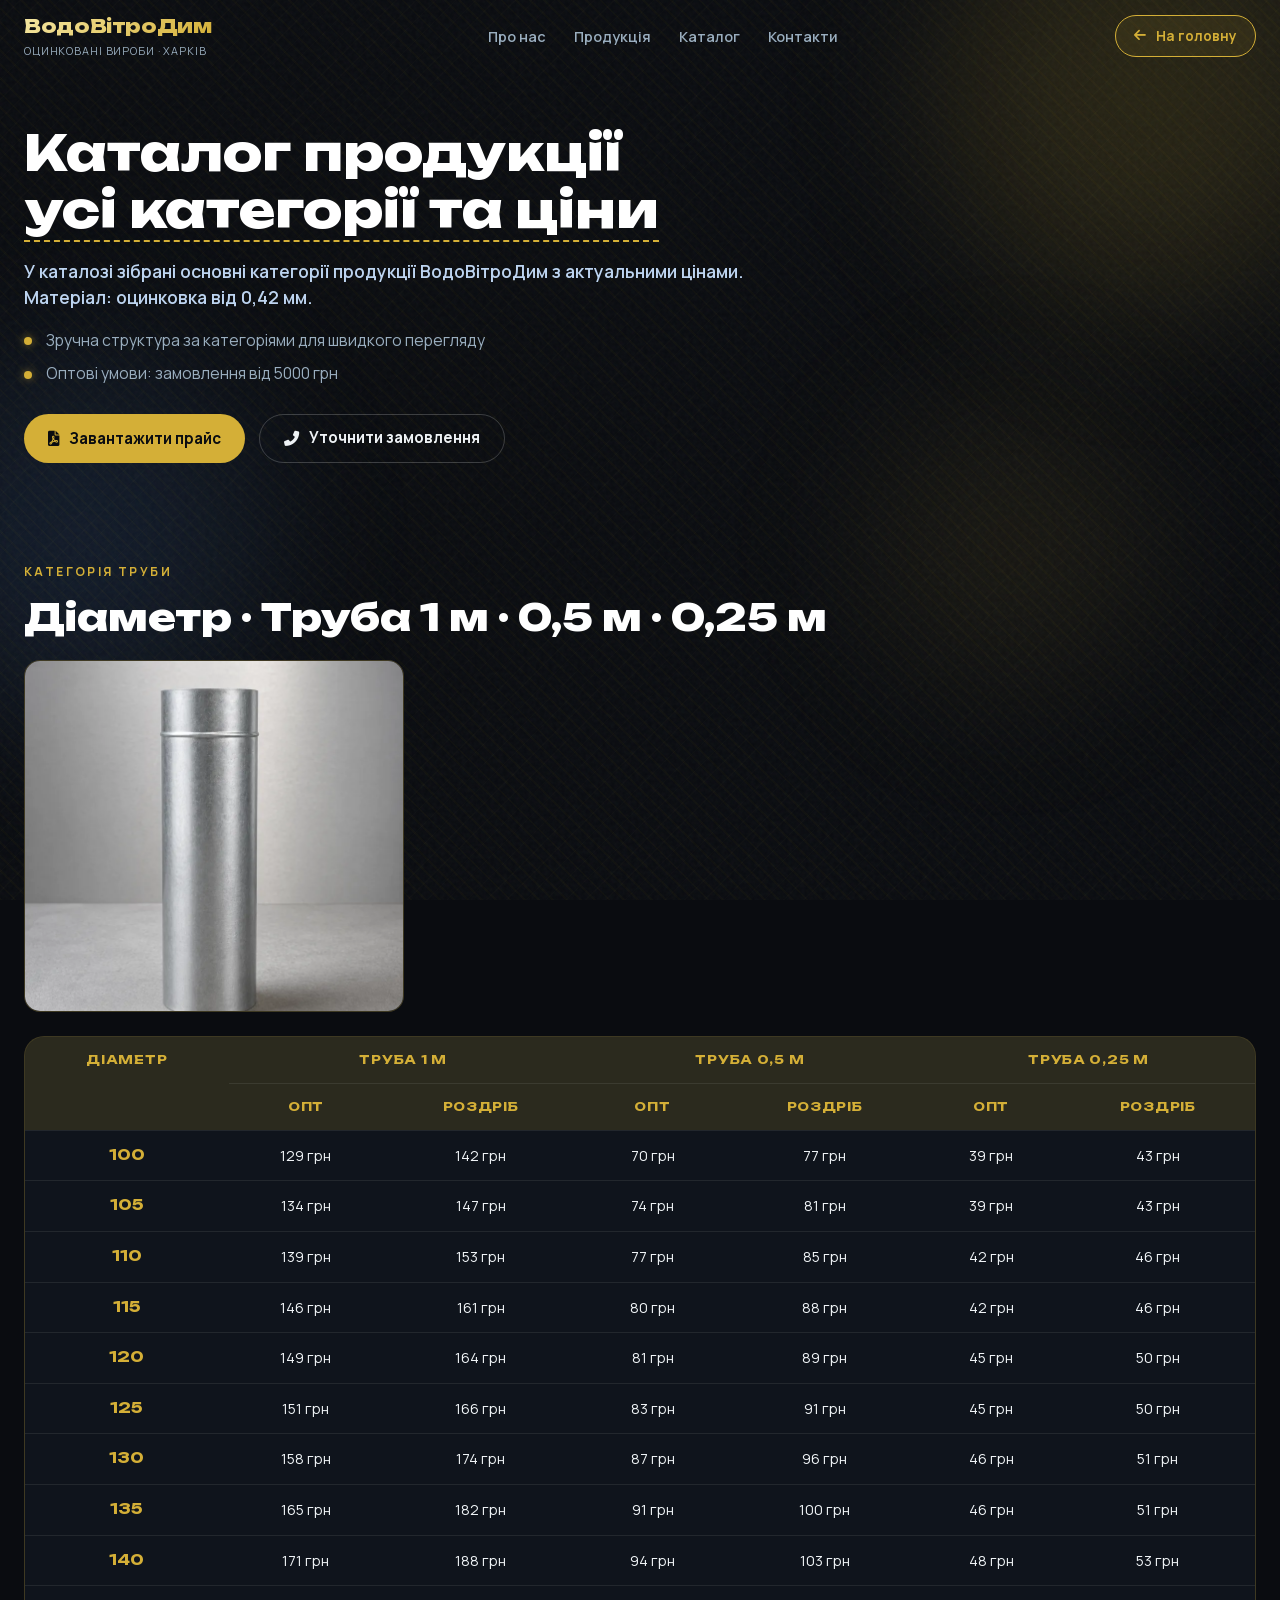
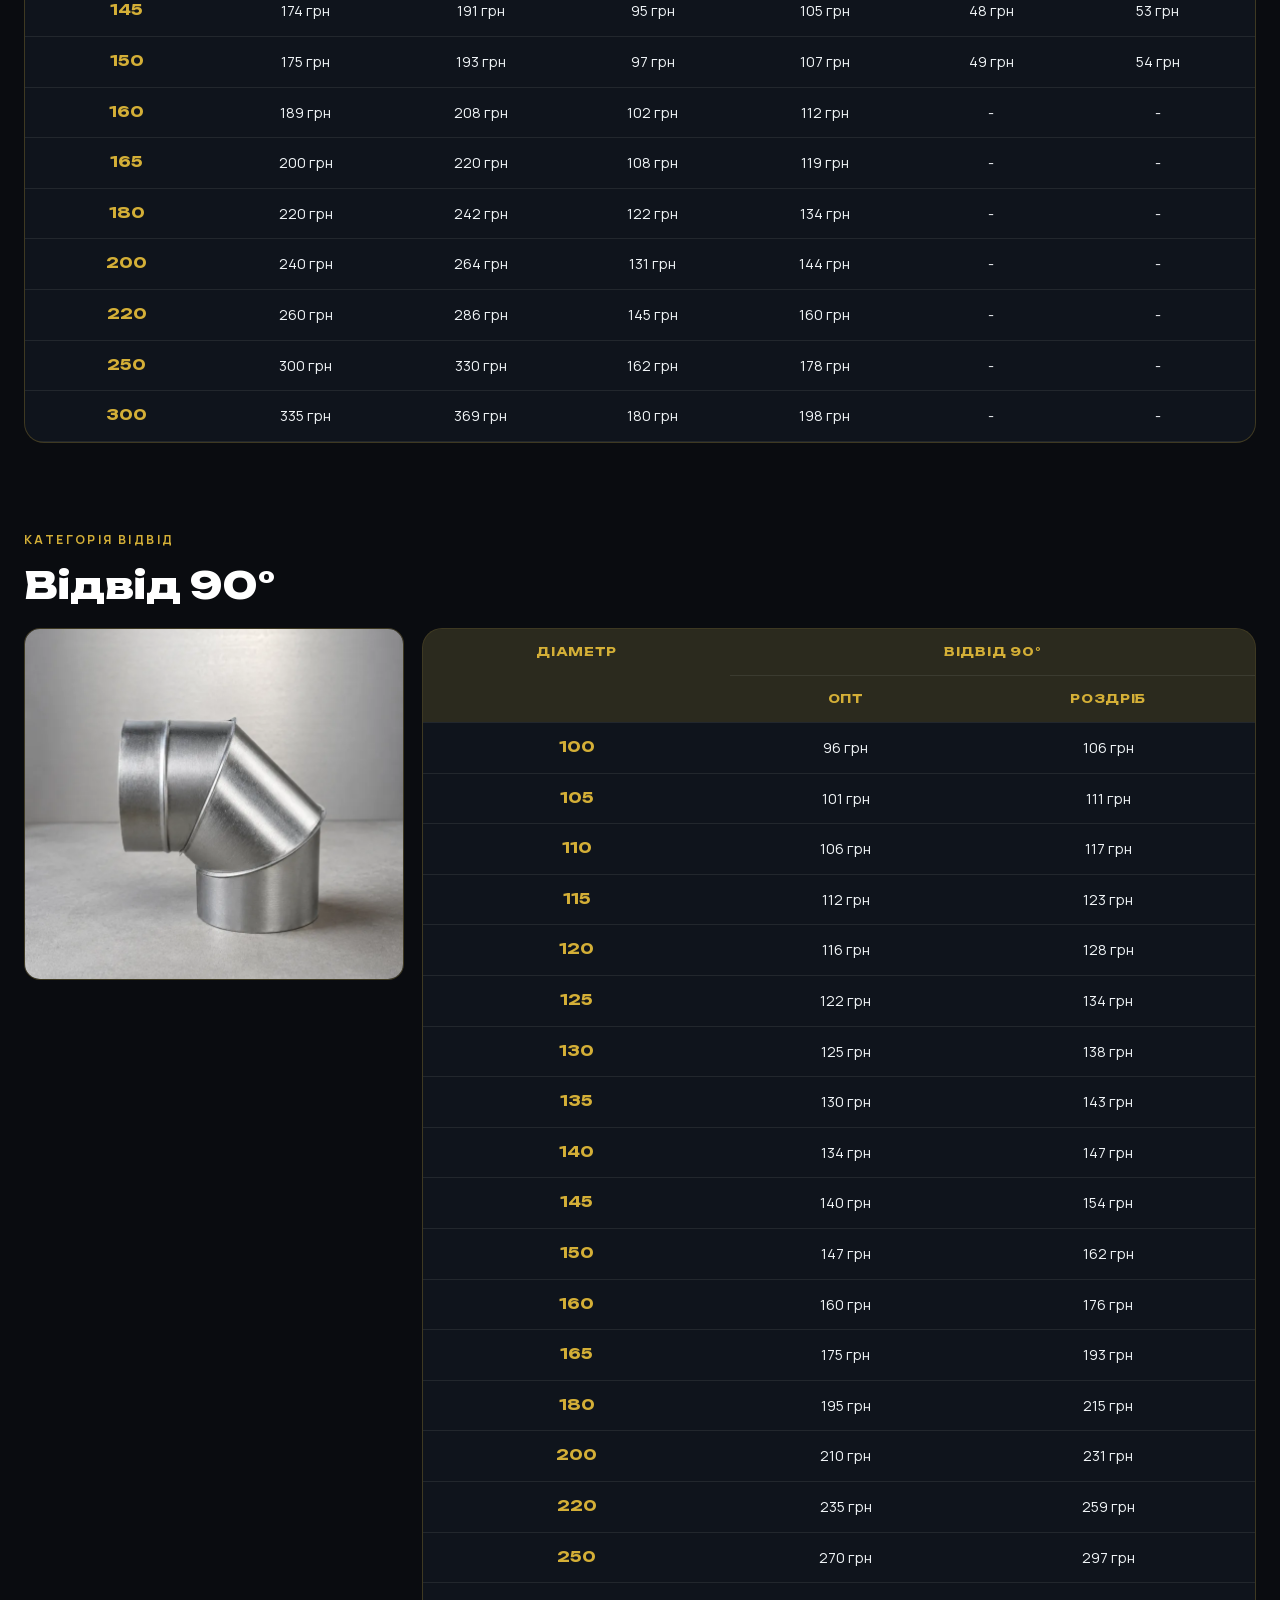
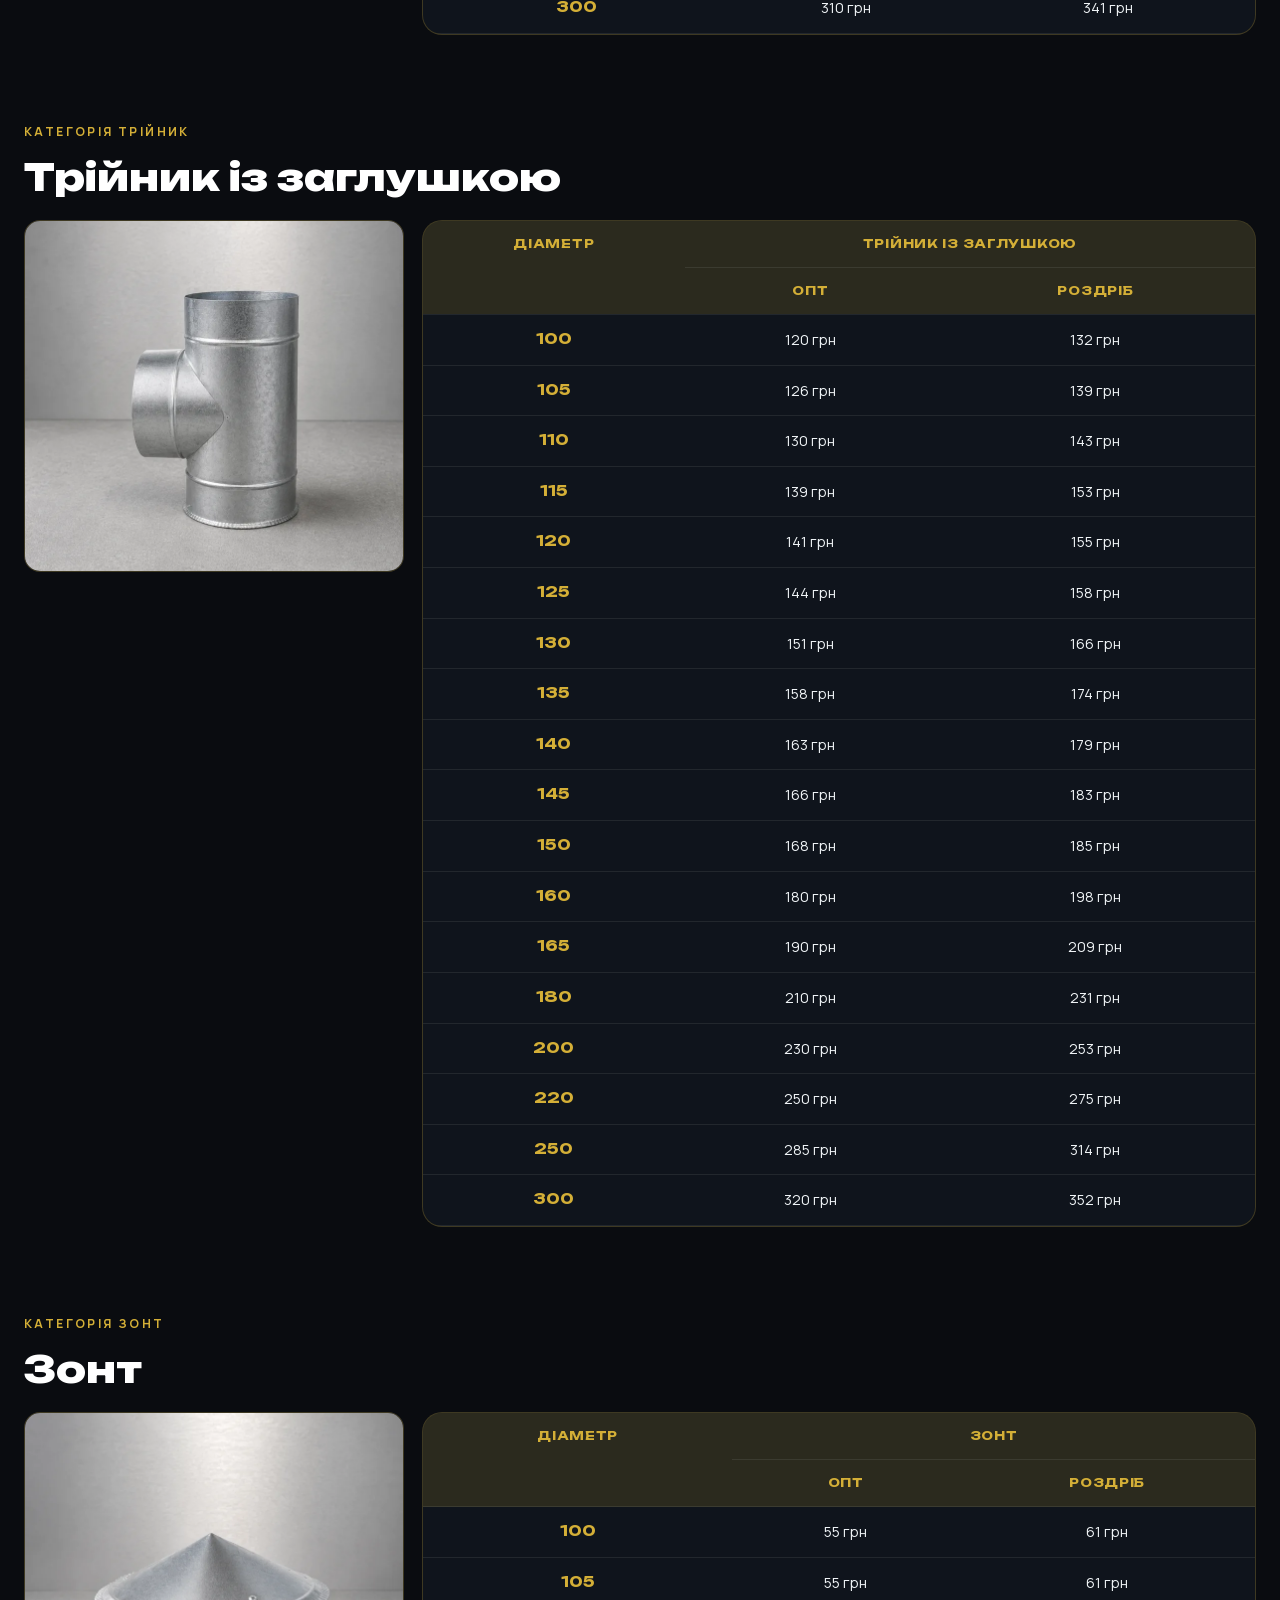
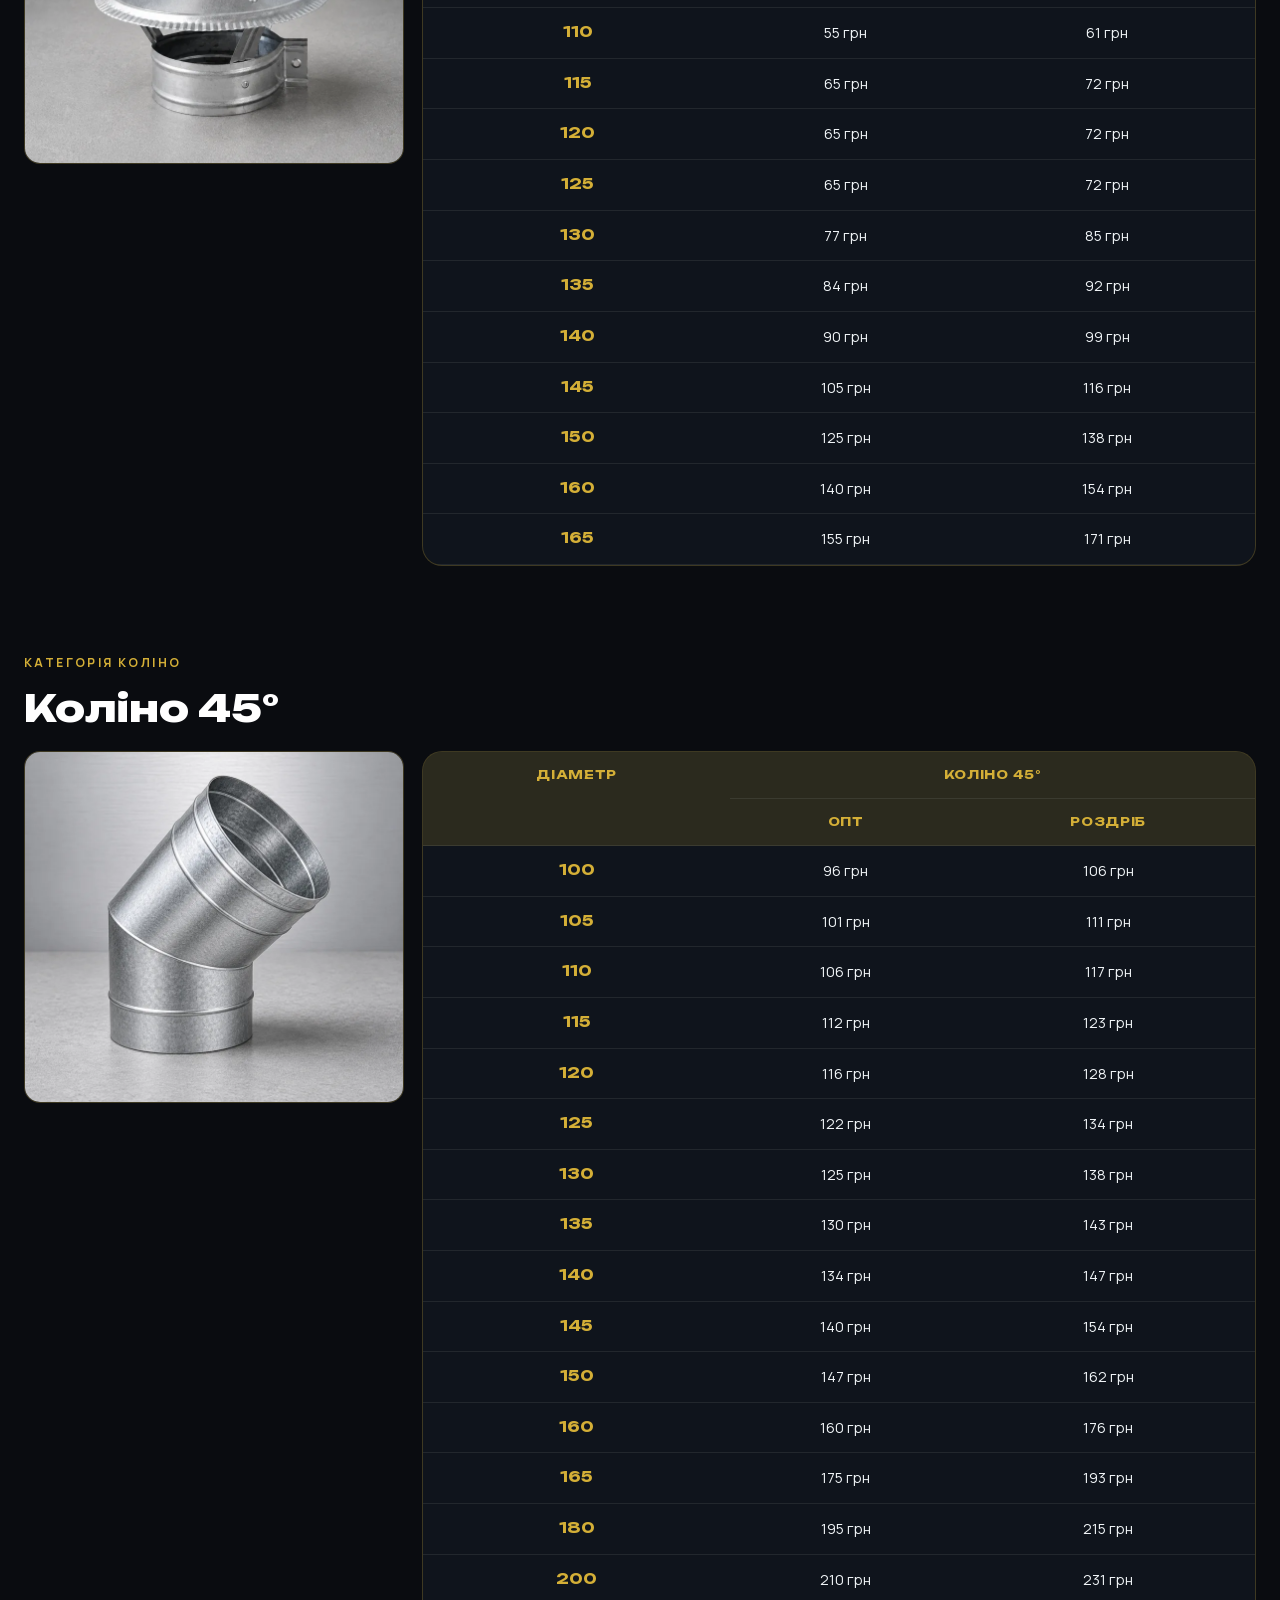
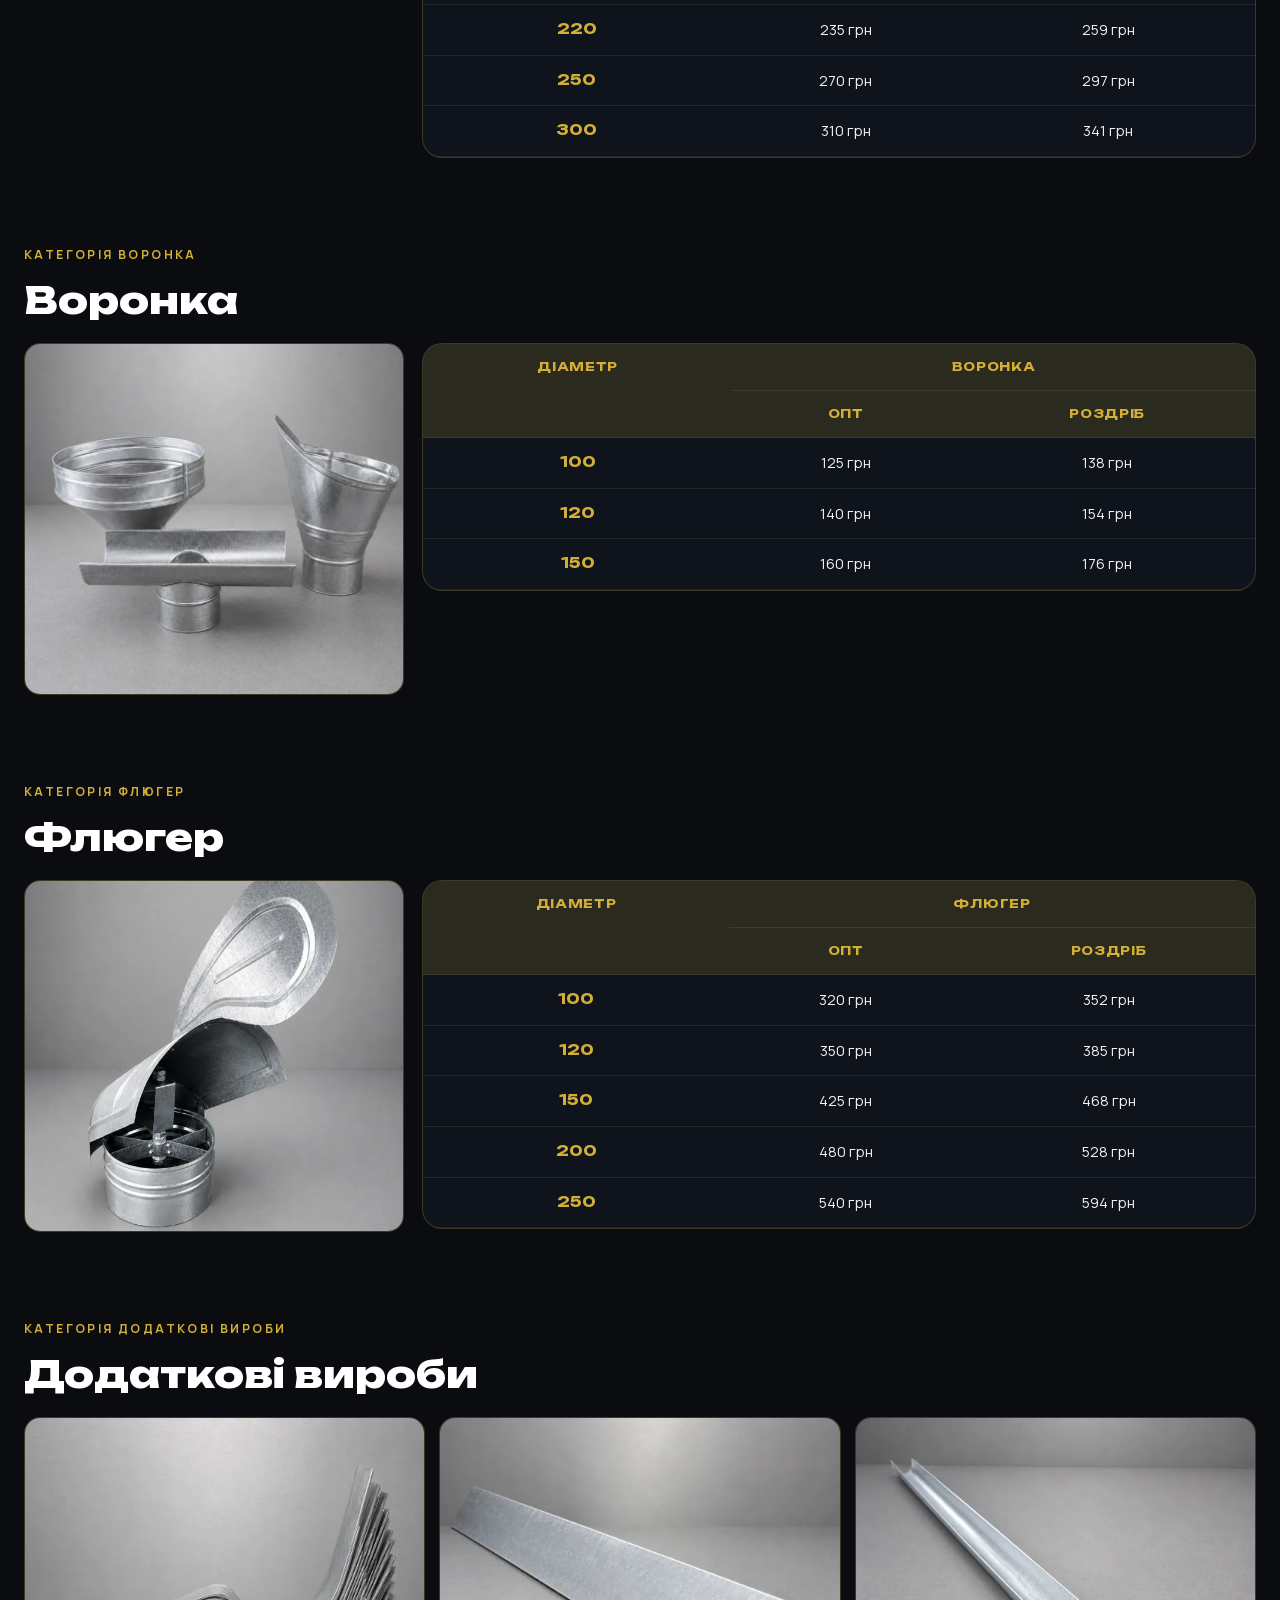
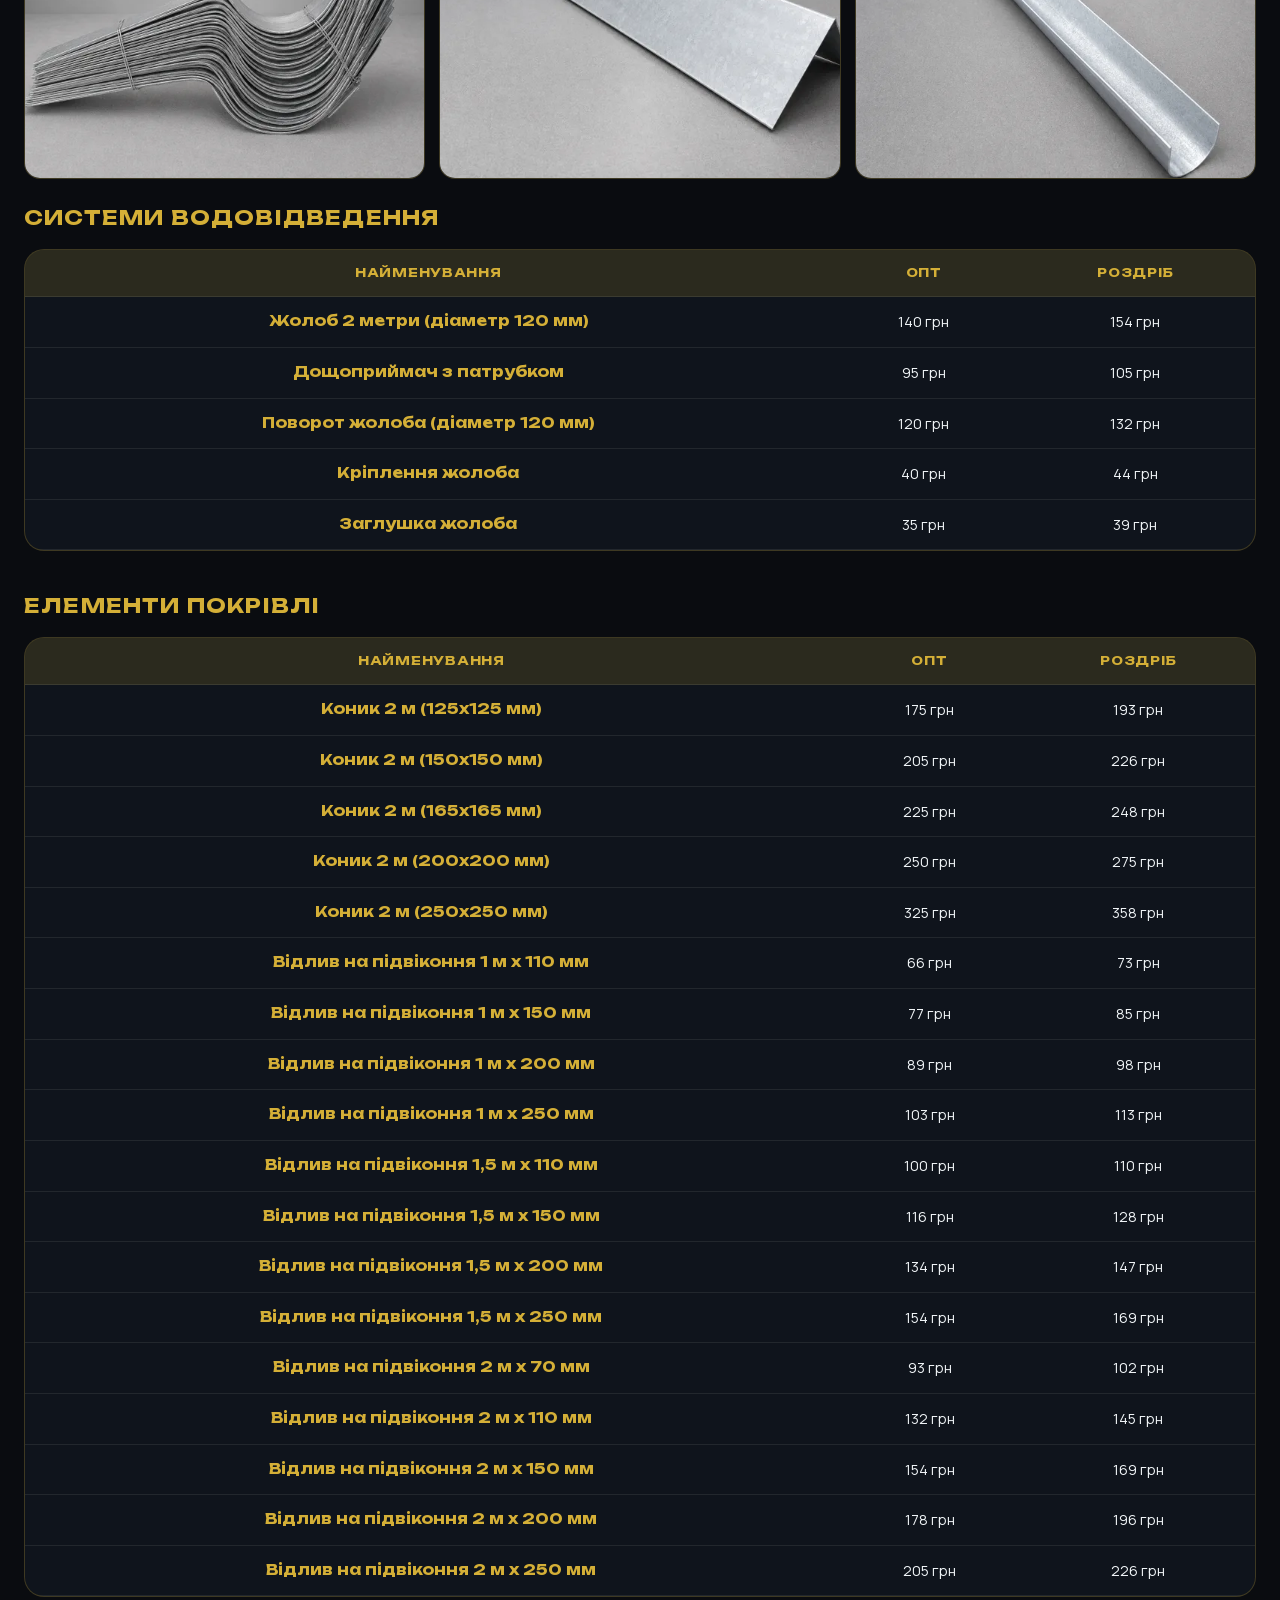
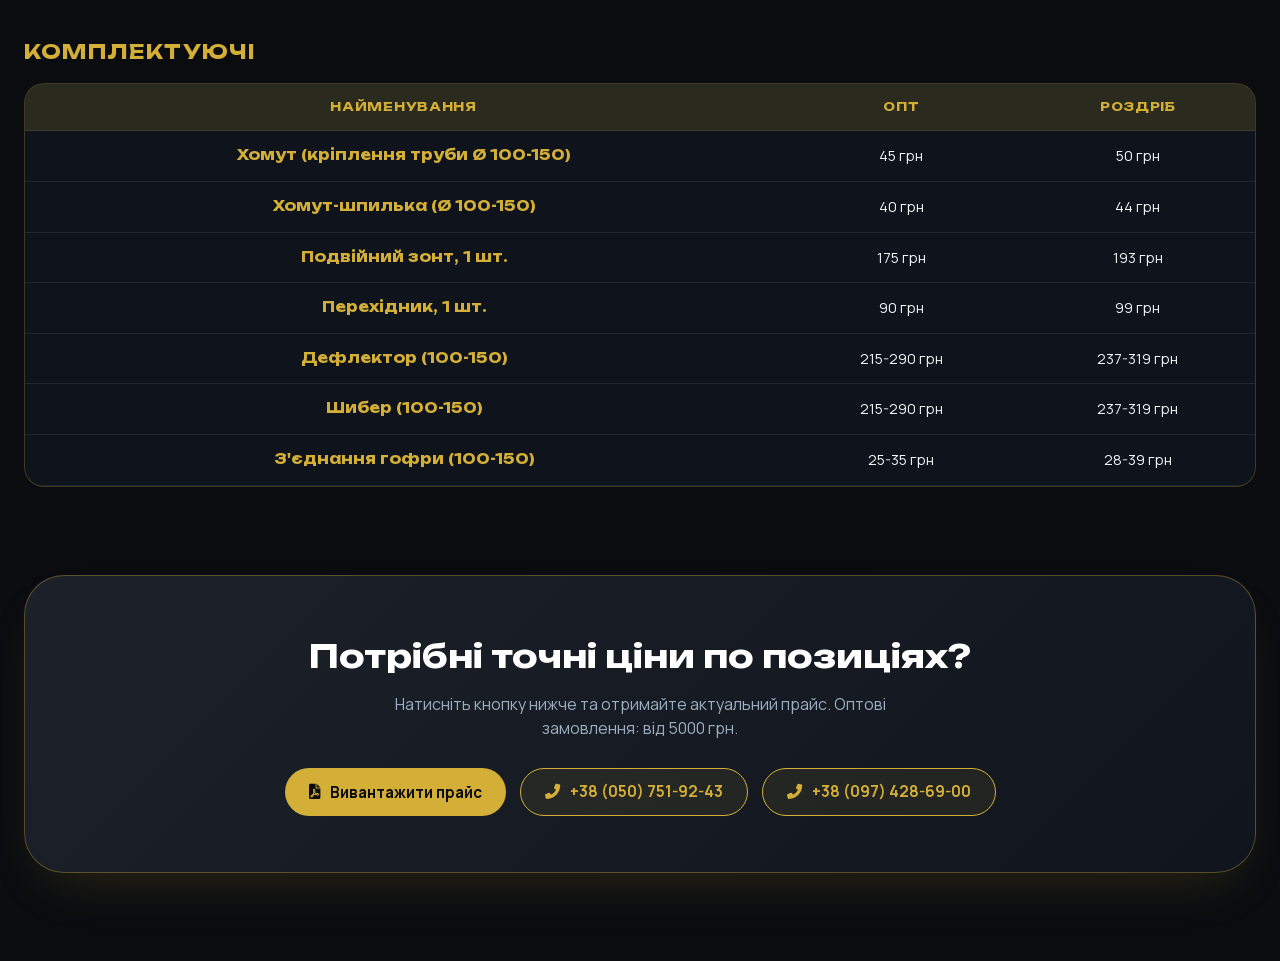
==== commit 4ec6353a: "fix" ====
--- a/catalog.html
+++ b/catalog.html
@@ -6,24 +6,24 @@
   <meta name="viewport" content="width=device-width, initial-scale=1.0, viewport-fit=cover">
   <title>Каталог жестяних виробів | ВодоВітроДим</title>
   <meta name="description"
-    content="Каталог продукції ВодоВітроДим: труби та елементи за діаметром, додаткові вироби, оцинковка 0,42 мм, опт від 5000 грн.">
+    content="Каталог продукції ВодоВітроДим: труби та елементи за діаметром, додаткові вироби, оцинковка від 0,42 мм, опт від 5000 грн.">
   <meta name="theme-color" content="#0A0C10">
   <link rel="icon" href="/favicon.png" sizes="any">
   <link rel="apple-touch-icon" href="/apple-touch-icon.png" sizes="180x180">
   <link rel="manifest" href="/site.webmanifest">
-  <link rel="stylesheet" href="critical.min.css">
+  <link rel="stylesheet" href="critical.min.css?v=20260608-4">
+  <link rel="prefetch" href="index.html">
+  <link rel="prefetch" href="images/hero-900.webp" as="image">
   <link rel="preload" href="webfonts/manrope-600-cyrillic.woff2" as="font" type="font/woff2" crossorigin>
   <link rel="preload" href="webfonts/unbounded-700-cyrillic.woff2" as="font" type="font/woff2" crossorigin>
   <link rel="preload" href="webfonts/fa-solid-900.woff2" as="font" type="font/woff2" crossorigin>
-  <link rel="stylesheet" href="fonts.min.css" media="print" onload="this.media='all'">
-  <link rel="stylesheet" href="icons.min.css" media="print" onload="this.media='all'">
-  <link rel="stylesheet" href="styles.min.css" media="print" onload="this.media='all'">
-  <link rel="stylesheet" href="catalog.min.css" media="print" onload="this.media='all'">
+  <link rel="stylesheet" href="styles.min.css?v=20260608-4">
+  <link rel="stylesheet" href="catalog.min.css?v=20260608-4">
+  <link rel="stylesheet" href="fonts.min.css?v=20260608-4" media="print" onload="this.media='all'">
+  <link rel="stylesheet" href="icons.min.css?v=20260608-4" media="print" onload="this.media='all'">
   <noscript>
-    <link rel="stylesheet" href="fonts.min.css">
-    <link rel="stylesheet" href="icons.min.css">
-    <link rel="stylesheet" href="styles.min.css">
-    <link rel="stylesheet" href="catalog.min.css">
+    <link rel="stylesheet" href="fonts.min.css?v=20260608-4">
+    <link rel="stylesheet" href="icons.min.css?v=20260608-4">
   </noscript>
 </head>
 
@@ -56,11 +56,11 @@
     <div class="container">
       <section class="section section--from-left visible catalog-hero" aria-labelledby="catalog-heading">
         <div class="catalog-hero__content">
-          <div class="section-label">КАТАЛОГ</div>
+       
           <h1 class="hero-title" id="catalog-heading">Каталог продукції<br><span class="hero-accent">усі категорії та
               ціни</span></h1>
           <p class="hero-lead">У каталозі зібрані основні категорії продукції ВодоВітроДим з актуальними цінами.<br>
-            Матеріал: оцинковка 0,42 мм.</p>
+            Матеріал: оцинковка від 0,42 мм.</p>
           <ul class="hero-bullets">
             <li>Зручна структура за категоріями для швидкого перегляду</li>
             <li>Оптові умови: замовлення від 5000 грн</li>
@@ -1062,8 +1062,8 @@
     </div>
   </main>
 
-  <script src="analytics.min.js" defer></script>
-  <script src="main.js" defer></script>
+  <script src="analytics.min.js?v=20260608-4" defer></script>
+  <script src="main.js?v=20260608-4" defer></script>
 </body>
 
 </html>
--- a/critical.min.css
+++ b/critical.min.css
@@ -1 +1 @@
-:root{--bg:#0A0C10;--surface:rgba(17,22,30,0.88);--surface-2:rgba(30,35,44,0.75);--gold:#D4AF37;--gold-light:#EBCB5E;--text:#EFF3F6;--muted:#9aaebf;--header-h:72px;--radius:24px;--font-display:"Unbounded","Manrope",system-ui,sans-serif;--font-body:"Manrope",system-ui,sans-serif;}*,*::before,*::after{box-sizing:border-box;margin:0;padding:0;}html{overflow-x:hidden;scroll-padding-top:calc(var(--header-h)+16px);}body{background:var(--bg);color:var(--text);font-family:var(--font-body);line-height:1.5;overflow-x:hidden;}.orb{position:fixed;border-radius:50%;filter:blur(80px);pointer-events:none;z-index:0;}.orb-1{width:420px;height:420px;top:-120px;right:-80px;background:rgba(212,175,55,0.14);}.orb-2{width:360px;height:360px;bottom:20%;left:-100px;background:rgba(80,140,220,0.12);}.orb-3{width:280px;height:280px;top:45%;right:10%;background:rgba(212,175,55,0.08);}img,picture{max-width:100%;}.container{width:100%;max-width:1280px;margin:0 auto;padding:0 24px;position:relative;z-index:2;}.site-header{position:fixed;top:0;left:0;right:0;z-index:100;height:var(--header-h);}.site-header.is-scrolled{background:rgba(10,12,16,0.82);backdrop-filter:blur(14px);-webkit-backdrop-filter:blur(14px);border-bottom:1px solid rgba(212,175,55,0.25);}.header-inner{height:var(--header-h);display:flex;align-items:center;justify-content:space-between;gap:20px;}.logo{text-decoration:none;color:inherit;}.logo__name{display:block;font-family:var(--font-display);font-size:1.15rem;font-weight:800;background:linear-gradient(135deg,#F5E7A3,var(--gold));-webkit-background-clip:text;background-clip:text;color:transparent;}.logo p{font-size:0.68rem;color:var(--muted);margin-top:2px;}.nav-desktop{display:flex;gap:28px;list-style:none;}.nav-desktop a{color:var(--muted);text-decoration:none;font-weight:600;}.btn{display:inline-flex;align-items:center;gap:10px;padding:12px 24px;border-radius:60px;font-weight:700;text-decoration:none;border:none;cursor:pointer;font-family:inherit;}.btn-gold{background:var(--gold);color:var(--bg);}.btn-outline{border:1.5px solid var(--gold);color:var(--gold);background:rgba(212,175,55,0.08);}.btn-ghost{border:1px solid rgba(255,255,255,0.2);color:var(--text);background:transparent;}.btn-sm{padding:10px 18px;font-size:0.85rem;}.page-main{padding-top:calc(var(--header-h)+24px);}.catalog-page .page-main{padding-top:calc(var(--header-h)+72px);}.hero{display:grid;grid-template-columns:1.05fr 0.95fr;gap:48px;align-items:center;}.hero.section{opacity:1;transform:none;}.hero-title{font-family:var(--font-display);font-size:clamp(2rem,5vw,3.1rem);font-weight:800;line-height:1.15;color:#fff;}.hero-visual{position:relative;border-radius:32px;overflow:hidden;min-height:380px;}.hero-visual picture,.hero-visual img{display:block;width:100%;min-height:380px;object-fit:cover;}@media (max-width:900px){.hero{grid-template-columns:1fr;}.nav-desktop{display:none;}}
+:root{--bg:#0A0C10;--surface:rgba(17,22,30,0.88);--surface-2:rgba(30,35,44,0.75);--gold:#D4AF37;--gold-light:#EBCB5E;--text:#EFF3F6;--muted:#9aaebf;--header-h:72px;--header-real-h:var(--header-h);--header-gap:24px;--radius:24px;--font-display:"Unbounded","Manrope",system-ui,sans-serif;--font-body:"Manrope",system-ui,sans-serif;}*,*::before,*::after{box-sizing:border-box;margin:0;padding:0;}html{overflow-x:hidden;scroll-padding-top:calc(var(--header-h) + 16px);}body{background:var(--bg);color:var(--text);font-family:var(--font-body);line-height:1.5;overflow-x:hidden;padding-top:calc(var(--header-real-h) + var(--header-gap) + env(safe-area-inset-top));}.orb{position:fixed;border-radius:50%;filter:blur(80px);pointer-events:none;z-index:0;}.orb-1{width:420px;height:420px;top:-120px;right:-80px;background:rgba(212,175,55,0.14);}.orb-2{width:360px;height:360px;bottom:20%;left:-100px;background:rgba(80,140,220,0.12);}.orb-3{width:280px;height:280px;top:45%;right:10%;background:rgba(212,175,55,0.08);}img,picture{max-width:100%;}.container{width:100%;max-width:1280px;margin:0 auto;padding:0 24px;position:relative;z-index:2;}.site-header{position:fixed;top:0;left:0;right:0;z-index:100;height:var(--header-h);}.site-header.is-scrolled{background:rgba(10,12,16,0.82);backdrop-filter:blur(14px);-webkit-backdrop-filter:blur(14px);border-bottom:1px solid rgba(212,175,55,0.25);}.header-inner{height:var(--header-h);display:flex;align-items:center;justify-content:space-between;gap:20px;}.logo{text-decoration:none;color:inherit;}.logo__name{display:block;font-family:var(--font-display);font-size:1.15rem;font-weight:800;background:linear-gradient(135deg,#F5E7A3,var(--gold));-webkit-background-clip:text;background-clip:text;color:transparent;}.logo p{font-size:0.68rem;color:var(--muted);margin-top:2px;}.nav-desktop{display:flex;gap:28px;list-style:none;}.nav-desktop a{color:var(--muted);text-decoration:none;font-weight:600;}.btn{display:inline-flex;align-items:center;gap:10px;padding:12px 24px;border-radius:60px;font-weight:700;text-decoration:none;border:none;cursor:pointer;font-family:inherit;}.btn-gold{background:var(--gold);color:var(--bg);}.btn-outline{border:1.5px solid var(--gold);color:var(--gold);background:rgba(212,175,55,0.08);}.btn-ghost{border:1px solid rgba(255,255,255,0.2);color:var(--text);background:transparent;}.btn-sm{padding:10px 18px;font-size:0.85rem;}.page-main{padding-top:0;}.catalog-page .page-main{--header-gap:30px;}.hero{display:grid;grid-template-columns:1.05fr 0.95fr;gap:48px;align-items:center;}.hero.section{opacity:1;transform:none;}.hero-title{font-family:var(--font-display);font-size:clamp(2rem,5vw,3.1rem);font-weight:800;line-height:1.15;color:#fff;}.hero-visual{position:relative;border-radius:32px;overflow:hidden;min-height:380px;}.hero-visual picture,.hero-visual img{display:block;width:100%;min-height:380px;object-fit:cover;}@media (max-width:900px){.hero{grid-template-columns:1fr;}.nav-desktop{display:none;}}
--- a/styles.min.css
+++ b/styles.min.css
@@ -1 +1 @@
-::selection{background:#D4AF37;color:#0A0C10;}:root{--bg:#0A0C10;--surface:rgba(17,22,30,0.88);--surface-2:rgba(30,35,44,0.75);--gold:#D4AF37;--gold-light:#EBCB5E;--text:#EFF3F6;--muted:#9aaebf;--accent-blue:rgba(80,140,220,0.12);--header-h:72px;--radius:24px;--font-display:'Unbounded','Manrope',sans-serif;--font-body:'Manrope',system-ui,sans-serif;}*{margin:0;padding:0;box-sizing:border-box;}html{scroll-behavior:smooth;scroll-padding-top:calc(var(--header-h)+16px);overflow-x:hidden;overflow-x:clip;}body{background-color:var(--bg);font-family:var(--font-body);color:var(--text);overflow-x:hidden;overflow-x:clip;line-height:1.5;-webkit-text-size-adjust:100%;}img,video,svg:not(.icon-svg){max-width:100%;}body::before{content:"";position:fixed;inset:0;background-image:repeating-linear-gradient(45deg,rgba(255,215,0,0.025) 0 2px,transparent 2px 10px),repeating-linear-gradient(135deg,rgba(200,180,100,0.02) 0 1px,transparent 1px 14px);pointer-events:none;z-index:0;}body::after{content:"";position:fixed;inset:0;opacity:0.04;pointer-events:none;z-index:1;background-image:url("data:image/svg+xml,%3Csvg viewBox='0 0 256 256' xmlns='http://www.w3.org/2000/svg'%3E%3Cfilter id='n'%3E%3CfeTurbulence type='fractalNoise' baseFrequency='0.85' numOctaves='4' stitchTiles='stitch'/%3E%3C/filter%3E%3Crect width='100%25' height='100%25' filter='url(%23n)'/%3E%3C/svg%3E");}.orb{position:fixed;border-radius:50%;filter:blur(80px);pointer-events:none;z-index:0;}.orb-1{width:420px;height:420px;top:-120px;right:-80px;background:rgba(212,175,55,0.14);}.orb-2{width:360px;height:360px;bottom:20%;left:-100px;background:var(--accent-blue);}.orb-3{width:280px;height:280px;top:45%;right:10%;background:rgba(212,175,55,0.08);}.container{width:100%;max-width:1280px;margin:0 auto;padding:0 24px;position:relative;z-index:2;}.display-title,.hero-title,.manufacturer-title,.products-title,.section-heading{font-family:var(--font-display);}.site-header{position:fixed;top:0;left:0;right:0;z-index:100;height:var(--header-h);transition:background 0.35s,border-color 0.35s,box-shadow 0.35s;}.site-header.is-scrolled{background:rgba(10,12,16,0.82);backdrop-filter:blur(14px);-webkit-backdrop-filter:blur(14px);border-bottom:1px solid rgba(212,175,55,0.25);box-shadow:0 8px 32px rgba(0,0,0,0.35);}.header-inner{height:var(--header-h);display:flex;align-items:center;justify-content:space-between;gap:20px;}.logo{text-decoration:none;color:inherit;flex-shrink:0;}.logo__name{display:block;font-family:var(--font-display);font-size:1.15rem;font-weight:800;letter-spacing:-0.02em;background:linear-gradient(135deg,#F5E7A3,var(--gold));-webkit-background-clip:text;background-clip:text;color:transparent;}.logo p{font-size:0.68rem;letter-spacing:0.08em;text-transform:uppercase;color:var(--muted);margin-top:2px;}.nav-desktop{display:flex;align-items:center;gap:28px;list-style:none;}.nav-desktop a{color:var(--muted);text-decoration:none;font-size:0.9rem;font-weight:600;transition:color 0.2s;}.nav-desktop a:hover{color:var(--gold);}.header-actions{display:flex;align-items:center;gap:12px;}.burger{display:none;width:44px;height:44px;border:1px solid rgba(212,175,55,0.35);border-radius:12px;background:rgba(30,35,44,0.6);color:var(--gold);font-size:1.2rem;cursor:pointer;}.nav-mobile{display:none;position:fixed;inset:0;z-index:110;background:rgba(10,12,16,0.96);backdrop-filter:blur(12px);flex-direction:column;align-items:center;justify-content:center;gap:28px;padding:80px 24px;opacity:0;pointer-events:none;transition:opacity 0.3s;}.nav-mobile.is-open{opacity:1;pointer-events:auto;}.nav-mobile a{font-family:var(--font-display);font-size:1.25rem;color:var(--text);text-decoration:none;font-weight:600;}.nav-mobile-close{position:absolute;top:14px;right:24px;width:44px;height:44px;border:1px solid rgba(212,175,55,0.35);border-radius:12px;background:rgba(30,35,44,0.85);color:var(--gold);font-size:1.35rem;cursor:pointer;z-index:111;display:flex;align-items:center;justify-content:center;}.burger.is-open{visibility:hidden;opacity:0;pointer-events:none;}.btn{display:inline-flex;align-items:center;justify-content:center;gap:10px;padding:12px 24px;border-radius:60px;font-weight:700;font-size:0.95rem;cursor:pointer;transition:transform 0.2s,box-shadow 0.2s,background 0.2s,color 0.2s;text-decoration:none;border:none;font-family:inherit;}.btn-gold{background:var(--gold);color:var(--bg);}.btn-gold:hover{background:var(--gold-light);transform:translateY(-2px);box-shadow:0 10px 28px rgba(212,175,55,0.35);}.btn-outline{background:rgba(212,175,55,0.08);border:1.5px solid var(--gold);color:var(--gold);}.btn-outline:hover{background:var(--gold);color:var(--bg);}.btn-ghost{background:transparent;border:1px solid rgba(255,255,255,0.2);color:var(--text);}.btn-ghost:hover{border-color:var(--gold);color:var(--gold);}.btn-sm{padding:10px 18px;font-size:0.85rem;}.section{margin:88px 0;opacity:0;transition:opacity 0.8s cubic-bezier(0.22,1,0.36,1),transform 0.8s cubic-bezier(0.22,1,0.36,1);}.section--from-left{transform:translateX(-72px);}.section--from-right{transform:translateX(72px);}.section.visible{opacity:1;transform:translateX(0);}.reveal-from-left,.reveal-from-right{opacity:0;transition:opacity 0.6s ease,transform 0.6s ease;}.reveal-from-left{transform:translateX(-40px);}.reveal-from-right{transform:translateX(40px);}.section.visible .reveal-from-left,.section.visible .reveal-from-right{opacity:1;transform:translateX(0);}@media (prefers-reduced-motion:reduce){.section,.reveal-from-left,.reveal-from-right{transition:none;opacity:1;transform:none;}}.section-label{font-size:0.75rem;font-weight:700;letter-spacing:0.2em;text-transform:uppercase;color:var(--gold);margin-bottom:14px;}.section-heading{font-size:clamp(1.75rem,4vw,2.35rem);font-weight:800;line-height:1.2;color:#fff;margin-bottom:20px;}.section-heading span{display:block;}.page-main{padding-top:calc(var(--header-h)+24px);overflow-x:clip;}.hero{display:grid;grid-template-columns:1.05fr 0.95fr;gap:48px;align-items:center;padding-bottom:32px;width:100%;min-width:0;}.hero-content,.hero-visual{min-width:0;max-width:100%;}.hero.section.section--from-left,.hero.section.section--from-right{transform:none;opacity:1;}.badge-ukraine{display:inline-flex;align-items:center;gap:10px;background:var(--surface-2);padding:8px 18px;border-radius:40px;font-weight:600;font-size:0.88rem;border:1px solid rgba(212,175,55,0.25);margin-bottom:20px;}.badge-ukraine i{color:var(--gold);}.hero-title{font-size:clamp(2rem,5vw,3.1rem);font-weight:800;line-height:1.15;color:#fff;overflow-wrap:break-word;}.hero-accent{color:#fff;border-bottom:2px dashed var(--gold);}.hero-lead{margin-top:20px;font-size:1.1rem;color:#BDD4F0;font-weight:600;}.hero-bullets{list-style:none;margin-top:18px;}.hero-bullets li{position:relative;padding-left:22px;margin-bottom:10px;color:var(--muted);font-size:0.98rem;}.hero-bullets li::before{content:"";position:absolute;left:0;top:0.55em;width:8px;height:8px;border-radius:50%;background:var(--gold);box-shadow:0 0 8px rgba(212,175,55,0.6);}.hero-cta{display:flex;flex-wrap:wrap;gap:14px;margin-top:28px;}.hero-visual{position:relative;border-radius:32px;overflow:hidden;min-height:380px;border:1px solid rgba(212,175,55,0.3);box-shadow:0 24px 60px -20px rgba(0,0,0,0.6);}.hero-visual picture{display:block;width:100%;height:100%;min-height:380px;}.hero-visual img{width:100%;max-width:100%;height:100%;object-fit:cover;display:block;min-height:380px;}.hero-visual-overlay{position:absolute;inset:0;background:linear-gradient(160deg,rgba(10,12,16,0.15) 0%,rgba(10,12,16,0.75) 100%);}.hero-visual-caption{position:absolute;bottom:0;left:0;right:0;padding:24px;font-weight:600;font-size:0.95rem;background:linear-gradient(transparent,rgba(10,12,16,0.9));}.hero-visual-icons{position:absolute;top:20px;right:20px;display:flex;gap:10px;}.hero-visual-icons span{width:44px;height:44px;border-radius:12px;background:rgba(10,12,16,0.65);backdrop-filter:blur(8px);border:1px solid rgba(212,175,55,0.35);display:flex;align-items:center;justify-content:center;color:var(--gold);font-size:1.1rem;}.trust-strip{display:grid;grid-template-columns:repeat(5,1fr);gap:16px;padding:28px 0 8px;border-top:1px solid rgba(212,175,55,0.15);border-bottom:1px solid rgba(212,175,55,0.15);margin-bottom:24px;}.trust-item{text-align:center;padding:16px 8px;}.trust-item strong{display:block;font-family:var(--font-display);font-size:1.5rem;color:var(--gold);margin-bottom:4px;}.trust-item span{font-size:0.78rem;color:var(--muted);text-transform:uppercase;letter-spacing:0.06em;}.manufacturer{display:grid;grid-template-columns:1fr 1fr;gap:48px;align-items:start;}.manufacturer-title{font-size:clamp(1.6rem,3.5vw,2.25rem);font-weight:800;line-height:1.25;margin-bottom:24px;color:#fff;}.manufacturer-title span{display:block;}.manufacturer-text p{color:#BDD4F0;font-size:1.02rem;line-height:1.7;margin-bottom:16px;}.brand-highlight{color:var(--gold);}.manufacturer-location{display:inline-flex;align-items:center;gap:10px;margin-top:20px;padding:10px 20px;background:var(--surface-2);border-radius:40px;border:1px solid rgba(212,175,55,0.35);font-weight:600;}.manufacturer-location i{color:var(--gold);}.manufacturer-features{display:grid;grid-template-columns:1fr 1fr;gap:16px;}.manufacturer-feature{background:var(--surface-2);border-radius:var(--radius);padding:22px;border:1px solid rgba(212,175,55,0.22);transition:transform 0.25s,border-color 0.25s,box-shadow 0.25s;}.manufacturer-feature:hover{transform:translateY(-4px);border-color:rgba(212,175,55,0.5);box-shadow:0 14px 32px -12px rgba(212,175,55,0.25);}.icon-svg{width:32px;height:32px;color:var(--gold);margin-bottom:12px;}.manufacturer-feature h3{font-size:1rem;font-weight:700;margin-bottom:6px;}.manufacturer-feature p{font-size:0.88rem;color:var(--muted);line-height:1.5;}.geography-tile{text-align:center;display:flex;flex-direction:column;align-items:center;justify-content:center;min-height:120px;}.geography-tile .icon-svg{width:36px;height:36px;margin-bottom:12px;}.geography-tile h3{font-size:0.8rem;letter-spacing:0.12em;margin:0;}.products-header{margin-bottom:40px;max-width:640px;}.products-title{font-size:clamp(1.6rem,3.5vw,2.25rem);font-weight:800;line-height:1.2;margin-bottom:16px;color:#fff;}.products-intro{color:#BDD4F0;font-size:1.05rem;line-height:1.65;}.production-directions{display:flex;flex-wrap:wrap;justify-content:center;gap:12px;margin-bottom:36px;padding:22px 20px;border-radius:20px;background:rgba(30,35,44,0.55);border:1px solid rgba(212,175,55,0.28);}.direction-label{flex:1 1 220px;max-width:300px;min-width:0;overflow-wrap:break-word;font-family:var(--font-display);font-size:clamp(0.7rem,1.5vw,0.88rem);font-weight:700;text-transform:uppercase;letter-spacing:0.06em;line-height:1.35;text-align:center;padding:16px 14px;border-radius:14px;background:rgba(212,175,55,0.12);border:1px solid rgba(212,175,55,0.4);color:var(--gold);}a.direction-label--link{display:block;text-decoration:none;cursor:pointer;transition:background 0.2s ease,border-color 0.2s ease,color 0.2s ease,transform 0.2s ease;}a.direction-label--link:hover,a.direction-label--link:focus-visible{background:rgba(212,175,55,0.22);border-color:rgba(212,175,55,0.65);color:#fff;transform:translateY(-2px);}a.direction-label--link:focus-visible{outline:2px solid var(--gold);outline-offset:2px;}.products-catalog{margin-top:8px;}.products-grid{display:grid;grid-template-columns:repeat(4,1fr);gap:18px;}.product-card{background:var(--surface);border-radius:var(--radius);padding:18px;border:1px solid rgba(212,175,55,0.2);display:flex;flex-direction:column;transition:transform 0.3s,border-color 0.3s,box-shadow 0.3s;overflow:hidden;position:relative;}a.product-card{text-decoration:none;color:inherit;}.product-card::before{content:"";position:absolute;inset:0;background:linear-gradient(135deg,rgba(212,175,55,0.07),transparent 55%);opacity:0;transition:opacity 0.3s;pointer-events:none;}.product-card:hover{transform:translateY(-6px);border-color:rgba(212,175,55,0.5);box-shadow:0 20px 48px -16px rgba(212,175,55,0.28);}.product-card:hover::before{opacity:1;}.product-card--hit{border-color:rgba(212,175,55,0.5);}.product-card picture{display:block;width:100%;}.product-card-thumb{width:100%;height:280px;object-fit:cover;object-position:center;border-radius:14px;margin-bottom:12px;border:1px solid rgba(255,255,255,0.08);}.product-card-thumb--right{object-position:right;}.product-card h3{font-size:1rem;font-weight:700;line-height:1.35;margin-bottom:8px;}.product-card-desc{font-size:0.82rem;color:var(--muted);line-height:1.5;flex:1;margin-bottom:12px;}.product-card-price{font-family:var(--font-display);font-size:0.9rem;font-weight:700;color:var(--gold);margin:0 0 12px;letter-spacing:0.02em;}.product-badge{display:inline-block;font-size:0.65rem;font-weight:800;letter-spacing:0.06em;text-transform:uppercase;padding:4px 10px;border-radius:40px;margin-bottom:8px;background:rgba(212,175,55,0.12);color:var(--gold);border:1px solid rgba(212,175,55,0.3);width:fit-content;}.product-badge--hit{background:var(--gold);color:var(--bg);border-color:var(--gold);}.product-tags{display:flex;flex-wrap:wrap;gap:6px;margin-top:auto;}.product-tag{font-size:0.72rem;font-weight:600;padding:5px 10px;border-radius:8px;background:rgba(30,35,44,0.9);color:#BDD4F0;border:1px solid rgba(212,175,55,0.18);}.why-grid{display:grid;grid-template-columns:repeat(3,1fr);gap:20px;}.why-card{background:var(--surface);border-radius:var(--radius);padding:28px;border:1px solid rgba(212,175,55,0.18);transition:transform 0.25s,border-color 0.25s;}.why-card:hover{transform:translateY(-4px);border-color:rgba(212,175,55,0.4);}.why-card .icon-svg{width:36px;height:36px;margin-bottom:16px;}.why-card h3{font-size:1.1rem;margin-bottom:10px;}.why-card p{font-size:0.92rem;color:var(--muted);line-height:1.55;}.steps-grid{display:grid;grid-template-columns:repeat(3,1fr);gap:24px;margin-top:40px;}.step-card{position:relative;padding:32px 28px 28px;background:var(--surface);border-radius:var(--radius);border:1px solid rgba(212,175,55,0.2);}.step-card::after{content:"";position:absolute;top:50%;right:-14px;width:28px;height:2px;background:linear-gradient(90deg,var(--gold),transparent);display:none;}.step-num{font-family:var(--font-display);font-size:2.5rem;font-weight:800;color:rgba(212,175,55,0.25);line-height:1;margin-bottom:12px;}.step-card h3{font-size:1.1rem;margin-bottom:8px;color:var(--gold);}.step-card p{font-size:0.92rem;color:var(--muted);line-height:1.55;}.faq-intro{color:var(--muted);max-width:640px;margin-bottom:28px;line-height:1.65;}.faq-list{display:flex;flex-direction:column;gap:12px;max-width:800px;}.faq-item{background:var(--surface);border:1px solid rgba(212,175,55,0.2);border-radius:16px;overflow:hidden;}.faq-item summary{padding:18px 22px;font-weight:700;cursor:pointer;list-style:none;color:var(--text);}.faq-item summary::-webkit-details-marker{display:none;}.faq-item summary::after{content:"+";float:right;color:var(--gold);font-size:1.2rem;}.faq-item[open] summary::after{content:"−";}.faq-answer{padding:0 22px 18px;}.faq-answer p{color:var(--muted);line-height:1.65;font-size:0.95rem;}.faq-answer a{color:#BDD4F0;text-decoration:none;}.faq-answer a:hover{color:var(--gold);}.cta-section{text-align:center;padding:56px 40px;border-radius:40px;background:linear-gradient(135deg,rgba(30,35,44,0.95),rgba(17,22,30,0.98));border:1px solid rgba(212,175,55,0.35);box-shadow:0 24px 60px -24px rgba(212,175,55,0.2);}.cta-section h2{font-family:var(--font-display);font-size:clamp(1.5rem,3vw,2rem);margin-bottom:12px;color:#fff;}.cta-section p{color:var(--muted);max-width:520px;margin:0 auto 28px;}.cta-note{margin-top:10px;margin-bottom:18px;max-width:760px;color:#BDD4F0;font-weight:700;letter-spacing:0.01em;}.cta-buttons{display:flex;flex-wrap:wrap;gap:14px;justify-content:center;}.footer{border-top:1px solid rgba(212,175,55,0.25);padding:48px 0 32px;margin-top:40px;display:grid;grid-template-columns:1.2fr 1fr;gap:32px;}.footer-brand h3{font-family:var(--font-display);color:var(--gold);font-size:1.2rem;margin-bottom:12px;}.footer-brand p,.footer-col p{color:var(--muted);margin:8px 0;font-size:0.95rem;}.footer-brand a,.footer-col a{color:#BDD4F0;text-decoration:none;transition:color 0.2s;}.footer-brand a:hover,.footer-col a:hover{color:var(--gold);}.footer-brand a:visited,.footer-col a:visited{color:#BDD4F0;}.footer-copy{grid-column:1 / -1;padding-top:24px;margin-top:8px;border-top:1px solid rgba(255,255,255,0.06);font-size:0.85rem;color:var(--muted);text-align:center;}@media (min-width:901px){.step-card:not(:last-child)::after{display:block;}}@media (max-width:1024px){.catalog-page .page-main{padding-top:calc(var(--header-h)+20px) !important;}.catalog-page .catalog-hero{margin-top:8px !important;}.products-grid{grid-template-columns:repeat(2,1fr);}.catalog-grid{grid-template-columns:repeat(2,1fr);}.catalog-photo-grid{grid-template-columns:minmax(240px,340px);}.catalog-photo-grid--three{grid-template-columns:repeat(2,minmax(0,1fr));}.catalog-split{grid-template-columns:1fr;}.direction-label{flex:1 1 45%;}.trust-strip.section{margin-top:32px;margin-bottom:40px;}.trust-strip{display:flex;flex-wrap:nowrap;gap:10px;overflow-x:auto;overscroll-behavior-x:contain;-webkit-overflow-scrolling:touch;scroll-snap-type:x proximity;scroll-padding-inline:24px;padding:16px 24px 20px;margin-inline:-24px;max-width:calc(100%+48px);scrollbar-width:none;}.trust-strip::-webkit-scrollbar{display:none;}.trust-item{flex:0 0 148px;scroll-snap-align:start;padding:14px 12px;background:rgba(30,35,44,0.55);border:1px solid rgba(212,175,55,0.18);border-radius:14px;}.trust-item strong{font-size:1.15rem;line-height:1.2;margin-bottom:6px;}.trust-item span{font-size:0.65rem;letter-spacing:0.04em;line-height:1.35;}}@media (max-width:900px){.nav-desktop,.header-actions .btn-outline.header-price{display:none;}.burger{display:flex;align-items:center;justify-content:center;}.header-actions .btn-sm{padding:7px 12px;font-size:0.72rem;gap:6px;border-radius:40px;white-space:nowrap;}.header-actions .btn-sm i{font-size:0.75rem;}.nav-mobile{display:flex;}.page-main{padding-top:var(--header-h);}.catalog-page .page-main{padding-top:calc(var(--header-h)+30px);}.catalog-page .catalog-hero{margin-top:0 !important;margin-bottom:40px !important;}.catalog-page .catalog-hero.section{margin-top:0;margin-bottom:32px;}.hero.section{margin-top:44px;margin-bottom:44px;}.hero{grid-template-columns:1fr;justify-items:center;gap:24px;padding-bottom:16px;}.hero-content{display:flex;flex-direction:column;align-items:center;width:100%;text-align:center;}.hero-visual{width:100%;}.hero-bullets{text-align:left;max-width:400px;margin-left:auto;margin-right:auto;}.hero-cta{justify-content:center;}.manufacturer{grid-template-columns:1fr;}.manufacturer-title,.section-label,.products-header{text-align:center;}.manufacturer-location{display:flex;justify-content:center;width:100%;}.why-grid,.steps-grid{grid-template-columns:1fr;}.step-card::after{display:none !important;}.footer{grid-template-columns:1fr;text-align:center;}}@media (max-width:1024px){.section--from-left,.section--from-right,.section.visible,.reveal-from-left,.reveal-from-right{transform:none;}.section.visible .reveal-from-left,.section.visible .reveal-from-right{transform:none;}.orb-1{width:280px;height:280px;right:-140px;}.orb-2{width:240px;height:240px;left:-140px;}.orb-3{width:180px;height:180px;right:-40px;}}@media (max-width:640px){.cta-section{padding:40px 20px;}.products-grid{grid-template-columns:1fr;}.catalog-grid{grid-template-columns:1fr;}.catalog-photo-grid{grid-template-columns:1fr;}.catalog-photo-grid--three{grid-template-columns:1fr;}.catalog-split{grid-template-columns:1fr;}.catalog-table-wrap{overflow-x:visible;border:0;background:transparent;}.catalog-table{min-width:0;width:100%;border-collapse:separate;border-spacing:0 10px;}.catalog-table thead{position:absolute;width:1px;height:1px;margin:-1px;padding:0;overflow:hidden;clip:rect(0,0,0,0);border:0;}.catalog-table tbody tr{display:block;background:var(--surface);border:1px solid rgba(212,175,55,0.24);border-radius:14px;padding:10px 12px;}.catalog-table td{display:flex;align-items:baseline;justify-content:space-between;gap:10px;width:100%;padding:8px 0;border:0;text-align:right !important;white-space:normal !important;}.catalog-table td::before{content:attr(data-label);color:#bdd4f0;font-size:0.72rem;font-weight:700;letter-spacing:0.04em;text-transform:uppercase;text-align:left;flex:1 1 auto;min-width:42%;}.catalog-table td:first-child{color:var(--gold);text-align:right !important;}.direction-label{flex:1 1 100%;max-width:none;}.manufacturer-features{grid-template-columns:1fr;}.trust-item{flex:0 0 136px;}.hero-visual{min-height:280px;}.hero-visual img{min-height:280px;}}
+::selection{background:#D4AF37;color:#0A0C10;}:root{--bg:#0A0C10;--surface:rgba(17,22,30,0.88);--surface-2:rgba(30,35,44,0.75);--gold:#D4AF37;--gold-light:#EBCB5E;--text:#EFF3F6;--muted:#9aaebf;--accent-blue:rgba(80,140,220,0.12);--header-h:72px;--header-real-h:var(--header-h);--header-gap:24px;--radius:24px;--font-display:'Unbounded','Manrope',sans-serif;--font-body:'Manrope',system-ui,sans-serif;}*{margin:0;padding:0;box-sizing:border-box;}html{scroll-behavior:smooth;scroll-padding-top:calc(var(--header-h) + 16px);overflow-x:hidden;overflow-x:clip;}body{background-color:var(--bg);font-family:var(--font-body);color:var(--text);overflow-x:hidden;overflow-x:clip;padding-top:calc(var(--header-real-h) + var(--header-gap) + env(safe-area-inset-top));line-height:1.5;-webkit-text-size-adjust:100%;}img,video,svg:not(.icon-svg){max-width:100%;}body::before{content:"";position:fixed;inset:0;background-image:repeating-linear-gradient(45deg,rgba(255,215,0,0.025) 0 2px,transparent 2px 10px),repeating-linear-gradient(135deg,rgba(200,180,100,0.02) 0 1px,transparent 1px 14px);pointer-events:none;z-index:0;}body::after{content:"";position:fixed;inset:0;opacity:0.04;pointer-events:none;z-index:1;background-image:url("data:image/svg+xml,%3Csvg viewBox='0 0 256 256' xmlns='http://www.w3.org/2000/svg'%3E%3Cfilter id='n'%3E%3CfeTurbulence type='fractalNoise' baseFrequency='0.85' numOctaves='4' stitchTiles='stitch'/%3E%3C/filter%3E%3Crect width='100%25' height='100%25' filter='url(%23n)'/%3E%3C/svg%3E");}.orb{position:fixed;border-radius:50%;filter:blur(80px);pointer-events:none;z-index:0;}.orb-1{width:420px;height:420px;top:-120px;right:-80px;background:rgba(212,175,55,0.14);}.orb-2{width:360px;height:360px;bottom:20%;left:-100px;background:var(--accent-blue);}.orb-3{width:280px;height:280px;top:45%;right:10%;background:rgba(212,175,55,0.08);}.container{width:100%;max-width:1280px;margin:0 auto;padding:0 24px;position:relative;z-index:2;}.display-title,.hero-title,.manufacturer-title,.products-title,.section-heading{font-family:var(--font-display);}.site-header{position:fixed;top:0;left:0;right:0;z-index:100;height:var(--header-h);transition:background 0.35s,border-color 0.35s,box-shadow 0.35s;}.site-header.is-scrolled{background:rgba(10,12,16,0.82);backdrop-filter:blur(14px);-webkit-backdrop-filter:blur(14px);border-bottom:1px solid rgba(212,175,55,0.25);box-shadow:0 8px 32px rgba(0,0,0,0.35);}.header-inner{height:var(--header-h);display:flex;align-items:center;justify-content:space-between;gap:20px;}.logo{text-decoration:none;color:inherit;flex-shrink:0;}.logo__name{display:block;font-family:var(--font-display);font-size:1.15rem;font-weight:800;letter-spacing:-0.02em;background:linear-gradient(135deg,#F5E7A3,var(--gold));-webkit-background-clip:text;background-clip:text;color:transparent;}.logo p{font-size:0.68rem;letter-spacing:0.08em;text-transform:uppercase;color:var(--muted);margin-top:2px;}.nav-desktop{display:flex;align-items:center;gap:28px;list-style:none;}.nav-desktop a{color:var(--muted);text-decoration:none;font-size:0.9rem;font-weight:600;transition:color 0.2s;}.nav-desktop a:hover{color:var(--gold);}.header-actions{display:flex;align-items:center;gap:12px;}.burger{display:none;width:44px;height:44px;border:1px solid rgba(212,175,55,0.35);border-radius:12px;background:rgba(30,35,44,0.6);color:var(--gold);font-size:1.2rem;cursor:pointer;}.nav-mobile{display:none;position:fixed;inset:0;z-index:110;background:rgba(10,12,16,0.96);backdrop-filter:blur(12px);flex-direction:column;align-items:center;justify-content:center;gap:28px;padding:80px 24px;opacity:0;pointer-events:none;transition:opacity 0.3s;}.nav-mobile.is-open{opacity:1;pointer-events:auto;}.nav-mobile a{font-family:var(--font-display);font-size:1.25rem;color:var(--text);text-decoration:none;font-weight:600;}.nav-mobile-close{position:absolute;top:14px;right:24px;width:44px;height:44px;border:1px solid rgba(212,175,55,0.35);border-radius:12px;background:rgba(30,35,44,0.85);color:var(--gold);font-size:1.35rem;cursor:pointer;z-index:111;display:flex;align-items:center;justify-content:center;}.burger.is-open{visibility:hidden;opacity:0;pointer-events:none;}.btn{display:inline-flex;align-items:center;justify-content:center;gap:10px;padding:12px 24px;border-radius:60px;font-weight:700;font-size:0.95rem;cursor:pointer;transition:transform 0.2s,box-shadow 0.2s,background 0.2s,color 0.2s;text-decoration:none;border:none;font-family:inherit;}.btn-gold{background:var(--gold);color:var(--bg);}.btn-gold:hover{background:var(--gold-light);transform:translateY(-2px);box-shadow:0 10px 28px rgba(212,175,55,0.35);}.btn-outline{background:rgba(212,175,55,0.08);border:1.5px solid var(--gold);color:var(--gold);}.btn-outline:hover{background:var(--gold);color:var(--bg);}.btn-ghost{background:transparent;border:1px solid rgba(255,255,255,0.2);color:var(--text);}.btn-ghost:hover{border-color:var(--gold);color:var(--gold);}.btn-sm{padding:10px 18px;font-size:0.85rem;}.section{margin:88px 0;opacity:0;transition:opacity 0.8s cubic-bezier(0.22,1,0.36,1),transform 0.8s cubic-bezier(0.22,1,0.36,1);}.section--from-left{transform:translateX(-72px);}.section--from-right{transform:translateX(72px);}.section.visible{opacity:1;transform:translateX(0);}.reveal-from-left,.reveal-from-right{opacity:0;transition:opacity 0.6s ease,transform 0.6s ease;}.reveal-from-left{transform:translateX(-40px);}.reveal-from-right{transform:translateX(40px);}.section.visible .reveal-from-left,.section.visible .reveal-from-right{opacity:1;transform:translateX(0);}@media (prefers-reduced-motion:reduce){.section,.reveal-from-left,.reveal-from-right{transition:none;opacity:1;transform:none;}}.section-label{font-size:0.75rem;font-weight:700;letter-spacing:0.2em;text-transform:uppercase;color:var(--gold);margin-bottom:14px;}.section-heading{font-size:clamp(1.75rem,4vw,2.35rem);font-weight:800;line-height:1.2;color:#fff;margin-bottom:20px;}.section-heading span{display:block;}.page-main{padding-top:0;overflow-x:clip;}.hero{display:grid;grid-template-columns:1.05fr 0.95fr;gap:48px;align-items:center;padding-bottom:32px;width:100%;min-width:0;}.hero-content,.hero-visual{min-width:0;max-width:100%;}.hero.section.section--from-left,.hero.section.section--from-right{transform:none;opacity:1;}.badge-ukraine{display:inline-flex;align-items:center;gap:10px;background:var(--surface-2);padding:8px 18px;border-radius:40px;font-weight:600;font-size:0.88rem;border:1px solid rgba(212,175,55,0.25);margin-bottom:20px;}.badge-ukraine i{color:var(--gold);}.hero-title{font-size:clamp(2rem,5vw,3.1rem);font-weight:800;line-height:1.15;color:#fff;overflow-wrap:break-word;}.hero-accent{color:#fff;border-bottom:2px dashed var(--gold);}.hero-lead{margin-top:20px;font-size:1.1rem;color:#BDD4F0;font-weight:600;}.hero-bullets{list-style:none;margin-top:18px;}.hero-bullets li{position:relative;padding-left:22px;margin-bottom:10px;color:var(--muted);font-size:0.98rem;}.hero-bullets li::before{content:"";position:absolute;left:0;top:0.55em;width:8px;height:8px;border-radius:50%;background:var(--gold);box-shadow:0 0 8px rgba(212,175,55,0.6);}.hero-cta{display:flex;flex-wrap:wrap;gap:14px;margin-top:28px;}.hero-visual{position:relative;border-radius:32px;overflow:hidden;min-height:380px;border:1px solid rgba(212,175,55,0.3);box-shadow:0 24px 60px -20px rgba(0,0,0,0.6);}.hero-visual picture{display:block;width:100%;height:100%;min-height:380px;}.hero-visual img{width:100%;max-width:100%;height:100%;object-fit:cover;display:block;min-height:380px;}.hero-visual-overlay{position:absolute;inset:0;background:linear-gradient(160deg,rgba(10,12,16,0.15) 0%,rgba(10,12,16,0.75) 100%);}.hero-visual-caption{position:absolute;bottom:0;left:0;right:0;padding:24px;font-weight:600;font-size:0.95rem;background:linear-gradient(transparent,rgba(10,12,16,0.9));}.hero-visual-icons{position:absolute;top:20px;right:20px;display:flex;gap:10px;}.hero-visual-icons span{width:44px;height:44px;border-radius:12px;background:rgba(10,12,16,0.65);backdrop-filter:blur(8px);border:1px solid rgba(212,175,55,0.35);display:flex;align-items:center;justify-content:center;color:var(--gold);font-size:1.1rem;}.trust-strip{display:grid;grid-template-columns:repeat(5,1fr);gap:16px;padding:28px 0 8px;border-top:1px solid rgba(212,175,55,0.15);border-bottom:1px solid rgba(212,175,55,0.15);margin-bottom:24px;}.trust-item{text-align:center;padding:16px 8px;}.trust-item strong{display:block;font-family:var(--font-display);font-size:1.5rem;color:var(--gold);margin-bottom:4px;}.trust-item span{font-size:0.78rem;color:var(--muted);text-transform:uppercase;letter-spacing:0.06em;}.manufacturer{display:grid;grid-template-columns:1fr 1fr;gap:48px;align-items:start;}.manufacturer-title{font-size:clamp(1.6rem,3.5vw,2.25rem);font-weight:800;line-height:1.25;margin-bottom:24px;color:#fff;}.manufacturer-title span{display:block;}.manufacturer-text p{color:#BDD4F0;font-size:1.02rem;line-height:1.7;margin-bottom:16px;}.brand-highlight{color:var(--gold);}.manufacturer-location{display:inline-flex;align-items:center;gap:10px;margin-top:20px;padding:10px 20px;background:var(--surface-2);border-radius:40px;border:1px solid rgba(212,175,55,0.35);font-weight:600;}.manufacturer-location i{color:var(--gold);}.manufacturer-features{display:grid;grid-template-columns:1fr 1fr;gap:16px;}.manufacturer-feature{background:var(--surface-2);border-radius:var(--radius);padding:22px;border:1px solid rgba(212,175,55,0.22);transition:transform 0.25s,border-color 0.25s,box-shadow 0.25s;}.manufacturer-feature:hover{transform:translateY(-4px);border-color:rgba(212,175,55,0.5);box-shadow:0 14px 32px -12px rgba(212,175,55,0.25);}.icon-svg{width:32px;height:32px;color:var(--gold);margin-bottom:12px;}.manufacturer-feature h3{font-size:1rem;font-weight:700;margin-bottom:6px;}.manufacturer-feature p{font-size:0.88rem;color:var(--muted);line-height:1.5;}.geography-tile{text-align:center;display:flex;flex-direction:column;align-items:center;justify-content:center;min-height:120px;}.geography-tile .icon-svg{width:36px;height:36px;margin-bottom:12px;}.geography-tile h3{font-size:0.8rem;letter-spacing:0.12em;margin:0;}.products-header{margin-bottom:40px;max-width:640px;}.products-title{font-size:clamp(1.6rem,3.5vw,2.25rem);font-weight:800;line-height:1.2;margin-bottom:16px;color:#fff;}.products-intro{color:#BDD4F0;font-size:1.05rem;line-height:1.65;}.production-directions{display:flex;flex-wrap:wrap;justify-content:center;gap:12px;margin-bottom:36px;padding:22px 20px;border-radius:20px;background:rgba(30,35,44,0.55);border:1px solid rgba(212,175,55,0.28);}.direction-label{flex:1 1 220px;max-width:300px;min-width:0;overflow-wrap:break-word;font-family:var(--font-display);font-size:clamp(0.7rem,1.5vw,0.88rem);font-weight:700;text-transform:uppercase;letter-spacing:0.06em;line-height:1.35;text-align:center;padding:16px 14px;border-radius:14px;background:rgba(212,175,55,0.12);border:1px solid rgba(212,175,55,0.4);color:var(--gold);}a.direction-label--link{display:block;text-decoration:none;cursor:pointer;transition:background 0.2s ease,border-color 0.2s ease,color 0.2s ease,transform 0.2s ease;}a.direction-label--link:hover,a.direction-label--link:focus-visible{background:rgba(212,175,55,0.22);border-color:rgba(212,175,55,0.65);color:#fff;transform:translateY(-2px);}a.direction-label--link:focus-visible{outline:2px solid var(--gold);outline-offset:2px;}.products-catalog{margin-top:8px;}.products-grid{display:grid;grid-template-columns:repeat(4,1fr);gap:18px;}.product-card{background:var(--surface);border-radius:var(--radius);padding:18px;border:1px solid rgba(212,175,55,0.2);display:flex;flex-direction:column;transition:transform 0.3s,border-color 0.3s,box-shadow 0.3s;overflow:hidden;position:relative;}a.product-card{text-decoration:none;color:inherit;}.product-card::before{content:"";position:absolute;inset:0;background:linear-gradient(135deg,rgba(212,175,55,0.07),transparent 55%);opacity:0;transition:opacity 0.3s;pointer-events:none;}.product-card:hover{transform:translateY(-6px);border-color:rgba(212,175,55,0.5);box-shadow:0 20px 48px -16px rgba(212,175,55,0.28);}.product-card:hover::before{opacity:1;}.product-card--hit{border-color:rgba(212,175,55,0.5);}.product-card picture{display:block;width:100%;}.product-card-thumb{width:100%;height:280px;object-fit:cover;object-position:center;border-radius:14px;margin-bottom:12px;border:1px solid rgba(255,255,255,0.08);}.product-card-thumb--right{object-position:right;}.product-card h3{font-size:1rem;font-weight:700;line-height:1.35;margin-bottom:8px;}.product-card-desc{font-size:0.82rem;color:var(--muted);line-height:1.5;flex:1;margin-bottom:12px;}.product-card-price{font-family:var(--font-display);font-size:0.9rem;font-weight:700;color:var(--gold);margin:0 0 12px;letter-spacing:0.02em;}.product-badge{display:inline-block;font-size:0.65rem;font-weight:800;letter-spacing:0.06em;text-transform:uppercase;padding:4px 10px;border-radius:40px;margin-bottom:8px;background:rgba(212,175,55,0.12);color:var(--gold);border:1px solid rgba(212,175,55,0.3);width:fit-content;}.product-badge--hit{background:var(--gold);color:var(--bg);border-color:var(--gold);}.product-tags{display:flex;flex-wrap:wrap;gap:6px;margin-top:auto;}.product-tag{font-size:0.72rem;font-weight:600;padding:5px 10px;border-radius:8px;background:rgba(30,35,44,0.9);color:#BDD4F0;border:1px solid rgba(212,175,55,0.18);}.why-grid{display:grid;grid-template-columns:repeat(3,1fr);gap:20px;}.why-card{background:var(--surface);border-radius:var(--radius);padding:28px;border:1px solid rgba(212,175,55,0.18);transition:transform 0.25s,border-color 0.25s;}.why-card:hover{transform:translateY(-4px);border-color:rgba(212,175,55,0.4);}.why-card .icon-svg{width:36px;height:36px;margin-bottom:16px;}.why-card h3{font-size:1.1rem;margin-bottom:10px;}.why-card p{font-size:0.92rem;color:var(--muted);line-height:1.55;}.steps-grid{display:grid;grid-template-columns:repeat(3,1fr);gap:24px;margin-top:40px;}.step-card{position:relative;padding:32px 28px 28px;background:var(--surface);border-radius:var(--radius);border:1px solid rgba(212,175,55,0.2);}.step-card::after{content:"";position:absolute;top:50%;right:-14px;width:28px;height:2px;background:linear-gradient(90deg,var(--gold),transparent);display:none;}.step-num{font-family:var(--font-display);font-size:2.5rem;font-weight:800;color:rgba(212,175,55,0.25);line-height:1;margin-bottom:12px;}.step-card h3{font-size:1.1rem;margin-bottom:8px;color:var(--gold);}.step-card p{font-size:0.92rem;color:var(--muted);line-height:1.55;}.faq-intro{color:var(--muted);max-width:640px;margin-bottom:28px;line-height:1.65;}.faq-list{display:flex;flex-direction:column;gap:12px;max-width:800px;}.faq-item{background:var(--surface);border:1px solid rgba(212,175,55,0.2);border-radius:16px;overflow:hidden;}.faq-item summary{padding:18px 22px;font-weight:700;cursor:pointer;list-style:none;color:var(--text);}.faq-item summary::-webkit-details-marker{display:none;}.faq-item summary::after{content:"+";float:right;color:var(--gold);font-size:1.2rem;}.faq-item[open] summary::after{content:"−";}.faq-answer{padding:0 22px 18px;}.faq-answer p{color:var(--muted);line-height:1.65;font-size:0.95rem;}.faq-answer a{color:#BDD4F0;text-decoration:none;}.faq-answer a:hover{color:var(--gold);}.cta-section{text-align:center;padding:56px 40px;border-radius:40px;background:linear-gradient(135deg,rgba(30,35,44,0.95),rgba(17,22,30,0.98));border:1px solid rgba(212,175,55,0.35);box-shadow:0 24px 60px -24px rgba(212,175,55,0.2);}.cta-section h2{font-family:var(--font-display);font-size:clamp(1.5rem,3vw,2rem);margin-bottom:12px;color:#fff;}.cta-section p{color:var(--muted);max-width:520px;margin:0 auto 28px;}.cta-note{margin-top:10px;margin-bottom:18px;max-width:760px;color:#BDD4F0;font-weight:700;letter-spacing:0.01em;}.cta-buttons{display:flex;flex-wrap:wrap;gap:14px;justify-content:center;}.footer{border-top:1px solid rgba(212,175,55,0.25);padding:48px 0 32px;margin-top:40px;display:grid;grid-template-columns:1.2fr 1fr;gap:32px;}.footer-brand h3{font-family:var(--font-display);color:var(--gold);font-size:1.2rem;margin-bottom:12px;}.footer-brand p,.footer-col p{color:var(--muted);margin:8px 0;font-size:0.95rem;}.footer-brand a,.footer-col a{color:#BDD4F0;text-decoration:none;transition:color 0.2s;}.footer-brand a:hover,.footer-col a:hover{color:var(--gold);}.footer-brand a:visited,.footer-col a:visited{color:#BDD4F0;}.footer-copy{grid-column:1 / -1;padding-top:24px;margin-top:8px;border-top:1px solid rgba(255,255,255,0.06);font-size:0.85rem;color:var(--muted);text-align:center;}@media (min-width:901px){.step-card:not(:last-child)::after{display:block;}}@media (max-width:1024px){.products-grid{grid-template-columns:repeat(2,1fr);}.catalog-grid{grid-template-columns:repeat(2,1fr);}.catalog-photo-grid{grid-template-columns:minmax(240px,340px);}.catalog-photo-grid--three{grid-template-columns:repeat(2,minmax(0,1fr));}.catalog-split{grid-template-columns:1fr;}.direction-label{flex:1 1 45%;}.trust-strip.section{margin-top:32px;margin-bottom:40px;}.trust-strip{display:flex;flex-wrap:nowrap;gap:10px;overflow-x:auto;overscroll-behavior-x:contain;-webkit-overflow-scrolling:touch;scroll-snap-type:x proximity;scroll-padding-inline:24px;padding:16px 24px 20px;margin-inline:-24px;max-width:calc(100% + 48px);scrollbar-width:none;}.trust-strip::-webkit-scrollbar{display:none;}.trust-item{flex:0 0 148px;scroll-snap-align:start;padding:14px 12px;background:rgba(30,35,44,0.55);border:1px solid rgba(212,175,55,0.18);border-radius:14px;}.trust-item strong{font-size:1.15rem;line-height:1.2;margin-bottom:6px;}.trust-item span{font-size:0.65rem;letter-spacing:0.04em;line-height:1.35;}}@media (max-width:900px){.nav-desktop,.header-actions .btn-outline.header-price{display:none;}.burger{display:flex;align-items:center;justify-content:center;}.header-actions .btn-sm{padding:7px 12px;font-size:0.72rem;gap:6px;border-radius:40px;white-space:nowrap;}.header-actions .btn-sm i{font-size:0.75rem;}.nav-mobile{display:flex;}.page-main{padding-top:0;}.hero.section{margin-top:44px;margin-bottom:44px;}.hero{grid-template-columns:1fr;justify-items:center;gap:24px;padding-bottom:16px;}.hero-content{display:flex;flex-direction:column;align-items:center;width:100%;text-align:center;}.hero-visual{width:100%;}.hero-bullets{text-align:left;max-width:400px;margin-left:auto;margin-right:auto;}.hero-cta{justify-content:center;}.manufacturer{grid-template-columns:1fr;}.manufacturer-title,.section-label,.products-header{text-align:center;}.manufacturer-location{display:flex;justify-content:center;width:100%;}.why-grid,.steps-grid{grid-template-columns:1fr;}.step-card::after{display:none !important;}.footer{grid-template-columns:1fr;text-align:center;}}@media (max-width:1024px){.section--from-left,.section--from-right,.section.visible,.reveal-from-left,.reveal-from-right{transform:none;}.section.visible .reveal-from-left,.section.visible .reveal-from-right{transform:none;}.orb-1{width:280px;height:280px;right:-140px;}.orb-2{width:240px;height:240px;left:-140px;}.orb-3{width:180px;height:180px;right:-40px;}}@media (max-width:640px){.cta-section{padding:40px 20px;}.products-grid{grid-template-columns:1fr;}.catalog-grid{grid-template-columns:1fr;}.catalog-photo-grid{grid-template-columns:1fr;}.catalog-photo-grid--three{grid-template-columns:1fr;}.catalog-split{grid-template-columns:1fr;}.catalog-table-wrap{overflow-x:visible;border:0;background:transparent;}.catalog-table{min-width:0;width:100%;border-collapse:separate;border-spacing:0 10px;}.catalog-table thead{position:absolute;width:1px;height:1px;margin:-1px;padding:0;overflow:hidden;clip:rect(0,0,0,0);border:0;}.catalog-table tbody tr{display:block;background:var(--surface);border:1px solid rgba(212,175,55,0.24);border-radius:14px;padding:10px 12px;}.catalog-table td{display:flex;align-items:baseline;justify-content:space-between;gap:10px;width:100%;padding:8px 0;border:0;text-align:right !important;white-space:normal !important;}.catalog-table td::before{content:attr(data-label);color:#bdd4f0;font-size:0.72rem;font-weight:700;letter-spacing:0.04em;text-transform:uppercase;text-align:left;flex:1 1 auto;min-width:42%;}.catalog-table td:first-child{color:var(--gold);text-align:right !important;}.direction-label{flex:1 1 100%;max-width:none;}.manufacturer-features{grid-template-columns:1fr;}.trust-item{flex:0 0 136px;}.hero-visual{aspect-ratio:3 / 2;min-height:0;max-height:220px;}.hero-visual picture,.hero-visual img{min-height:0;height:100%;}}
--- a/catalog.min.css
+++ b/catalog.min.css
@@ -1 +1 @@
-.catalog-page .catalog-hero{margin-top:22px !important;margin-bottom:100px !important;}.catalog-page .page-main{padding-top:calc(var(--header-h)+72px);}.catalog-hero__content{max-width:820px;}.catalog-photo-grid{display:grid;grid-template-columns:minmax(260px,380px);gap:14px;}.catalog-photo-grid--narrow{max-width:380px;margin-bottom:24px;}.catalog-photo-grid--three{grid-template-columns:repeat(3,minmax(0,1fr));max-width:none;margin-bottom:24px;}.catalog-photo-grid--three .catalog-photo-card img{height:360px;}.catalog-page .catalog-hero .catalog-photo-grid{margin-top:44px !important;}.catalog-page .catalog-hero+.section{margin-top:24px !important;}.catalog-photo-card{margin:0;background:var(--surface);border:1px solid rgba(212,175,55,0.24);border-radius:16px;overflow:hidden;}.catalog-photo-card picture{display:block;width:100%;}.catalog-photo-card img{width:100%;height:140px;object-fit:cover;display:block;background:rgba(30,35,44,0.8);}.catalog-photo-card figcaption{margin:0;padding:4px 12px 6px;font-size:0.78rem;color:var(--muted);}.catalog-photo-card--single img{height:350px;}.catalog-split{display:grid;grid-template-columns:minmax(260px,380px) 1fr;gap:18px;align-items:start;}.catalog-table-wrap{width:100%;overflow-x:auto;border-radius:20px;border:1px solid rgba(212,175,55,0.24);background:var(--surface);}.catalog-table{width:100%;min-width:980px;border-collapse:collapse;font-size:0.9rem;}.catalog-table th,.catalog-table td{padding:14px 16px;text-align:left;border-bottom:1px solid rgba(255,255,255,0.08);vertical-align:top;}.catalog-table th{background:rgba(212,175,55,0.14);color:var(--gold);font-family:var(--font-display);font-size:0.75rem;letter-spacing:0.06em;text-transform:uppercase;text-align:center;white-space:nowrap;}.catalog-table td:first-child{font-family:var(--font-display);font-weight:700;color:var(--gold);text-align:center;white-space:nowrap;}.catalog-table td:not(:first-child){text-align:center;white-space:nowrap;}.catalog-table tbody tr:hover{background:rgba(212,175,55,0.07);}.catalog-table--compact{min-width:420px;}.catalog-anchor{display:block;height:0;scroll-margin-top:100px;}#vodovidvedennya,#pokrivlya,#povitrovody,#dimokhody{scroll-margin-top:100px;}.catalog-subheading{font-family:var(--font-display);font-size:clamp(1rem,2vw,1.25rem);font-weight:700;text-transform:uppercase;letter-spacing:0.06em;color:var(--gold);margin:0 0 16px;}.catalog-subheading--spaced{margin-top:40px;}.catalog-grid{grid-template-columns:repeat(3,1fr);}
+.catalog-page .catalog-hero{margin-top:22px !important;margin-bottom:100px !important;}body.catalog-page{--header-gap:30px;}@media (max-width:1024px){.catalog-page .catalog-hero{margin-top:8px !important;}}@media (max-width:900px){.catalog-page .catalog-hero{margin-top:0 !important;margin-bottom:40px !important;}.catalog-page .catalog-hero.section{margin-top:0;margin-bottom:32px;}}.catalog-hero__content{max-width:820px;}.catalog-photo-grid{display:grid;grid-template-columns:minmax(260px,380px);gap:14px;}.catalog-photo-grid--narrow{max-width:380px;margin-bottom:24px;}.catalog-photo-grid--three{grid-template-columns:repeat(3,minmax(0,1fr));max-width:none;margin-bottom:24px;}.catalog-photo-grid--three .catalog-photo-card img{height:360px;}.catalog-page .catalog-hero .catalog-photo-grid{margin-top:44px !important;}.catalog-page .catalog-hero+.section{margin-top:24px !important;}.catalog-photo-card{margin:0;background:var(--surface);border:1px solid rgba(212,175,55,0.24);border-radius:16px;overflow:hidden;}.catalog-photo-card picture{display:block;width:100%;}.catalog-photo-card img{width:100%;height:140px;object-fit:cover;display:block;background:rgba(30,35,44,0.8);}.catalog-photo-card figcaption{margin:0;padding:4px 12px 6px;font-size:0.78rem;color:var(--muted);}.catalog-photo-card--single img{height:350px;}.catalog-split{display:grid;grid-template-columns:minmax(260px,380px) 1fr;gap:18px;align-items:start;}.catalog-table-wrap{width:100%;overflow-x:auto;border-radius:20px;border:1px solid rgba(212,175,55,0.24);background:var(--surface);}.catalog-table{width:100%;min-width:980px;border-collapse:collapse;font-size:0.9rem;}.catalog-table th,.catalog-table td{padding:14px 16px;text-align:left;border-bottom:1px solid rgba(255,255,255,0.08);vertical-align:top;}.catalog-table th{background:rgba(212,175,55,0.14);color:var(--gold);font-family:var(--font-display);font-size:0.75rem;letter-spacing:0.06em;text-transform:uppercase;text-align:center;white-space:nowrap;}.catalog-table td:first-child{font-family:var(--font-display);font-weight:700;color:var(--gold);text-align:center;white-space:nowrap;}.catalog-table td:not(:first-child){text-align:center;white-space:nowrap;}.catalog-table tbody tr:hover{background:rgba(212,175,55,0.07);}.catalog-table--compact{min-width:420px;}.catalog-anchor{display:block;height:0;scroll-margin-top:100px;}#vodovidvedennya,#pokrivlya,#povitrovody,#dimokhody{scroll-margin-top:100px;}.catalog-subheading{font-family:var(--font-display);font-size:clamp(1rem,2vw,1.25rem);font-weight:700;text-transform:uppercase;letter-spacing:0.06em;color:var(--gold);margin:0 0 16px;}.catalog-subheading--spaced{margin-top:40px;}.catalog-grid{grid-template-columns:repeat(3,1fr);}@media (max-width:640px){.catalog-photo-grid--three{grid-template-columns:repeat(3,minmax(0,1fr));gap:10px;margin-bottom:18px;}.catalog-photo-grid--three .catalog-photo-card img{height:92px;}.catalog-split{grid-template-columns:1fr;}.catalog-table-wrap{overflow-x:visible;border:0;background:transparent;}.catalog-table,.catalog-table--compact{min-width:0;width:100%;border-collapse:separate;border-spacing:0 10px;}.catalog-table thead{position:absolute;width:1px;height:1px;margin:-1px;padding:0;overflow:hidden;clip:rect(0,0,0,0);border:0;}.catalog-table tbody tr{display:block;background:var(--surface);border:1px solid rgba(212,175,55,0.24);border-radius:14px;padding:10px 12px;}.catalog-table tbody tr:hover{background:var(--surface);}.catalog-table td{display:flex;align-items:baseline;justify-content:space-between;gap:10px;width:100%;padding:8px 0;border:0;text-align:right !important;white-space:normal !important;}.catalog-table td::before{content:attr(data-label);color:#bdd4f0;font-size:0.72rem;font-weight:700;letter-spacing:0.04em;text-transform:uppercase;text-align:left;flex:1 1 auto;min-width:42%;}.catalog-table td:first-child{color:var(--gold);text-align:right !important;}}
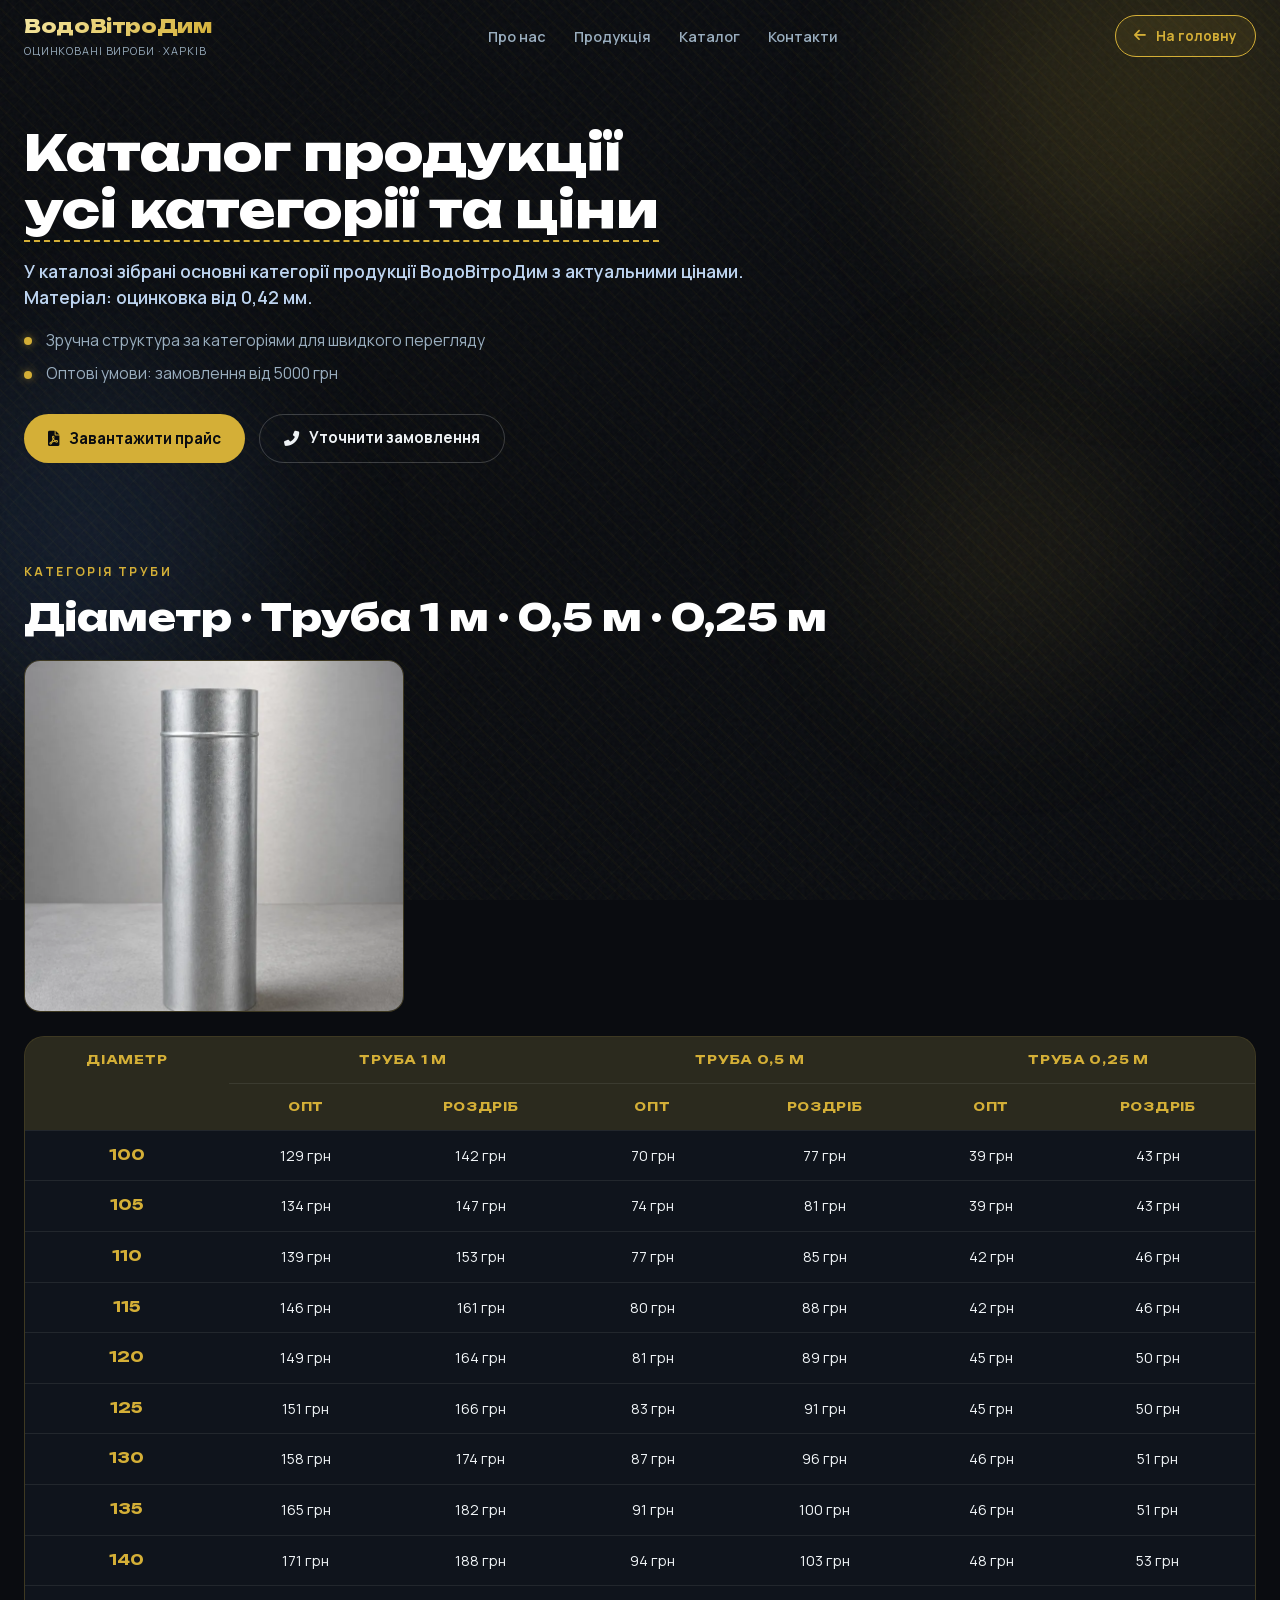
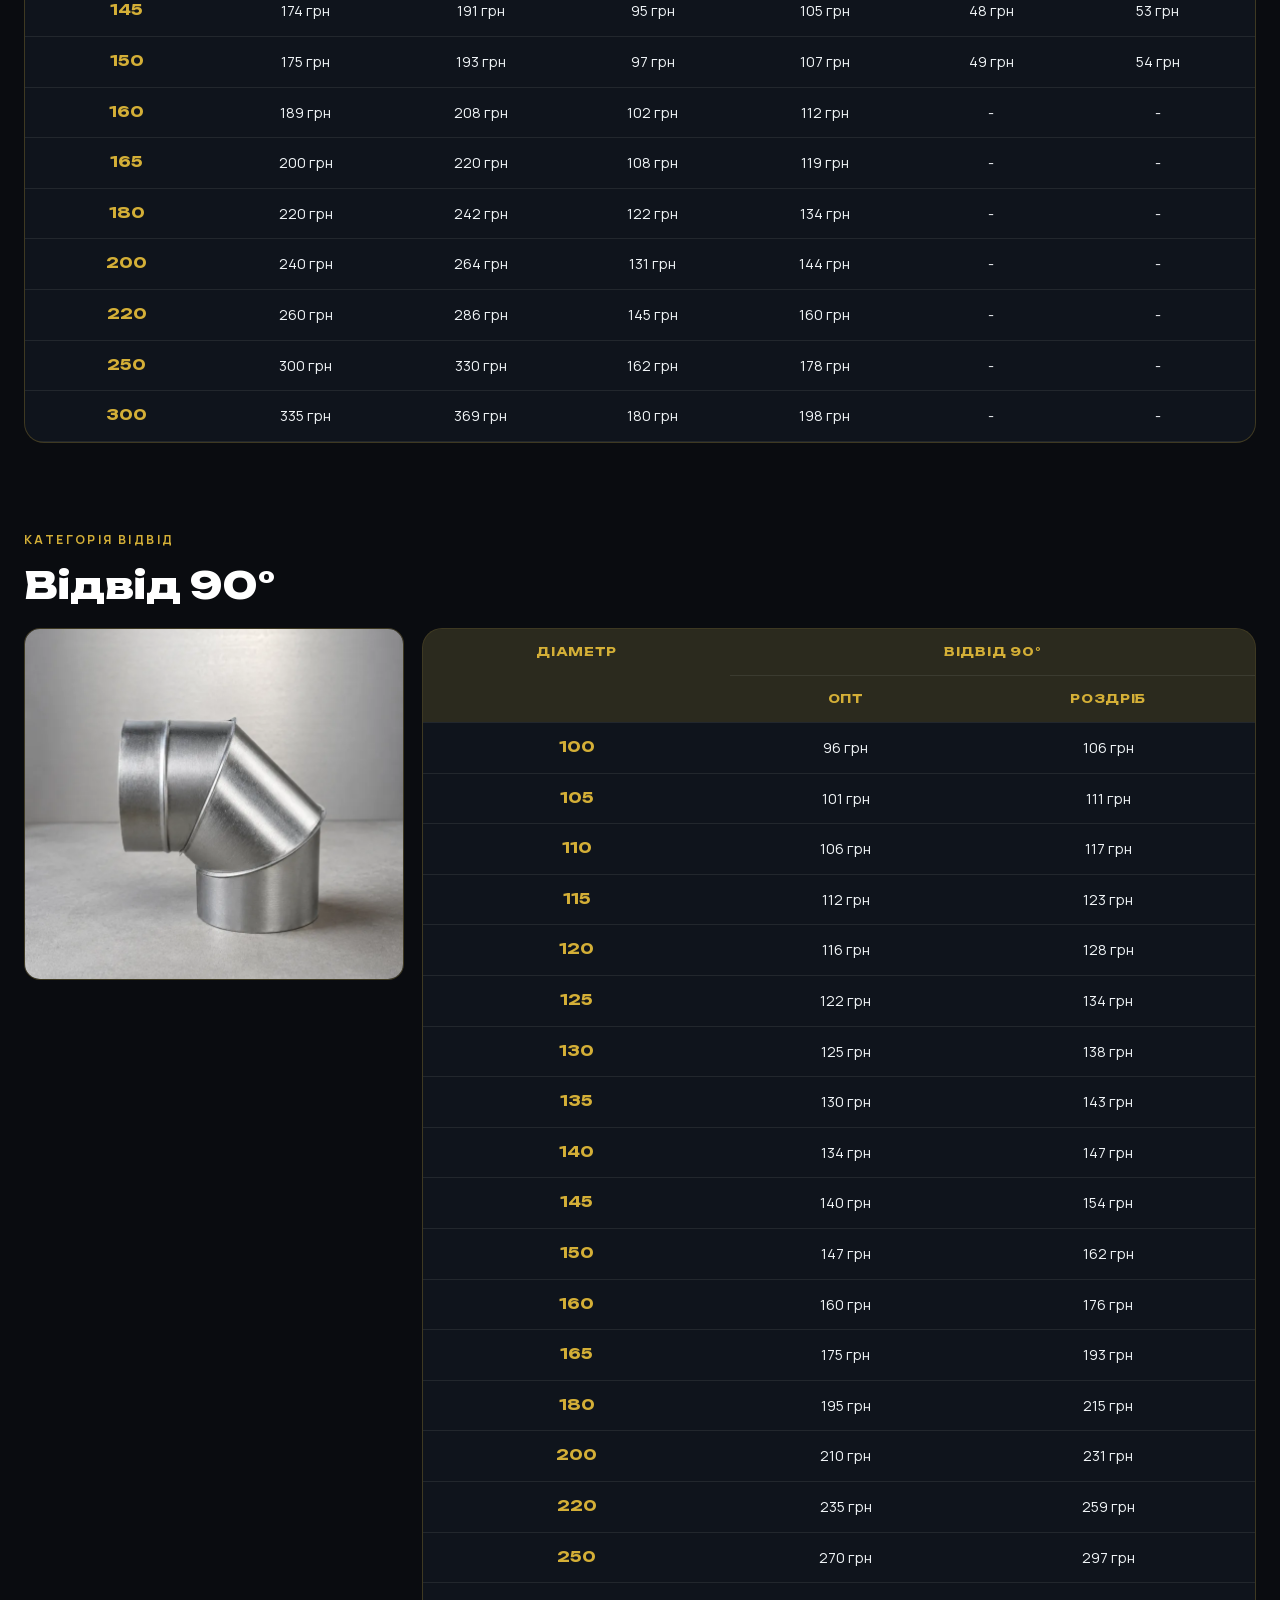
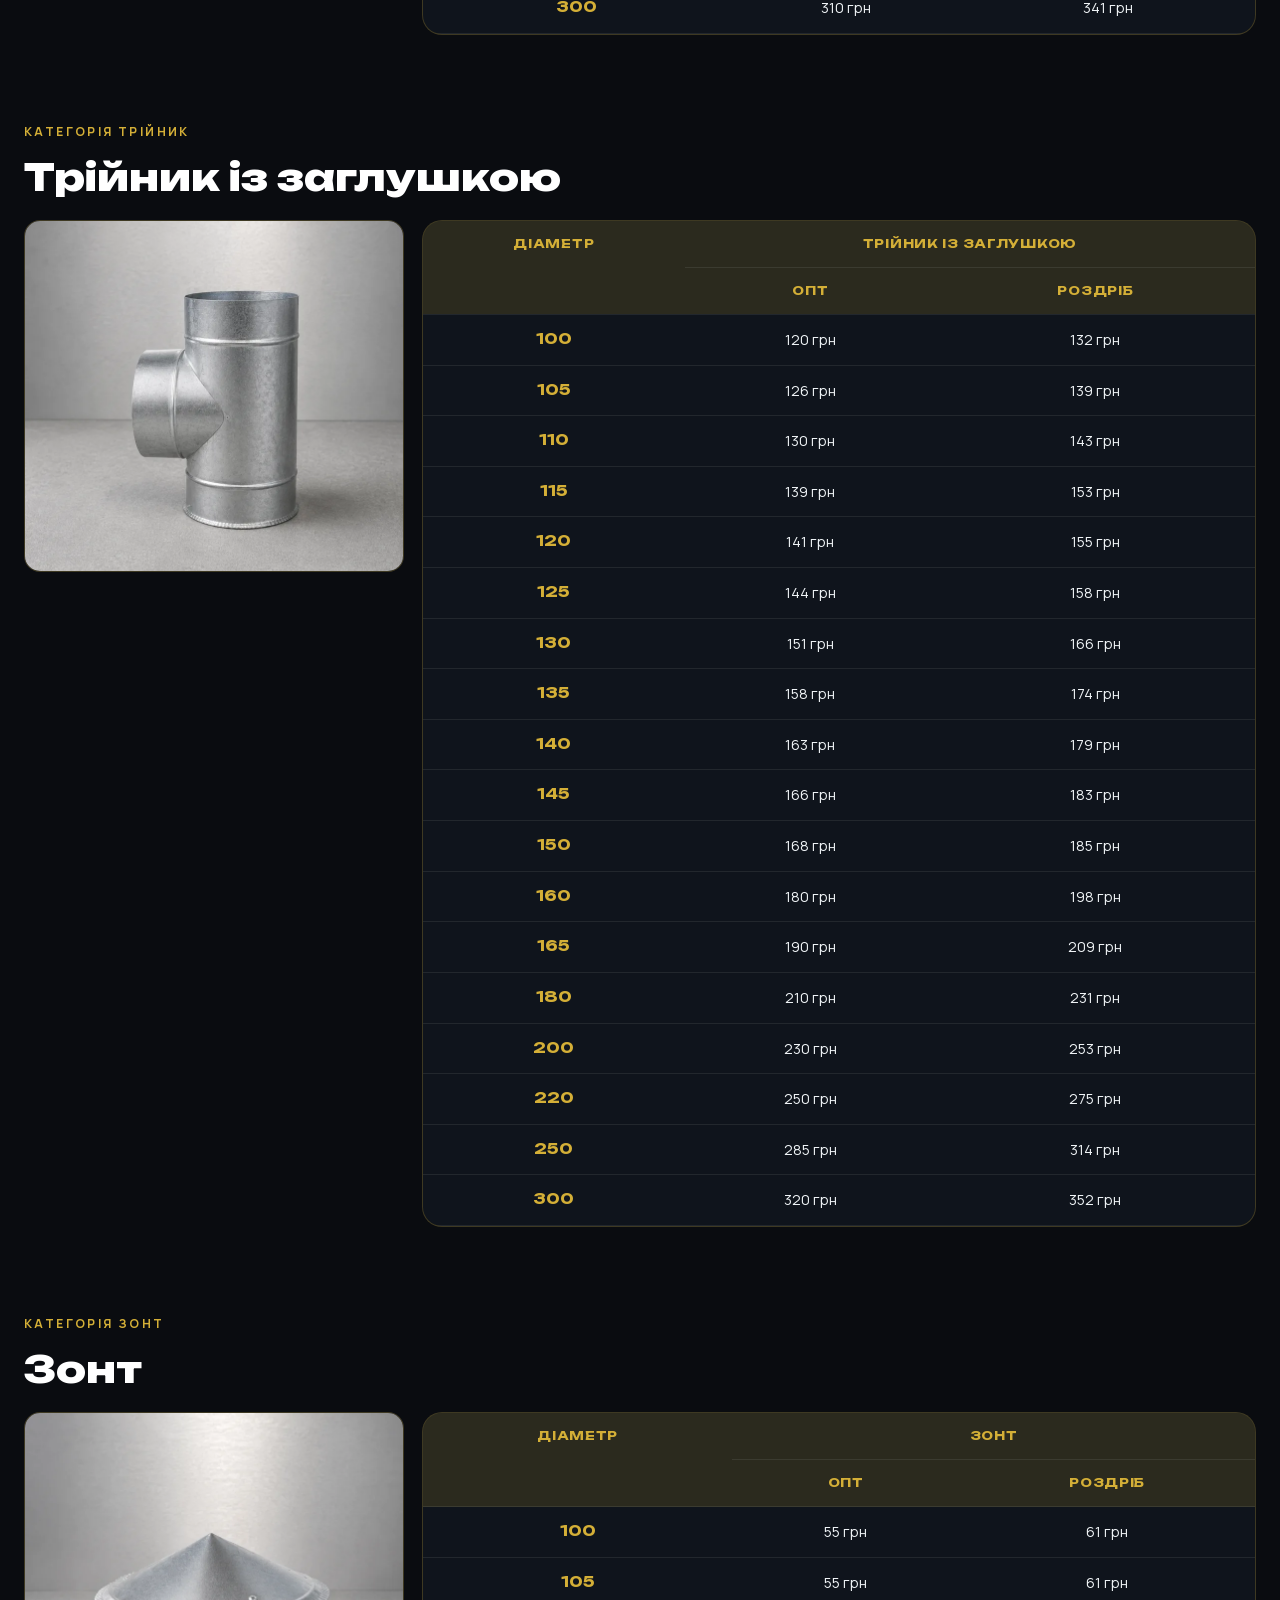
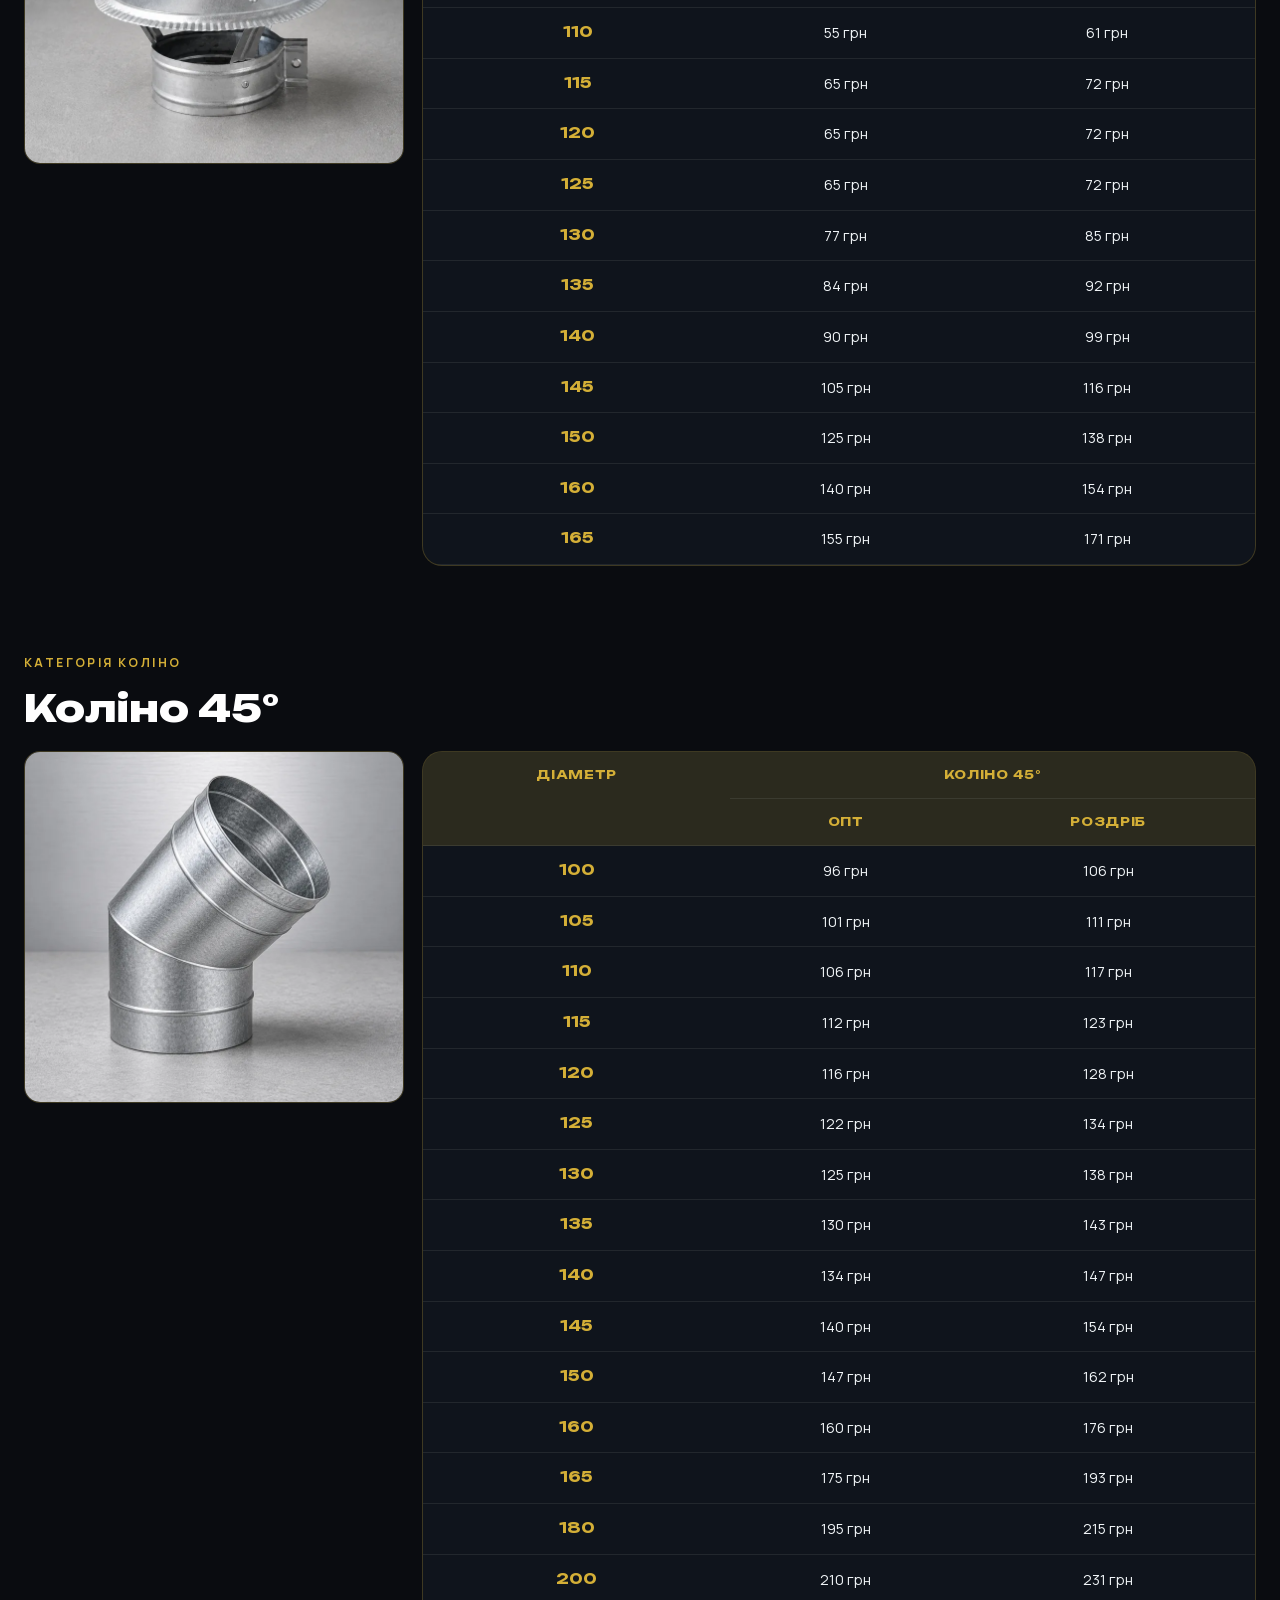
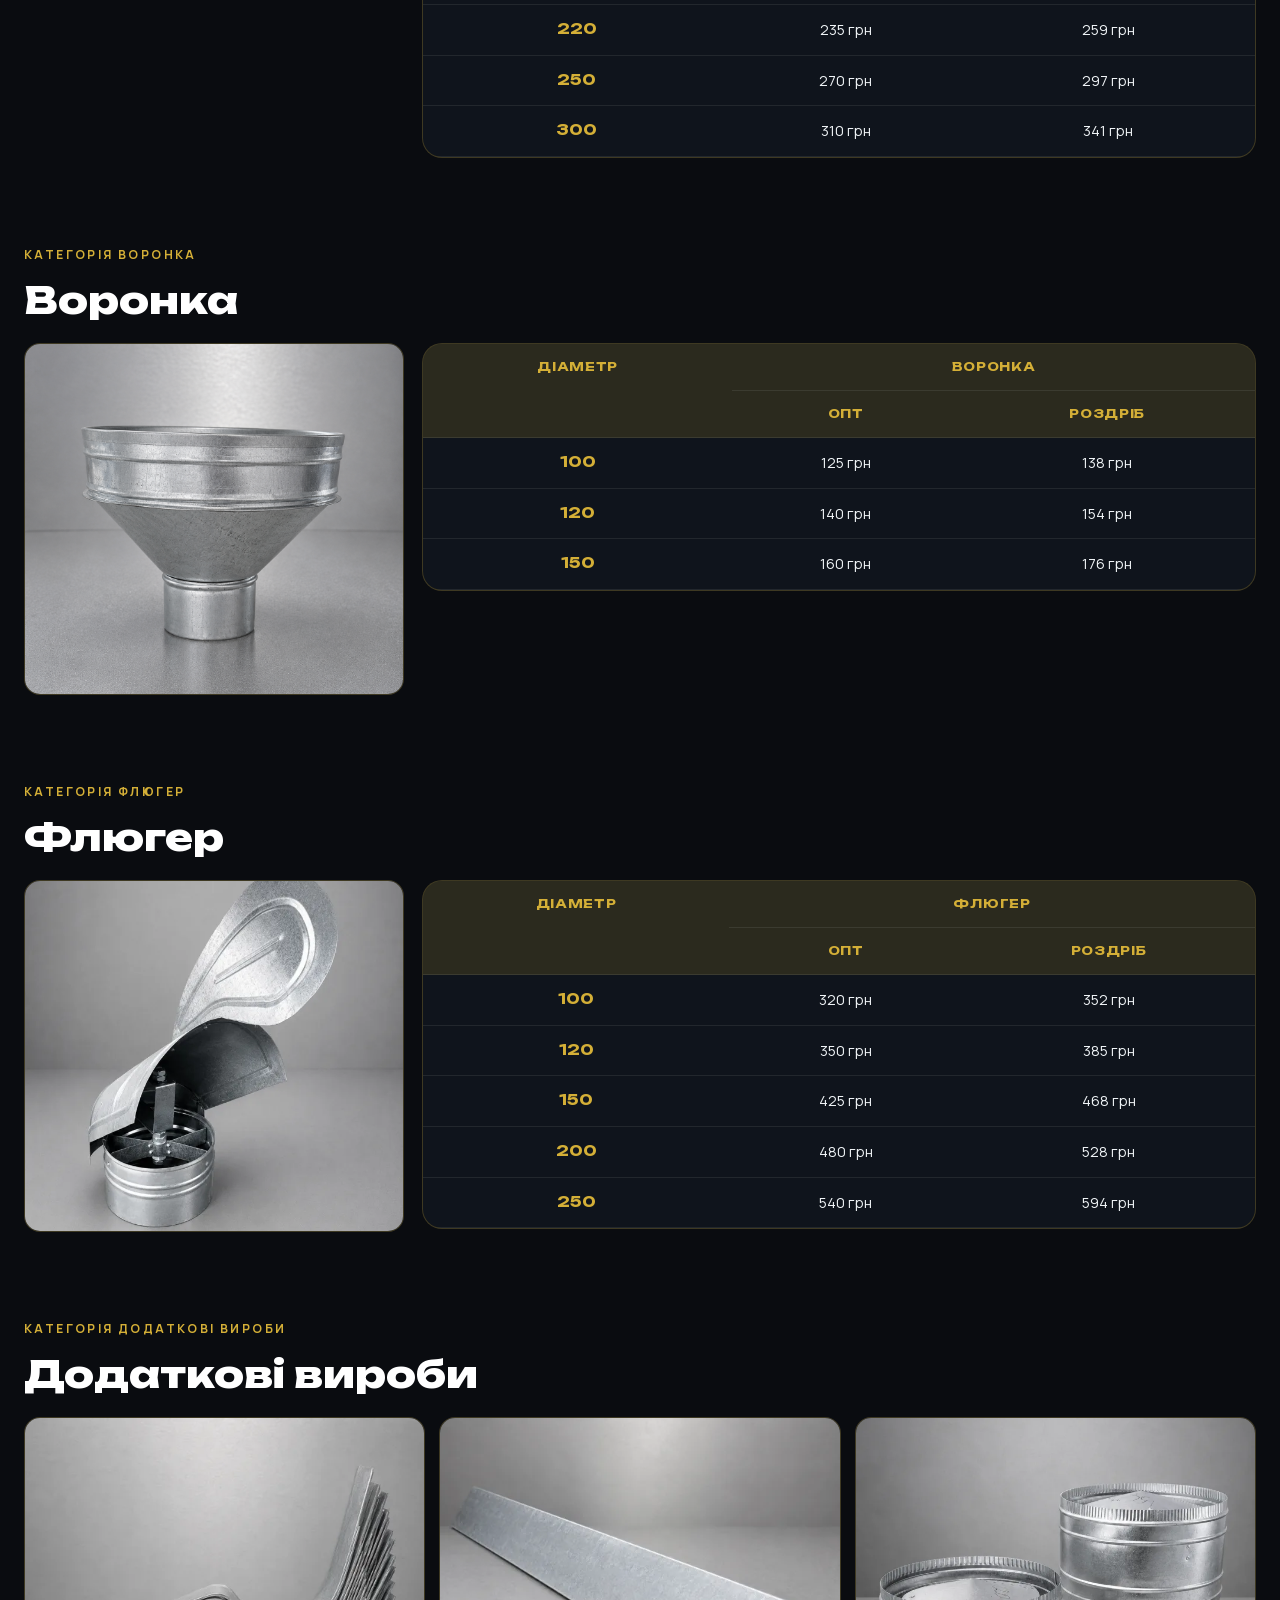
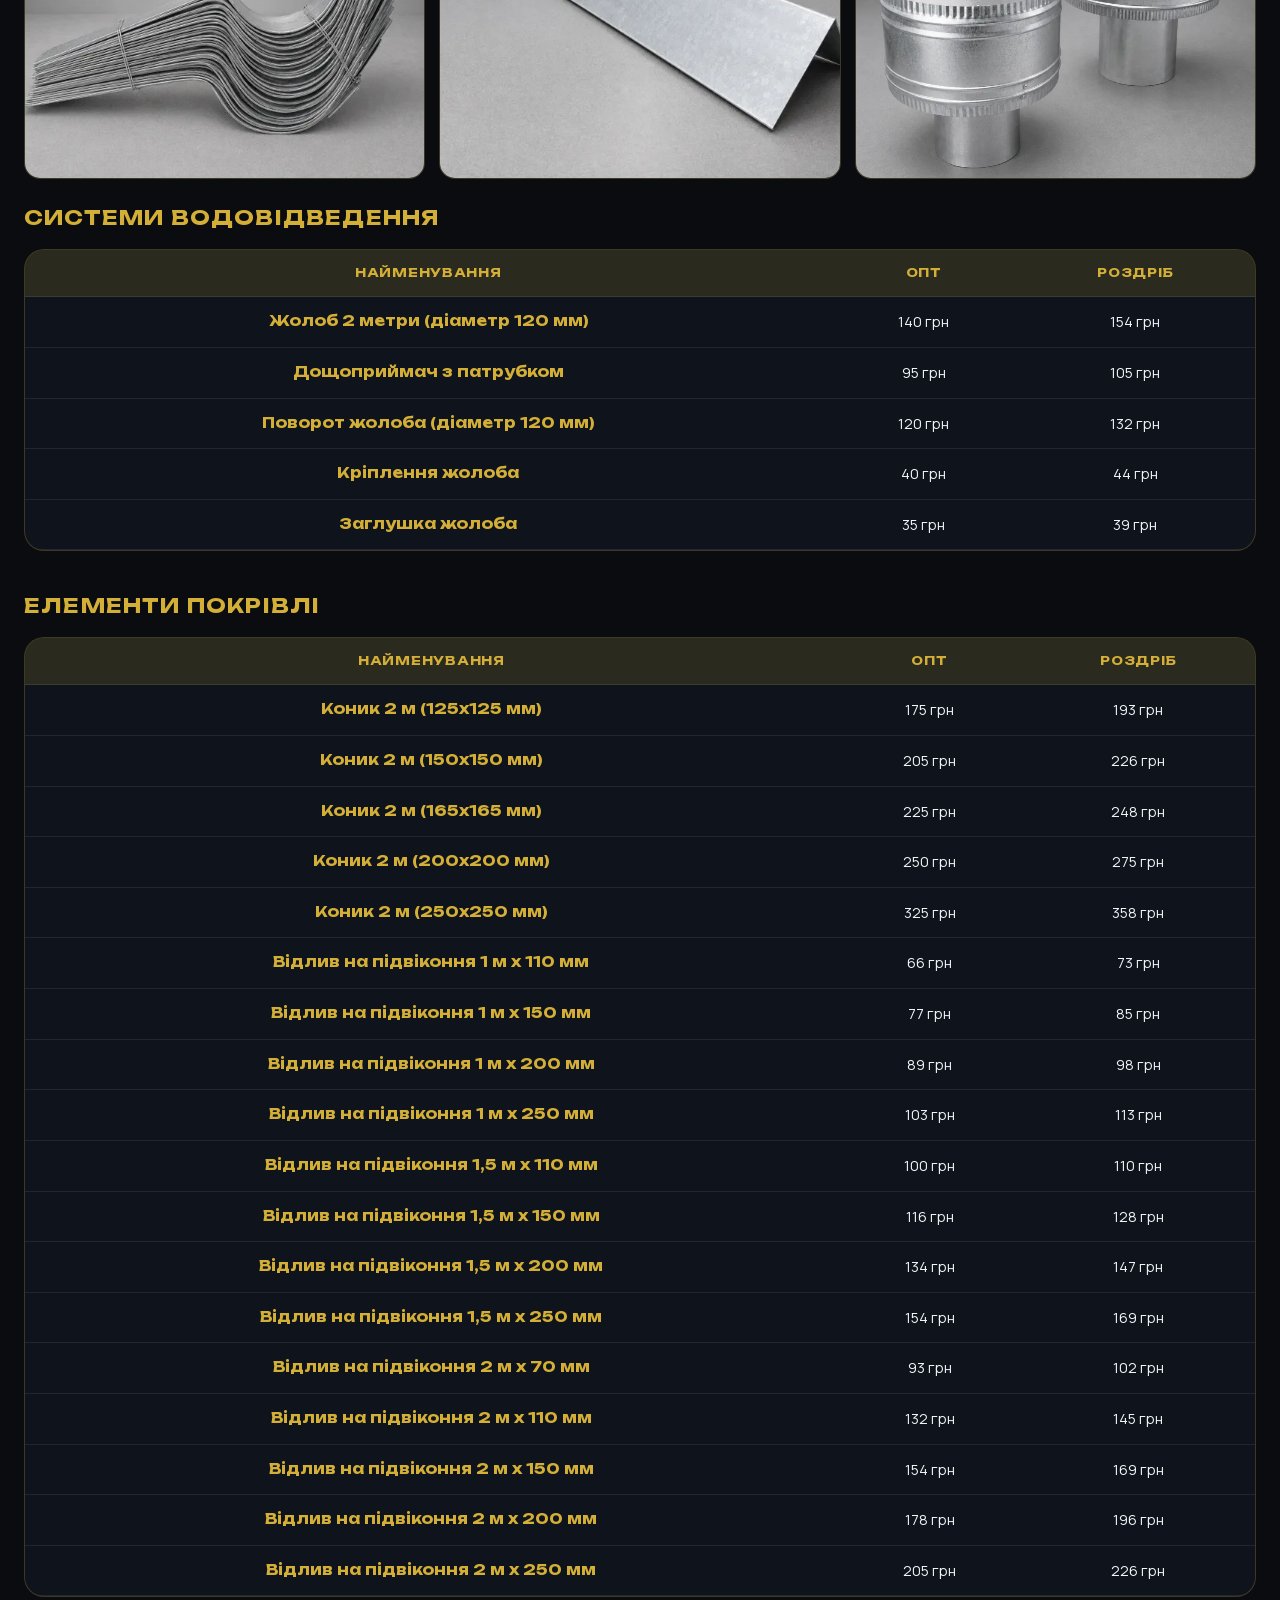
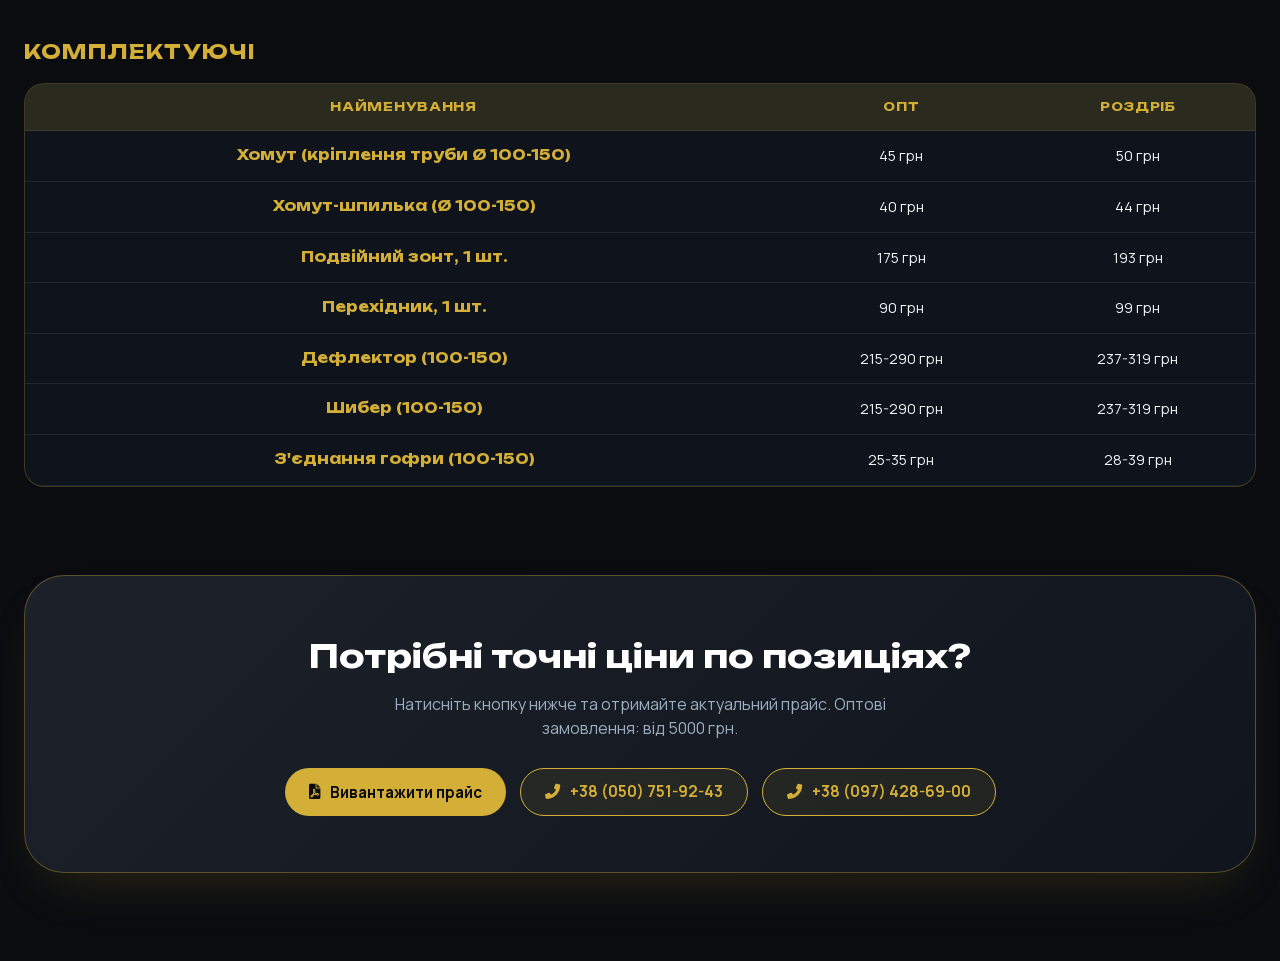
==== commit d85b2f5d: "fix-photo" ====
--- a/catalog.html
+++ b/catalog.html
@@ -4,6 +4,7 @@
 <head>
   <meta charset="UTF-8">
   <meta name="viewport" content="width=device-width, initial-scale=1.0, viewport-fit=cover">
+  <style>html,body{background:#0A0C10;color:#EFF3F6}</style>
   <title>Каталог жестяних виробів | ВодоВітроДим</title>
   <meta name="description"
     content="Каталог продукції ВодоВітроДим: труби та елементи за діаметром, додаткові вироби, оцинковка від 0,42 мм, опт від 5000 грн.">
@@ -11,19 +12,18 @@
   <link rel="icon" href="/favicon.png" sizes="any">
   <link rel="apple-touch-icon" href="/apple-touch-icon.png" sizes="180x180">
   <link rel="manifest" href="/site.webmanifest">
-  <link rel="stylesheet" href="critical.min.css?v=20260608-4">
-  <link rel="prefetch" href="index.html">
-  <link rel="prefetch" href="images/hero-900.webp" as="image">
+  <link rel="stylesheet" href="critical.min.css?v=20260610-3">
   <link rel="preload" href="webfonts/manrope-600-cyrillic.woff2" as="font" type="font/woff2" crossorigin>
   <link rel="preload" href="webfonts/unbounded-700-cyrillic.woff2" as="font" type="font/woff2" crossorigin>
-  <link rel="preload" href="webfonts/fa-solid-900.woff2" as="font" type="font/woff2" crossorigin>
-  <link rel="stylesheet" href="styles.min.css?v=20260608-4">
-  <link rel="stylesheet" href="catalog.min.css?v=20260608-4">
-  <link rel="stylesheet" href="fonts.min.css?v=20260608-4" media="print" onload="this.media='all'">
-  <link rel="stylesheet" href="icons.min.css?v=20260608-4" media="print" onload="this.media='all'">
+  <link rel="stylesheet" href="styles.min.css?v=20260610-3" media="print" onload="this.media='all'">
+  <link rel="stylesheet" href="catalog.min.css?v=20260610-3" media="print" onload="this.media='all'">
+  <link rel="stylesheet" href="fonts.min.css?v=20260610-3" media="print" onload="this.media='all'">
+  <link rel="stylesheet" href="icons.min.css?v=20260610-3" media="print" onload="this.media='all'">
   <noscript>
-    <link rel="stylesheet" href="fonts.min.css?v=20260608-4">
-    <link rel="stylesheet" href="icons.min.css?v=20260608-4">
+    <link rel="stylesheet" href="fonts.min.css?v=20260610-3">
+    <link rel="stylesheet" href="icons.min.css?v=20260610-3">
+    <link rel="stylesheet" href="styles.min.css?v=20260610-3">
+    <link rel="stylesheet" href="catalog.min.css?v=20260610-3">
   </noscript>
 </head>
 
@@ -34,20 +34,20 @@
 
   <header class="site-header is-scrolled" id="siteHeader">
     <div class="container header-inner">
-      <a href="index.html" class="logo" aria-label="ВодоВітроДим — на головну">
+      <a href="/" class="logo" aria-label="ВодоВітроДим — на головну">
         <span class="logo__name">ВодоВітроДим</span>
         <p>оцинковані вироби · Харків</p>
       </a>
       <nav aria-label="Головна навігація">
         <ul class="nav-desktop">
-          <li><a href="index.html#aboutSection">Про нас</a></li>
-          <li><a href="index.html#topSection">Продукція</a></li>
+          <li><a href="/#aboutSection">Про нас</a></li>
+          <li><a href="/#topSection">Продукція</a></li>
           <li><a href="catalog.html" aria-current="page">Каталог</a></li>
-          <li><a href="index.html#contacts">Контакти</a></li>
+          <li><a href="/#contacts">Контакти</a></li>
         </ul>
       </nav>
       <div class="header-actions">
-        <a href="index.html" class="btn btn-outline btn-sm"><i class="fas fa-arrow-left"></i> На головну</a>
+        <a href="/" class="btn btn-outline btn-sm"><i class="fas fa-arrow-left"></i> На головну</a>
       </div>
     </div>
   </header>
@@ -68,7 +68,7 @@
           <div class="hero-cta">
             <button type="button" class="btn btn-gold download-price"><i class="fas fa-file-pdf"></i> Завантажити
               прайс</button>
-            <a href="index.html#ctaSection" class="btn btn-ghost"><i class="fas fa-phone-alt"></i> Уточнити
+            <a href="/#ctaSection" class="btn btn-ghost"><i class="fas fa-phone-alt"></i> Уточнити
               замовлення</a>
           </div>
         </div>
@@ -735,8 +735,8 @@
           <div class="catalog-split">
             <figure class="catalog-photo-card catalog-photo-card--single">
               <picture>
-                <source type="image/webp" srcset="images/55-760.webp">
-                <img src="images/55-760.webp" alt="Фото воронки" loading="lazy" width="480" height="320">
+                <source type="image/webp" srcset="images/voronka-760.webp">
+                <img src="images/voronka-760.webp" alt="Фото воронки" loading="lazy" width="480" height="320">
               </picture>
             </figure>
 
@@ -848,8 +848,8 @@
           </figure>
           <figure class="catalog-photo-card">
             <picture>
-              <source type="image/webp" srcset="images/88-640.webp">
-              <img src="images/88-640.webp" alt="Додаткові вироби фото 3" loading="lazy" width="320" height="220">
+              <source type="image/webp" srcset="images/99-760.webp">
+              <img src="images/99-760.webp" alt="Додаткові вироби фото 3" loading="lazy" width="320" height="220">
             </picture>
           </figure>
         </div>
@@ -1062,8 +1062,8 @@
     </div>
   </main>
 
-  <script src="analytics.min.js?v=20260608-4" defer></script>
-  <script src="main.js?v=20260608-4" defer></script>
+  <script src="analytics.min.js?v=20260610-3" defer></script>
+  <script src="main.js?v=20260610-3" defer></script>
 </body>
 
 </html>
--- a/critical.min.css
+++ b/critical.min.css
@@ -1 +1 @@
-:root{--bg:#0A0C10;--surface:rgba(17,22,30,0.88);--surface-2:rgba(30,35,44,0.75);--gold:#D4AF37;--gold-light:#EBCB5E;--text:#EFF3F6;--muted:#9aaebf;--header-h:72px;--header-real-h:var(--header-h);--header-gap:24px;--radius:24px;--font-display:"Unbounded","Manrope",system-ui,sans-serif;--font-body:"Manrope",system-ui,sans-serif;}*,*::before,*::after{box-sizing:border-box;margin:0;padding:0;}html{overflow-x:hidden;scroll-padding-top:calc(var(--header-h) + 16px);}body{background:var(--bg);color:var(--text);font-family:var(--font-body);line-height:1.5;overflow-x:hidden;padding-top:calc(var(--header-real-h) + var(--header-gap) + env(safe-area-inset-top));}.orb{position:fixed;border-radius:50%;filter:blur(80px);pointer-events:none;z-index:0;}.orb-1{width:420px;height:420px;top:-120px;right:-80px;background:rgba(212,175,55,0.14);}.orb-2{width:360px;height:360px;bottom:20%;left:-100px;background:rgba(80,140,220,0.12);}.orb-3{width:280px;height:280px;top:45%;right:10%;background:rgba(212,175,55,0.08);}img,picture{max-width:100%;}.container{width:100%;max-width:1280px;margin:0 auto;padding:0 24px;position:relative;z-index:2;}.site-header{position:fixed;top:0;left:0;right:0;z-index:100;height:var(--header-h);}.site-header.is-scrolled{background:rgba(10,12,16,0.82);backdrop-filter:blur(14px);-webkit-backdrop-filter:blur(14px);border-bottom:1px solid rgba(212,175,55,0.25);}.header-inner{height:var(--header-h);display:flex;align-items:center;justify-content:space-between;gap:20px;}.logo{text-decoration:none;color:inherit;}.logo__name{display:block;font-family:var(--font-display);font-size:1.15rem;font-weight:800;background:linear-gradient(135deg,#F5E7A3,var(--gold));-webkit-background-clip:text;background-clip:text;color:transparent;}.logo p{font-size:0.68rem;color:var(--muted);margin-top:2px;}.nav-desktop{display:flex;gap:28px;list-style:none;}.nav-desktop a{color:var(--muted);text-decoration:none;font-weight:600;}.btn{display:inline-flex;align-items:center;gap:10px;padding:12px 24px;border-radius:60px;font-weight:700;text-decoration:none;border:none;cursor:pointer;font-family:inherit;}.btn-gold{background:var(--gold);color:var(--bg);}.btn-outline{border:1.5px solid var(--gold);color:var(--gold);background:rgba(212,175,55,0.08);}.btn-ghost{border:1px solid rgba(255,255,255,0.2);color:var(--text);background:transparent;}.btn-sm{padding:10px 18px;font-size:0.85rem;}.page-main{padding-top:0;}.catalog-page .page-main{--header-gap:30px;}.hero{display:grid;grid-template-columns:1.05fr 0.95fr;gap:48px;align-items:center;}.hero.section{opacity:1;transform:none;}.hero-title{font-family:var(--font-display);font-size:clamp(2rem,5vw,3.1rem);font-weight:800;line-height:1.15;color:#fff;}.hero-visual{position:relative;border-radius:32px;overflow:hidden;min-height:380px;}.hero-visual picture,.hero-visual img{display:block;width:100%;min-height:380px;object-fit:cover;}@media (max-width:900px){.hero{grid-template-columns:1fr;}.nav-desktop{display:none;}}
+:root{--bg:#0A0C10;--surface:rgba(17,22,30,0.88);--surface-2:rgba(30,35,44,0.75);--gold:#D4AF37;--gold-light:#EBCB5E;--text:#EFF3F6;--muted:#9aaebf;--header-h:72px;--header-real-h:var(--header-h);--header-gap:24px;--radius:24px;--font-display:"Unbounded","Manrope",system-ui,sans-serif;--font-body:"Manrope",system-ui,sans-serif;}*,*::before,*::after{box-sizing:border-box;margin:0;padding:0;}html{background:var(--bg);overflow-x:hidden;scroll-padding-top:calc(var(--header-h) + 16px);}body{background:var(--bg);color:var(--text);font-family:var(--font-body);line-height:1.5;overflow-x:hidden;padding-top:calc(var(--header-real-h) + var(--header-gap) + env(safe-area-inset-top));}.orb{position:fixed;border-radius:50%;filter:blur(80px);pointer-events:none;z-index:0;}.orb-1{width:420px;height:420px;top:-120px;right:-80px;background:rgba(212,175,55,0.14);}.orb-2{width:360px;height:360px;bottom:20%;left:-100px;background:rgba(80,140,220,0.12);}.orb-3{width:280px;height:280px;top:45%;right:10%;background:rgba(212,175,55,0.08);}img,picture{max-width:100%;}.container{width:100%;max-width:1280px;margin:0 auto;padding:0 24px;position:relative;z-index:2;}.site-header{position:fixed;top:0;left:0;right:0;z-index:100;height:var(--header-h);}.site-header.is-scrolled{background:rgba(10,12,16,0.82);backdrop-filter:blur(14px);-webkit-backdrop-filter:blur(14px);border-bottom:1px solid rgba(212,175,55,0.25);}.header-inner{height:var(--header-h);display:flex;align-items:center;justify-content:space-between;gap:20px;}.logo{text-decoration:none;color:inherit;}.logo__name{display:block;font-family:var(--font-display);font-size:1.15rem;font-weight:800;background:linear-gradient(135deg,#F5E7A3,var(--gold));-webkit-background-clip:text;background-clip:text;color:transparent;}.logo p{font-size:0.68rem;color:var(--muted);margin-top:2px;}.nav-desktop{display:flex;gap:28px;list-style:none;}.nav-desktop a{color:var(--muted);text-decoration:none;font-weight:600;}.btn{display:inline-flex;align-items:center;gap:10px;padding:12px 24px;border-radius:60px;font-weight:700;text-decoration:none;border:none;cursor:pointer;font-family:inherit;}.btn-gold{background:var(--gold);color:var(--bg);}.btn-outline{border:1.5px solid var(--gold);color:var(--gold);background:rgba(212,175,55,0.08);}.btn-ghost{border:1px solid rgba(255,255,255,0.2);color:var(--text);background:transparent;}.btn-sm{padding:10px 18px;font-size:0.85rem;}.page-main{padding-top:0;}.catalog-page .page-main{--header-gap:30px;}.hero{display:grid;grid-template-columns:1.05fr 0.95fr;gap:48px;align-items:center;}.hero.section,.section.visible,.trust-strip.section{opacity:1;transform:none;}.hero-title{font-family:var(--font-display);font-size:clamp(2rem,5vw,3.1rem);font-weight:800;line-height:1.15;color:#fff;}.hero-visual{position:relative;border-radius:32px;overflow:hidden;min-height:380px;}.hero-visual picture,.hero-visual img{display:block;width:100%;min-height:380px;object-fit:cover;}@media (max-width:900px){.hero{grid-template-columns:1fr;}.nav-desktop{display:none;}}
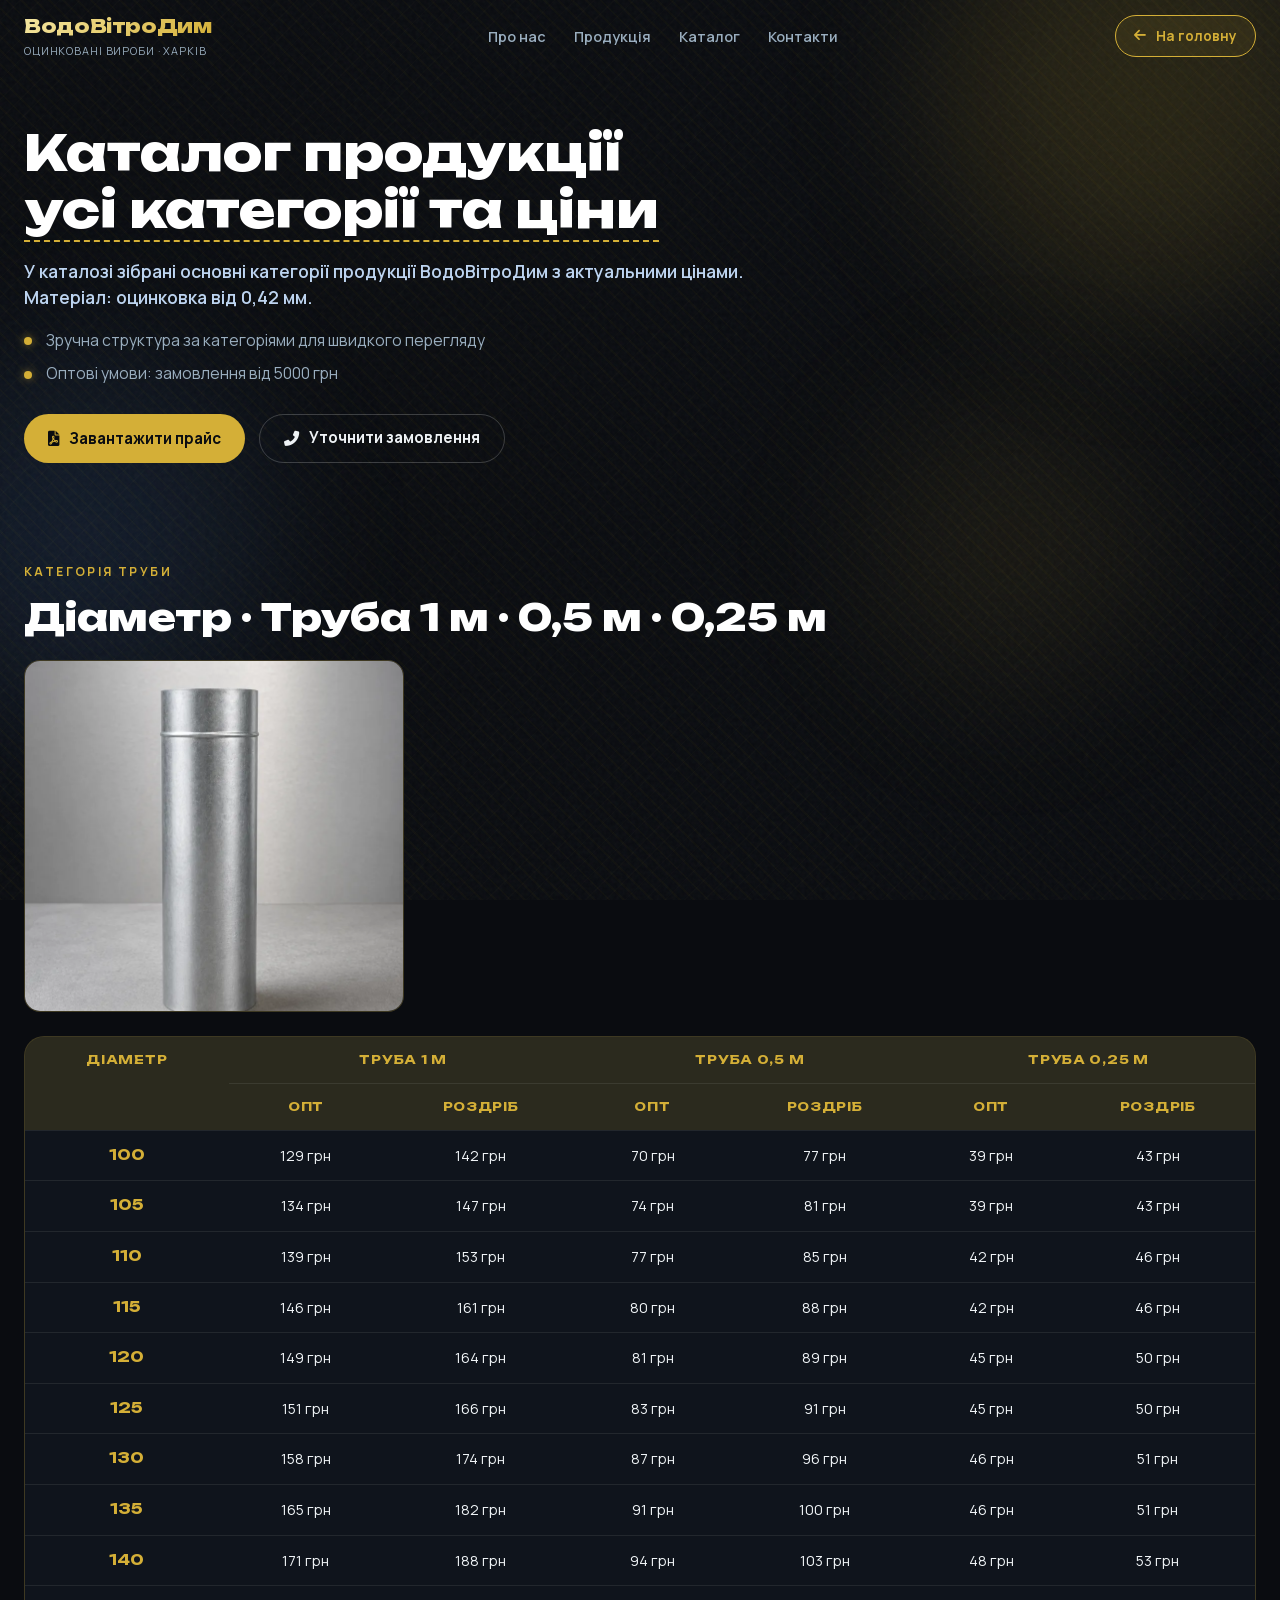
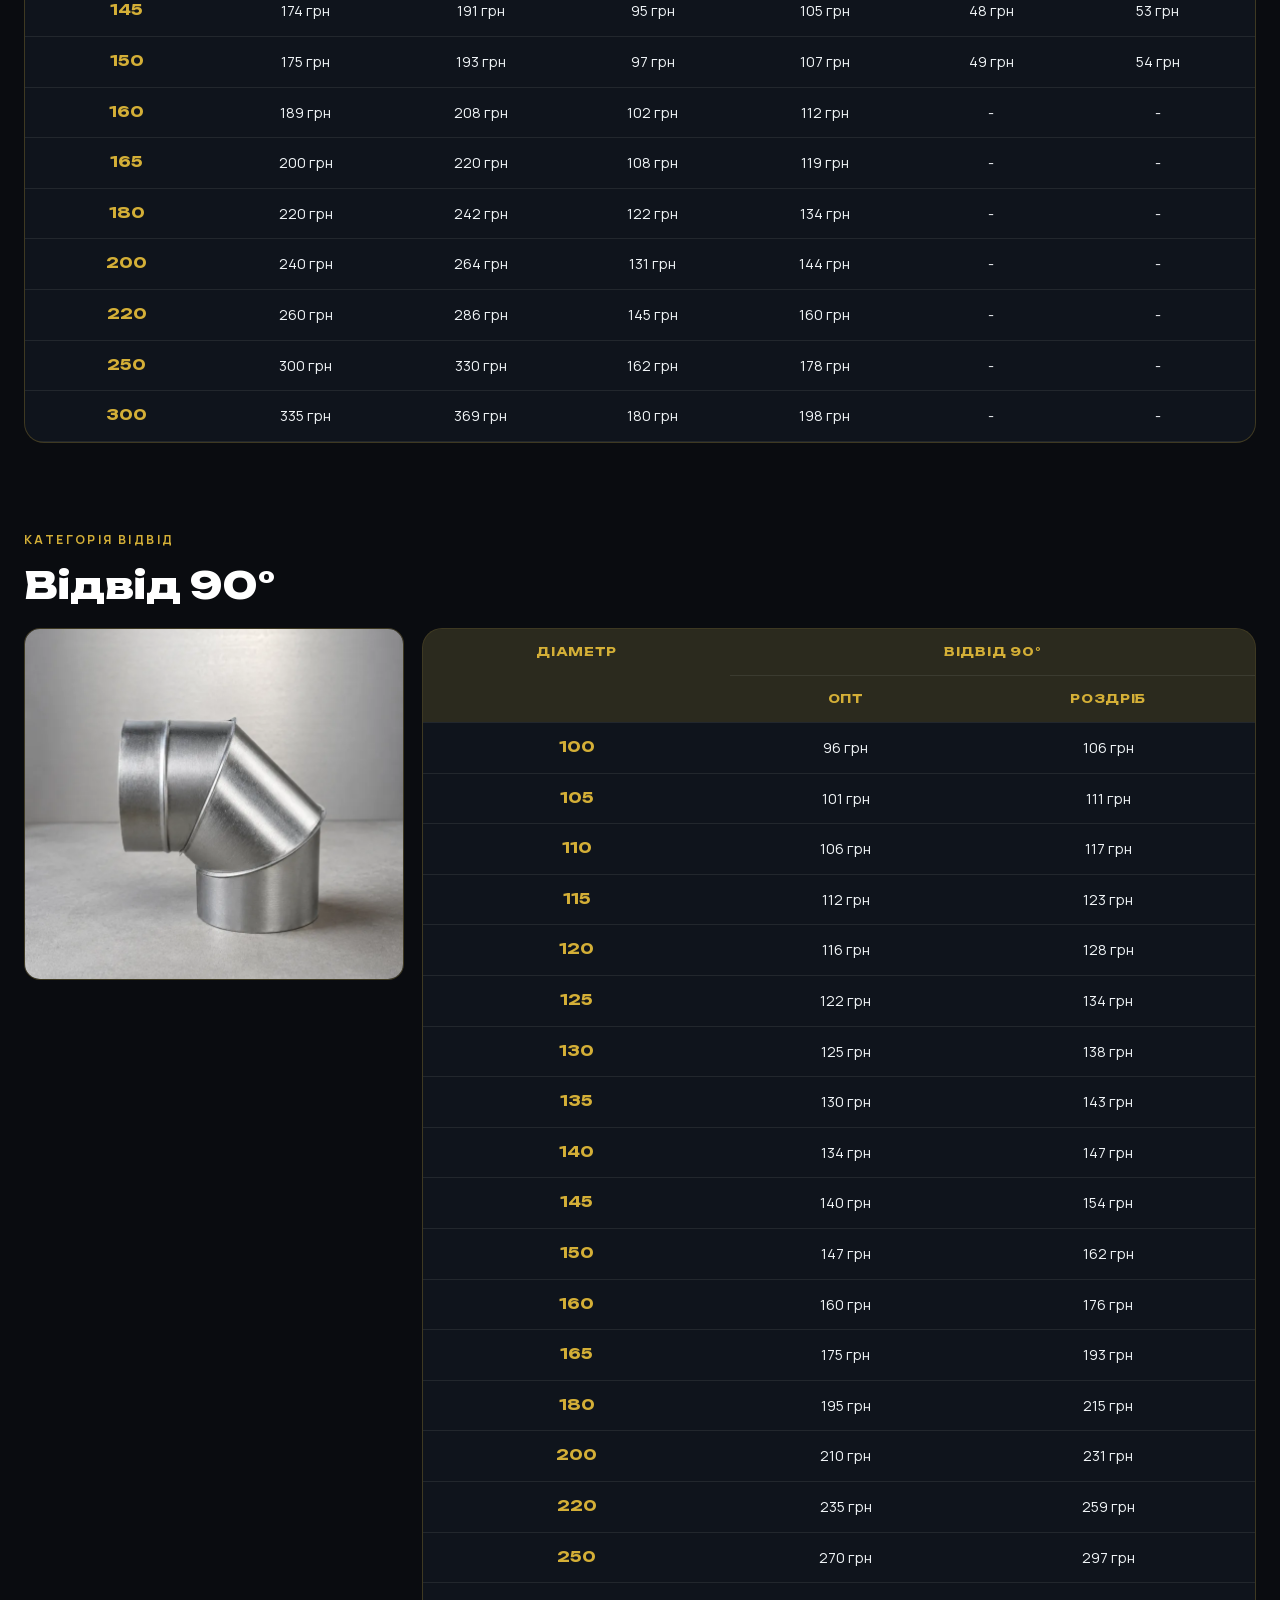
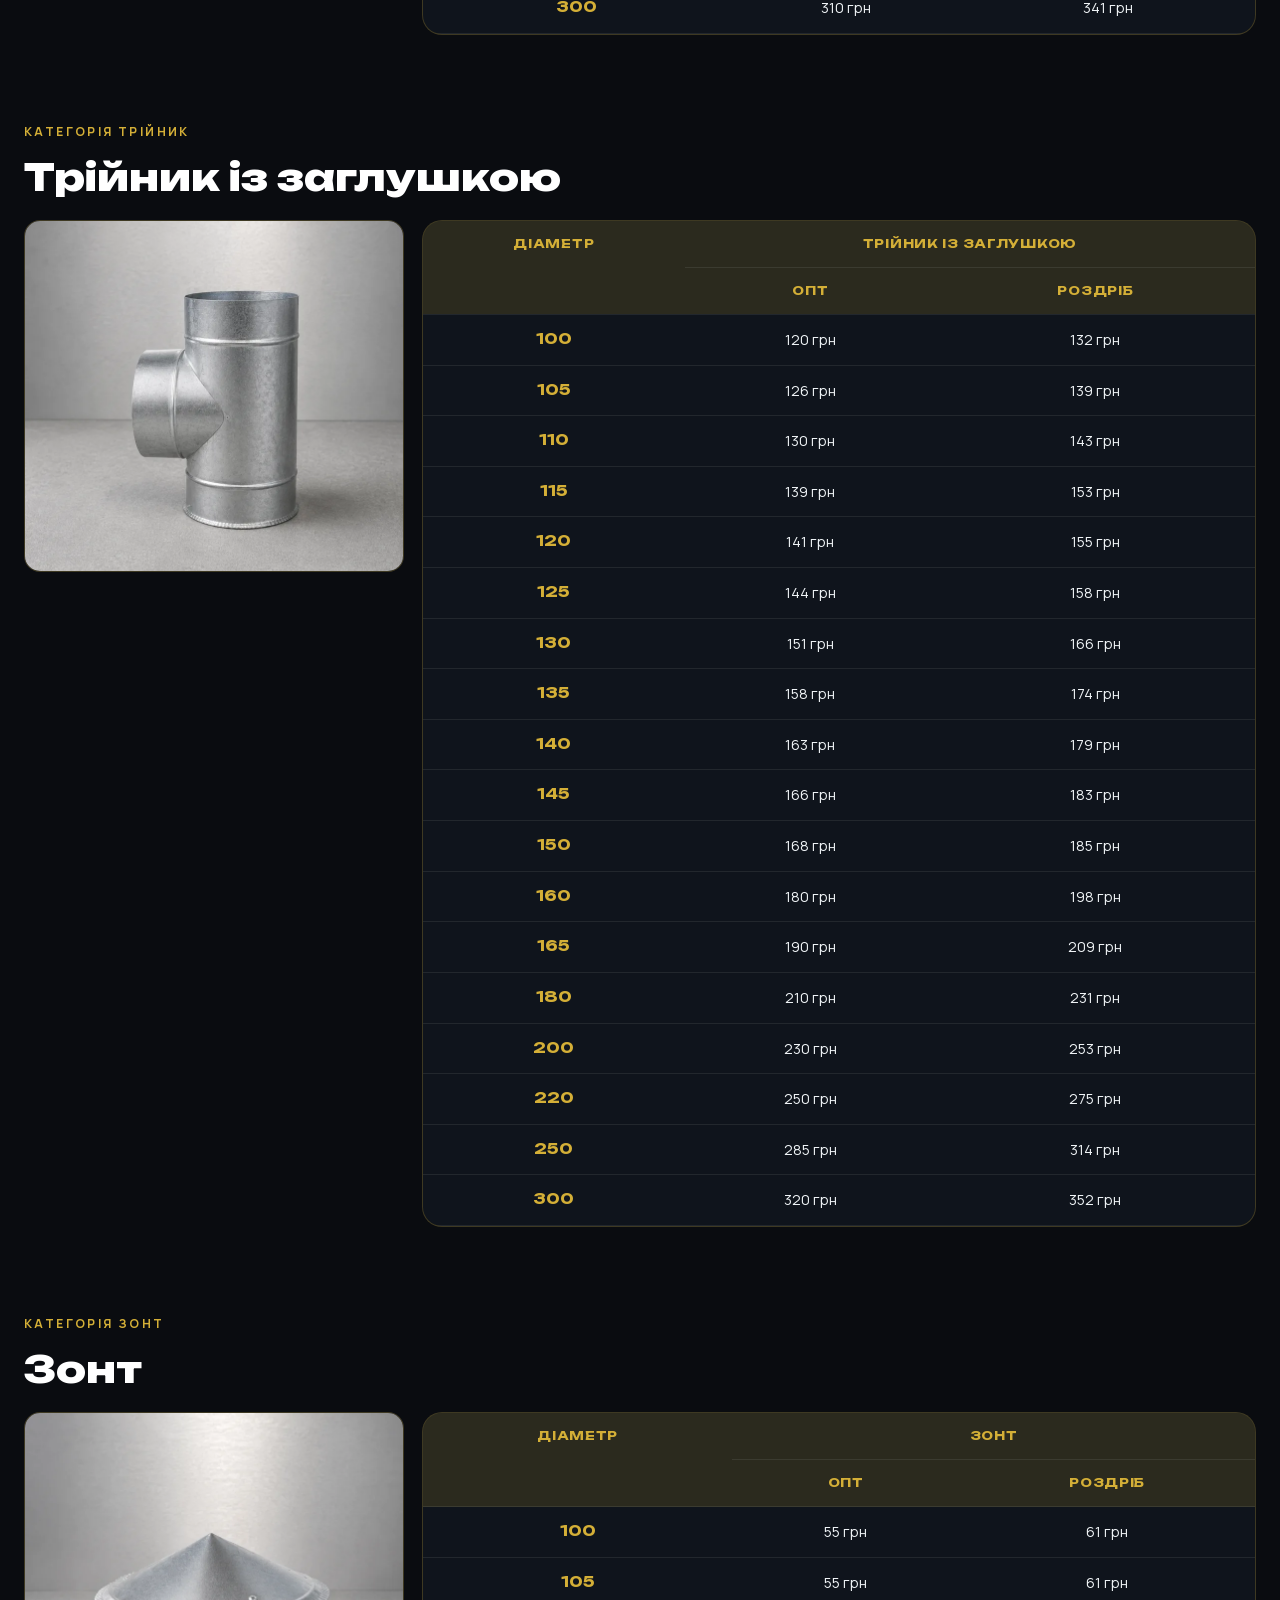
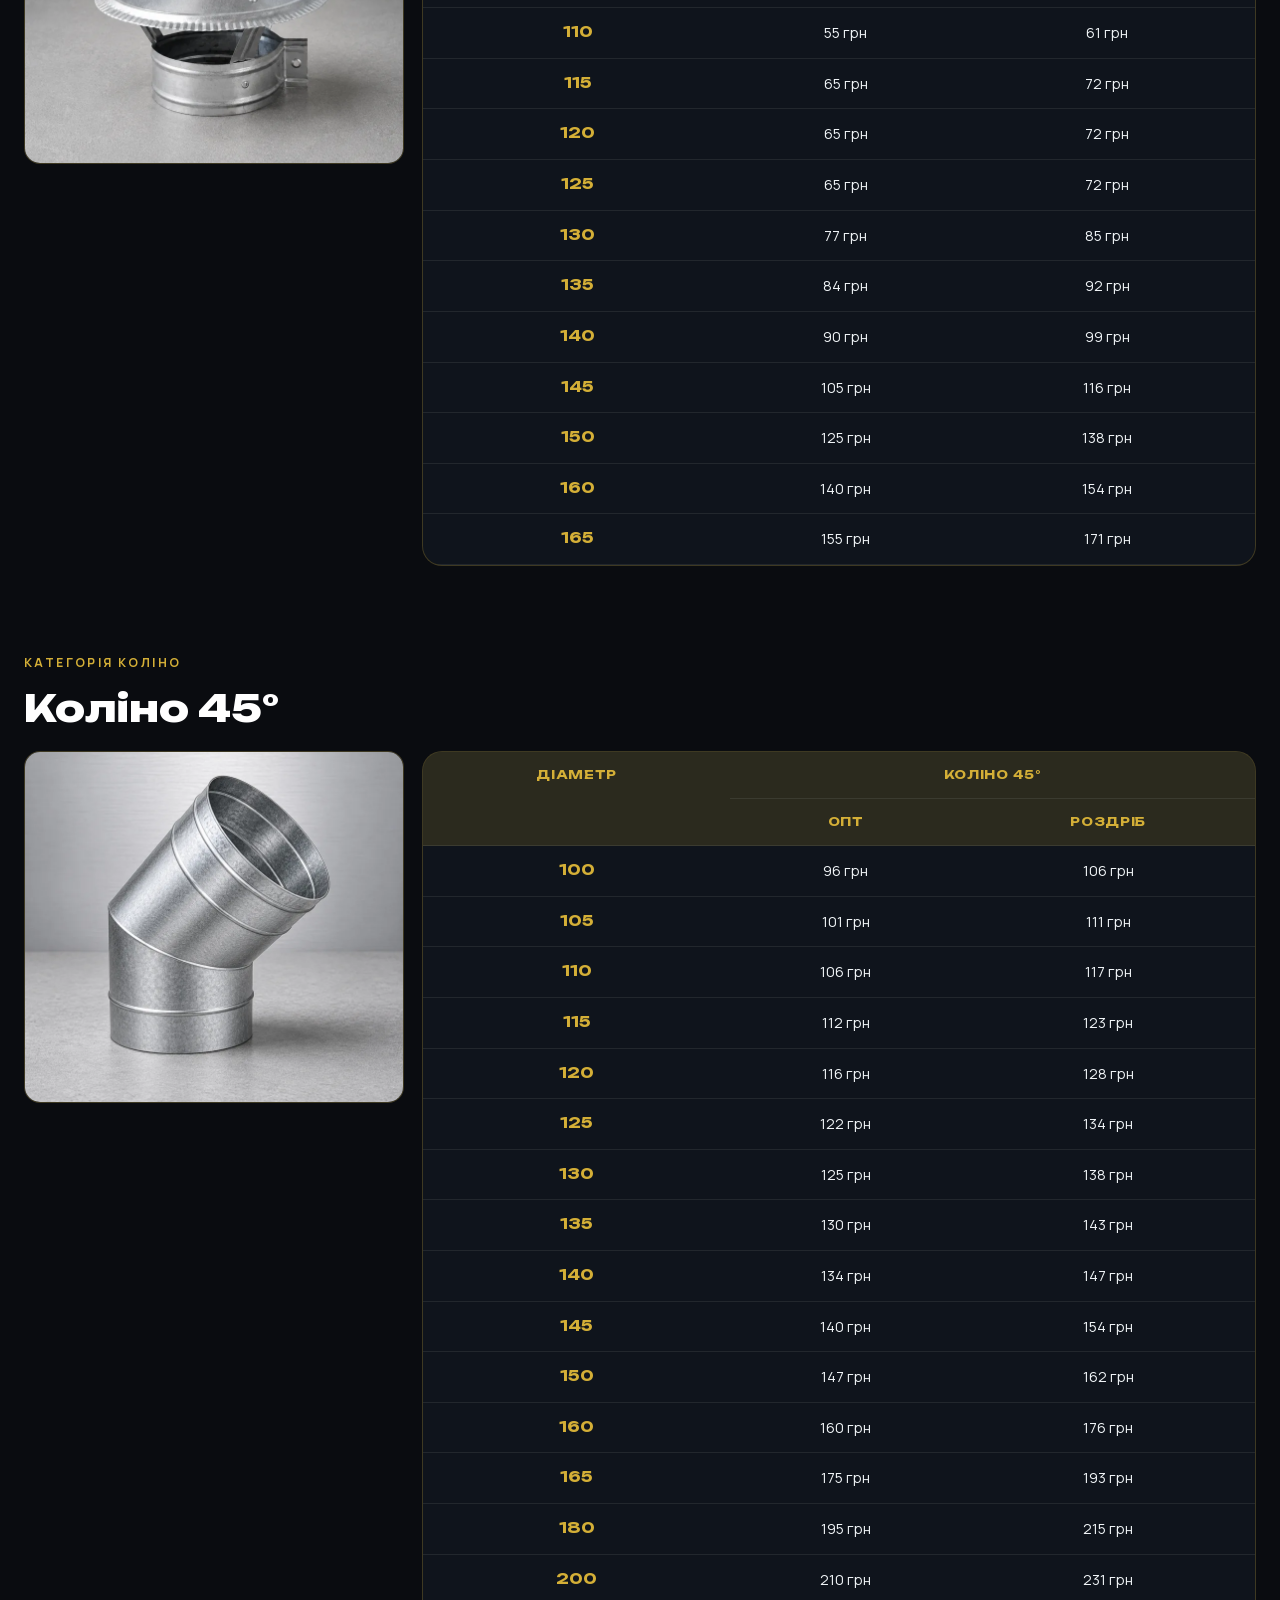
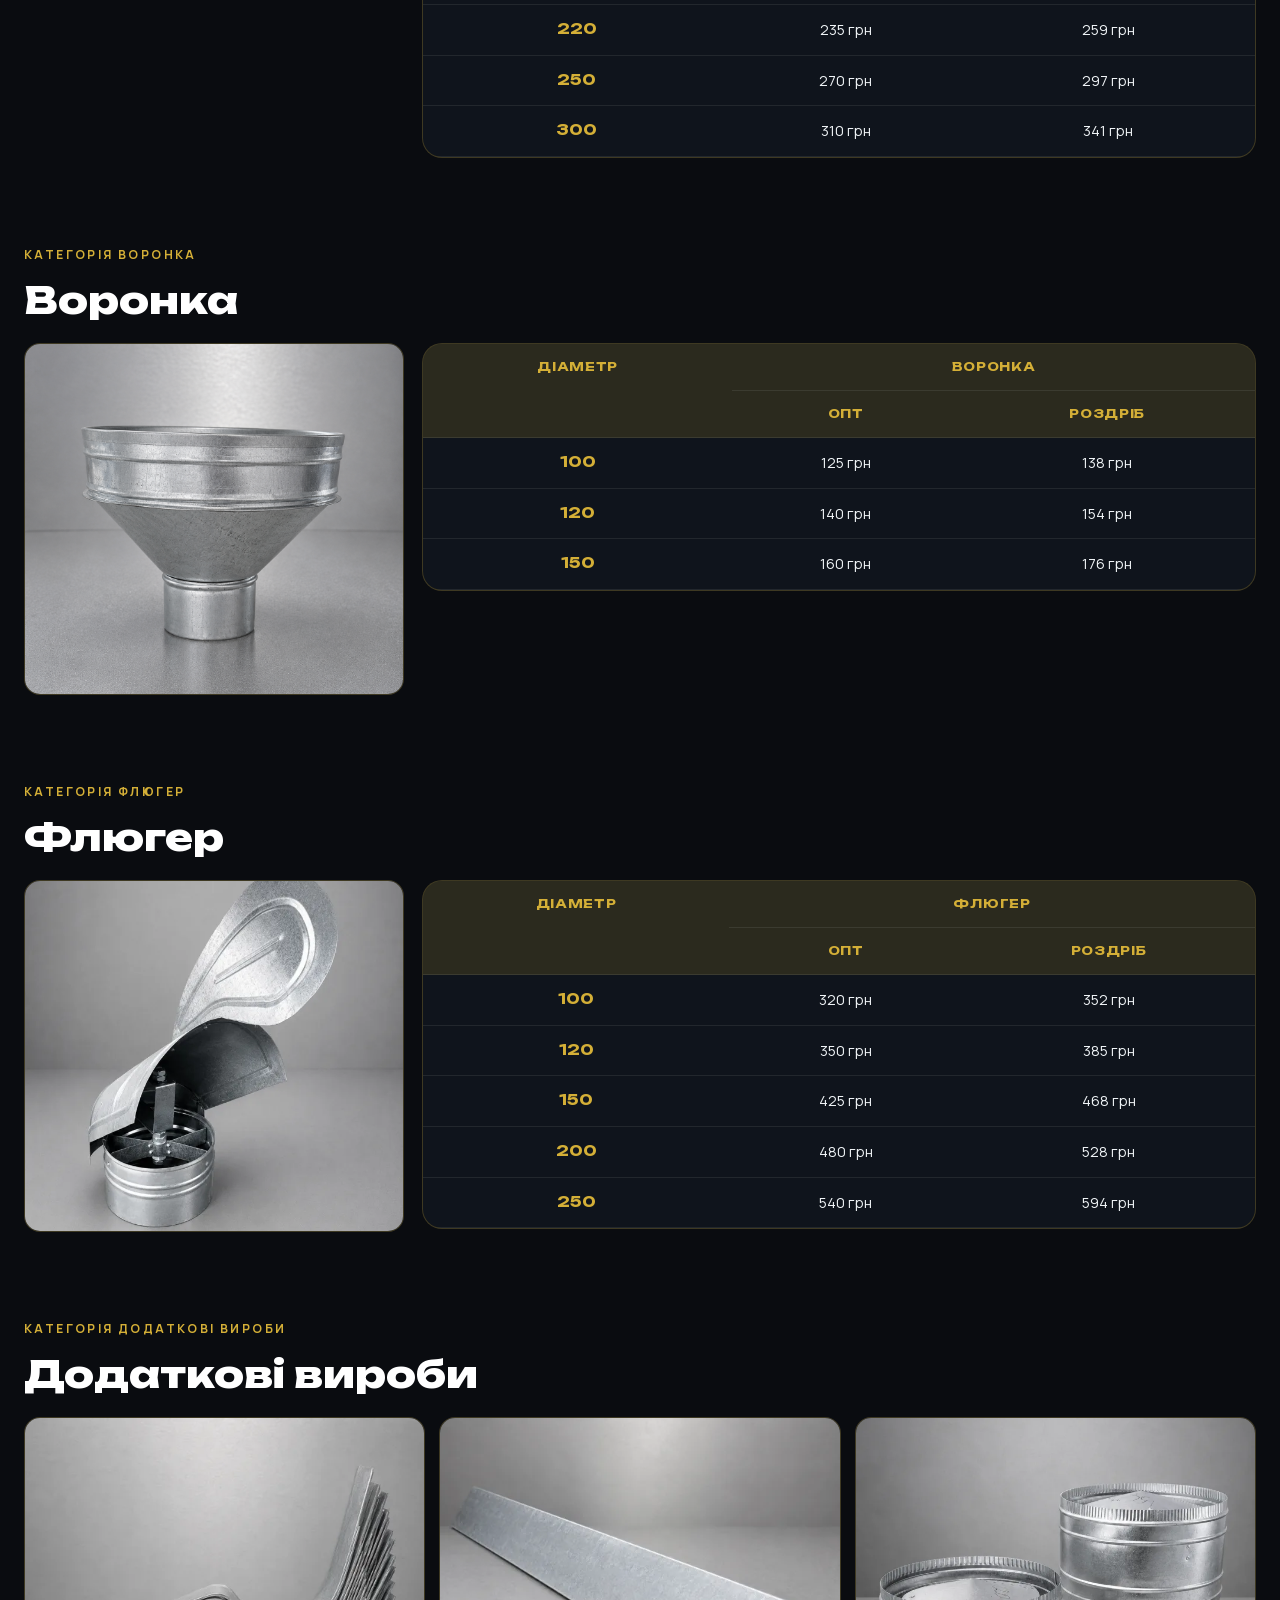
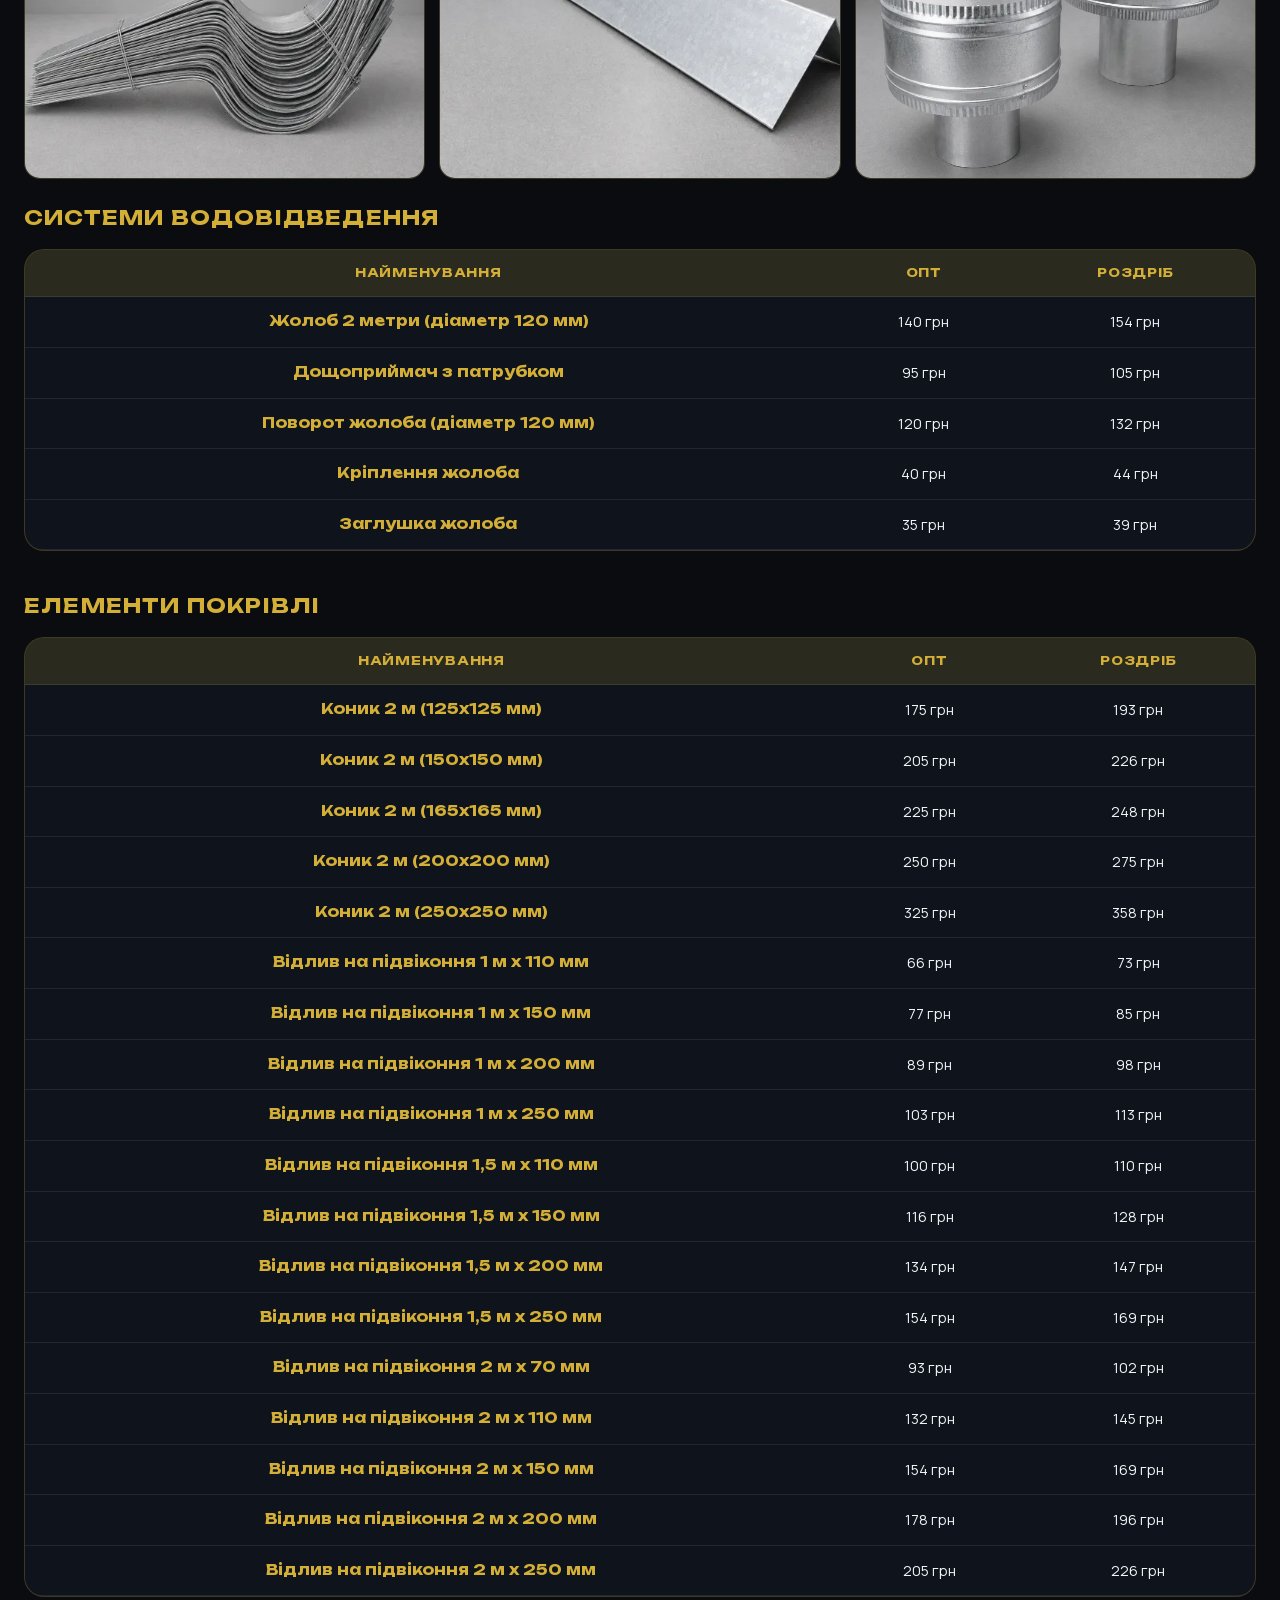
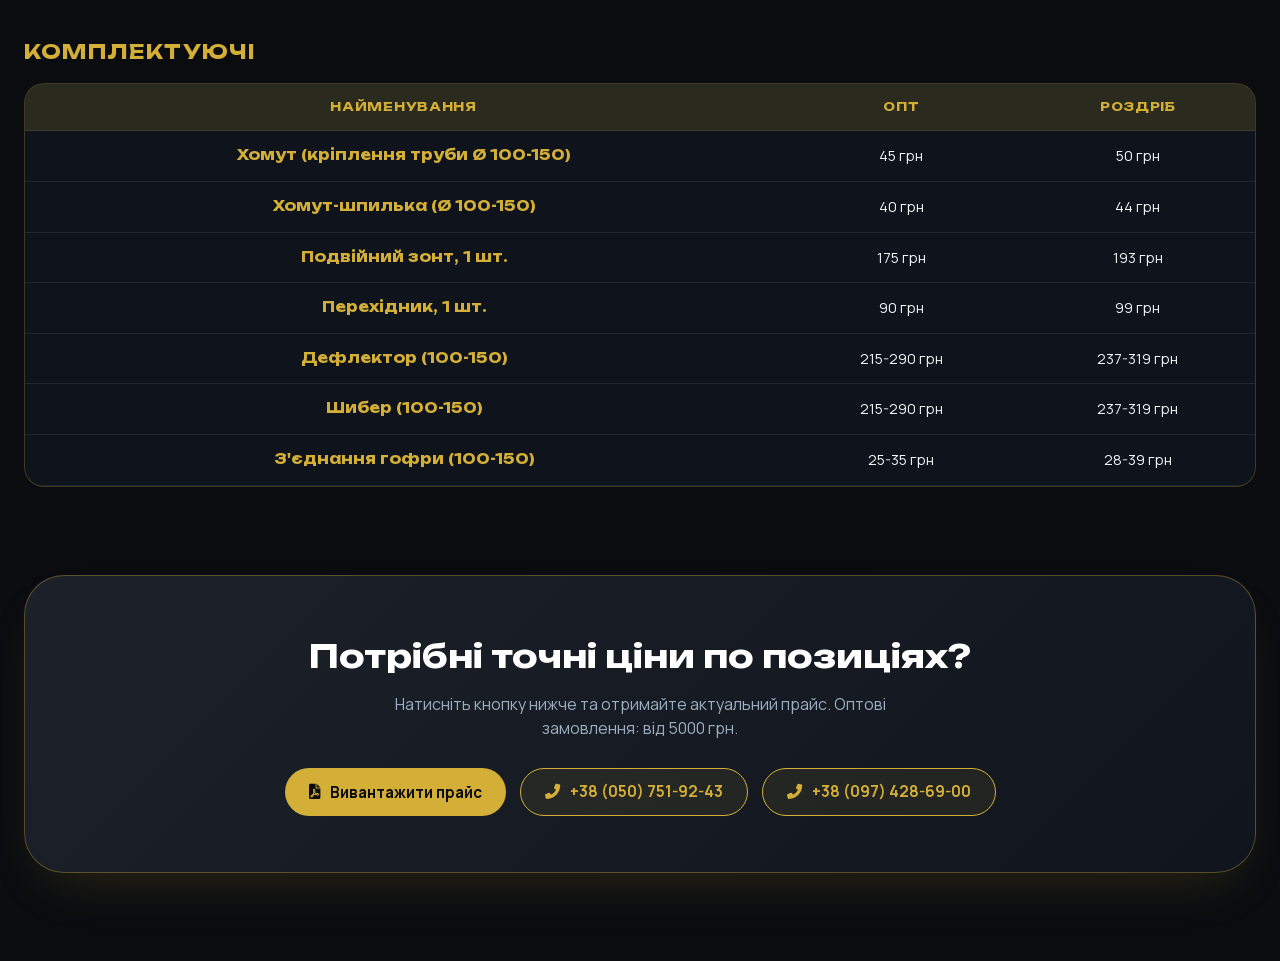
==== commit 67fb22bd: "index" ====
--- a/catalog.html
+++ b/catalog.html
@@ -8,7 +8,22 @@
   <title>Каталог жестяних виробів | ВодоВітроДим</title>
   <meta name="description"
     content="Каталог продукції ВодоВітроДим: труби та елементи за діаметром, додаткові вироби, оцинковка від 0,42 мм, опт від 5000 грн.">
+  <meta name="robots" content="index, follow, max-image-preview:large, max-snippet:-1, max-video-preview:-1">
+  <meta name="googlebot" content="index, follow">
   <meta name="theme-color" content="#0A0C10">
+  <link rel="canonical" href="https://vodovitrodym.com.ua/catalog.html">
+  <meta property="og:type" content="website">
+  <meta property="og:locale" content="uk_UA">
+  <meta property="og:site_name" content="ВодоВітроДим">
+  <meta property="og:url" content="https://vodovitrodym.com.ua/catalog.html">
+  <meta property="og:title" content="Каталог жестяних виробів | ВодоВітроДим">
+  <meta property="og:description"
+    content="Каталог продукції ВодоВітроДим: труби, повітроводи, димоходи, водовідведення, покрівельні елементи. Харків.">
+  <meta property="og:image" content="https://vodovitrodym.com.ua/favicon.png">
+  <meta name="twitter:card" content="summary">
+  <meta name="twitter:title" content="Каталог жестяних виробів | ВодоВітроДим">
+  <meta name="twitter:description"
+    content="Каталог продукції ВодоВітроДим: труби, повітроводи, димоходи, водовідведення. Харків.">
   <link rel="icon" href="/favicon.png" sizes="any">
   <link rel="apple-touch-icon" href="/apple-touch-icon.png" sizes="180x180">
   <link rel="manifest" href="/site.webmanifest">
